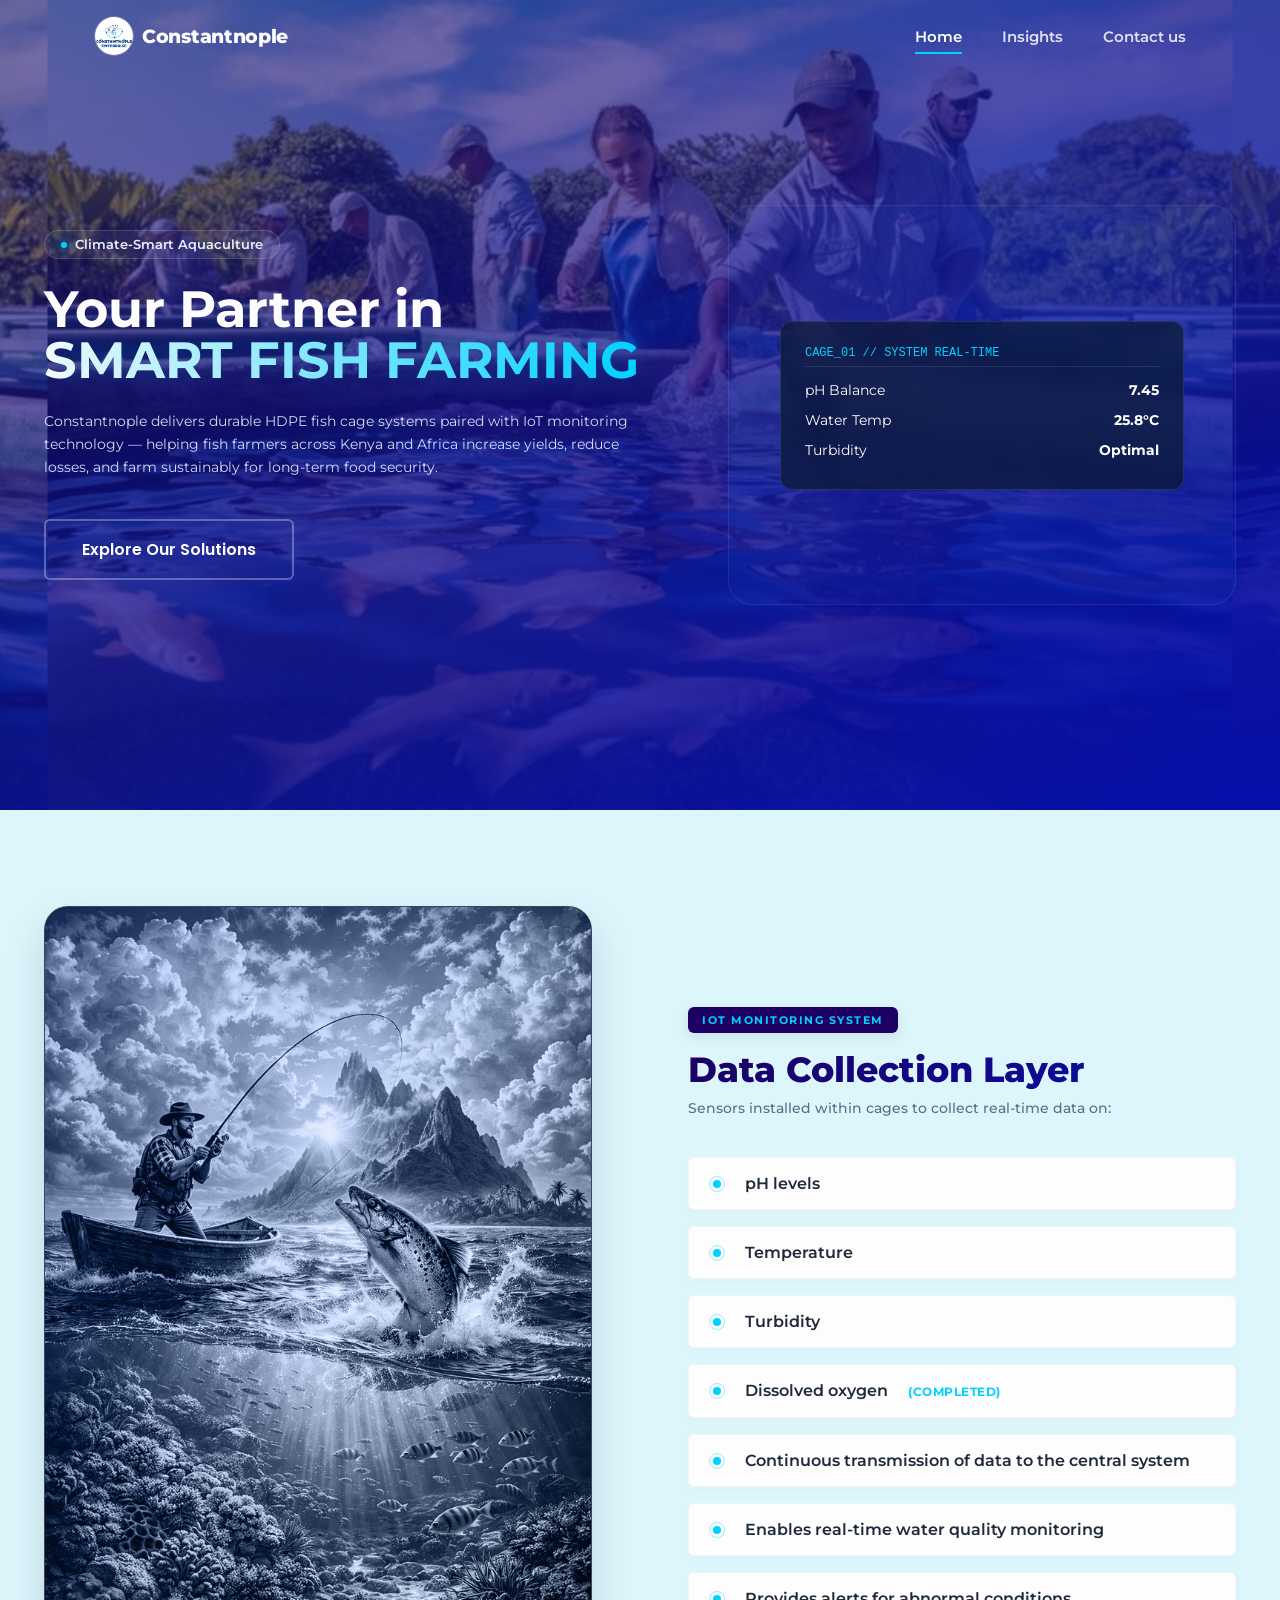
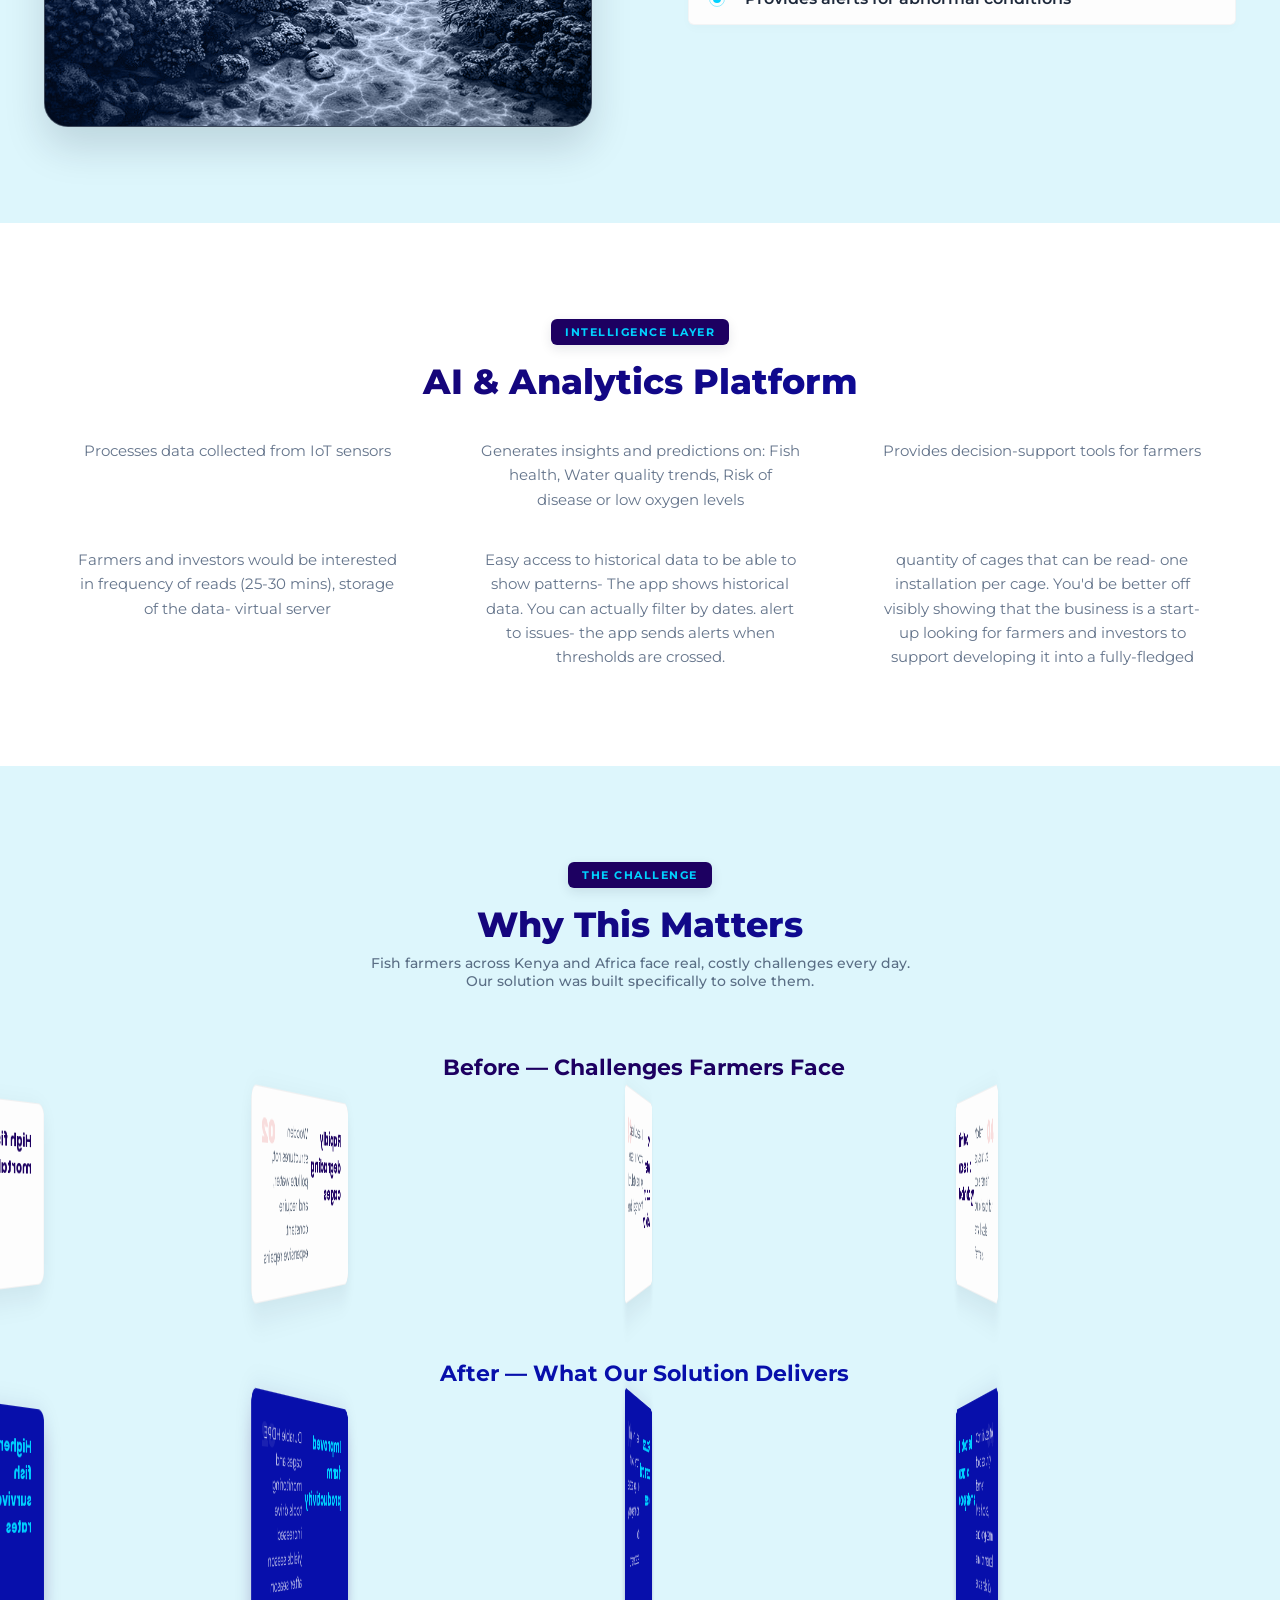
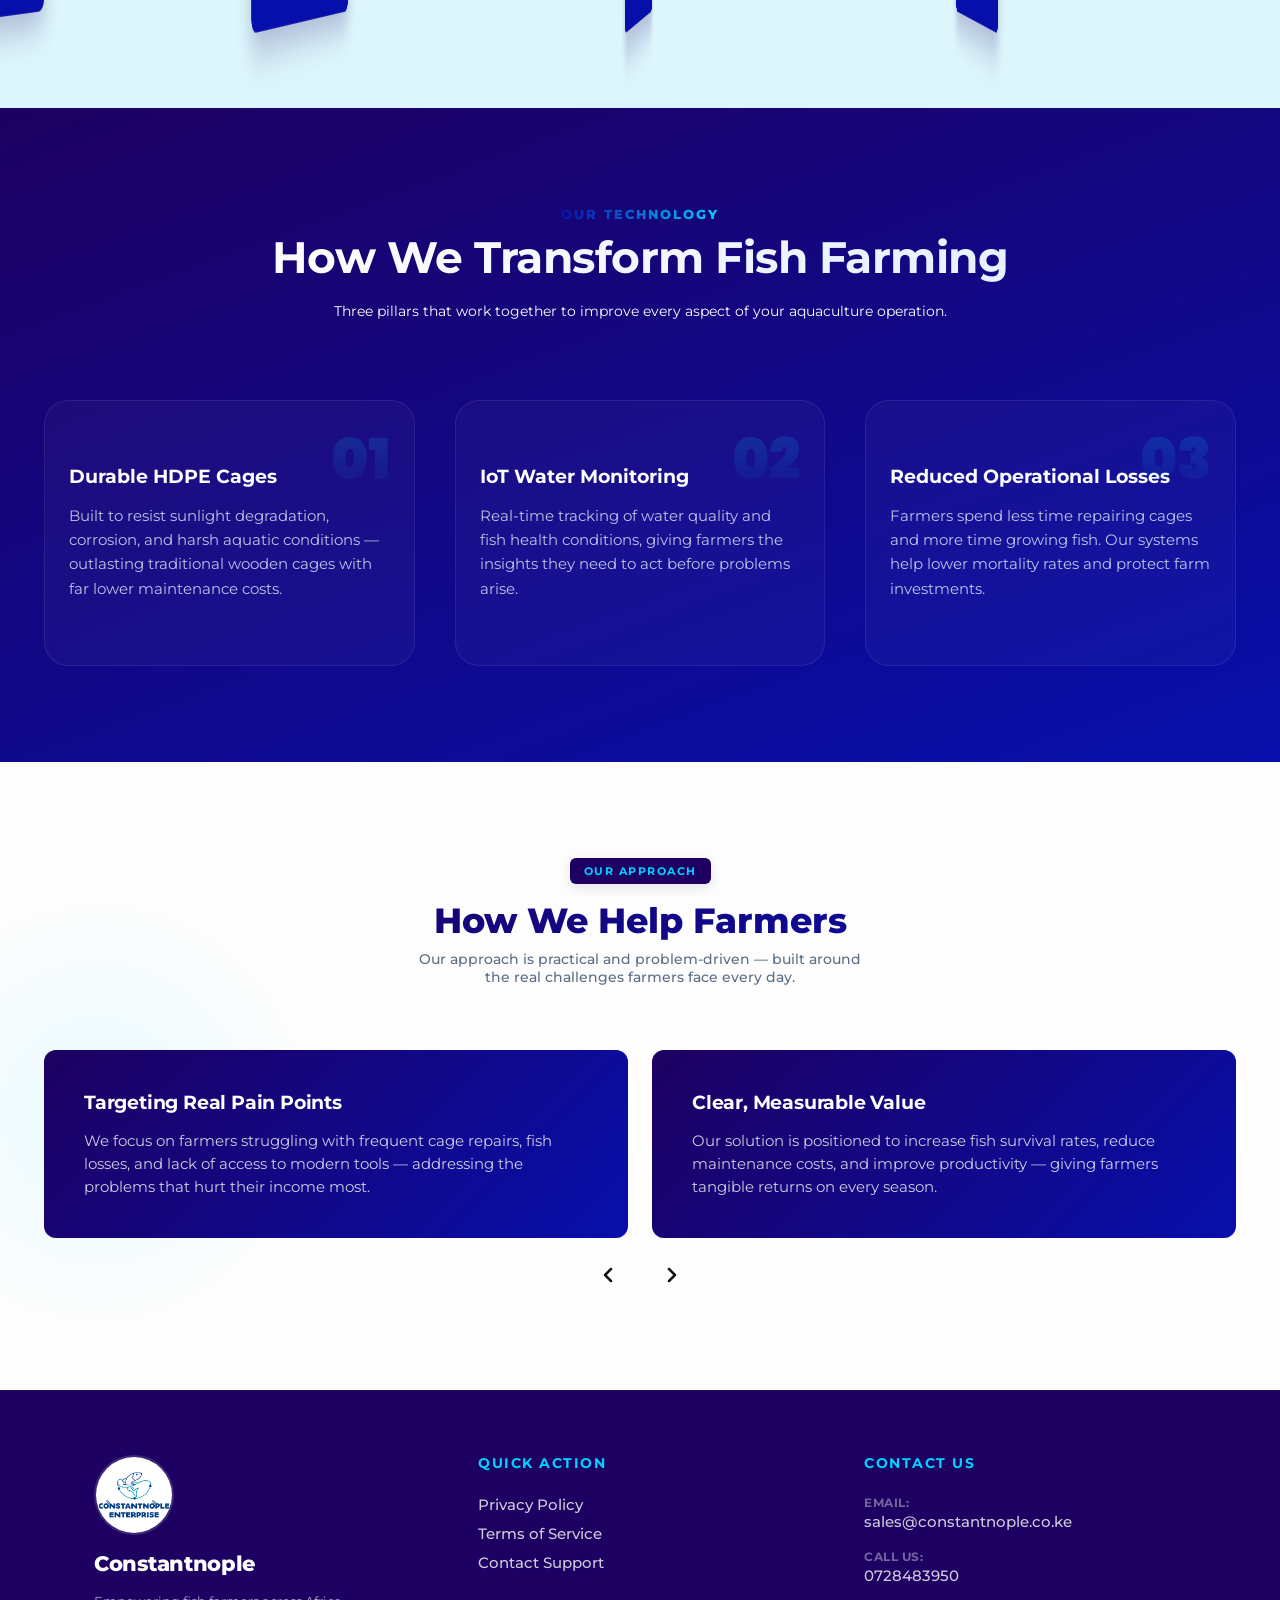
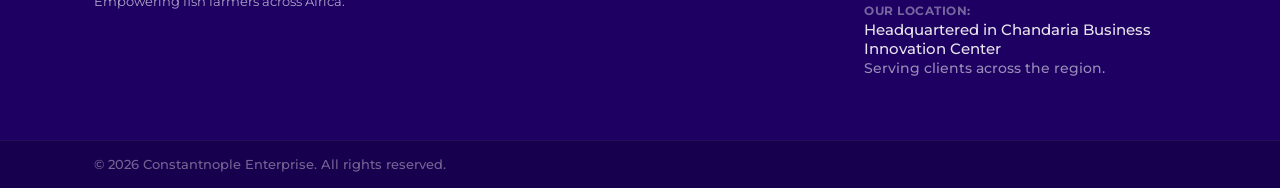
==== index.html @ 32e2006b "yes" ====
<!doctype html>
<html lang="en">
  <head>
    <meta charset="UTF-8" />
    <meta name="viewport" content="width=device-width, initial-scale=1.0" />
    <title>Constantnople | Climate-Smart Aquaculture</title>
    <link rel="stylesheet" href="assets/css/root.css" />
    <link rel="stylesheet" href="assets/css/index.css" />
    <link rel="stylesheet" href="assets/css/indexres.css" />
    <link rel="stylesheet" href="assets/css/menus.css" />
  </head>
  <body>
    <!--=============HEADER DESIGN SECTION ---=---------======================-->
    <header class="main-header">
      <div class="header-container">
        <a href="index.html" class="header-brand-block">
          <img
            src="assets/imgs/logo.jpg"
            alt="Constantnople Logo"
            class="header-logo"
          />
          <span class="header-brand-name">Constantnople</span>
        </a>

        <nav class="header-nav-container">
          <ul class="header-nav-list">
            <li>
              <a href="index.html" class="header-nav-link active">Home</a>
            </li>
            <li>
              <a href="insights.html" class="header-nav-link">Insights</a>
            </li>
            <li>
              <a href="contact.html" class="header-nav-link">Contact us</a>
            </li>
          </ul>
        </nav>

        <button class="mobile-nav-toggle" aria-label="Toggle Navigation Menu">
          <span class="hamburger-bar"></span>
          <span class="hamburger-bar"></span>
          <span class="hamburger-bar"></span>
        </button>
      </div>
    </header>

    <!--=============HEADER DESIGN SECTION ENDS---=---------======================-->

    <main class="premium-homepage">
      <!-- ================= HERO SECTION ================= -->
      <section class="hero-section scroll-reveal">
        <div class="hero-glow-sphere"></div>
        <div class="container hero-grid">
          <div class="hero-content">
            <div class="fancy-badge">
              <span class="pulse-dot"></span> Climate-Smart Aquaculture
            </div>
            <h1>
              Your Partner in<br /><span class="text-glow"
                >SMART FISH FARMING</span
              >
            </h1>
            <p class="hero-lead">
              Constantnople delivers durable HDPE fish cage systems paired with
              IoT monitoring technology — helping fish farmers across Kenya and
              Africa increase yields, reduce losses, and farm sustainably for
              long-term food security.
            </p>
            <div class="fancy-cta-group">
              <a href="#challenge" class="btn-outline">Explore Our Solutions</a>
            </div>
          </div>
          <div class="hero-visual-panel">
            <div class="floating-telemetry">
              <div class="telemetry-header">CAGE_01 // SYSTEM REAL-TIME</div>
              <div class="telemetry-row">
                <span>pH Balance</span> <strong>7.45</strong>
              </div>
              <div class="telemetry-row">
                <span>Water Temp</span> <strong>25.8°C</strong>
              </div>
              <div class="telemetry-row">
                <span>Turbidity</span> <strong>Optimal</strong>
              </div>
            </div>
          </div>
        </div>
      </section>

      <!-- ================= SECTION 2: DATA COLLECTION ================= -->
      <section class="iot-section scroll-reveal">
        <div class="container iot-flex-layout">
          <!-- Left Side: Interactive Graphic Panel (Slides from Left) -->
          <div class="iot-visual-side">
            <div class="image-premium-frame">
              <div class="glass-ambient-glow"></div>
              <img
                src="/assets/imgs/fishone.jpg"
                alt="Aquaculture Monitoring Telemetry"
                class="iot-display-img"
              />
            </div>
          </div>

          <!-- Right Side: Structured Details List (Slides from Right) -->
          <div class="iot-details-side">
            <div class="fancy-box-badge">IoT Monitoring System</div>
            <h2>Data Collection Layer</h2>
            <p class="iot-section-desc">
              Sensors installed within cages to collect real-time data on:
            </p>

            <ul class="iot-parameters-checklist">
              <li>
                <span class="pulse-indicator"></span>
                <strong>pH levels</strong>
              </li>
              <li>
                <span class="pulse-indicator"></span>
                <strong>Temperature</strong>
              </li>
              <li>
                <span class="pulse-indicator"></span>
                <strong>Turbidity</strong>
              </li>
              <li>
                <span class="pulse-indicator orange-alert"></span>
                <strong
                  >Dissolved oxygen
                  <span class="badge-in-progress">(Completed)</span></strong
                >
              </li>
              <li>
                <span class="pulse-indicator constant-stream"></span>
                <strong
                  >Continuous transmission of data to the central system</strong
                >
              </li>
              <li>
                <span class="pulse-indicator"></span>
                <strong>Enables real-time water quality monitoring</strong>
              </li>
              <li>
                <span class="pulse-indicator alert-bell"></span>
                <strong>Provides alerts for abnormal conditions</strong>
              </li>
            </ul>
          </div>
        </div>
      </section>

      <!-- ================= SECTION 3: INTELLIGENCE LAYER ================= -->
      <section class="analytics-section">
        <div class="container">
          <div class="analytics-clean-header scroll-reveal-up">
            <span class="fancy-box-badge">Intelligence Layer</span>
            <h2>AI & Analytics Platform</h2>
          </div>

          <div class="analytics-offer-grid">
            <div class="offer-feature-item reveal-from-left">
              <p>Processes data collected from IoT sensors</p>
            </div>

            <div class="offer-feature-item reveal-from-up">
              <p>
                Generates insights and predictions on: Fish health, Water
                quality trends, Risk of disease or low oxygen levels
              </p>
            </div>

            <div class="offer-feature-item reveal-from-right">
              <p>Provides decision-support tools for farmers</p>
            </div>

            <div class="offer-feature-item reveal-from-left">
              <p>
                Farmers and investors would be interested in frequency of reads
                (25-30 mins), storage of the data- virtual server
              </p>
            </div>

            <div class="offer-feature-item reveal-from-down">
              <p>
                Easy access to historical data to be able to show patterns- The
                app shows historical data. You can actually filter by dates.
                alert to issues- the app sends alerts when thresholds are
                crossed.
              </p>
            </div>

            <div class="offer-feature-item reveal-from-right">
              <p>
                quantity of cages that can be read- one installation per cage.
                You'd be better off visibly showing that the business is a
                start-up looking for farmers and investors to support developing
                it into a fully-fledged
              </p>
            </div>
          </div>
        </div>
      </section>

      <!-- ================= SECTION 4: THE CHALLENGE ================= -->
      <section class="challenge-section" id="challenge">
        <div class="container">
          <div class="challenge-clean-header">
            <div class="challenge-mini-badge">The Challenge</div>
            <h2>Why This Matters</h2>
            <p class="challenge-section-lead">
              Fish farmers across Kenya and Africa face real, costly challenges
              every day. <br />Our solution was built specifically to solve
              them.
            </p>
          </div>

          <div class="cards-timeline-heading heading-before">
            Before — Challenges Farmers Face
          </div>
          <div class="challenge-cards-row row-before">
            <div class="flip-perspective-card card-style-white flip-delay-1">
              <div class="card-num-indicator">01</div>
              <h3>High fish mortality</h3>
              <p>
                Poor cage conditions and unmanaged water quality lead to
                avoidable stock losses
              </p>
            </div>

            <div class="flip-perspective-card card-style-white flip-delay-2">
              <div class="card-num-indicator">02</div>
              <h3>Rapidly degrading cages</h3>
              <p>
                Wooden structures rot, pollute water, and require constant
                expensive repairs
              </p>
            </div>

            <div class="flip-perspective-card card-style-white flip-delay-3">
              <div class="card-num-indicator">03</div>
              <h3>No water quality visibility</h3>
              <p>
                Disease outbreaks and oxygen crashes go undetected until the
                damage is done
              </p>
            </div>

            <div class="flip-perspective-card card-style-white flip-delay-4">
              <div class="card-num-indicator">04</div>
              <h3>Limited access to technology</h3>
              <p>
                Modern aquaculture tools remain out of reach for small-scale
                farmers
              </p>
            </div>
          </div>

          <div class="cards-timeline-heading heading-after">
            After — What Our Solution Delivers
          </div>
          <div class="challenge-cards-row row-after">
            <div class="flip-perspective-card card-style-dark flip-delay-1">
              <div class="card-num-indicator">01</div>
              <h3>Higher fish survival rates</h3>
              <p>
                Better cage design and improved water circulation keep fish
                healthy throughout the season
              </p>
            </div>

            <div class="flip-perspective-card card-style-dark flip-delay-2">
              <div class="card-num-indicator">02</div>
              <h3>Improved farm productivity</h3>
              <p>
                Durable HDPE cages and monitoring tools drive increased yields
                season after season
              </p>
            </div>

            <div class="flip-perspective-card card-style-dark flip-delay-3">
              <div class="card-num-indicator">03</div>
              <h3>Reduced operational losses</h3>
              <p>
                Less time and money spent on cage repairs and emergency stock
                replacement
              </p>
            </div>

            <div class="flip-perspective-card card-style-dark flip-delay-4">
              <div class="card-num-indicator">04</div>
              <h3>Protected aquatic ecosystems</h3>
              <p>
                Contributes to food security, farmer livelihoods, and long-term
                environmental sustainability
              </p>
            </div>
          </div>
        </div>
      </section>

      <!-- ================= SECTION 5: OUR TECHNOLOGY ================= -->
      <section class="technology-pillars-section scroll-reveal">
        <div class="container">
          <div class="fancy-centered-header">
            <span class="gradient-label">Our Technology</span>
            <h2>How We Transform Fish Farming</h2>
            <p>
              Three pillars that work together to improve every aspect of your
              aquaculture operation.
            </p>
          </div>

          <div class="glowing-pillars-grid">
            <div class="fancy-pillar-card">
              <div class="card-overlay-gradient"></div>
              <div class="pillar-number-glow">01</div>
              <h3>Durable HDPE Cages</h3>
              <p>
                Built to resist sunlight degradation, corrosion, and harsh
                aquatic conditions — outlasting traditional wooden cages with
                far lower maintenance costs.
              </p>
            </div>
            <div class="fancy-pillar-card">
              <div class="card-overlay-gradient"></div>
              <div class="pillar-number-glow">02</div>
              <h3>IoT Water Monitoring</h3>
              <p>
                Real-time tracking of water quality and fish health conditions,
                giving farmers the insights they need to act before problems
                arise.
              </p>
            </div>
            <div class="fancy-pillar-card">
              <div class="card-overlay-gradient"></div>
              <div class="pillar-number-glow">03</div>
              <h3>Reduced Operational Losses</h3>
              <p>
                Farmers spend less time repairing cages and more time growing
                fish. Our systems help lower mortality rates and protect farm
                investments.
              </p>
            </div>
          </div>
        </div>
      </section>

      <!-- ================= SECTION 6: OUR APPROACH ================= -->
      <section class="approach-section scroll-reveal" id="approach">
        <div class="container">
          <div class="approach-glass-header">
            <span class="challenge-mini-badge">Our Approach</span>
            <h2>How We Help Farmers</h2>
            <p class="challenge-section-lead">
              Our approach is practical and problem-driven — built around <br />
              the real challenges farmers face every day.
            </p>
          </div>

          <div class="approach-slider-viewport">
            <div class="approach-slider-track">
              <div class="approach-glass-card">
                <h3>Targeting Real Pain Points</h3>
                <p>
                  We focus on farmers struggling with frequent cage repairs,
                  fish losses, and lack of access to modern tools — addressing
                  the problems that hurt their income most.
                </p>
              </div>

              <div class="approach-glass-card">
                <h3>Clear, Measurable Value</h3>
                <p>
                  Our solution is positioned to increase fish survival rates,
                  reduce maintenance costs, and improve productivity — giving
                  farmers tangible returns on every season.
                </p>
              </div>

              <div class="approach-glass-card">
                <h3>Tested with Early Adopters</h3>
                <p>
                  We tested our system with real farmers, gathered their
                  feedback to refine the product, and demonstrated real-world
                  results — better cage durability and higher fish survival
                  rates.
                </p>
              </div>

              <div class="approach-glass-card">
                <h3>Building Trust Through Results</h3>
                <p>
                  Rather than selling technology alone, we show practical
                  improvements, prioritize ease of use, and provide tools that
                  genuinely simplify day-to-day farm management.
                </p>
              </div>

              <div class="approach-glass-card">
                <h3>Long-Term Farmer Empowerment</h3>
                <p>
                  Our goal goes beyond selling cages. We support sustainable
                  livelihoods, strengthen food security, and enable farmers to
                  scale their operations over time.
                </p>
              </div>
            </div>
          </div>

          <div class="approach-slider-controls">
            <button class="slider-arrow arrow-prev" aria-label="Previous Slide">
              <svg
                viewBox="0 0 24 24"
                width="24"
                height="24"
                fill="none"
                stroke="currentColor"
                stroke-width="2.5"
                stroke-linecap="round"
                stroke-linejoin="round"
              >
                <polyline points="15 18 9 12 15 6"></polyline>
              </svg>
            </button>
            <button class="slider-arrow arrow-next" aria-label="Next Slide">
              <svg
                viewBox="0 0 24 24"
                width="24"
                height="24"
                fill="none"
                stroke="currentColor"
                stroke-width="2.5"
                stroke-linecap="round"
                stroke-linejoin="round"
              >
                <polyline points="9 18 15 12 9 6"></polyline>
              </svg>
            </button>
          </div>
        </div>
      </section>
    </main>

    <!--=============FOOTER DESIGN SECTION---=---------======================-->
    <footer class="main-footer scroll-reveal">
      <div class="footer-container">
        <div class="footer-area footer-brand-block">
          <div class="footer-logo-identity">
            <img
              src="assets/imgs/logo.jpg"
              alt="Constantnople Logo"
              class="footer-brand-logo"
            />
            <span class="footer-brand-name">Constantnople</span>
          </div>
          <p class="footer-brand-tagline">
            Empowering fish farmers across Africa.
          </p>
        </div>

        <div class="footer-area footer-links-block">
          <h3 class="footer-heading">Quick Action</h3>
          <ul class="footer-links-list">
            <li>
              <a href="#" class="footer-interactive-link">Privacy Policy</a>
            </li>
            <li>
              <a href="#" class="footer-interactive-link">Terms of Service</a>
            </li>
            <li>
              <a href="#" class="footer-interactive-link">Contact Support</a>
            </li>
          </ul>
        </div>

        <div class="footer-area footer-contact-block">
          <h3 class="footer-heading">Contact us</h3>
          <div class="footer-contact-matrix">
            <div class="footer-contact-item">
              <span class="contact-label">Email:</span>
              <a
                href="mailto:sales@constantnople.co.ke"
                class="footer-interactive-link"
                >sales@constantnople.co.ke</a
              >
            </div>

            <div class="footer-contact-item">
              <span class="contact-label">Call us:</span>
              <a href="tel:0728483950" class="footer-interactive-link"
                >0728483950</a
              >
            </div>

            <div class="footer-contact-item">
              <span class="contact-label">Our Location:</span>
              <p class="contact-plain-text">
                Headquartered in Chandaria Business Innovation Center
              </p>
              <p class="contact-sub-text">Serving clients across the region.</p>
            </div>
          </div>
        </div>
      </div>

      <div class="footer-bottom-bar">
        <div class="footer-bottom-container">
          <p>&copy; 2026 Constantnople Enterprise. All rights reserved.</p>
        </div>
      </div>
    </footer>

    <script src="assets/js/index.js"></script>
    <script src="assets/js/menu.js"></script>
  </body>
</html>
---- assets/css/root.css ----
@import url("https://fonts.googleapis.com/css2?family=Montserrat:ital,wght@0,100..900;1,100..900&family=Poppins:ital,wght@0,100..900;1,100..900&display=swap");

/* 2. DESIGN SYSTEM TOKENS */
:root {
  /* Color Palette */
  --clr-dark-blue: #1d0061;
  --clr-royal-blue: #070fab;
  --clr-light-blue: #e6f0ff;
  --clr-accent-blue: #00d2ff;
  --clr-accent-blueLIGHT: #ddf6fc;
  --clr-white: #fdfdfd;
  --clr-light-gray: #c5c6c7;
  --clr-black: #121214;

  --clr-dark-bluetrans: #1d006176;

  /* Semantic UI Colors */
  --bg-main: var(--clr-light-gray);
  --bg-surface: var(--clr-white);
  --bg-surface-dark: var(--clr-dark-blue);
  --text-primary: var(--clr-black);
  --text-secondary: #5a6e85;
  --text-light: var(--clr-white);
  --text-link: var(--clr-royal-blue);

  /* Typography */
  --ff-heading: "Poppins", sans-serif;
  --ff-body: "Montserrat", sans-serif;

  /* Spacing System */
  --space-xs: 0.5rem;
  --space-sm: 1rem;
  --space-md: 1.5rem;
  --space-lg: 2.5rem;
  --space-xl: 4rem;
  --space-xxl: 6rem;

  /* UI Elements */
  --radius-sm: 6px;
  --radius-md: 12px;
  --radius-lg: 24px;

  /* Premium Glassmorphism & Shadows */
  --shadow-sm: 0 2px 8px rgba(10, 25, 47, 0.04);
  --shadow-md: 0 10px 30px rgba(10, 25, 47, 0.08);
  --glass-bg: rgba(255, 255, 255, 0.75);
  --glass-border: rgba(255, 255, 255, 0.4);
  --glass-blur: blur(12px);

  /* Animation Easing & Timings */
  --transition-smooth: all 0.4s cubic-bezier(0.25, 1, 0.5, 1);
  --anim-curve: cubic-bezier(0.34, 1.56, 0.64, 1);
}

* {
  box-sizing: border-box;
  margin: 0;
  padding: 0;
}

body {
  font-family: var(--ff-body);
  overflow-x: hidden;
}

/* 4. ANIMATION KEYFRAMES */

@keyframes fadeInUp {
  from {
    opacity: 0;
    transform: translateY(30px);
  }
  to {
    opacity: 1;
    transform: translateY(0);
  }
}

/* Scale up with a premium easing curve for full page sections */
@keyframes sectionReveal {
  from {
    opacity: 0;
    transform: scale(0.97) translateY(20px);
  }
  to {
    opacity: 1;
    transform: scale(1) translateY(0);
  }
}

/* 5. APPLIED ANIMATION CLASSES */
.animated-container {
  animation: fadeInUp 0.8s var(--anim-curve) forwards;
}

.animated-section {
  animation: sectionReveal 1s cubic-bezier(0.25, 1, 0.5, 1) forwards;
}

.delay-1 {
  animation-delay: 0.1s;
}
.delay-2 {
  animation-delay: 0.2s;
}
.delay-3 {
  animation-delay: 0.3s;
}
---- assets/css/index.css ----
/* ==========================================================================
   MASTER LAYOUT & FOUNDATIONS
   ========================================================================== */

.container {
  width: 100%;
  max-width: 1240px;
  margin: 0 auto;
  padding: 0 var(--space-md);
}

.premium-homepage section {
  position: relative;
  padding: calc(var(--space-xl) * 1.5) 0;
  overflow: hidden;
}

/* --- DEEP MODERN BACKGROUND LAYERS --- */
.hero-section {
  min-height: 90vh;
  display: flex;
  align-items: center;
  background:
    linear-gradient(
      -200deg,
      var(--clr-dark-bluetrans) 0%,
      var(--clr-royal-blue) 100%
    ),
    url("../imgs/fishbackground.jpg") repeat center/contain;
  color: var(--clr-white);
}

/* --- PREMIUM HEADER CONFIGURATIONS --- */
.fancy-centered-header {
  text-align: center;
  max-width: 750px;
  margin: 0 auto calc(var(--space-xl) * 1.2) auto;
}

.fancy-centered-header h2 {
  font-size: clamp(2rem, 4vw, 2.75rem);
  letter-spacing: -0.5px;
  margin-bottom: var(--space-sm);
  background: linear-gradient(
    135deg,
    var(--clr-dark-blue) 0%,
    var(--clr-royal-blue) 100%
  );
  -webkit-background-clip: text;
  -webkit-text-fill-color: transparent;
}

.premium-homepage section:nth-child(odd) .fancy-centered-header h2 {
  background: linear-gradient(
    135deg,
    var(--clr-white) 0%,
    var(--clr-light-blue) 100%
  );
  -webkit-background-clip: text;
  -webkit-text-fill-color: transparent;
}

.fancy-centered-header p {
  color: var(--clr-white);
  font-size: 0.9rem;
  line-height: 1.6;
}

/* ==========================================================================
   TYPOGRAPHY GRADIENTS, BADGES & DECORATIONS
   ========================================================================== */

.gradient-label {
  display: inline-block;
  font-family: var(--ff-body);
  font-size: 0.8rem;
  font-weight: 800;
  text-transform: uppercase;
  letter-spacing: 2px;
  background: linear-gradient(
    90deg,
    var(--clr-royal-blue),
    var(--clr-accent-blue)
  );
  -webkit-background-clip: text;
  -webkit-text-fill-color: transparent;
  margin-bottom: var(--space-xs);
}

.fancy-badge {
  display: inline-flex;
  align-items: center;
  gap: var(--space-xs);
  background: rgba(255, 255, 255, 0.06);
  border: 1px solid rgba(255, 255, 255, 0.15);
  padding: 6px 16px;
  border-radius: 50px;
  font-size: 0.8rem;
  font-weight: 600;
  color: var(--clr-light-blue);
  margin-bottom: var(--space-md);
}

.pulse-dot {
  width: 6px;
  height: 6px;
  background-color: var(--clr-accent-blue);
  border-radius: 50%;
  box-shadow: 0 0 10px var(--clr-accent-blue);
  animation: pulseGlow 2s infinite;
}

@keyframes pulseGlow {
  0%,
  100% {
    transform: scale(0.9);
    opacity: 0.6;
  }
  50% {
    transform: scale(1.2);
    opacity: 1;
    box-shadow: 0 0 14px var(--clr-accent-blue);
  }
}

.tagline-gradient {
  display: block;
  font-family: var(--ff-body);
  font-size: 1.1rem;
  font-weight: 700;
  text-transform: uppercase;
  letter-spacing: 3px;
  color: var(--clr-accent-blue);
  margin-bottom: var(--space-sm);
}

.text-glow {
  background: linear-gradient(90deg, var(--clr-white), var(--clr-accent-blue));
  -webkit-background-clip: text;
  -webkit-text-fill-color: transparent;
  text-shadow: 0 0 30px rgba(0, 210, 255, 0.2);
}

/* --- INTERACTIVE ACTION BUTTONS --- */
.btn-gradient {
  display: inline-block;
  padding: 1rem 2.25rem;
  font-weight: 600;
  text-decoration: none;
  color: var(--clr-white);
  background: linear-gradient(
    90deg,
    var(--clr-royal-blue) 0%,
    var(--clr-accent-blue) 100%
  );
  border-radius: var(--radius-sm);
  transition: var(--transition-smooth);
  box-shadow: 0 4px 20px rgba(0, 210, 255, 0.25);
}

.btn-gradient:hover {
  transform: translateY(-3px);
  box-shadow: 0 6px 25px rgba(0, 210, 255, 0.45);
}

.btn-outline {
  display: inline-block;
  padding: 1rem 2.25rem;
  font-family: var(--ff-heading);
  font-weight: 600;
  text-decoration: none;
  color: var(--clr-white);
  background: transparent;
  border: 2px solid rgba(255, 255, 255, 0.3);
  border-radius: var(--radius-sm);
  transition: var(--transition-smooth);
}

.btn-outline:hover {
  border-color: var(--clr-accent-blue);
  background: rgba(0, 210, 255, 0.05);
}

/* ==========================================================================
   SECTION 1: HERO GRID VISUALS & TELEMETRY
   ========================================================================== */

.hero-glow-sphere {
  position: absolute;
  width: 600px;
  height: 600px;
  background: radial-gradient(
    circle,
    rgba(27, 73, 224, 0.2) 0%,
    transparent 70%
  );
  top: -10%;
  right: -5%;
  pointer-events: none;
}

.hero-grid {
  display: grid;
  grid-template-columns: 1.1fr 0.9fr;
  gap: var(--space-xl);
  align-items: center;
}

.hero-content h1 {
  color: var(--clr-white);
  font-size: clamp(2rem, 4vw, 4rem);
  line-height: 1;
  margin-bottom: var(--space-md);
}

.hero-lead {
  font-size: 0.9rem;
  line-height: 1.6;
  color: var(--clr-light-blue);
  opacity: 0.9;
  margin-bottom: var(--space-lg);
}

.fancy-cta-group {
  display: flex;
  gap: var(--space-md);
}

.hero-visual-panel {
  height: 400px;
  background: linear-gradient(
    135deg,
    rgba(27, 73, 224, 0.1) 0%,
    rgba(0, 212, 255, 0.03) 100%
  );
  border-radius: var(--radius-lg);
  border: 1px solid rgba(255, 255, 255, 0.08);
  position: relative;
  display: flex;
  align-items: center;
  justify-content: center;
}

.floating-telemetry {
  width: 80%;
  background: rgba(10, 25, 47, 0.7);
  backdrop-filter: var(--glass-blur);
  border: 1px solid rgba(255, 255, 255, 0.1);
  padding: var(--space-md);
  border-radius: var(--radius-md);
}

.telemetry-header {
  font-family: monospace;
  font-size: 0.75rem;
  color: var(--clr-accent-blue);
  border-bottom: 1px solid rgba(255, 255, 255, 0.1);
  padding-bottom: 6px;
  margin-bottom: var(--space-xs);
}

.telemetry-row {
  display: flex;
  justify-content: space-between;
  font-family: var(--ff-body);
  font-size: 0.9rem;
  padding: 6px 0;
}

/* ==========================================================================
   SECTION 2: IOT METRICS GRAPH LAYOUT
   ========================================================================== */

.iot-section {
  padding: calc(var(--space-xl) * 1.5) 0;
  background: var(--clr-accent-blueLIGHT);
  overflow: hidden;
}

.iot-flex-layout {
  display: flex;
  align-items: center;
  gap: calc(var(--space-xl) * 1.5);
}

.iot-visual-side {
  flex: 1;
  position: relative;
  opacity: 0;
  transform: translateX(-80px);
  will-change: transform, opacity;
}

.image-premium-frame {
  position: relative;
  border-radius: var(--radius-lg);
  overflow: hidden;
  box-shadow: 0 20px 40px rgba(10, 25, 47, 0.15);
  background: #0a192f;
  border: 1px solid rgba(255, 255, 255, 0.2);
  display: flex;
}

.iot-display-img {
  width: 100%;
  height: auto;
  object-fit: cover;
  display: block;
  mix-blend-mode: luminosity;
  transition: var(--transition-smooth);
}

.image-premium-frame:hover .iot-display-img {
  mix-blend-mode: normal;
  transform: scale(1.02);
}

.glass-ambient-glow {
  position: absolute;
  inset: 0;
  background: linear-gradient(
    135deg,
    rgba(27, 73, 224, 0.15) 0%,
    transparent 100%
  );
  z-index: 2;
  pointer-events: none;
}

/* --- RIGHT SIDE: CONTENT DETAILS --- */
.iot-details-side {
  flex: 1;
  opacity: 0;
  transform: translateX(80px);
  will-change: transform, opacity;
}

.fancy-box-badge {
  display: inline-block;
  background: var(--clr-dark-blue);
  color: var(--clr-accent-blue);
  font-size: 0.7rem;
  font-weight: 700;
  text-transform: uppercase;
  letter-spacing: 1.5px;
  padding: 6px 14px;
  border-radius: var(--radius-sm);
  margin-bottom: var(--space-sm);
  box-shadow: 0 4px 12px rgba(10, 25, 47, 0.1);
}

.iot-details-side h2 {
  font-size: clamp(2rem, 3.5vw, 2.2rem);
  font-weight: 800;
  line-height: 1.2;
  margin-bottom: var(--space-xs);
  background: linear-gradient(
    135deg,
    var(--clr-dark-blue) 0%,
    var(--clr-royal-blue) 100%
  );
  -webkit-background-clip: text;
  -webkit-text-fill-color: transparent;
}

.iot-section-desc {
  font-size: 0.9rem;
  color: var(--text-secondary);
  font-weight: 500;
  margin-bottom: var(--space-lg);
}

/* --- CHECKLIST MATRICES --- */
.iot-parameters-checklist {
  list-style: none;
  padding: 0;
  margin: 0;
  display: flex;
  flex-direction: column;
  gap: var(--space-sm);
}

.iot-parameters-checklist li {
  display: flex;
  align-items: center;
  gap: var(--space-md);
  background: var(--clr-white);
  padding: var(--space-sm) var(--space-md);
  border-radius: var(--radius-sm);
  box-shadow: 0 4px 10px rgba(0, 0, 0, 0.02);
  border: 1px solid rgba(10, 25, 47, 0.04);
  transition: var(--transition-smooth);
}

.iot-parameters-checklist li:hover {
  transform: translateX(4px);
  border-color: rgba(27, 73, 224, 0.15);
  box-shadow: 0 6px 15px rgba(27, 73, 224, 0.06);
}

.iot-parameters-checklist strong {
  font-size: 1rem;
  color: #1e293b;
  font-weight: 600;
}

.badge-in-progress {
  display: inline-block;
  font-size: 0.75rem;
  color: var(--clr-accent-blue);
  padding: 2px 8px;
  border-radius: 4px;
  margin-left: var(--space-xs);
  text-transform: uppercase;
  font-weight: 700;
  letter-spacing: 0.5px;
}

/* --- TELEMETRY BULLET INDICATORS --- */
.pulse-indicator {
  width: 8px;
  height: 8px;
  background-color: var(--clr-accent-blue);
  border-radius: 50%;
  flex-shrink: 0;
  position: relative;
}

.pulse-indicator::after {
  content: "";
  position: absolute;
  inset: -4px;
  border: 1px solid var(--clr-accent-blue);
  border-radius: 50%;
  opacity: 0.4;
}

/* ==========================================================================
   SECTION 3: ANALYTICS VISUAL DASHBOARD
   ========================================================================== */

.analytics-section {
  padding: calc(var(--space-xl) * 1.5) 0;
  background: #ffffff;
  color: #1a1a1a;
  overflow: hidden;
}

.analytics-clean-header {
  text-align: center;
  margin-bottom: calc(var(--space-md) * 1.5);
}

.analytics-clean-header h2 {
  font-size: clamp(2rem, 3.5vw, 2.2rem);
  font-weight: 800;
  line-height: 1.2;
  background: linear-gradient(
    135deg,
    var(--clr-dark-blue) 0%,
    var(--clr-royal-blue) 100%
  );
  -webkit-background-clip: text;
  -webkit-text-fill-color: transparent;
}

.analytics-offer-grid {
  display: grid;
  grid-template-columns: repeat(3, 1fr);
  gap: calc(var(--space-md) * 1.5) var(--space-sm);
}

.offer-feature-item {
  display: flex;
  flex-direction: column;
  align-items: center;
  text-align: center;
  will-change: transform, opacity;
}

.offer-feature-item p {
  font-size: 0.95rem;
  line-height: 1.6;
  color: #64748b;
  max-width: 320px;
}

/* ==========================================================================
   SECTION 4: 3D FLIP STACKED CARDS MATRIX
   ========================================================================== */

.challenge-section {
  padding: calc(var(--space-xl) * 1.5) 0;
  background-color: var(--clr-accent-blueLIGHT);
  color: var(--text-primary);
  overflow: hidden;
}

.challenge-clean-header {
  text-align: center;
  padding: 0 var(--space-md);
  margin-bottom: var(--space-xl);
}

.challenge-mini-badge {
  display: inline-block;
  background: var(--clr-dark-blue);
  color: var(--clr-accent-blue);
  font-size: 0.7rem;
  font-weight: 700;
  text-transform: uppercase;
  letter-spacing: 1.5px;
  padding: 6px 14px;
  border-radius: var(--radius-sm);
  margin-bottom: var(--space-sm);
  box-shadow: 0 4px 12px rgba(10, 25, 47, 0.1);
}

.challenge-clean-header h2 {
  font-size: clamp(2rem, 3.5vw, 2.2rem);
  font-weight: 800;
  line-height: 1.2;
  margin-bottom: var(--space-xs);
  background: linear-gradient(
    135deg,
    var(--clr-dark-blue) 0%,
    var(--clr-royal-blue) 100%
  );
  -webkit-background-clip: text;
  -webkit-text-fill-color: transparent;
}

.challenge-section-lead {
  font-size: 0.9rem;
  color: var(--text-secondary);
  font-weight: 500;
}

.cards-timeline-heading {
  font-size: 1.35rem;
  font-weight: 700;
  margin-bottom: var(--space-md);
  padding-left: var(--space-xs);
  position: relative;
}

.heading-before {
  color: var(--clr-dark-blue);
  margin-top: var(--space-sm);
  text-align: center;
}

.heading-after {
  color: var(--clr-royal-blue);
  margin-top: calc(var(--space-xl) * 1.2);
  text-align: center;
}

.challenge-cards-row {
  display: grid;
  grid-template-columns: repeat(4, 1fr);
  gap: var(--space-md);
  perspective: 1500px;
}

/* --- PERSPECTIVE FLIP CARD MECHANICS --- */
.flip-perspective-card {
  padding: var(--space-md);
  border-radius: var(--radius-md);
  position: relative;
  display: flex;
  gap: var(--space-xs);
  transform: rotateY(-95deg);
  transform-origin: left center;
  will-change: transform, opacity;
  transition:
    transform 0.4s cubic-bezier(0.25, 1, 0.5, 1),
    box-shadow 0.4s cubic-bezier(0.25, 1, 0.5, 1);
}

.flip-perspective-card:hover {
  transform: translateY(-5px) scale(1.02);
  box-shadow: 0 20px 40px rgba(10, 25, 47, 0.15);
}

/* --- THE BEFORE STYLE CHANNELS --- */
.card-style-white {
  background-color: var(--clr-white);
  border: 1px solid rgba(10, 25, 47, 0.05);
  box-shadow: var(--shadow-md);
}

.card-style-white h3 {
  font-family: var(--ff-heading);
  font-size: 1.1rem;
  font-weight: 700;
  color: var(--clr-dark-blue);
}

.card-style-white p {
  font-size: 0.9rem;
  line-height: 1.5;
  color: #475569;
}

.card-style-white .card-num-indicator {
  color: rgba(220, 38, 38, 0.15);
}

/* --- THE AFTER STYLE CHANNELS --- */
.card-style-dark {
  background-color: var(--clr-royal-blue);
  border: 1px solid rgba(255, 255, 255, 0.05);
  box-shadow: 0 15px 35px rgba(29, 0, 97, 0.25);
}

.card-style-dark h3 {
  font-family: var(--ff-heading);
  font-size: 1.1rem;
  font-weight: 700;
  color: var(--clr-accent-blue);
}

.card-style-dark p {
  font-size: 0.9rem;
  line-height: 1.5;
  color: rgba(253, 253, 253, 0.8);
}

.card-style-dark .card-num-indicator {
  color: rgba(255, 255, 255, 0.08);
}

.card-num-indicator {
  position: absolute;
  top: var(--space-sm);
  right: var(--space-md);
  font-family: var(--ff-heading);
  font-size: 1.75rem;
  font-weight: 900;
}

/* ==========================================================================
   SECTION 5: TECHNOLOGY PILLARS & APPROACH MESH
   ========================================================================== */

.technology-pillars-section {
  background: linear-gradient(
    -200deg,
    var(--clr-dark-blue) 0%,
    var(--clr-royal-blue) 100%
  );
}

.glowing-pillars-grid {
  display: grid;
  grid-template-columns: repeat(3, 1fr);
  gap: var(--space-lg);
}

.fancy-pillar-card {
  background: rgba(255, 255, 255, 0.03);
  border: 1px solid rgba(255, 255, 255, 0.08);
  border-radius: var(--radius-lg);
  padding: var(--space-xl) var(--space-md);
  position: relative;
}

.pillar-number-glow {
  font-family: var(--ff-heading);
  font-size: 3.5rem;
  font-weight: 900;
  background: linear-gradient(
    180deg,
    rgba(0, 210, 255, 0.2) 0%,
    transparent 100%
  );
  -webkit-background-clip: text;
  -webkit-text-fill-color: transparent;
  position: absolute;
  top: var(--space-sm);
  right: var(--space-md);
}

.fancy-pillar-card h3 {
  color: var(--clr-white);
  margin-bottom: var(--space-sm);
}

.fancy-pillar-card p {
  color: var(--clr-light-blue);
  opacity: 0.8;
  font-size: 0.95rem;
  line-height: 1.6;
}

/* --- ASYMMETRIC GRID MAPPING --- */
.fancy-approach-mesh {
  display: grid;
  grid-template-columns: repeat(2, 1fr);
  gap: var(--space-md);
}

.mesh-block {
  background: var(--clr-white);
  padding: var(--space-lg);
  border-radius: var(--radius-md);
  position: relative;
}

.text-spanning-block {
  grid-column: span 2;
}

.mesh-index {
  font-family: monospace;
  font-size: 0.8rem;
  background: var(--clr-light-blue);
  color: var(--clr-royal-blue);
  padding: 2px 8px;
  border-radius: 4px;
  width: fit-content;
  margin-bottom: var(--space-sm);
  font-weight: 700;
}

.mesh-block h4 {
  font-size: 1.2rem;
  margin-bottom: 6px;
}

.mesh-block p {
  font-size: 0.95rem;
  color: var(--text-secondary);
  line-height: 1.6;
}

/* --- LUXURY CALLOUT BANNER WRAPPERS --- */
.luxury-glowing-wrapper {
  background: linear-gradient(135deg, #1b49e0 0%, #0a192f 100%);
  border-radius: var(--radius-lg);
  padding: var(--space-xl);
  position: relative;
  overflow: hidden;
  box-shadow: 0 20px 50px rgba(27, 73, 224, 0.3);
}

.luxury-content-inner {
  max-width: 800px;
}

.glowing-tag {
  color: var(--clr-accent-blue);
  font-family: var(--ff-body);
  font-weight: 700;
  text-transform: uppercase;
  font-size: 0.8rem;
  letter-spacing: 2px;
}

.luxury-content-inner h2 {
  color: var(--clr-white);
  font-size: 2.25rem;
  margin-top: var(--space-xs);
}

.luxury-content-inner p {
  color: var(--clr-light-blue);
  opacity: 0.85;
  margin: var(--space-sm) 0 var(--space-lg) 0;
  line-height: 1.6;
}

/* ==========================================================================
   SECTION 6: CAROUSEL APPROACH ENGINE STYLES
   ========================================================================== */

.approach-section {
  padding: calc(var(--space-xl) * 1.5) 0;
  background: var(--bg-surface);
  overflow: hidden;
  position: relative;
}

.approach-section::before {
  content: "";
  position: absolute;
  width: 450px;
  height: 450px;
  background: radial-gradient(
    circle,
    rgba(0, 210, 255, 0.08) 0%,
    transparent 70%
  );
  top: 20%;
  left: -10%;
  pointer-events: none;
  z-index: 1;
}

.approach-section .container {
  position: relative;
  z-index: 2;
}

.approach-glass-header {
  text-align: center;
  margin-bottom: var(--space-xl);
}

.approach-glass-header h2 {
  font-size: clamp(2rem, 3.5vw, 2.2rem);
  font-weight: 800;
  line-height: 1.2;
  margin-bottom: var(--space-xs);
  background: linear-gradient(
    135deg,
    var(--clr-dark-blue) 0%,
    var(--clr-royal-blue) 100%
  );
  -webkit-background-clip: text;
  -webkit-text-fill-color: transparent;
}

.approach-slider-viewport {
  width: 100%;
  overflow: hidden;
  position: relative;
}

.approach-slider-track {
  display: flex;
  gap: var(--space-md);
  transition: transform 0.65s cubic-bezier(0.16, 1, 0.3, 1);
  will-change: transform;
}

.approach-glass-card {
  flex: 0 0 calc(50% - (var(--space-md) / 2));
  box-sizing: border-box;
  padding: var(--space-lg);
  border-radius: var(--radius-md);
  position: relative;
  background: linear-gradient(
    135deg,
    var(--clr-dark-blue) 0%,
    var(--clr-royal-blue) 100%
  );
  backdrop-filter: blur(16px) saturate(120%);
  -webkit-backdrop-filter: blur(16px) saturate(120%);
  transition:
    transform 0.4s cubic-bezier(0.16, 1, 0.3, 1),
    box-shadow 0.4s ease;
}

.approach-glass-card h3 {
  font-size: 1.2rem;
  font-weight: 700;
  color: var(--clr-white);
  margin-bottom: var(--space-sm);
  letter-spacing: -0.2px;
}

.approach-glass-card p {
  font-size: 0.95rem;
  line-height: 1.5;
  color: rgba(253, 253, 253, 0.8);
}

.approach-glass-card:hover {
  transform: translateY(-6px);
  box-shadow: 0 30px 60px -10px rgba(0, 210, 255, 0.15);
}

/* --- CAROUSEL SLIDER BUTTONS --- */
.approach-slider-controls {
  display: flex;
  justify-content: center;
  align-items: center;
  gap: var(--space-md);
  margin-top: var(--space-sm);
}

.slider-arrow {
  width: 40px;
  height: 40px;
  border-radius: 50%;
  background: rgba(255, 255, 255, 0.03);
  border: 1px solid rgba(255, 255, 255, 0.08);
  color: var(--clr-black);
  display: flex;
  align-items: center;
  justify-content: center;
  cursor: pointer;
  transition: var(--transition-smooth);
}

.slider-arrow svg {
  transition: transform 0.3s ease;
}

.slider-arrow:hover {
  background: var(--clr-royal-blue);
  color: var(--clr-white);
  border-color: var(--clr-royal-blue);
  box-shadow: 0 0 20px rgba(27, 73, 224, 0.4);
}

.arrow-prev:hover svg {
  transform: translateX(-2px);
}

.arrow-next:hover svg {
  transform: translateX(2px);
}

.slider-arrow:active {
  transform: scale(0.95);
}

/* ==========================================================================
   GLOBAL INTERSECTION OBSERVER ANIMATION INTERFACES
   ========================================================================== */

/* --- SYSTEM FRAME RESETS --- */
.scroll-reveal {
  opacity: 0;
  transform: translateY(45px);
  will-change: transform, opacity;
}

.scroll-reveal.in-view {
  opacity: 1;
  transform: translateY(0);
  transition:
    opacity 0.8s cubic-bezier(0.25, 1, 0.5, 1),
    transform 0.8s cubic-bezier(0.25, 1, 0.5, 1);
}

/* --- SECTION 2 SPECIAL ACTIVE HOOK --- */
.iot-section.scroll-reveal {
  opacity: 1;
  transform: none;
}

.iot-section.scroll-reveal.in-view .iot-visual-side,
.iot-section.scroll-reveal.in-view .iot-details-side {
  opacity: 1;
  transform: translateX(0);
  transition:
    opacity 0.9s cubic-bezier(0.25, 1, 0.5, 1),
    transform 0.9s cubic-bezier(0.25, 1, 0.5, 1);
}

.iot-section.scroll-reveal.in-view .iot-details-side {
  transition-delay: 0.1s;
}

/* --- CARD CAROUSEL (SECTION 6) ON-ENTRY ENGINES --- */
.approach-section.scroll-reveal .container {
  opacity: 0;
  transform: translateY(40px);
  transition:
    opacity 0.8s ease-out,
    transform 0.8s ease-out;
}

.approach-section.scroll-reveal.in-view .container {
  opacity: 1;
  transform: translateY(0);
  transition:
    opacity 1.4s cubic-bezier(0.16, 1, 0.3, 1),
    transform 1.4s cubic-bezier(0.16, 1, 0.3, 1);
}

/* --- SEQUENTIAL TRANSLATION DIRECTIVES --- */
.scroll-reveal-up,
.reveal-from-left,
.reveal-from-up,
.reveal-from-down,
.reveal-from-right {
  opacity: 0;
  transition:
    opacity 0.85s cubic-bezier(0.16, 1, 0.3, 1),
    transform 0.85s cubic-bezier(0.16, 1, 0.3, 1);
}

.scroll-reveal-up {
  transform: translateY(40px);
}
.reveal-from-left {
  transform: translateX(-70px);
}
.reveal-from-right {
  transform: translateX(70px);
}
.reveal-from-up {
  transform: translateY(-50px);
}
.reveal-from-down {
  transform: translateY(50px);
}

/* --- REVEAL ACTIVATION WRAPPERS --- */
.in-view .scroll-reveal-up,
.in-view .reveal-from-left,
.in-view .reveal-from-right,
.in-view .reveal-from-up,
.in-view .reveal-from-down {
  opacity: 1;
  transform: translate(0, 0);
}

.in-view .reveal-from-left {
  transition-delay: 0.1s;
}
.in-view .reveal-from-up,
.in-view .reveal-from-down {
  transition-delay: 0.2s;
}
.in-view .reveal-from-right {
  transition-delay: 0.3s;
}

/* --- 3D MATRIX TIMELINE ANIMATION BREAKS (SECTION 4) --- */
.challenge-section.in-view .flip-perspective-card {
  opacity: 1;
  transform: rotateY(0deg);
  transition:
    opacity 1.2s cubic-bezier(0.16, 1, 0.3, 1),
    transform 1.2s cubic-bezier(0.16, 1, 0.3, 1);
}

/* Sequential Staggering Delays */
.challenge-section.in-view .flip-delay-1 {
  transition-delay: 0.1s;
}
.challenge-section.in-view .flip-delay-2 {
  transition-delay: 0.25s;
}
.challenge-section.in-view .flip-delay-3 {
  transition-delay: 0.4s;
}
.challenge-section.in-view .flip-delay-4 {
  transition-delay: 0.55s;
}

.challenge-section.in-view .row-after .flip-delay-1 {
  transition-delay: 0.65s;
}
.challenge-section.in-view .row-after .flip-delay-2 {
  transition-delay: 0.75s;
}
.challenge-section.in-view .row-after .flip-delay-3 {
  transition-delay: 0.85s;
}
.challenge-section.in-view .row-after .flip-delay-4 {
  transition-delay: 0.95s;
}
---- assets/css/indexres.css ----
/* ==========================================================================
   PREMIUM SYSTEM RESPONSIVE RECONFIGURATIONS
   ========================================================================== */

/* --- TABLET COMPACT LAYOUT ENGINE (MAX-WIDTH: 1024px) --- */
@media (max-width: 997px) and (max-width: 768px) {
  .hero-grid,
  .analytics-grid,
  .fancy-comparison-layout {
    grid-template-columns: 1fr;
    gap: var(--space-xl);
  }

  .hero-visual-panel {
    display: none;
    height: 300px;
  }

  /* IoT Structural Stack Adjustments */
  .iot-flex-layout {
    flex-direction: column;
    gap: var(--space-xl);
  }

  .iot-visual-side,
  .iot-details-side {
    width: 100%;
    flex: none;
    transform: translateY(30px);
  }

  .iot-section.scroll-reveal.in-view .iot-visual-side,
  .iot-section.scroll-reveal.in-view .iot-details-side {
    transform: translateY(0);
  }

  /* Grid Framework Remapping */
  .analytics-offer-grid {
    grid-template-columns: repeat(2, 1fr);
    gap: var(--space-xl) var(--space-md);
  }

  .challenge-cards-row {
    grid-template-columns: repeat(1, 1fr);
  }

  .cards-timeline-heading {
    font-size: 1rem;
  }
  /* Asymmetric Challenge Row Refactoring */
  .challenge-flex-layout {
    flex-direction: column;
    gap: var(--space-xl);
  }

  .fancy-centered-header h2 {
    font-size: clamp(1.5rem, 4vw, 1.75rem);
  }

  .glowing-pillars-grid {
    grid-template-columns: repeat(1, 1fr);
    gap: var(--space-sm);
  }

  .challenge-content-side,
  .challenge-visual-side {
    width: 100%;
    flex: none;
    transform: translateY(30px);
  }

  .challenge-visual-side {
    position: relative;
    top: 0;
  }

  .challenge-section.scroll-reveal.in-view .challenge-content-side,
  .challenge-section.scroll-reveal.in-view .challenge-visual-side {
    transform: translateY(0);
  }
}
---- assets/css/menus.css ----
/* ==========================================================================
   1. GLOBAL HEADER BASE STYLES (DYNAMIC TRANSITION ENGINE)
   ========================================================================== */

.main-header {
  position: fixed;
  top: 0;
  left: 0;
  width: 100%;
  z-index: 1000;
  background-color: transparent;
  transition: var(--transition-smooth);
  padding: var(--space-sm) 0;
}

/* --- SCROLLED STATE (TRIGGERED VIA JAVASCRIPT) --- */
.main-header.scrolled {
  background-color: var(--clr-white);
  box-shadow: var(--shadow-sm);
  padding: var(--space-xs) 0;
}

.header-container {
  max-width: 1140px;
  margin: 0 auto;
  padding: 0 var(--space-md);
  display: flex;
  justify-content: space-between;
  align-items: center;
}

/* --- BRAND IDENTITY --- */
.header-brand-block {
  display: flex;
  align-items: center;
  gap: var(--space-xs);
  text-decoration: none;
  background: transparent;
}

.header-logo {
  width: 40px;
  height: 40px;
  border-radius: 50%;
  object-fit: cover;
  border: 1px solid rgba(255, 255, 255, 0.2);
  transition: var(--transition-smooth);
}

.main-header.scrolled .header-logo {
  border-color: rgba(27, 73, 224, 0.1);
}

.header-brand-name {
  font-size: 1.2rem;
  font-weight: 800;
  color: var(--clr-white);
  letter-spacing: -0.3px;
  transition: var(--transition-smooth);
}

.main-header.scrolled .header-brand-name {
  color: var(--clr-dark-blue);
}

/* --- NAVIGATION LINKS --- */
.header-nav-list {
  list-style: none;
  display: flex;
  align-items: center;
  gap: var(--space-lg);
}

.header-nav-link {
  font-size: 0.95rem;
  font-weight: 600;
  color: rgba(253, 253, 253, 0.85);
  text-decoration: none;
  position: relative;
  padding: var(--space-xs) 0;
  transition: var(--transition-smooth);
}

.header-nav-link::after {
  content: "";
  position: absolute;
  bottom: 0;
  left: 0;
  width: 0;
  height: 2px;
  background-color: var(--clr-accent-blue);
  transition: var(--transition-smooth);
}

.header-nav-link:hover,
.header-nav-link.active {
  color: var(--clr-white);
}

.header-nav-link:hover::after,
.header-nav-link.active::after {
  width: 100%;
}

/* Scrolled link overrides */
.main-header.scrolled .header-nav-link {
  color: var(--text-secondary);
}

.main-header.scrolled .header-nav-link::after {
  background-color: var(--clr-royal-blue);
}

.main-header.scrolled .header-nav-link:hover,
.main-header.scrolled .header-nav-link.active {
  color: var(--clr-royal-blue);
}

.mobile-nav-toggle {
  display: none;
}

/* ==========================================================================
   2. GLOBAL FOOTER BASE STYLES (CLEAN DESKTOP ARCHITECTURE)
   ========================================================================== */

.main-footer {
  background-color: var(--clr-dark-blue);
  padding: var(--space-xl) 0 0 0;
  position: relative;
  overflow: hidden;
  border-top: 1px solid rgba(255, 255, 255, 0.05);
  min-height: 300px;
  clear: both;
}

.footer-container {
  max-width: 1140px;
  margin: 0 auto;
  padding: 0 var(--space-md) var(--space-xl);
  position: relative;
  z-index: 2;
}

/* --- LEFT SIDE: IDENTITY --- */
.footer-brand-block {
  max-width: 320px;
}

.footer-logo-identity {
  display: flex;
  flex-direction: column;
  align-items: flex-start;
  gap: var(--space-sm);
  margin-bottom: var(--space-sm);
}

.footer-brand-logo {
  width: 80px;
  height: 80px;
  object-fit: cover;
  border: 2px solid rgba(255, 255, 255, 0.15);
  display: block;
  border-radius: 50%;
}

.footer-brand-name {
  font-size: 1.3rem;
  font-weight: 800;
  color: var(--clr-white);
  letter-spacing: -0.3px;
}

.footer-brand-tagline {
  font-size: 0.8rem;
  line-height: 1.6;
  color: rgba(253, 253, 253, 0.65);
  margin: 0;
}

/* --- MIDDLE SIDE: QUICK LINKS --- */
.footer-heading {
  font-size: 0.85rem;
  font-weight: 700;
  text-transform: uppercase;
  letter-spacing: 1.5px;
  color: var(--clr-accent-blue);
}

.footer-links-list {
  list-style: none;
  display: flex;
  flex-direction: column;
  gap: var(--space-xs);
}

/* --- INTERACTIVE ACTION UNDERLINES --- */
.footer-interactive-link {
  font-size: 0.95rem;
  font-weight: 500;
  color: rgba(253, 253, 253, 0.8);
  text-decoration: none;
  display: inline-block;
  position: relative;
  padding-bottom: 2px;
  background: transparent;
  transition: color 0.3s ease;
}

.footer-interactive-link::after {
  content: "";
  position: absolute;
  bottom: 0;
  left: 0;
  width: 0;
  height: 1.5px;
  background-color: var(--clr-accent-blue);
  transition: width 0.3s cubic-bezier(0.25, 1, 0.5, 1);
}

.footer-interactive-link:hover {
  color: var(--clr-white);
}

.footer-interactive-link:hover::after {
  width: 100%;
}

/* --- RIGHT SIDE: CONTACT INFO --- */
.footer-contact-matrix {
  display: flex;
  flex-direction: column;
  gap: var(--space-sm);
}

.footer-contact-item {
  display: flex;
  flex-direction: column;
  gap: 2px;
}

.contact-label {
  font-size: 0.75rem;
  font-weight: 700;
  color: rgba(253, 253, 253, 0.4);
  text-transform: uppercase;
  letter-spacing: 0.5px;
}

.contact-plain-text {
  font-size: 0.95rem;
  font-weight: 500;
  color: rgba(253, 253, 253, 0.9);
}

.contact-sub-text {
  font-size: 0.85rem;
  font-weight: 500;
  color: rgba(253, 253, 253, 0.55);
}

/* --- BASE UTILITY BAR --- */
.footer-bottom-bar {
  border-top: 1px solid rgba(255, 255, 255, 0.06);
  padding: var(--space-sm) 0;
  background-color: rgba(0, 0, 0, 0.2);
}

.footer-bottom-container {
  max-width: 1140px;
  margin: 0 auto;
  padding: 0 var(--space-md);
  display: flex;
}

.footer-bottom-bar p {
  font-size: 0.8rem;
  font-weight: 500;
  color: rgba(253, 253, 253, 0.4);
  margin: 0;
}

/* ==========================================================================
   3. DESKTOP ONLY MEDIA SCREEN QUERIES (MIN-WIDTH: 993px)
   ========================================================================== */

@media (min-width: 993px) {
  .footer-container {
    display: flex;
    justify-content: space-between;
    gap: var(--space-xl);
  }

  .footer-area {
    flex: 1;
  }

  .footer-heading {
    margin-bottom: var(--space-md);
  }

  .footer-bottom-container {
    justify-content: flex-start;
  }
}

/* ==========================================================================
   4. TABLET & MOBILE HEADER RESPONSIVE QUERIES (MAX-WIDTH: 768px)
   ========================================================================== */

@media (max-width: 768px) {
  .main-header {
    padding: var(--space-sm) 0;
  }

  .mobile-nav-toggle {
    display: flex;
    flex-direction: column;
    justify-content: space-between;
    width: 24px;
    height: 18px;
    background: transparent;
    border: none;
    cursor: pointer;
    z-index: 1100;
  }

  .hamburger-bar {
    width: 100%;
    height: 2px;
    background-color: var(--clr-white);
    transition: var(--transition-smooth);
  }

  .main-header.scrolled .hamburger-bar {
    background-color: var(--clr-dark-blue);
  }

  /* Hamburger Transformations */
  .mobile-nav-toggle.open .hamburger-bar:nth-child(1) {
    transform: translateY(8px) rotate(45deg);
    background-color: var(--clr-dark-blue);
  }

  .mobile-nav-toggle.open .hamburger-bar:nth-child(2) {
    opacity: 0;
  }

  .mobile-nav-toggle.open .hamburger-bar:nth-child(3) {
    transform: translateY(-8px) rotate(-45deg);
    background-color: var(--clr-dark-blue);
  }

  /* Offscreen Drawer Stack Layout */
  .header-nav-container {
    position: fixed;
    top: 0;
    right: -100%;
    width: 80%;
    max-width: 320px;
    height: 100vh;
    background-color: var(--clr-white);
    box-shadow: var(--shadow-md);
    padding: calc(var(--space-xl) * 1.5) var(--space-lg) var(--space-lg);
    transition: right 0.4s var(--anim-curve);
    z-index: 1050;
  }

  .header-nav-container.open {
    right: 0;
  }

  .header-nav-list {
    flex-direction: column;
    align-items: flex-start;
    gap: var(--space-md);
  }

  .header-nav-link {
    color: var(--clr-dark-blue);
    font-size: 1.1rem;
    width: 100%;
  }

  .header-nav-link::after {
    background-color: var(--clr-royal-blue);
  }

  .header-nav-link:hover,
  .header-nav-link.active {
    color: var(--clr-royal-blue);
  }
}

/* ==========================================================================
   5. TABLET & MOBILE FOOTER RESPONSIVE QUERIES (MAX-WIDTH: 992px)
   ========================================================================== */

@media (max-width: 992px) {
  .footer-container {
    display: flex;
    flex-direction: column;
  }

  .footer-area {
    flex: none;
    width: 100%;
    max-width: 100%;
    text-align: center;
  }

  .footer-logo-identity {
    display: flex;
    flex-direction: column;
    align-items: center;
    gap: var(--space-xs);
  }

  .footer-brand-tagline {
    text-align: center;
    max-width: 400px;
    margin: var(--space-xs) auto 0;
  }

  .footer-heading {
    font-size: 0.8rem;
    margin: var(--space-lg) 0 var(--space-xs);
  }

  .footer-links-list {
    display: flex;
    flex-direction: column;
    align-items: center;
    padding: 0;
  }

  .footer-contact-matrix {
    display: flex;
    flex-direction: column;
    align-items: center;
    gap: var(--space-sm);
  }

  .footer-contact-item {
    display: flex;
    flex-direction: column;
    align-items: center;
  }

  .contact-plain-text,
  .contact-sub-text {
    text-align: center;
  }

  .footer-bottom-container {
    justify-content: center;
    text-align: center;
  }
}
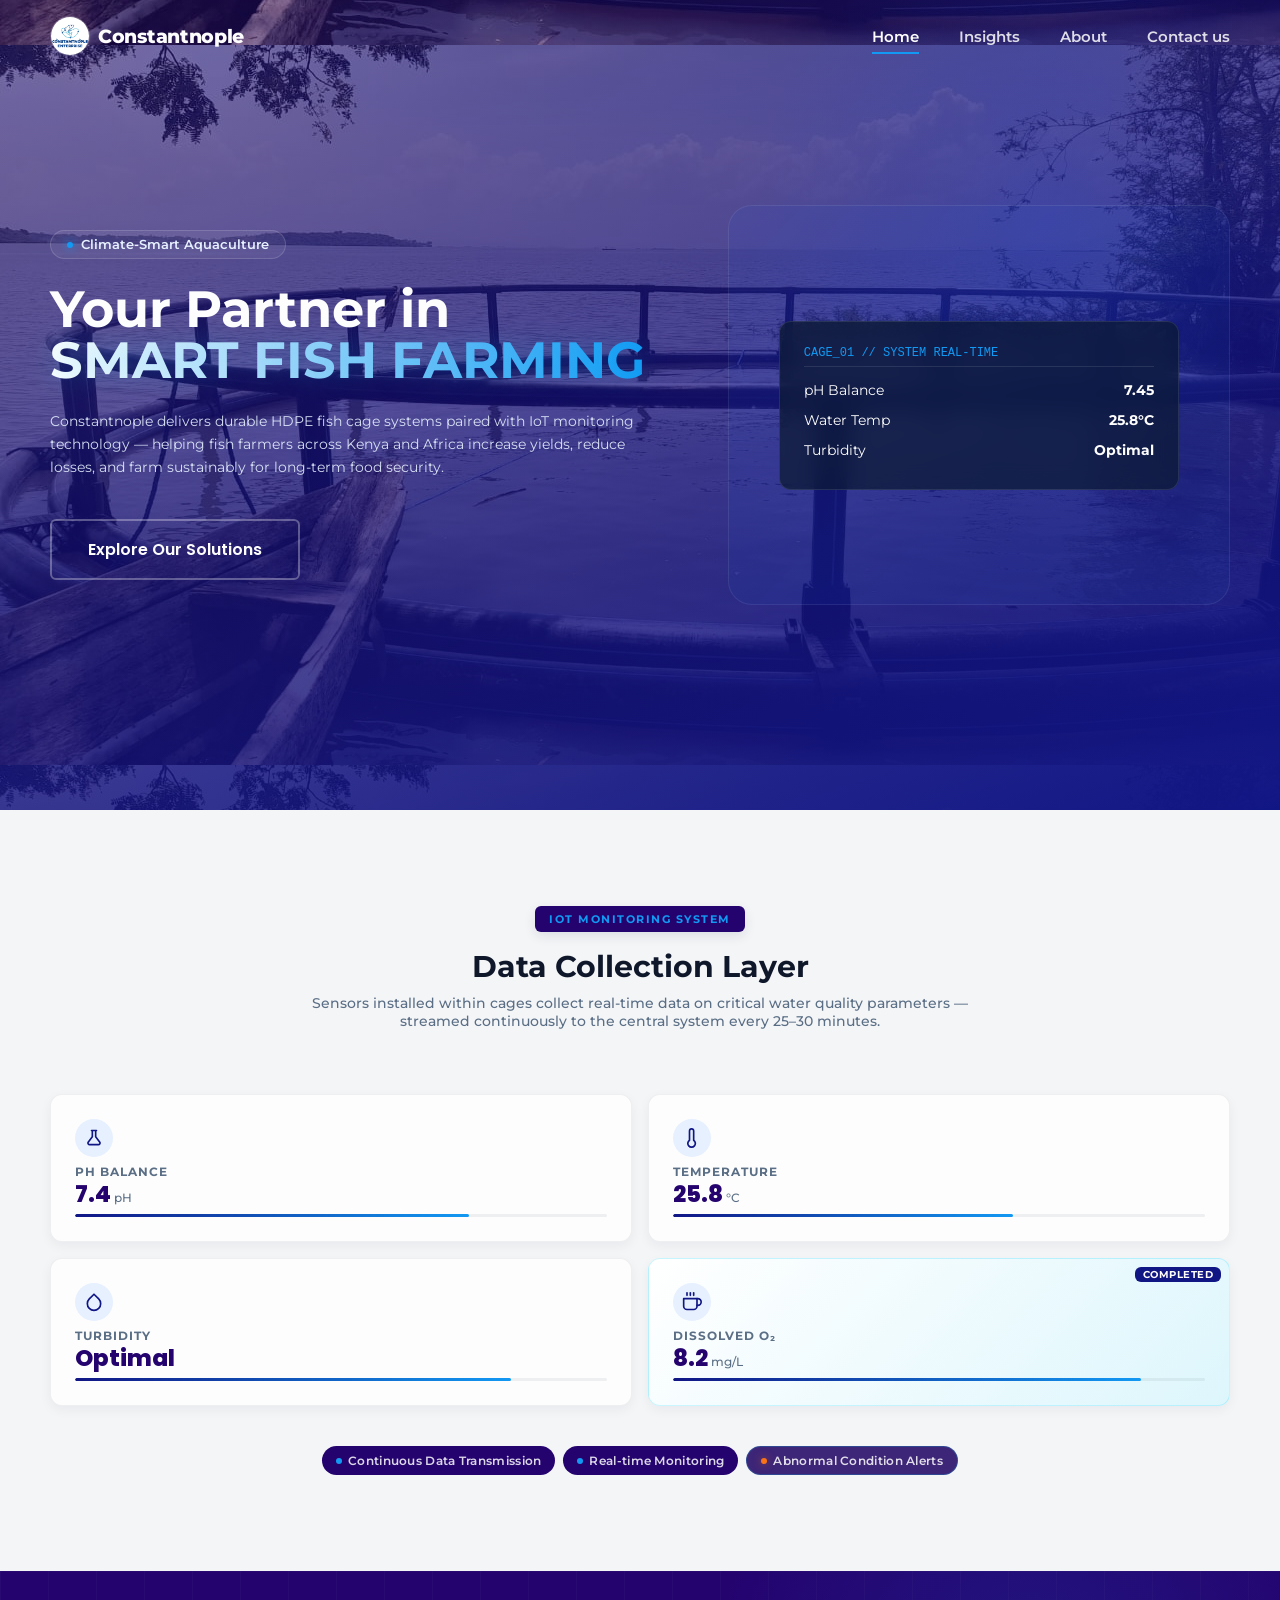
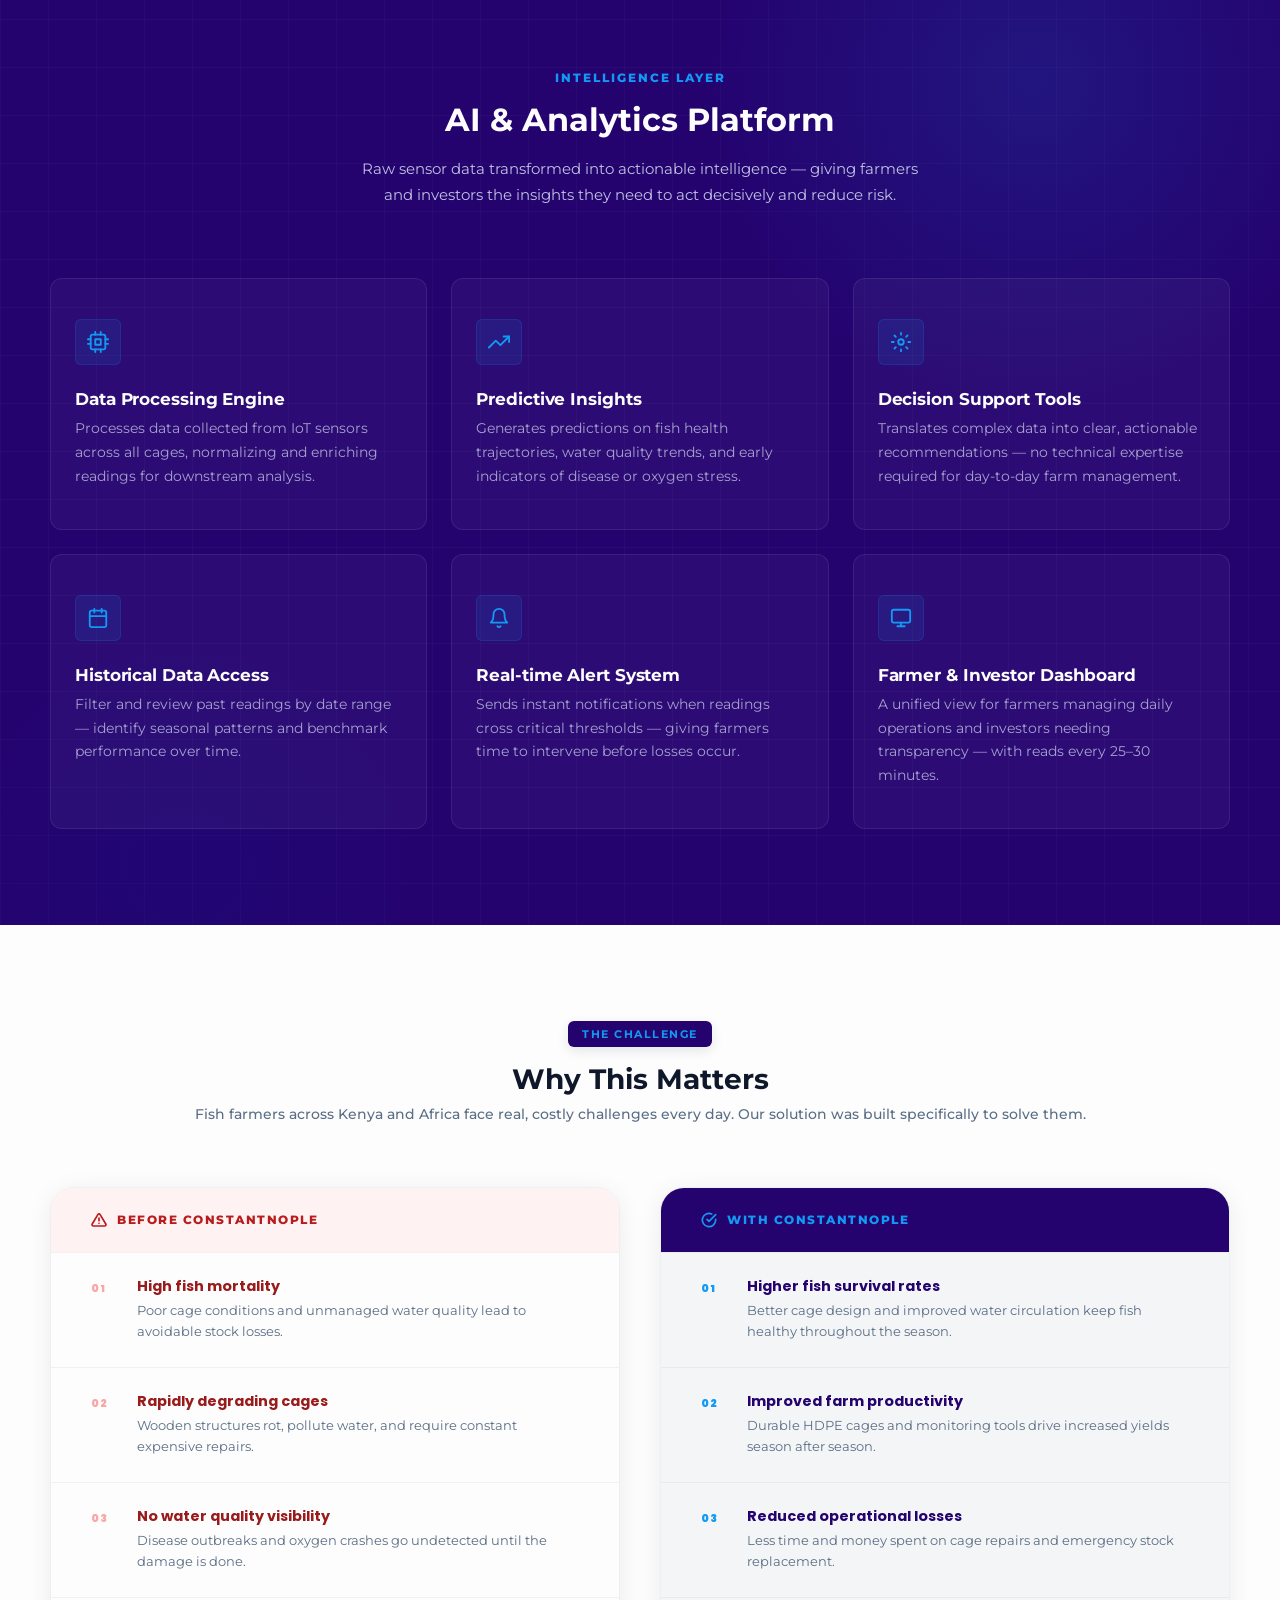
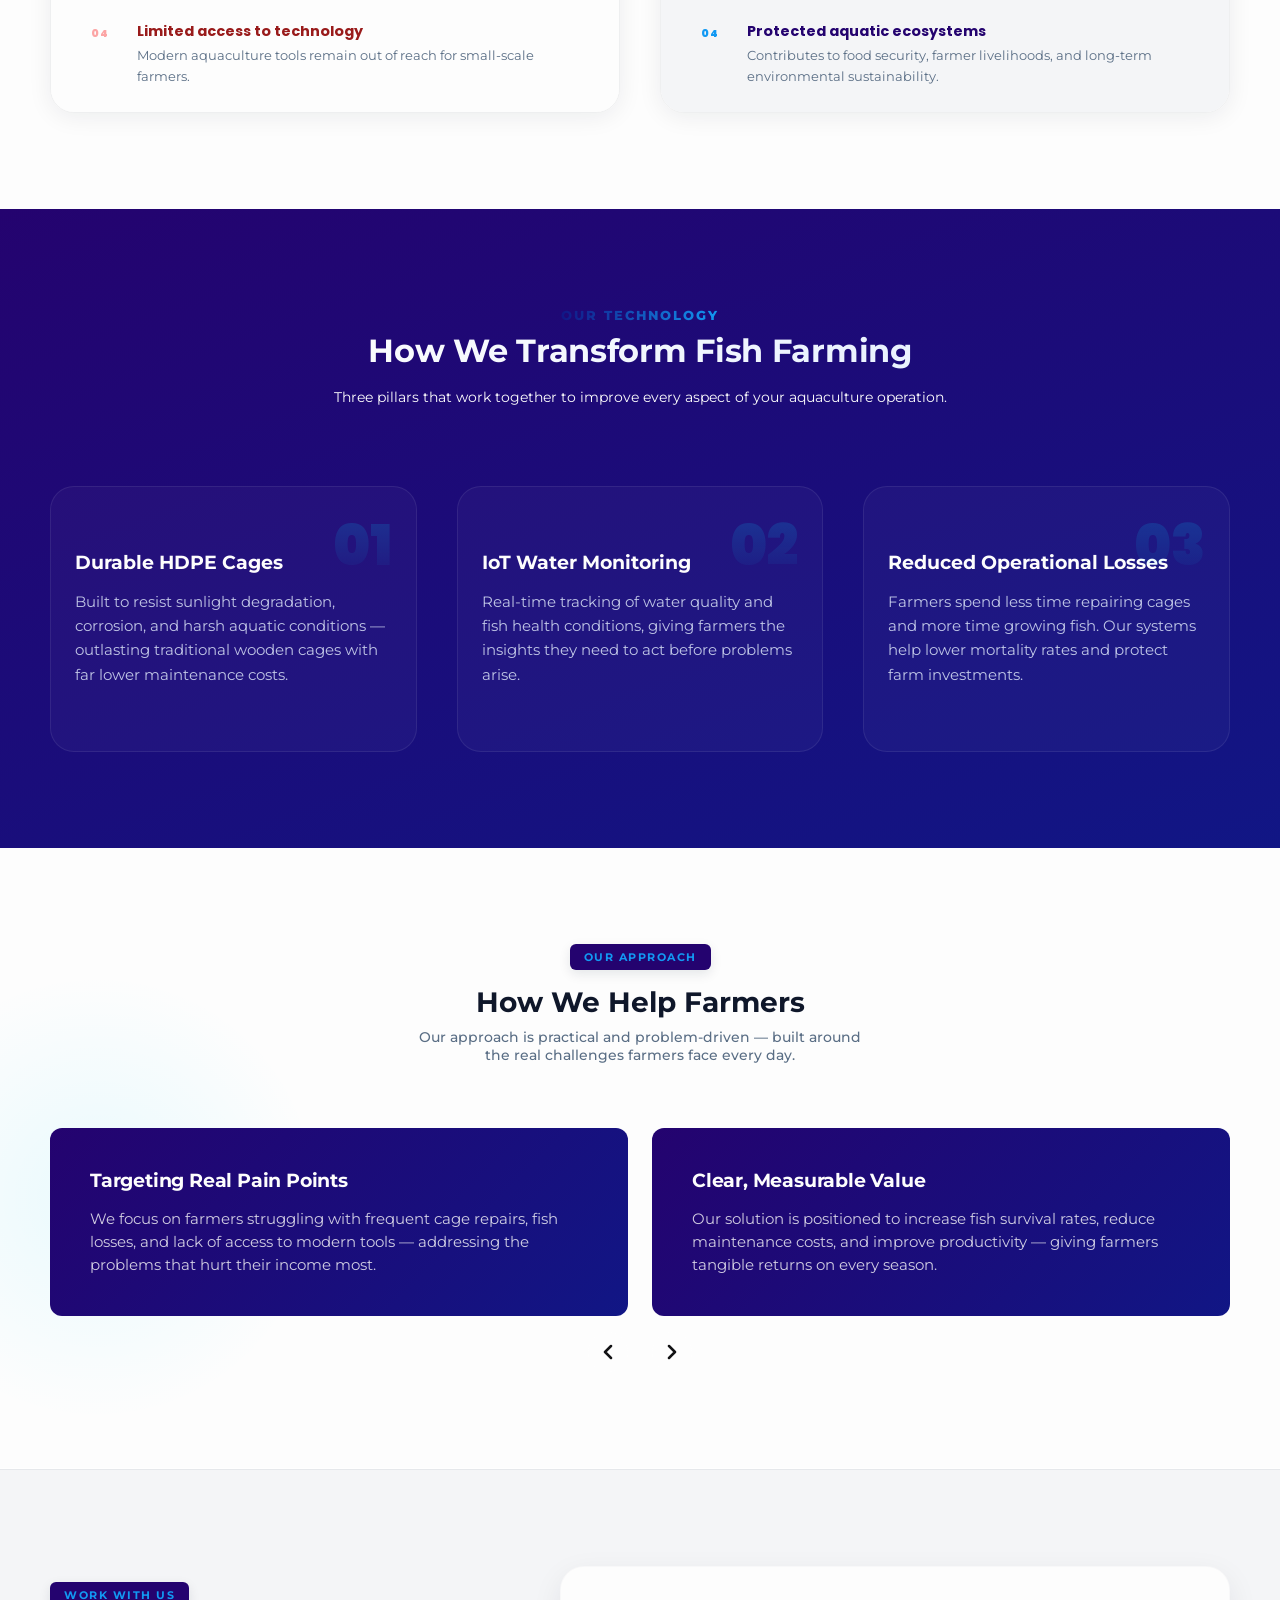
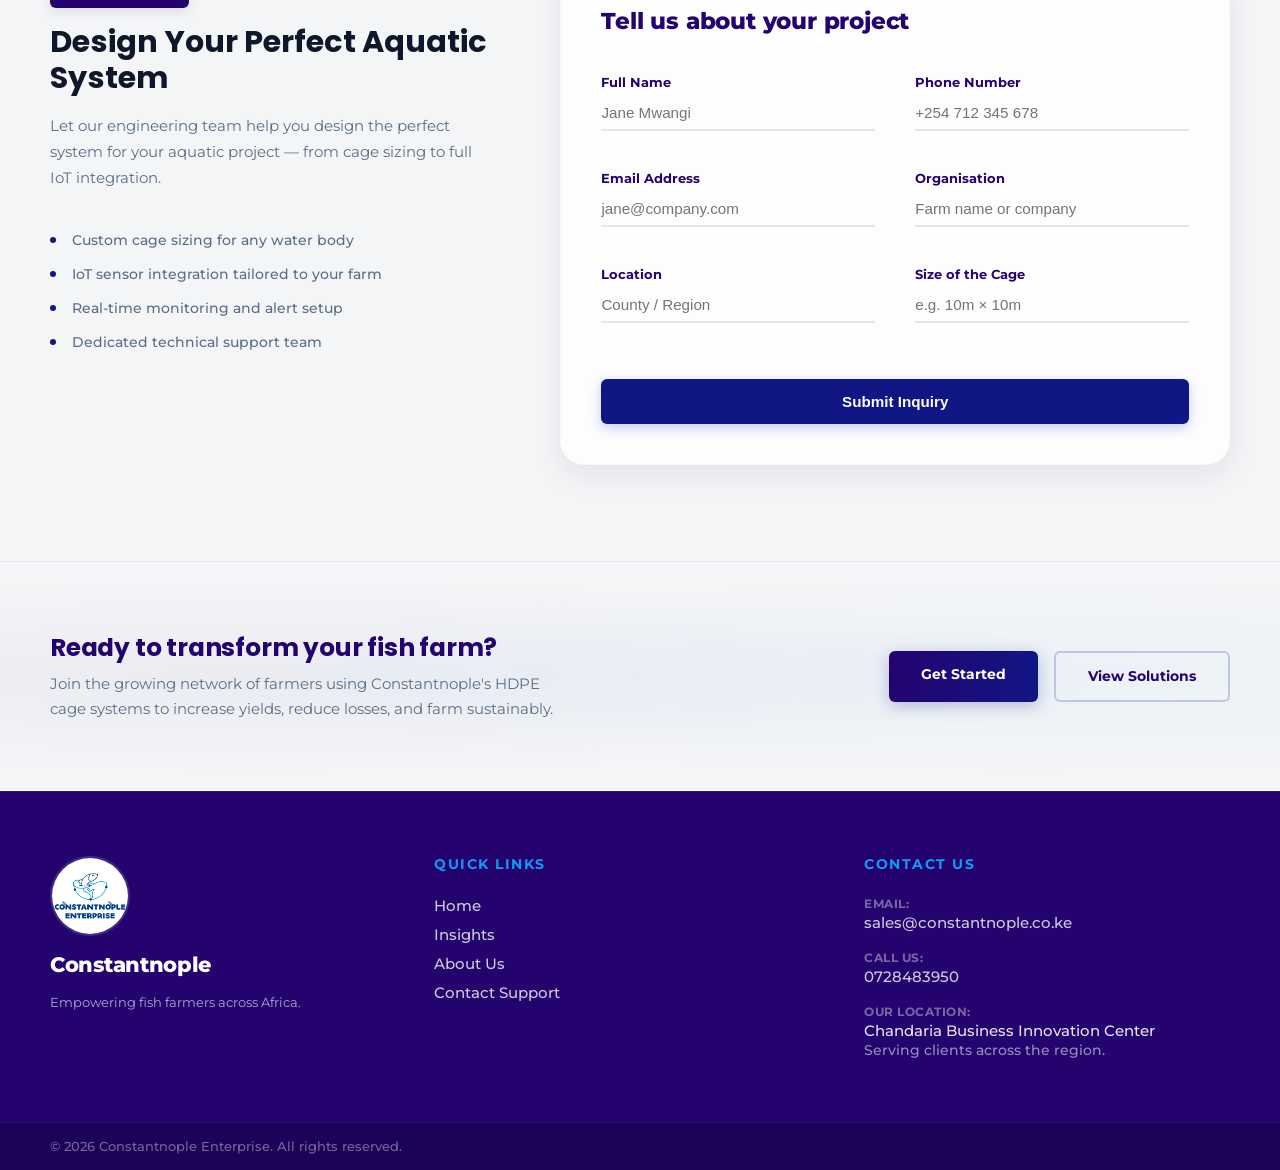
==== commit 2639eefe: "Commit new" ====
--- a/index.html
+++ b/index.html
@@ -1,516 +1,783 @@
-<!doctype html>
-<html lang="en">
-  <head>
-    <meta charset="UTF-8" />
-    <meta name="viewport" content="width=device-width, initial-scale=1.0" />
-    <title>Constantnople | Climate-Smart Aquaculture</title>
-    <link rel="stylesheet" href="assets/css/root.css" />
-    <link rel="stylesheet" href="assets/css/index.css" />
-    <link rel="stylesheet" href="assets/css/indexres.css" />
-    <link rel="stylesheet" href="assets/css/menus.css" />
-  </head>
-  <body>
-    <!--=============HEADER DESIGN SECTION ---=---------======================-->
-    <header class="main-header">
-      <div class="header-container">
-        <a href="index.html" class="header-brand-block">
-          <img
-            src="assets/imgs/logo.jpg"
-            alt="Constantnople Logo"
-            class="header-logo"
-          />
-          <span class="header-brand-name">Constantnople</span>
-        </a>
-
-        <nav class="header-nav-container">
-          <ul class="header-nav-list">
-            <li>
-              <a href="index.html" class="header-nav-link active">Home</a>
-            </li>
-            <li>
-              <a href="insights.html" class="header-nav-link">Insights</a>
-            </li>
-            <li>
-              <a href="contact.html" class="header-nav-link">Contact us</a>
-            </li>
-          </ul>
-        </nav>
-
-        <button class="mobile-nav-toggle" aria-label="Toggle Navigation Menu">
-          <span class="hamburger-bar"></span>
-          <span class="hamburger-bar"></span>
-          <span class="hamburger-bar"></span>
-        </button>
-      </div>
-    </header>
-
-    <!--=============HEADER DESIGN SECTION ENDS---=---------======================-->
-
-    <main class="premium-homepage">
-      <!-- ================= HERO SECTION ================= -->
-      <section class="hero-section scroll-reveal">
-        <div class="hero-glow-sphere"></div>
-        <div class="container hero-grid">
-          <div class="hero-content">
-            <div class="fancy-badge">
-              <span class="pulse-dot"></span> Climate-Smart Aquaculture
-            </div>
-            <h1>
-              Your Partner in<br /><span class="text-glow"
-                >SMART FISH FARMING</span
-              >
-            </h1>
-            <p class="hero-lead">
-              Constantnople delivers durable HDPE fish cage systems paired with
-              IoT monitoring technology — helping fish farmers across Kenya and
-              Africa increase yields, reduce losses, and farm sustainably for
-              long-term food security.
-            </p>
-            <div class="fancy-cta-group">
-              <a href="#challenge" class="btn-outline">Explore Our Solutions</a>
-            </div>
-          </div>
-          <div class="hero-visual-panel">
-            <div class="floating-telemetry">
-              <div class="telemetry-header">CAGE_01 // SYSTEM REAL-TIME</div>
-              <div class="telemetry-row">
-                <span>pH Balance</span> <strong>7.45</strong>
-              </div>
-              <div class="telemetry-row">
-                <span>Water Temp</span> <strong>25.8°C</strong>
-              </div>
-              <div class="telemetry-row">
-                <span>Turbidity</span> <strong>Optimal</strong>
-              </div>
-            </div>
-          </div>
-        </div>
-      </section>
-
-      <!-- ================= SECTION 2: DATA COLLECTION ================= -->
-      <section class="iot-section scroll-reveal">
-        <div class="container iot-flex-layout">
-          <!-- Left Side: Interactive Graphic Panel (Slides from Left) -->
-          <div class="iot-visual-side">
-            <div class="image-premium-frame">
-              <div class="glass-ambient-glow"></div>
-              <img
-                src="/assets/imgs/fishone.jpg"
-                alt="Aquaculture Monitoring Telemetry"
-                class="iot-display-img"
-              />
-            </div>
-          </div>
-
-          <!-- Right Side: Structured Details List (Slides from Right) -->
-          <div class="iot-details-side">
-            <div class="fancy-box-badge">IoT Monitoring System</div>
-            <h2>Data Collection Layer</h2>
-            <p class="iot-section-desc">
-              Sensors installed within cages to collect real-time data on:
-            </p>
-
-            <ul class="iot-parameters-checklist">
-              <li>
-                <span class="pulse-indicator"></span>
-                <strong>pH levels</strong>
-              </li>
-              <li>
-                <span class="pulse-indicator"></span>
-                <strong>Temperature</strong>
-              </li>
-              <li>
-                <span class="pulse-indicator"></span>
-                <strong>Turbidity</strong>
-              </li>
-              <li>
-                <span class="pulse-indicator orange-alert"></span>
-                <strong
-                  >Dissolved oxygen
-                  <span class="badge-in-progress">(Completed)</span></strong
-                >
-              </li>
-              <li>
-                <span class="pulse-indicator constant-stream"></span>
-                <strong
-                  >Continuous transmission of data to the central system</strong
-                >
-              </li>
-              <li>
-                <span class="pulse-indicator"></span>
-                <strong>Enables real-time water quality monitoring</strong>
-              </li>
-              <li>
-                <span class="pulse-indicator alert-bell"></span>
-                <strong>Provides alerts for abnormal conditions</strong>
-              </li>
-            </ul>
-          </div>
-        </div>
-      </section>
-
-      <!-- ================= SECTION 3: INTELLIGENCE LAYER ================= -->
-      <section class="analytics-section">
-        <div class="container">
-          <div class="analytics-clean-header scroll-reveal-up">
-            <span class="fancy-box-badge">Intelligence Layer</span>
-            <h2>AI & Analytics Platform</h2>
-          </div>
-
-          <div class="analytics-offer-grid">
-            <div class="offer-feature-item reveal-from-left">
-              <p>Processes data collected from IoT sensors</p>
-            </div>
-
-            <div class="offer-feature-item reveal-from-up">
-              <p>
-                Generates insights and predictions on: Fish health, Water
-                quality trends, Risk of disease or low oxygen levels
-              </p>
-            </div>
-
-            <div class="offer-feature-item reveal-from-right">
-              <p>Provides decision-support tools for farmers</p>
-            </div>
-
-            <div class="offer-feature-item reveal-from-left">
-              <p>
-                Farmers and investors would be interested in frequency of reads
-                (25-30 mins), storage of the data- virtual server
-              </p>
-            </div>
-
-            <div class="offer-feature-item reveal-from-down">
-              <p>
-                Easy access to historical data to be able to show patterns- The
-                app shows historical data. You can actually filter by dates.
-                alert to issues- the app sends alerts when thresholds are
-                crossed.
-              </p>
-            </div>
-
-            <div class="offer-feature-item reveal-from-right">
-              <p>
-                quantity of cages that can be read- one installation per cage.
-                You'd be better off visibly showing that the business is a
-                start-up looking for farmers and investors to support developing
-                it into a fully-fledged
-              </p>
-            </div>
-          </div>
-        </div>
-      </section>
-
-      <!-- ================= SECTION 4: THE CHALLENGE ================= -->
-      <section class="challenge-section" id="challenge">
-        <div class="container">
-          <div class="challenge-clean-header">
-            <div class="challenge-mini-badge">The Challenge</div>
-            <h2>Why This Matters</h2>
-            <p class="challenge-section-lead">
-              Fish farmers across Kenya and Africa face real, costly challenges
-              every day. <br />Our solution was built specifically to solve
-              them.
-            </p>
-          </div>
-
-          <div class="cards-timeline-heading heading-before">
-            Before — Challenges Farmers Face
-          </div>
-          <div class="challenge-cards-row row-before">
-            <div class="flip-perspective-card card-style-white flip-delay-1">
-              <div class="card-num-indicator">01</div>
-              <h3>High fish mortality</h3>
-              <p>
-                Poor cage conditions and unmanaged water quality lead to
-                avoidable stock losses
-              </p>
-            </div>
-
-            <div class="flip-perspective-card card-style-white flip-delay-2">
-              <div class="card-num-indicator">02</div>
-              <h3>Rapidly degrading cages</h3>
-              <p>
-                Wooden structures rot, pollute water, and require constant
-                expensive repairs
-              </p>
-            </div>
-
-            <div class="flip-perspective-card card-style-white flip-delay-3">
-              <div class="card-num-indicator">03</div>
-              <h3>No water quality visibility</h3>
-              <p>
-                Disease outbreaks and oxygen crashes go undetected until the
-                damage is done
-              </p>
-            </div>
-
-            <div class="flip-perspective-card card-style-white flip-delay-4">
-              <div class="card-num-indicator">04</div>
-              <h3>Limited access to technology</h3>
-              <p>
-                Modern aquaculture tools remain out of reach for small-scale
-                farmers
-              </p>
-            </div>
-          </div>
-
-          <div class="cards-timeline-heading heading-after">
-            After — What Our Solution Delivers
-          </div>
-          <div class="challenge-cards-row row-after">
-            <div class="flip-perspective-card card-style-dark flip-delay-1">
-              <div class="card-num-indicator">01</div>
-              <h3>Higher fish survival rates</h3>
-              <p>
-                Better cage design and improved water circulation keep fish
-                healthy throughout the season
-              </p>
-            </div>
-
-            <div class="flip-perspective-card card-style-dark flip-delay-2">
-              <div class="card-num-indicator">02</div>
-              <h3>Improved farm productivity</h3>
-              <p>
-                Durable HDPE cages and monitoring tools drive increased yields
-                season after season
-              </p>
-            </div>
-
-            <div class="flip-perspective-card card-style-dark flip-delay-3">
-              <div class="card-num-indicator">03</div>
-              <h3>Reduced operational losses</h3>
-              <p>
-                Less time and money spent on cage repairs and emergency stock
-                replacement
-              </p>
-            </div>
-
-            <div class="flip-perspective-card card-style-dark flip-delay-4">
-              <div class="card-num-indicator">04</div>
-              <h3>Protected aquatic ecosystems</h3>
-              <p>
-                Contributes to food security, farmer livelihoods, and long-term
-                environmental sustainability
-              </p>
-            </div>
-          </div>
-        </div>
-      </section>
-
-      <!-- ================= SECTION 5: OUR TECHNOLOGY ================= -->
-      <section class="technology-pillars-section scroll-reveal">
-        <div class="container">
-          <div class="fancy-centered-header">
-            <span class="gradient-label">Our Technology</span>
-            <h2>How We Transform Fish Farming</h2>
-            <p>
-              Three pillars that work together to improve every aspect of your
-              aquaculture operation.
-            </p>
-          </div>
-
-          <div class="glowing-pillars-grid">
-            <div class="fancy-pillar-card">
-              <div class="card-overlay-gradient"></div>
-              <div class="pillar-number-glow">01</div>
-              <h3>Durable HDPE Cages</h3>
-              <p>
-                Built to resist sunlight degradation, corrosion, and harsh
-                aquatic conditions — outlasting traditional wooden cages with
-                far lower maintenance costs.
-              </p>
-            </div>
-            <div class="fancy-pillar-card">
-              <div class="card-overlay-gradient"></div>
-              <div class="pillar-number-glow">02</div>
-              <h3>IoT Water Monitoring</h3>
-              <p>
-                Real-time tracking of water quality and fish health conditions,
-                giving farmers the insights they need to act before problems
-                arise.
-              </p>
-            </div>
-            <div class="fancy-pillar-card">
-              <div class="card-overlay-gradient"></div>
-              <div class="pillar-number-glow">03</div>
-              <h3>Reduced Operational Losses</h3>
-              <p>
-                Farmers spend less time repairing cages and more time growing
-                fish. Our systems help lower mortality rates and protect farm
-                investments.
-              </p>
-            </div>
-          </div>
-        </div>
-      </section>
-
-      <!-- ================= SECTION 6: OUR APPROACH ================= -->
-      <section class="approach-section scroll-reveal" id="approach">
-        <div class="container">
-          <div class="approach-glass-header">
-            <span class="challenge-mini-badge">Our Approach</span>
-            <h2>How We Help Farmers</h2>
-            <p class="challenge-section-lead">
-              Our approach is practical and problem-driven — built around <br />
-              the real challenges farmers face every day.
-            </p>
-          </div>
-
-          <div class="approach-slider-viewport">
-            <div class="approach-slider-track">
-              <div class="approach-glass-card">
-                <h3>Targeting Real Pain Points</h3>
-                <p>
-                  We focus on farmers struggling with frequent cage repairs,
-                  fish losses, and lack of access to modern tools — addressing
-                  the problems that hurt their income most.
-                </p>
-              </div>
-
-              <div class="approach-glass-card">
-                <h3>Clear, Measurable Value</h3>
-                <p>
-                  Our solution is positioned to increase fish survival rates,
-                  reduce maintenance costs, and improve productivity — giving
-                  farmers tangible returns on every season.
-                </p>
-              </div>
-
-              <div class="approach-glass-card">
-                <h3>Tested with Early Adopters</h3>
-                <p>
-                  We tested our system with real farmers, gathered their
-                  feedback to refine the product, and demonstrated real-world
-                  results — better cage durability and higher fish survival
-                  rates.
-                </p>
-              </div>
-
-              <div class="approach-glass-card">
-                <h3>Building Trust Through Results</h3>
-                <p>
-                  Rather than selling technology alone, we show practical
-                  improvements, prioritize ease of use, and provide tools that
-                  genuinely simplify day-to-day farm management.
-                </p>
-              </div>
-
-              <div class="approach-glass-card">
-                <h3>Long-Term Farmer Empowerment</h3>
-                <p>
-                  Our goal goes beyond selling cages. We support sustainable
-                  livelihoods, strengthen food security, and enable farmers to
-                  scale their operations over time.
-                </p>
-              </div>
-            </div>
-          </div>
-
-          <div class="approach-slider-controls">
-            <button class="slider-arrow arrow-prev" aria-label="Previous Slide">
-              <svg
-                viewBox="0 0 24 24"
-                width="24"
-                height="24"
-                fill="none"
-                stroke="currentColor"
-                stroke-width="2.5"
-                stroke-linecap="round"
-                stroke-linejoin="round"
-              >
-                <polyline points="15 18 9 12 15 6"></polyline>
-              </svg>
-            </button>
-            <button class="slider-arrow arrow-next" aria-label="Next Slide">
-              <svg
-                viewBox="0 0 24 24"
-                width="24"
-                height="24"
-                fill="none"
-                stroke="currentColor"
-                stroke-width="2.5"
-                stroke-linecap="round"
-                stroke-linejoin="round"
-              >
-                <polyline points="9 18 15 12 9 6"></polyline>
-              </svg>
-            </button>
-          </div>
-        </div>
-      </section>
-    </main>
-
-    <!--=============FOOTER DESIGN SECTION---=---------======================-->
-    <footer class="main-footer scroll-reveal">
-      <div class="footer-container">
-        <div class="footer-area footer-brand-block">
-          <div class="footer-logo-identity">
-            <img
-              src="assets/imgs/logo.jpg"
-              alt="Constantnople Logo"
-              class="footer-brand-logo"
-            />
-            <span class="footer-brand-name">Constantnople</span>
-          </div>
-          <p class="footer-brand-tagline">
-            Empowering fish farmers across Africa.
-          </p>
-        </div>
-
-        <div class="footer-area footer-links-block">
-          <h3 class="footer-heading">Quick Action</h3>
-          <ul class="footer-links-list">
-            <li>
-              <a href="#" class="footer-interactive-link">Privacy Policy</a>
-            </li>
-            <li>
-              <a href="#" class="footer-interactive-link">Terms of Service</a>
-            </li>
-            <li>
-              <a href="#" class="footer-interactive-link">Contact Support</a>
-            </li>
-          </ul>
-        </div>
-
-        <div class="footer-area footer-contact-block">
-          <h3 class="footer-heading">Contact us</h3>
-          <div class="footer-contact-matrix">
-            <div class="footer-contact-item">
-              <span class="contact-label">Email:</span>
-              <a
-                href="mailto:sales@constantnople.co.ke"
-                class="footer-interactive-link"
-                >sales@constantnople.co.ke</a
-              >
-            </div>
-
-            <div class="footer-contact-item">
-              <span class="contact-label">Call us:</span>
-              <a href="tel:0728483950" class="footer-interactive-link"
-                >0728483950</a
-              >
-            </div>
-
-            <div class="footer-contact-item">
-              <span class="contact-label">Our Location:</span>
-              <p class="contact-plain-text">
-                Headquartered in Chandaria Business Innovation Center
-              </p>
-              <p class="contact-sub-text">Serving clients across the region.</p>
-            </div>
-          </div>
-        </div>
-      </div>
-
-      <div class="footer-bottom-bar">
-        <div class="footer-bottom-container">
-          <p>&copy; 2026 Constantnople Enterprise. All rights reserved.</p>
-        </div>
-      </div>
-    </footer>
-
-    <script src="assets/js/index.js"></script>
-    <script src="assets/js/menu.js"></script>
-  </body>
-</html>
+<!doctype html>
+<html lang="en">
+  <head>
+    <meta charset="UTF-8" />
+    <meta name="viewport" content="width=device-width, initial-scale=1.0" />
+    <title>Constantnople | Climate-Smart Aquaculture</title>
+    <link rel="stylesheet" href="assets/css/root.css" />
+    <link rel="stylesheet" href="assets/css/index.css" />
+    <link rel="stylesheet" href="assets/css/indexres.css" />
+    <link rel="stylesheet" href="assets/css/contact.css" />
+    <link rel="stylesheet" href="assets/css/menus.css" />
+  </head>
+  <body data-page="home">
+    <header class="main-header" id="main-header"></header>
+
+    <main class="premium-homepage">
+      <!-- ================= HERO ================= -->
+      <section class="hero-section scroll-reveal">
+        <div class="hero-glow-sphere"></div>
+        <div class="container hero-grid">
+          <div class="hero-content">
+            <div class="fancy-badge">
+              <span class="pulse-dot"></span> Climate-Smart Aquaculture
+            </div>
+            <h1>
+              Your Partner in<br /><span class="text-glow"
+                >SMART FISH FARMING</span
+              >
+            </h1>
+            <p class="hero-lead">
+              Constantnople delivers durable HDPE fish cage systems paired with
+              IoT monitoring technology — helping fish farmers across Kenya and
+              Africa increase yields, reduce losses, and farm sustainably for
+              long-term food security.
+            </p>
+            <div class="fancy-cta-group">
+              <a href="#challenge" class="btn-outline">Explore Our Solutions</a>
+            </div>
+          </div>
+          <div class="hero-visual-panel">
+            <div class="floating-telemetry">
+              <div class="telemetry-header">CAGE_01 // SYSTEM REAL-TIME</div>
+              <div class="telemetry-row">
+                <span>pH Balance</span> <strong>7.45</strong>
+              </div>
+              <div class="telemetry-row">
+                <span>Water Temp</span> <strong>25.8°C</strong>
+              </div>
+              <div class="telemetry-row">
+                <span>Turbidity</span> <strong>Optimal</strong>
+              </div>
+            </div>
+          </div>
+        </div>
+      </section>
+
+      <!-- ================= SECTION 2: DATA COLLECTION (FULL-WIDTH) ================= -->
+      <section class="iot-section scroll-reveal">
+        <div class="container">
+          <div class="iot-section-header scroll-reveal-up">
+            <div class="fancy-box-badge">IoT Monitoring System</div>
+            <h2>Data Collection Layer</h2>
+            <p class="iot-section-desc">
+              Sensors installed within cages collect real-time data on critical
+              water quality parameters — streamed continuously to the central
+              system every 25–30 minutes.
+            </p>
+          </div>
+
+          <div class="sensor-metrics-grid sensor-metrics-grid--quad">
+            <!-- pH -->
+            <div class="sensor-metric-card">
+              <div class="sensor-icon-ring">
+                <svg
+                  viewBox="0 0 24 24"
+                  width="20"
+                  height="20"
+                  fill="none"
+                  stroke="currentColor"
+                  stroke-width="2"
+                  stroke-linecap="round"
+                  stroke-linejoin="round"
+                >
+                  <path
+                    d="M9 3h6m-5 0v7.5L5 17a2 2 0 0 0 1.8 3h10.4A2 2 0 0 0 19 17l-5-6.5V3"
+                  ></path>
+                </svg>
+              </div>
+              <div class="sensor-metric-label">pH Balance</div>
+              <div class="sensor-metric-reading">
+                <span class="sensor-metric-value">7.4</span>
+                <span class="sensor-metric-unit">pH</span>
+              </div>
+              <div class="sensor-status-bar">
+                <div class="sensor-status-fill" style="width: 74%"></div>
+              </div>
+            </div>
+
+            <!-- Temperature -->
+            <div class="sensor-metric-card">
+              <div class="sensor-icon-ring">
+                <svg
+                  viewBox="0 0 24 24"
+                  width="20"
+                  height="20"
+                  fill="none"
+                  stroke="currentColor"
+                  stroke-width="2"
+                  stroke-linecap="round"
+                  stroke-linejoin="round"
+                >
+                  <path
+                    d="M14 14.76V3.5a2.5 2.5 0 0 0-5 0v11.26a4.5 4.5 0 1 0 5 0z"
+                  ></path>
+                </svg>
+              </div>
+              <div class="sensor-metric-label">Temperature</div>
+              <div class="sensor-metric-reading">
+                <span class="sensor-metric-value">25.8</span>
+                <span class="sensor-metric-unit">°C</span>
+              </div>
+              <div class="sensor-status-bar">
+                <div class="sensor-status-fill" style="width: 64%"></div>
+              </div>
+            </div>
+
+            <!-- Turbidity -->
+            <div class="sensor-metric-card">
+              <div class="sensor-icon-ring">
+                <svg
+                  viewBox="0 0 24 24"
+                  width="20"
+                  height="20"
+                  fill="none"
+                  stroke="currentColor"
+                  stroke-width="2"
+                  stroke-linecap="round"
+                  stroke-linejoin="round"
+                >
+                  <path d="M12 2.69l5.66 5.66a8 8 0 1 1-11.31 0z"></path>
+                </svg>
+              </div>
+              <div class="sensor-metric-label">Turbidity</div>
+              <div class="sensor-metric-reading">
+                <span class="sensor-metric-value">Optimal</span>
+              </div>
+              <div class="sensor-status-bar">
+                <div class="sensor-status-fill" style="width: 82%"></div>
+              </div>
+            </div>
+
+            <!-- Dissolved O₂ -->
+            <div class="sensor-metric-card sensor-metric-completed">
+              <div class="sensor-completed-badge">Completed</div>
+              <div class="sensor-icon-ring">
+                <svg
+                  viewBox="0 0 24 24"
+                  width="20"
+                  height="20"
+                  fill="none"
+                  stroke="currentColor"
+                  stroke-width="2"
+                  stroke-linecap="round"
+                  stroke-linejoin="round"
+                >
+                  <path d="M18 8h1a4 4 0 0 1 0 8h-1"></path>
+                  <path d="M2 8h16v9a4 4 0 0 1-4 4H6a4 4 0 0 1-4-4V8z"></path>
+                  <line x1="6" y1="1" x2="6" y2="4"></line>
+                  <line x1="10" y1="1" x2="10" y2="4"></line>
+                  <line x1="14" y1="1" x2="14" y2="4"></line>
+                </svg>
+              </div>
+              <div class="sensor-metric-label">Dissolved O₂</div>
+              <div class="sensor-metric-reading">
+                <span class="sensor-metric-value">8.2</span>
+                <span class="sensor-metric-unit">mg/L</span>
+              </div>
+              <div class="sensor-status-bar">
+                <div class="sensor-status-fill" style="width: 88%"></div>
+              </div>
+            </div>
+          </div>
+
+          <div class="iot-capability-chips iot-chips-centered">
+            <div class="iot-chip">
+              <span class="chip-dot"></span>
+              Continuous Data Transmission
+            </div>
+            <div class="iot-chip">
+              <span class="chip-dot"></span>
+              Real-time Monitoring
+            </div>
+            <div class="iot-chip chip-alert">
+              <span class="chip-dot chip-alert-dot"></span>
+              Abnormal Condition Alerts
+            </div>
+          </div>
+        </div>
+      </section>
+
+      <!-- ================= SECTION 3: AI & ANALYTICS (REDESIGNED DARK) ================= -->
+      <section class="analytics-section">
+        <div class="container">
+          <div class="analytics-clean-header scroll-reveal-up">
+            <span class="analytics-label">Intelligence Layer</span>
+            <h2>AI &amp; Analytics Platform</h2>
+            <p class="analytics-section-lead">
+              Raw sensor data transformed into actionable intelligence — giving
+              farmers and investors the insights they need to act decisively and
+              reduce risk.
+            </p>
+          </div>
+
+          <div class="analytics-feature-grid">
+            <div class="analytics-feature-card reveal-from-left">
+              <div class="analytics-card-icon">
+                <svg
+                  viewBox="0 0 24 24"
+                  width="22"
+                  height="22"
+                  fill="none"
+                  stroke="currentColor"
+                  stroke-width="2"
+                  stroke-linecap="round"
+                  stroke-linejoin="round"
+                >
+                  <rect x="4" y="4" width="16" height="16" rx="2"></rect>
+                  <rect x="9" y="9" width="6" height="6"></rect>
+                  <line x1="9" y1="1" x2="9" y2="4"></line>
+                  <line x1="15" y1="1" x2="15" y2="4"></line>
+                  <line x1="9" y1="20" x2="9" y2="23"></line>
+                  <line x1="15" y1="20" x2="15" y2="23"></line>
+                  <line x1="20" y1="9" x2="23" y2="9"></line>
+                  <line x1="20" y1="14" x2="23" y2="14"></line>
+                  <line x1="1" y1="9" x2="4" y2="9"></line>
+                  <line x1="1" y1="14" x2="4" y2="14"></line>
+                </svg>
+              </div>
+              <h3>Data Processing Engine</h3>
+              <p>
+                Processes data collected from IoT sensors across all cages,
+                normalizing and enriching readings for downstream analysis.
+              </p>
+              <div class="analytics-card-accent"></div>
+            </div>
+
+            <div class="analytics-feature-card reveal-from-up">
+              <div class="analytics-card-icon">
+                <svg
+                  viewBox="0 0 24 24"
+                  width="22"
+                  height="22"
+                  fill="none"
+                  stroke="currentColor"
+                  stroke-width="2"
+                  stroke-linecap="round"
+                  stroke-linejoin="round"
+                >
+                  <polyline points="23 6 13.5 15.5 8.5 10.5 1 18"></polyline>
+                  <polyline points="17 6 23 6 23 12"></polyline>
+                </svg>
+              </div>
+              <h3>Predictive Insights</h3>
+              <p>
+                Generates predictions on fish health trajectories, water quality
+                trends, and early indicators of disease or oxygen stress.
+              </p>
+              <div class="analytics-card-accent"></div>
+            </div>
+
+            <div class="analytics-feature-card reveal-from-right">
+              <div class="analytics-card-icon">
+                <svg
+                  viewBox="0 0 24 24"
+                  width="22"
+                  height="22"
+                  fill="none"
+                  stroke="currentColor"
+                  stroke-width="2"
+                  stroke-linecap="round"
+                  stroke-linejoin="round"
+                >
+                  <circle cx="12" cy="12" r="3"></circle>
+                  <path
+                    d="M19.07 4.93l-1.41 1.41M17.66 17.66l1.41 1.41M4.93 4.93l1.41 1.41M6.34 17.66l-1.41 1.41M22 12h-2M4 12H2M12 22v-2M12 4V2"
+                  ></path>
+                </svg>
+              </div>
+              <h3>Decision Support Tools</h3>
+              <p>
+                Translates complex data into clear, actionable recommendations —
+                no technical expertise required for day-to-day farm management.
+              </p>
+              <div class="analytics-card-accent"></div>
+            </div>
+
+            <div class="analytics-feature-card reveal-from-left">
+              <div class="analytics-card-icon">
+                <svg
+                  viewBox="0 0 24 24"
+                  width="22"
+                  height="22"
+                  fill="none"
+                  stroke="currentColor"
+                  stroke-width="2"
+                  stroke-linecap="round"
+                  stroke-linejoin="round"
+                >
+                  <rect x="3" y="4" width="18" height="18" rx="2" ry="2"></rect>
+                  <line x1="16" y1="2" x2="16" y2="6"></line>
+                  <line x1="8" y1="2" x2="8" y2="6"></line>
+                  <line x1="3" y1="10" x2="21" y2="10"></line>
+                </svg>
+              </div>
+              <h3>Historical Data Access</h3>
+              <p>
+                Filter and review past readings by date range — identify
+                seasonal patterns and benchmark performance over time.
+              </p>
+              <div class="analytics-card-accent"></div>
+            </div>
+
+            <div class="analytics-feature-card reveal-from-down">
+              <div class="analytics-card-icon">
+                <svg
+                  viewBox="0 0 24 24"
+                  width="22"
+                  height="22"
+                  fill="none"
+                  stroke="currentColor"
+                  stroke-width="2"
+                  stroke-linecap="round"
+                  stroke-linejoin="round"
+                >
+                  <path d="M18 8A6 6 0 0 0 6 8c0 7-3 9-3 9h18s-3-2-3-9"></path>
+                  <path d="M13.73 21a2 2 0 0 1-3.46 0"></path>
+                </svg>
+              </div>
+              <h3>Real-time Alert System</h3>
+              <p>
+                Sends instant notifications when readings cross critical
+                thresholds — giving farmers time to intervene before losses
+                occur.
+              </p>
+              <div class="analytics-card-accent"></div>
+            </div>
+
+            <div class="analytics-feature-card reveal-from-right">
+              <div class="analytics-card-icon">
+                <svg
+                  viewBox="0 0 24 24"
+                  width="22"
+                  height="22"
+                  fill="none"
+                  stroke="currentColor"
+                  stroke-width="2"
+                  stroke-linecap="round"
+                  stroke-linejoin="round"
+                >
+                  <rect x="2" y="3" width="20" height="14" rx="2" ry="2"></rect>
+                  <line x1="8" y1="21" x2="16" y2="21"></line>
+                  <line x1="12" y1="17" x2="12" y2="21"></line>
+                </svg>
+              </div>
+              <h3>Farmer &amp; Investor Dashboard</h3>
+              <p>
+                A unified view for farmers managing daily operations and
+                investors needing transparency — with reads every 25–30 minutes.
+              </p>
+              <div class="analytics-card-accent"></div>
+            </div>
+          </div>
+        </div>
+      </section>
+
+      <!-- ================= SECTION 4: THE CHALLENGE ================= -->
+      <section class="challenge-section scroll-reveal" id="challenge">
+        <div class="container">
+          <div class="challenge-clean-header">
+            <div class="challenge-mini-badge">The Challenge</div>
+            <h2>Why This Matters</h2>
+            <p class="challenge-section-lead">
+              Fish farmers across Kenya and Africa face real, costly challenges
+              every day. Our solution was built specifically to solve them.
+            </p>
+          </div>
+
+          <div class="challenge-panels">
+            <!-- Before Panel -->
+            <div class="challenge-panel challenge-panel--before">
+              <div class="challenge-panel-header">
+                <svg
+                  viewBox="0 0 24 24"
+                  width="16"
+                  height="16"
+                  fill="none"
+                  stroke="currentColor"
+                  stroke-width="2.5"
+                  stroke-linecap="round"
+                  stroke-linejoin="round"
+                >
+                  <path
+                    d="M10.29 3.86L1.82 18a2 2 0 0 0 1.71 3h16.94a2 2 0 0 0 1.71-3L13.71 3.86a2 2 0 0 0-3.42 0z"
+                  ></path>
+                  <line x1="12" y1="9" x2="12" y2="13"></line>
+                  <line x1="12" y1="17" x2="12.01" y2="17"></line>
+                </svg>
+                <span>Before Constantnople</span>
+              </div>
+              <div class="challenge-panel-items">
+                <div class="challenge-panel-item">
+                  <span class="cpi-num">01</span>
+                  <div class="cpi-body">
+                    <h3>High fish mortality</h3>
+                    <p>
+                      Poor cage conditions and unmanaged water quality lead to
+                      avoidable stock losses.
+                    </p>
+                  </div>
+                </div>
+                <div class="challenge-panel-item">
+                  <span class="cpi-num">02</span>
+                  <div class="cpi-body">
+                    <h3>Rapidly degrading cages</h3>
+                    <p>
+                      Wooden structures rot, pollute water, and require constant
+                      expensive repairs.
+                    </p>
+                  </div>
+                </div>
+                <div class="challenge-panel-item">
+                  <span class="cpi-num">03</span>
+                  <div class="cpi-body">
+                    <h3>No water quality visibility</h3>
+                    <p>
+                      Disease outbreaks and oxygen crashes go undetected until
+                      the damage is done.
+                    </p>
+                  </div>
+                </div>
+                <div class="challenge-panel-item">
+                  <span class="cpi-num">04</span>
+                  <div class="cpi-body">
+                    <h3>Limited access to technology</h3>
+                    <p>
+                      Modern aquaculture tools remain out of reach for
+                      small-scale farmers.
+                    </p>
+                  </div>
+                </div>
+              </div>
+            </div>
+
+            <!-- After Panel -->
+            <div class="challenge-panel challenge-panel--after">
+              <div class="challenge-panel-header">
+                <svg
+                  viewBox="0 0 24 24"
+                  width="16"
+                  height="16"
+                  fill="none"
+                  stroke="currentColor"
+                  stroke-width="2.5"
+                  stroke-linecap="round"
+                  stroke-linejoin="round"
+                >
+                  <path d="M22 11.08V12a10 10 0 1 1-5.93-9.14"></path>
+                  <polyline points="22 4 12 14.01 9 11.01"></polyline>
+                </svg>
+                <span>With Constantnople</span>
+              </div>
+              <div class="challenge-panel-items">
+                <div class="challenge-panel-item">
+                  <span class="cpi-num">01</span>
+                  <div class="cpi-body">
+                    <h3>Higher fish survival rates</h3>
+                    <p>
+                      Better cage design and improved water circulation keep
+                      fish healthy throughout the season.
+                    </p>
+                  </div>
+                </div>
+                <div class="challenge-panel-item">
+                  <span class="cpi-num">02</span>
+                  <div class="cpi-body">
+                    <h3>Improved farm productivity</h3>
+                    <p>
+                      Durable HDPE cages and monitoring tools drive increased
+                      yields season after season.
+                    </p>
+                  </div>
+                </div>
+                <div class="challenge-panel-item">
+                  <span class="cpi-num">03</span>
+                  <div class="cpi-body">
+                    <h3>Reduced operational losses</h3>
+                    <p>
+                      Less time and money spent on cage repairs and emergency
+                      stock replacement.
+                    </p>
+                  </div>
+                </div>
+                <div class="challenge-panel-item">
+                  <span class="cpi-num">04</span>
+                  <div class="cpi-body">
+                    <h3>Protected aquatic ecosystems</h3>
+                    <p>
+                      Contributes to food security, farmer livelihoods, and
+                      long-term environmental sustainability.
+                    </p>
+                  </div>
+                </div>
+              </div>
+            </div>
+          </div>
+        </div>
+      </section>
+
+      <!-- ================= SECTION 5: OUR TECHNOLOGY ================= -->
+      <section class="technology-pillars-section scroll-reveal">
+        <div class="container">
+          <div class="fancy-centered-header">
+            <span class="gradient-label">Our Technology</span>
+            <h2>How We Transform Fish Farming</h2>
+            <p>
+              Three pillars that work together to improve every aspect of your
+              aquaculture operation.
+            </p>
+          </div>
+
+          <div class="glowing-pillars-grid">
+            <div class="fancy-pillar-card">
+              <div class="card-overlay-gradient"></div>
+              <div class="pillar-number-glow">01</div>
+              <h3>Durable HDPE Cages</h3>
+              <p>
+                Built to resist sunlight degradation, corrosion, and harsh
+                aquatic conditions — outlasting traditional wooden cages with
+                far lower maintenance costs.
+              </p>
+            </div>
+            <div class="fancy-pillar-card">
+              <div class="card-overlay-gradient"></div>
+              <div class="pillar-number-glow">02</div>
+              <h3>IoT Water Monitoring</h3>
+              <p>
+                Real-time tracking of water quality and fish health conditions,
+                giving farmers the insights they need to act before problems
+                arise.
+              </p>
+            </div>
+            <div class="fancy-pillar-card">
+              <div class="card-overlay-gradient"></div>
+              <div class="pillar-number-glow">03</div>
+              <h3>Reduced Operational Losses</h3>
+              <p>
+                Farmers spend less time repairing cages and more time growing
+                fish. Our systems help lower mortality rates and protect farm
+                investments.
+              </p>
+            </div>
+          </div>
+        </div>
+      </section>
+
+      <!-- ================= SECTION 6: OUR APPROACH ================= -->
+      <section class="approach-section scroll-reveal" id="approach">
+        <div class="container">
+          <div class="approach-glass-header">
+            <span class="challenge-mini-badge">Our Approach</span>
+            <h2>How We Help Farmers</h2>
+            <p class="challenge-section-lead">
+              Our approach is practical and problem-driven — built around
+              <br />the real challenges farmers face every day.
+            </p>
+          </div>
+
+          <div class="approach-slider-viewport">
+            <div class="approach-slider-track">
+              <div class="approach-glass-card">
+                <h3>Targeting Real Pain Points</h3>
+                <p>
+                  We focus on farmers struggling with frequent cage repairs,
+                  fish losses, and lack of access to modern tools — addressing
+                  the problems that hurt their income most.
+                </p>
+              </div>
+              <div class="approach-glass-card">
+                <h3>Clear, Measurable Value</h3>
+                <p>
+                  Our solution is positioned to increase fish survival rates,
+                  reduce maintenance costs, and improve productivity — giving
+                  farmers tangible returns on every season.
+                </p>
+              </div>
+              <div class="approach-glass-card">
+                <h3>Tested with Early Adopters</h3>
+                <p>
+                  We tested our system with real farmers, gathered their
+                  feedback to refine the product, and demonstrated real-world
+                  results — better cage durability and higher fish survival
+                  rates.
+                </p>
+              </div>
+              <div class="approach-glass-card">
+                <h3>Building Trust Through Results</h3>
+                <p>
+                  Rather than selling technology alone, we show practical
+                  improvements, prioritize ease of use, and provide tools that
+                  genuinely simplify day-to-day farm management.
+                </p>
+              </div>
+              <div class="approach-glass-card">
+                <h3>Long-Term Farmer Empowerment</h3>
+                <p>
+                  Our goal goes beyond selling cages. We support sustainable
+                  livelihoods, strengthen food security, and enable farmers to
+                  scale their operations over time.
+                </p>
+              </div>
+            </div>
+          </div>
+
+          <div class="approach-slider-controls">
+            <button class="slider-arrow arrow-prev" aria-label="Previous Slide">
+              <svg
+                viewBox="0 0 24 24"
+                width="24"
+                height="24"
+                fill="none"
+                stroke="currentColor"
+                stroke-width="2.5"
+                stroke-linecap="round"
+                stroke-linejoin="round"
+              >
+                <polyline points="15 18 9 12 15 6"></polyline>
+              </svg>
+            </button>
+            <button class="slider-arrow arrow-next" aria-label="Next Slide">
+              <svg
+                viewBox="0 0 24 24"
+                width="24"
+                height="24"
+                fill="none"
+                stroke="currentColor"
+                stroke-width="2.5"
+                stroke-linecap="round"
+                stroke-linejoin="round"
+              >
+                <polyline points="9 18 15 12 9 6"></polyline>
+              </svg>
+            </button>
+          </div>
+        </div>
+      </section>
+
+      <!-- ================= CONTACT FORM SECTION ================= -->
+      <section class="index-contact-section scroll-reveal" id="contact">
+        <div class="container">
+          <div class="index-contact-layout">
+            <div class="index-contact-info">
+              <div class="fancy-box-badge">Work With Us</div>
+              <h2>Design Your Perfect Aquatic System</h2>
+              <p class="index-contact-lead">
+                Let our engineering team help you design the perfect system for
+                your aquatic project — from cage sizing to full IoT integration.
+              </p>
+              <ul class="index-contact-benefits">
+                <li>
+                  <span class="benefit-dot"></span>
+                  Custom cage sizing for any water body
+                </li>
+                <li>
+                  <span class="benefit-dot"></span>
+                  IoT sensor integration tailored to your farm
+                </li>
+                <li>
+                  <span class="benefit-dot"></span>
+                  Real-time monitoring and alert setup
+                </li>
+                <li>
+                  <span class="benefit-dot"></span>
+                  Dedicated technical support team
+                </li>
+              </ul>
+            </div>
+
+            <div class="index-contact-form-wrap">
+              <div class="contact-form-card">
+                <h2>Tell us about your project</h2>
+                <form
+                  id="indexContactForm"
+                  class="interactive-form-element"
+                  novalidate
+                >
+                  <div class="form-input-row">
+                    <div class="form-input-group">
+                      <label for="cf-name">Full Name</label>
+                      <input
+                        type="text"
+                        id="cf-name"
+                        name="fullName"
+                        placeholder="Jane Mwangi"
+                        required
+                      />
+                    </div>
+                    <div class="form-input-group">
+                      <label for="cf-phone">Phone Number</label>
+                      <input
+                        type="tel"
+                        id="cf-phone"
+                        name="phone"
+                        placeholder="+254 712 345 678"
+                        required
+                      />
+                    </div>
+                  </div>
+                  <div class="form-input-row">
+                    <div class="form-input-group">
+                      <label for="cf-email">Email Address</label>
+                      <input
+                        type="email"
+                        id="cf-email"
+                        name="email"
+                        placeholder="jane@company.com"
+                        required
+                      />
+                    </div>
+                    <div class="form-input-group">
+                      <label for="cf-org">Organisation</label>
+                      <input
+                        type="text"
+                        id="cf-org"
+                        name="organisation"
+                        placeholder="Farm name or company"
+                      />
+                    </div>
+                  </div>
+                  <div class="form-input-row">
+                    <div class="form-input-group">
+                      <label for="cf-location">Location</label>
+                      <input
+                        type="text"
+                        id="cf-location"
+                        name="location"
+                        placeholder="County / Region"
+                        required
+                      />
+                    </div>
+                    <div class="form-input-group">
+                      <label for="cf-cage-size">Size of the Cage</label>
+                      <input
+                        type="text"
+                        id="cf-cage-size"
+                        name="cageSize"
+                        placeholder="e.g. 10m × 10m"
+                      />
+                    </div>
+                  </div>
+                  <button
+                    type="submit"
+                    class="form-submit-trigger"
+                    id="indexSubmitBtn"
+                  >
+                    <span class="btn-label-text">Submit Inquiry</span>
+                    <span class="btn-spinner-element"></span>
+                  </button>
+                </form>
+              </div>
+            </div>
+          </div>
+        </div>
+      </section>
+    </main>
+
+    <section class="pre-footer-cta-section" id="pre-footer-cta"></section>
+    <footer class="main-footer scroll-reveal" id="main-footer"></footer>
+
+    <script src="assets/js/components.js"></script>
+    <script src="assets/js/menu.js"></script>
+    <script src="assets/js/index.js"></script>
+  </body>
+</html>
--- a/assets/css/root.css
+++ b/assets/css/root.css
@@ -3,16 +3,17 @@
 /* 2. DESIGN SYSTEM TOKENS */
 :root {
   /* Color Palette */
-  --clr-dark-blue: #1d0061;
-  --clr-royal-blue: #070fab;
+  --clr-dark-blue: #24036f;
+  --clr-royal-blue: #111685;
   --clr-light-blue: #e6f0ff;
-  --clr-accent-blue: #00d2ff;
+  --clr-accent-blue: #1299f3;
   --clr-accent-blueLIGHT: #ddf6fc;
   --clr-white: #fdfdfd;
   --clr-light-gray: #c5c6c7;
   --clr-black: #121214;
+  --clr-off-white: #f4f5f7;
 
-  --clr-dark-bluetrans: #1d006176;
+  --clr-dark-bluetrans: #24036f76;
 
   /* Semantic UI Colors */
   --bg-main: var(--clr-light-gray);
--- a/assets/css/index.css
+++ b/assets/css/index.css
@@ -6,7 +6,7 @@
   width: 100%;
   max-width: 1240px;
   margin: 0 auto;
-  padding: 0 var(--space-md);
+  padding: 0 30px;
 }
 
 .premium-homepage section {
@@ -26,7 +26,7 @@
       var(--clr-dark-bluetrans) 0%,
       var(--clr-royal-blue) 100%
     ),
-    url("../imgs/fishbackground.jpg") repeat center/contain;
+    url("../imgs/fishnew2.jpg") repeat center/contain;
   color: var(--clr-white);
 }
 
@@ -38,16 +38,11 @@
 }
 
 .fancy-centered-header h2 {
-  font-size: clamp(2rem, 4vw, 2.75rem);
-  letter-spacing: -0.5px;
+  font-size: clamp(1.4rem, 2.5vw, 2rem);
+  font-weight: 700;
+  letter-spacing: -0.3px;
   margin-bottom: var(--space-sm);
-  background: linear-gradient(
-    135deg,
-    var(--clr-dark-blue) 0%,
-    var(--clr-royal-blue) 100%
-  );
-  -webkit-background-clip: text;
-  -webkit-text-fill-color: transparent;
+  color: var(--clr-white);
 }
 
 .premium-homepage section:nth-child(odd) .fancy-centered-header h2 {
@@ -273,8 +268,33 @@
 
 .iot-section {
   padding: calc(var(--space-xl) * 1.5) 0;
-  background: var(--clr-accent-blueLIGHT);
+  background: var(--clr-off-white);
   overflow: hidden;
+}
+
+/* Full-width centered header for the IoT section */
+.iot-section-header {
+  text-align: center;
+  max-width: 700px;
+  margin: 0 auto var(--space-xl);
+}
+
+.iot-section-header h2 {
+  font-size: clamp(1.4rem, 2.5vw, 1.9rem);
+  font-weight: 700;
+  line-height: 1.25;
+  margin-bottom: var(--space-xs);
+  color: #0f172a;
+}
+
+/* 4-column variant for full-width layout */
+.sensor-metrics-grid--quad {
+  grid-template-columns: repeat(4, 1fr);
+}
+
+.iot-chips-centered {
+  justify-content: center;
+  margin-top: var(--space-lg);
 }
 
 .iot-flex-layout {
@@ -441,48 +461,158 @@
 
 .analytics-section {
   padding: calc(var(--space-xl) * 1.5) 0;
-  background: #ffffff;
-  color: #1a1a1a;
+  background-color: var(--clr-dark-blue);
+  background-image:
+    linear-gradient(rgba(255, 255, 255, 0.025) 1px, transparent 1px),
+    linear-gradient(90deg, rgba(255, 255, 255, 0.025) 1px, transparent 1px);
+  background-size: 48px 48px;
   overflow: hidden;
-}
-
+  position: relative;
+}
+
+.analytics-section::before {
+  content: "";
+  position: absolute;
+  width: 700px;
+  height: 700px;
+  background: radial-gradient(
+    circle,
+    rgba(18, 153, 243, 0.12) 0%,
+    transparent 65%
+  );
+  top: -25%;
+  right: -8%;
+  pointer-events: none;
+}
+
+.analytics-section::after {
+  content: "";
+  position: absolute;
+  width: 500px;
+  height: 500px;
+  background: radial-gradient(
+    circle,
+    rgba(17, 22, 133, 0.18) 0%,
+    transparent 65%
+  );
+  bottom: -20%;
+  left: -5%;
+  pointer-events: none;
+}
+
+/* --- Header --- */
 .analytics-clean-header {
   text-align: center;
-  margin-bottom: calc(var(--space-md) * 1.5);
+  margin-bottom: calc(var(--space-xl) * 1.1);
+  position: relative;
+  z-index: 2;
+}
+
+.analytics-label {
+  display: inline-block;
+  font-family: var(--ff-body);
+  font-size: 0.78rem;
+  font-weight: 800;
+  text-transform: uppercase;
+  letter-spacing: 2px;
+  color: var(--clr-accent-blue);
+  margin-bottom: var(--space-xs);
 }
 
 .analytics-clean-header h2 {
-  font-size: clamp(2rem, 3.5vw, 2.2rem);
-  font-weight: 800;
+  font-size: clamp(1.4rem, 2.5vw, 2.1rem);
+  font-weight: 700;
   line-height: 1.2;
-  background: linear-gradient(
-    135deg,
-    var(--clr-dark-blue) 0%,
-    var(--clr-royal-blue) 100%
-  );
-  -webkit-background-clip: text;
-  -webkit-text-fill-color: transparent;
-}
-
-.analytics-offer-grid {
+  color: var(--clr-white);
+  margin-top: var(--space-xs);
+}
+
+.analytics-section-lead {
+  font-size: 0.95rem;
+  line-height: 1.7;
+  color: var(--clr-light-blue);
+  opacity: 0.8;
+  max-width: 580px;
+  margin: var(--space-sm) auto 0;
+}
+
+/* --- Feature Cards Grid --- */
+.analytics-feature-grid {
   display: grid;
   grid-template-columns: repeat(3, 1fr);
-  gap: calc(var(--space-md) * 1.5) var(--space-sm);
-}
-
+  gap: var(--space-md);
+  position: relative;
+  z-index: 2;
+}
+
+.analytics-feature-card {
+  background: rgba(255, 255, 255, 0.04);
+  border: 1px solid rgba(255, 255, 255, 0.08);
+  border-radius: var(--radius-md);
+  padding: var(--space-lg) var(--space-md);
+  position: relative;
+  overflow: hidden;
+  transition: var(--transition-smooth);
+}
+
+.analytics-feature-card:hover {
+  background: rgba(255, 255, 255, 0.07);
+  border-color: rgba(18, 153, 243, 0.3);
+  transform: translateY(-5px);
+  box-shadow: 0 20px 40px rgba(0, 0, 0, 0.25);
+}
+
+.analytics-card-icon {
+  width: 46px;
+  height: 46px;
+  background: rgba(18, 153, 243, 0.1);
+  border-radius: var(--radius-sm);
+  display: flex;
+  align-items: center;
+  justify-content: center;
+  color: var(--clr-accent-blue);
+  margin-bottom: var(--space-md);
+  border: 1px solid rgba(18, 153, 243, 0.15);
+}
+
+.analytics-feature-card h3 {
+  font-size: 1.05rem;
+  font-weight: 700;
+  color: var(--clr-white);
+  margin-bottom: var(--space-xs);
+  letter-spacing: -0.1px;
+}
+
+.analytics-feature-card p {
+  font-size: 0.88rem;
+  line-height: 1.7;
+  color: rgba(230, 240, 255, 0.65);
+}
+
+.analytics-card-accent {
+  position: absolute;
+  bottom: 0;
+  left: 0;
+  right: 0;
+  height: 2px;
+  background: linear-gradient(
+    90deg,
+    transparent 0%,
+    var(--clr-accent-blue) 50%,
+    transparent 100%
+  );
+  opacity: 0;
+  transition: opacity 0.35s ease;
+}
+
+.analytics-feature-card:hover .analytics-card-accent {
+  opacity: 1;
+}
+
+/* Keep old classes as no-ops to avoid breaking reveal animations */
+.analytics-offer-grid,
 .offer-feature-item {
-  display: flex;
-  flex-direction: column;
-  align-items: center;
-  text-align: center;
-  will-change: transform, opacity;
-}
-
-.offer-feature-item p {
-  font-size: 0.95rem;
-  line-height: 1.6;
-  color: #64748b;
-  max-width: 320px;
+  display: none;
 }
 
 /* ==========================================================================
@@ -491,7 +621,7 @@
 
 .challenge-section {
   padding: calc(var(--space-xl) * 1.5) 0;
-  background-color: var(--clr-accent-blueLIGHT);
+  background-color: var(--clr-white);
   color: var(--text-primary);
   overflow: hidden;
 }
@@ -517,17 +647,11 @@
 }
 
 .challenge-clean-header h2 {
-  font-size: clamp(2rem, 3.5vw, 2.2rem);
-  font-weight: 800;
+  font-size: clamp(1.4rem, 2.2vw, 1.85rem);
+  font-weight: 700;
   line-height: 1.2;
   margin-bottom: var(--space-xs);
-  background: linear-gradient(
-    135deg,
-    var(--clr-dark-blue) 0%,
-    var(--clr-royal-blue) 100%
-  );
-  -webkit-background-clip: text;
-  -webkit-text-fill-color: transparent;
+  color: #0f172a;
 }
 
 .challenge-section-lead {
@@ -536,108 +660,113 @@
   font-weight: 500;
 }
 
-.cards-timeline-heading {
-  font-size: 1.35rem;
-  font-weight: 700;
-  margin-bottom: var(--space-md);
-  padding-left: var(--space-xs);
-  position: relative;
-}
-
-.heading-before {
+/* ==========================================================================
+   SECTION 4: CHALLENGE — COMPARISON PANELS (REDESIGN)
+   ========================================================================== */
+
+.challenge-panels {
+  display: grid;
+  grid-template-columns: 1fr 1fr;
+  gap: var(--space-lg);
+}
+
+.challenge-panel {
+  border-radius: var(--radius-lg);
+  overflow: hidden;
+  box-shadow: 0 4px 24px rgba(10, 25, 47, 0.07);
+  border: 1px solid rgba(10, 25, 47, 0.06);
+}
+
+.challenge-panel-header {
+  display: flex;
+  align-items: center;
+  gap: 10px;
+  padding: var(--space-md) var(--space-lg);
+  font-family: var(--ff-body);
+  font-weight: 800;
+  font-size: 0.78rem;
+  text-transform: uppercase;
+  letter-spacing: 1.5px;
+}
+
+.challenge-panel--before .challenge-panel-header {
+  background: #fef2f2;
+  color: #b91c1c;
+}
+
+.challenge-panel--after .challenge-panel-header {
+  background: var(--clr-dark-blue);
+  color: var(--clr-accent-blue);
+}
+
+.challenge-panel-items {
+  display: flex;
+  flex-direction: column;
+}
+
+.challenge-panel-item {
+  display: flex;
+  gap: var(--space-md);
+  padding: var(--space-md) var(--space-lg);
+  border-top: 1px solid rgba(10, 25, 47, 0.05);
+  align-items: flex-start;
+  transition: background 0.25s ease;
+}
+
+.challenge-panel--before .challenge-panel-item {
+  background: var(--clr-white);
+}
+
+.challenge-panel--before .challenge-panel-item:hover {
+  background: #fef9f9;
+}
+
+.challenge-panel--after .challenge-panel-item {
+  background: var(--clr-off-white);
+}
+
+.challenge-panel--after .challenge-panel-item:hover {
+  background: rgba(18, 153, 243, 0.04);
+}
+
+.cpi-num {
+  font-family: var(--ff-heading);
+  font-size: 0.65rem;
+  font-weight: 900;
+  letter-spacing: 1px;
+  flex-shrink: 0;
+  padding-top: 4px;
+  min-width: 22px;
+}
+
+.challenge-panel--before .cpi-num {
+  color: #fca5a5;
+}
+
+.challenge-panel--after .cpi-num {
+  color: var(--clr-accent-blue);
+}
+
+.cpi-body h3 {
+  font-family: var(--ff-heading);
+  font-size: 0.9rem;
+  font-weight: 700;
+  margin-bottom: 4px;
+  line-height: 1.3;
+}
+
+.challenge-panel--before .cpi-body h3 {
+  color: #991b1b;
+}
+
+.challenge-panel--after .cpi-body h3 {
   color: var(--clr-dark-blue);
-  margin-top: var(--space-sm);
-  text-align: center;
-}
-
-.heading-after {
-  color: var(--clr-royal-blue);
-  margin-top: calc(var(--space-xl) * 1.2);
-  text-align: center;
-}
-
-.challenge-cards-row {
-  display: grid;
-  grid-template-columns: repeat(4, 1fr);
-  gap: var(--space-md);
-  perspective: 1500px;
-}
-
-/* --- PERSPECTIVE FLIP CARD MECHANICS --- */
-.flip-perspective-card {
-  padding: var(--space-md);
-  border-radius: var(--radius-md);
-  position: relative;
-  display: flex;
-  gap: var(--space-xs);
-  transform: rotateY(-95deg);
-  transform-origin: left center;
-  will-change: transform, opacity;
-  transition:
-    transform 0.4s cubic-bezier(0.25, 1, 0.5, 1),
-    box-shadow 0.4s cubic-bezier(0.25, 1, 0.5, 1);
-}
-
-.flip-perspective-card:hover {
-  transform: translateY(-5px) scale(1.02);
-  box-shadow: 0 20px 40px rgba(10, 25, 47, 0.15);
-}
-
-/* --- THE BEFORE STYLE CHANNELS --- */
-.card-style-white {
-  background-color: var(--clr-white);
-  border: 1px solid rgba(10, 25, 47, 0.05);
-  box-shadow: var(--shadow-md);
-}
-
-.card-style-white h3 {
-  font-family: var(--ff-heading);
-  font-size: 1.1rem;
-  font-weight: 700;
-  color: var(--clr-dark-blue);
-}
-
-.card-style-white p {
-  font-size: 0.9rem;
-  line-height: 1.5;
-  color: #475569;
-}
-
-.card-style-white .card-num-indicator {
-  color: rgba(220, 38, 38, 0.15);
-}
-
-/* --- THE AFTER STYLE CHANNELS --- */
-.card-style-dark {
-  background-color: var(--clr-royal-blue);
-  border: 1px solid rgba(255, 255, 255, 0.05);
-  box-shadow: 0 15px 35px rgba(29, 0, 97, 0.25);
-}
-
-.card-style-dark h3 {
-  font-family: var(--ff-heading);
-  font-size: 1.1rem;
-  font-weight: 700;
-  color: var(--clr-accent-blue);
-}
-
-.card-style-dark p {
-  font-size: 0.9rem;
-  line-height: 1.5;
-  color: rgba(253, 253, 253, 0.8);
-}
-
-.card-style-dark .card-num-indicator {
-  color: rgba(255, 255, 255, 0.08);
-}
-
-.card-num-indicator {
-  position: absolute;
-  top: var(--space-sm);
-  right: var(--space-md);
-  font-family: var(--ff-heading);
-  font-size: 1.75rem;
-  font-weight: 900;
+}
+
+.cpi-body p {
+  font-size: 0.82rem;
+  line-height: 1.65;
+  color: var(--text-secondary);
 }
 
 /* ==========================================================================
@@ -809,17 +938,11 @@
 }
 
 .approach-glass-header h2 {
-  font-size: clamp(2rem, 3.5vw, 2.2rem);
-  font-weight: 800;
+  font-size: clamp(1.4rem, 2.2vw, 1.85rem);
+  font-weight: 700;
   line-height: 1.2;
   margin-bottom: var(--space-xs);
-  background: linear-gradient(
-    135deg,
-    var(--clr-dark-blue) 0%,
-    var(--clr-royal-blue) 100%
-  );
-  -webkit-background-clip: text;
-  -webkit-text-fill-color: transparent;
+  color: #0f172a;
 }
 
 .approach-slider-viewport {
@@ -1057,3 +1180,231 @@
 .challenge-section.in-view .row-after .flip-delay-4 {
   transition-delay: 0.95s;
 }
+
+/* ==========================================================================
+   SECTION 2: SENSOR METRICS DASHBOARD (REDESIGN)
+   ========================================================================== */
+
+.sensor-metrics-grid {
+  display: grid;
+  grid-template-columns: 1fr 1fr;
+  gap: var(--space-sm);
+  margin-bottom: var(--space-md);
+}
+
+.sensor-metric-card {
+  background: var(--clr-white);
+  border-radius: var(--radius-md);
+  padding: var(--space-md);
+  border: 1px solid rgba(10, 25, 47, 0.06);
+  box-shadow: 0 4px 12px rgba(10, 25, 47, 0.05);
+  transition: var(--transition-smooth);
+  position: relative;
+  overflow: hidden;
+}
+
+.sensor-metric-card:hover {
+  transform: translateY(-3px);
+  box-shadow: 0 12px 30px rgba(27, 73, 224, 0.1);
+  border-color: rgba(27, 73, 224, 0.2);
+}
+
+.sensor-metric-card::before {
+  content: "";
+  position: absolute;
+  top: 0;
+  left: 0;
+  right: 0;
+  height: 2px;
+  background: linear-gradient(90deg, var(--clr-royal-blue), var(--clr-accent-blue));
+  opacity: 0;
+  transition: opacity 0.3s ease;
+}
+
+.sensor-metric-card:hover::before {
+  opacity: 1;
+}
+
+.sensor-metric-completed {
+  border-color: rgba(0, 210, 255, 0.2);
+  background: linear-gradient(135deg, #fff 0%, var(--clr-accent-blueLIGHT) 100%);
+}
+
+.sensor-completed-badge {
+  position: absolute;
+  top: var(--space-xs);
+  right: var(--space-xs);
+  background: var(--clr-royal-blue);
+  color: var(--clr-white);
+  font-size: 0.6rem;
+  font-weight: 700;
+  text-transform: uppercase;
+  letter-spacing: 0.5px;
+  padding: 2px 8px;
+  border-radius: var(--radius-sm);
+}
+
+.sensor-icon-ring {
+  width: 38px;
+  height: 38px;
+  background: var(--clr-light-blue);
+  border-radius: 50%;
+  display: flex;
+  align-items: center;
+  justify-content: center;
+  margin-bottom: var(--space-xs);
+  color: var(--clr-royal-blue);
+}
+
+.sensor-metric-label {
+  font-size: 0.72rem;
+  font-weight: 700;
+  text-transform: uppercase;
+  letter-spacing: 1px;
+  color: var(--text-secondary);
+  margin-bottom: 4px;
+}
+
+.sensor-metric-reading {
+  display: flex;
+  align-items: baseline;
+  gap: 3px;
+  margin-bottom: var(--space-xs);
+}
+
+.sensor-metric-value {
+  font-size: 1.45rem;
+  font-weight: 800;
+  color: var(--clr-dark-blue);
+  font-family: var(--ff-heading);
+  line-height: 1;
+}
+
+.sensor-metric-unit {
+  font-size: 0.78rem;
+  color: var(--text-secondary);
+  font-weight: 500;
+}
+
+.sensor-status-bar {
+  height: 3px;
+  background: rgba(10, 25, 47, 0.06);
+  border-radius: 2px;
+  overflow: hidden;
+}
+
+.sensor-status-fill {
+  height: 100%;
+  background: linear-gradient(90deg, var(--clr-royal-blue), var(--clr-accent-blue));
+  border-radius: 2px;
+}
+
+.iot-capability-chips {
+  display: flex;
+  flex-wrap: wrap;
+  gap: var(--space-xs);
+}
+
+.iot-chip {
+  display: inline-flex;
+  align-items: center;
+  gap: 6px;
+  background: var(--clr-dark-blue);
+  color: rgba(253, 253, 253, 0.85);
+  padding: 6px 14px;
+  border-radius: 50px;
+  font-size: 0.75rem;
+  font-weight: 600;
+  letter-spacing: 0.3px;
+}
+
+.chip-dot {
+  width: 6px;
+  height: 6px;
+  background: var(--clr-accent-blue);
+  border-radius: 50%;
+  flex-shrink: 0;
+  animation: pulseGlow 2s infinite;
+}
+
+.chip-alert {
+  background: rgba(29, 0, 97, 0.85);
+  border: 1px solid rgba(0, 210, 255, 0.2);
+}
+
+.chip-alert-dot {
+  background: #f97316;
+  box-shadow: 0 0 8px rgba(249, 115, 22, 0.5);
+  animation: none;
+}
+
+/* ==========================================================================
+   INLINE CONTACT FORM SECTION (INDEX PAGE)
+   ========================================================================== */
+
+.index-contact-section {
+  padding: calc(var(--space-xl) * 1.5) 0;
+  background: var(--clr-off-white);
+  border-top: 1px solid rgba(10, 25, 47, 0.06);
+  position: relative;
+  overflow: hidden;
+}
+
+.index-contact-layout {
+  display: grid;
+  grid-template-columns: 1fr 1.5fr;
+  gap: var(--space-xl);
+  align-items: start;
+  position: relative;
+  z-index: 2;
+}
+
+.index-contact-info {
+  padding-top: var(--space-sm);
+}
+
+.index-contact-info .fancy-box-badge {
+  background: var(--clr-dark-blue);
+  color: var(--clr-accent-blue);
+  border: none;
+}
+
+.index-contact-info h2 {
+  font-family: var(--ff-heading);
+  font-size: clamp(1.4rem, 2.5vw, 1.9rem);
+  font-weight: 700;
+  color: #0f172a;
+  line-height: 1.2;
+  margin-bottom: var(--space-sm);
+}
+
+.index-contact-lead {
+  font-size: 0.95rem;
+  line-height: 1.7;
+  color: var(--text-secondary);
+  margin-bottom: var(--space-lg);
+}
+
+.index-contact-benefits {
+  list-style: none;
+  display: flex;
+  flex-direction: column;
+  gap: var(--space-sm);
+}
+
+.index-contact-benefits li {
+  display: flex;
+  align-items: center;
+  gap: var(--space-sm);
+  color: var(--text-secondary);
+  font-size: 0.9rem;
+  font-weight: 500;
+}
+
+.benefit-dot {
+  width: 6px;
+  height: 6px;
+  background: var(--clr-royal-blue);
+  border-radius: 50%;
+  flex-shrink: 0;
+}
--- a/assets/css/indexres.css
+++ b/assets/css/indexres.css
@@ -3,6 +3,59 @@
    ========================================================================== */
 
 /* --- TABLET COMPACT LAYOUT ENGINE (MAX-WIDTH: 1024px) --- */
+@media (max-width: 768px) {
+  .sensor-metrics-grid,
+  .sensor-metrics-grid--quad {
+    grid-template-columns: 1fr 1fr;
+    gap: 10px;
+  }
+
+  .sensor-metric-value {
+    font-size: 1.15rem;
+  }
+
+  .iot-capability-chips {
+    flex-direction: column;
+    align-items: flex-start;
+  }
+
+  .index-contact-layout {
+    grid-template-columns: 1fr;
+  }
+
+  .index-contact-info {
+    padding-top: 0;
+  }
+
+  .form-input-row {
+    grid-template-columns: 1fr;
+  }
+
+  /* Challenge comparison panels — stack on mobile */
+  .challenge-panels {
+    grid-template-columns: 1fr;
+    gap: var(--space-md);
+  }
+
+  .challenge-panel-header {
+    padding: var(--space-sm) var(--space-md);
+  }
+
+  .challenge-panel-item {
+    padding: var(--space-sm) var(--space-md);
+  }
+
+  /* Analytics cards — single column */
+  .analytics-feature-grid {
+    grid-template-columns: 1fr;
+  }
+
+  /* Container padding reduced on mobile */
+  .container {
+    padding: 0 20px;
+  }
+}
+
 @media (max-width: 997px) and (max-width: 768px) {
   .hero-grid,
   .analytics-grid,
--- a/assets/css/contact.css
+++ b/assets/css/contact.css
@@ -0,0 +1,340 @@
+/* ==========================================================================
+   CONTACT US 
+   ========================================================================== */
+
+.contact-hero-section {
+  padding: calc(var(--space-xl) * 1.2) 0 var(--space-xxl);
+  background:
+    linear-gradient(
+      -200deg,
+      var(--clr-dark-bluetrans) 0%,
+      var(--clr-royal-blue) 100%
+    ),
+    url("../imgs/constnew.jpg") no-repeat center top/cover;
+  position: relative;
+  overflow: hidden;
+  text-align: center;
+}
+
+.contact-hero-container {
+  max-width: 800px;
+  margin: 0 auto;
+  padding: 0 var(--space-md);
+  position: relative;
+  z-index: 2;
+}
+
+.contact-mini-badge {
+  display: inline-block;
+  background: rgba(255, 255, 255, 0.05);
+  color: var(--clr-accent-blue);
+  font-size: 0.8rem;
+  font-weight: 700;
+  text-transform: uppercase;
+  letter-spacing: 2px;
+  padding: 6px 14px;
+  margin-bottom: var(--space-sm);
+}
+
+.contact-hero-container h1 {
+  font-size: clamp(2rem, 4vw, 2rem);
+  font-weight: 800;
+  color: var(--clr-white);
+  letter-spacing: -0.5px;
+  line-height: 1;
+  margin-bottom: var(--space-xs);
+}
+
+.contact-hero-container p {
+  font-size: 1rem;
+  line-height: 1.3;
+  color: var(--clr-white);
+  max-width: 600px;
+  margin: 0 auto;
+}
+
+/* --- Split Interface Main Panel --- */
+.contact-interface-section {
+  background-color: var(--text-light);
+  padding: calc(var(--space-xl) * 1) 0;
+  position: relative;
+}
+
+/* Pull the split matrix up over the hero edge line cleanly */
+.contact-interface-container {
+  max-width: 1140px;
+  margin: -80px auto 0;
+  padding: 0 var(--space-md);
+  display: grid;
+  grid-template-columns: 5fr 7fr;
+  gap: var(--space-lg);
+  position: relative;
+  z-index: 10;
+}
+
+/* --- Left Column: Informational Details Matrix --- */
+.contact-info-column {
+  display: flex;
+  flex-direction: column;
+  gap: var(--space-md);
+  justify-content: center;
+}
+
+.info-details-card {
+  background: var(--clr-white) !important;
+  border-radius: var(--radius-md);
+  padding: var(--space-md) var(--space-md);
+  box-shadow: var(--shadow-sm);
+  display: flex;
+  align-items: flex-start;
+  gap: var(--space-md);
+  border: 1px solid rgba(10, 25, 47, 0.02);
+  transition: var(--transition-smooth);
+}
+
+.info-details-card:hover {
+  transform: translateX(4px);
+  box-shadow: var(--shadow-md);
+}
+
+.info-card-icon-wrapper {
+  width: 44px;
+  height: 44px;
+  border-radius: var(--radius-sm);
+  background: var(--clr-light-blue);
+  color: var(--clr-royal-blue);
+  display: flex;
+  align-items: center;
+  justify-content: center;
+  flex-shrink: 0;
+}
+
+.info-card-text h2 {
+  font-size: 0.8rem;
+  font-weight: 700;
+  text-transform: uppercase;
+  letter-spacing: 1px;
+  color: var(--text-secondary);
+  margin-bottom: 2px;
+}
+
+.info-interactive-link {
+  font-size: 1rem;
+  font-weight: 600;
+  color: var(--clr-dark-blue);
+  text-decoration: none;
+  transition: color 0.3s ease;
+}
+
+.info-interactive-link:hover {
+  color: var(--clr-royal-blue);
+}
+
+.info-card-text p {
+  font-size: 1rem;
+  font-weight: 600;
+  color: var(--clr-dark-blue);
+  line-height: 1.4;
+}
+
+.info-card-text .sub-detail-text {
+  font-size: 0.9rem;
+  font-weight: 500;
+  color: var(--text-secondary);
+  margin-top: 1px;
+}
+
+/* --- Right Column: Premium Form Architecture --- */
+.contact-form-card {
+  background: var(--clr-white) !important;
+  border-radius: var(--radius-lg);
+  padding: var(--space-lg);
+  box-shadow: var(--shadow-md);
+  border: 1px solid rgba(10, 25, 47, 0.02);
+}
+
+.contact-form-card h2 {
+  font-size: 1.45rem; /* Clean, modern header scaling */
+  font-weight: 800;
+  color: var(--clr-dark-blue);
+  letter-spacing: -0.2px;
+  margin-bottom: var(--space-lg);
+}
+
+.interactive-form-element {
+  display: flex;
+  flex-direction: column;
+  gap: var(
+    --space-lg
+  ); /* Expanded spacing slightly to give line animation breathing room */
+}
+
+.form-input-row {
+  display: grid;
+  grid-template-columns: 1fr 1fr;
+  gap: var(--space-lg);
+}
+
+.form-input-group {
+  display: flex;
+  flex-direction: column;
+  gap: 4px;
+  position: relative; /* Imperative context anchor point for absolute underline positioning matrix */
+}
+
+.form-input-group label {
+  font-size: 0.8rem;
+  font-weight: 700;
+  color: var(--clr-dark-blue);
+  transition: color 0.3s ease;
+}
+
+/* --- Transparent Bottom Line Field Architecture --- */
+.form-input-group input,
+.form-input-group textarea,
+.custom-select-wrapper select {
+  width: 100%;
+  padding: 10px 0 var(--space-xs) 0; /* Fully flushed inputs with padding zeroed out on sides */
+  background: transparent !important; /* Forces structural transparency */
+  border: none;
+  border-bottom: 2px solid rgba(29, 0, 97, 0.1); /* Base structural resting bottom line setup */
+  border-radius: 0; /* Clear global radius overrides to maintain straight underlining profiles */
+  color: var(--clr-black);
+  font-size: 0.95rem;
+  font-weight: 500;
+  outline: none;
+  transition: border-color 0.4s ease;
+}
+
+/* Textarea internal custom field properties */
+.form-input-group textarea {
+  resize: vertical;
+  min-height: 90px;
+}
+
+/* --- Smooth Line Expansion Component Engine --- */
+.form-input-group::after {
+  content: "";
+  position: absolute;
+  bottom: 0;
+  left: 50%;
+  width: 0;
+  height: 2px;
+  background-color: var(--clr-royal-blue);
+  transition:
+    width 0.4s cubic-bezier(0.25, 1, 0.5, 1),
+    left 0.4s cubic-bezier(0.25, 1, 0.5, 1);
+  z-index: 5;
+}
+
+/* Hover Accent Line Soften States */
+.form-input-group:hover input,
+.form-input-group:hover textarea,
+.custom-select-wrapper:hover select {
+  border-color: rgba(27, 73, 224, 0.3);
+}
+
+/* Focus Action Triggers: Expands underline cleanly from the center outwards */
+.form-input-group:focus-within label {
+  color: var(--clr-royal-blue);
+}
+
+.form-input-group:focus-within::after {
+  width: 100%;
+  left: 0;
+}
+
+/* --- Custom Dropdown Component Setup --- */
+.custom-select-wrapper {
+  position: relative;
+  width: 100%;
+}
+
+.custom-select-wrapper select {
+  appearance: none;
+  -webkit-appearance: none;
+  padding-right: 30px;
+  cursor: pointer;
+}
+
+.select-arrow-indicator {
+  position: absolute;
+  top: 50%;
+  right: 4px;
+  transform: translateY(-75%);
+  color: var(--text-secondary);
+  pointer-events: none;
+  display: flex;
+  align-items: center;
+  transition:
+    transform 0.3s ease,
+    color 0.3s ease;
+}
+
+.form-input-group:focus-within .select-arrow-indicator {
+  color: var(--clr-royal-blue);
+  transform: translateY(-75%) rotate(180deg);
+}
+
+/* --- Action Trigger Button Elements --- */
+.form-submit-trigger {
+  width: 100%;
+  background: var(--clr-royal-blue);
+  color: var(--clr-white);
+  border: none;
+  padding: 14px var(--space-md);
+  border-radius: var(--radius-sm);
+  font-size: 0.95rem;
+  font-weight: 700;
+  cursor: pointer;
+  display: flex;
+  align-items: center;
+  justify-content: center;
+  gap: var(--space-sm);
+  box-shadow: 0 4px 12px rgba(27, 73, 224, 0.25);
+  position: relative;
+  overflow: hidden;
+  transition: var(--transition-smooth);
+  margin-top: var(--space-sm);
+}
+
+.form-submit-trigger:hover {
+  background: var(--clr-dark-blue);
+  box-shadow: 0 6px 16px rgba(29, 0, 97, 0.35);
+  transform: translateY(-2px);
+}
+
+.form-submit-trigger:active {
+  transform: translateY(0);
+}
+
+/* Button Processing Element Rules */
+.btn-spinner-element {
+  display: none;
+  width: 18px;
+  height: 18px;
+  border: 2.5px solid rgba(255, 255, 255, 0.3);
+  border-radius: 50%;
+  border-top-color: var(--clr-white);
+  animation: buttonSpinTransform 0.8s linear infinite;
+}
+
+@keyframes buttonSpinTransform {
+  to {
+    transform: rotate(360deg);
+  }
+}
+
+/* --- SCROLL REVEAL VIEWPORT HANDLERS --- */
+.contact-interface-section.scroll-reveal .contact-interface-container {
+  opacity: 0;
+  transform: translateY(30px);
+  transition:
+    opacity 1.2s cubic-bezier(0.16, 1, 0.3, 1),
+    transform 1.2s cubic-bezier(0.16, 1, 0.3, 1);
+}
+
+.contact-interface-section.scroll-reveal.in-view .contact-interface-container {
+  opacity: 1;
+  transform: translateY(0);
+}
--- a/assets/css/menus.css
+++ b/assets/css/menus.css
@@ -21,9 +21,9 @@
 }
 
 .header-container {
-  max-width: 1140px;
+  max-width: 1240px;
   margin: 0 auto;
-  padding: 0 var(--space-md);
+  padding: 0 30px;
   display: flex;
   justify-content: space-between;
   align-items: center;
@@ -121,6 +121,132 @@
 }
 
 /* ==========================================================================
+   1b. PRE-FOOTER CALL-TO-ACTION BAND (SHARED ACROSS ALL PAGES)
+   ========================================================================== */
+
+.pre-footer-cta-section {
+  background: var(--clr-off-white);
+  padding: calc(var(--space-xl) * 1.1) 0;
+  border-top: 1px solid rgba(10, 25, 47, 0.06);
+  position: relative;
+  overflow: hidden;
+}
+
+.pre-footer-cta-section::before {
+  content: "";
+  position: absolute;
+  inset: 0;
+  background:
+    radial-gradient(ellipse at 20% 50%, rgba(17, 22, 133, 0.04) 0%, transparent 60%),
+    radial-gradient(ellipse at 80% 50%, rgba(18, 153, 243, 0.04) 0%, transparent 60%);
+  pointer-events: none;
+}
+
+.pre-footer-cta-inner {
+  display: flex;
+  align-items: center;
+  justify-content: space-between;
+  gap: var(--space-xl);
+  position: relative;
+  z-index: 2;
+}
+
+.pre-footer-cta-content h2 {
+  font-family: var(--ff-heading);
+  font-size: clamp(1.1rem, 2vw, 1.55rem);
+  font-weight: 700;
+  color: var(--clr-dark-blue);
+  margin-bottom: var(--space-xs);
+  line-height: 1.25;
+  letter-spacing: -0.2px;
+}
+
+.pre-footer-cta-content p {
+  font-size: 0.95rem;
+  line-height: 1.65;
+  color: var(--text-secondary);
+  max-width: 520px;
+}
+
+.pre-footer-cta-actions {
+  display: flex;
+  gap: var(--space-sm);
+  flex-shrink: 0;
+}
+
+.btn-cta-primary {
+  display: inline-block;
+  padding: 0.9rem 2rem;
+  font-family: var(--ff-body);
+  font-weight: 700;
+  font-size: 0.9rem;
+  text-decoration: none;
+  color: var(--clr-white);
+  background: linear-gradient(90deg, var(--clr-dark-blue), var(--clr-royal-blue));
+  border-radius: var(--radius-sm);
+  transition: var(--transition-smooth);
+  box-shadow: 0 4px 16px rgba(17, 22, 133, 0.25);
+  white-space: nowrap;
+}
+
+.btn-cta-primary:hover {
+  transform: translateY(-2px);
+  box-shadow: 0 8px 24px rgba(17, 22, 133, 0.38);
+}
+
+.btn-cta-secondary {
+  display: inline-block;
+  padding: 0.9rem 2rem;
+  font-family: var(--ff-body);
+  font-weight: 700;
+  font-size: 0.9rem;
+  text-decoration: none;
+  color: var(--clr-dark-blue);
+  background: transparent;
+  border: 2px solid rgba(17, 22, 133, 0.2);
+  border-radius: var(--radius-sm);
+  transition: var(--transition-smooth);
+  white-space: nowrap;
+}
+
+.btn-cta-secondary:hover {
+  border-color: var(--clr-royal-blue);
+  background: rgba(17, 22, 133, 0.04);
+  color: var(--clr-royal-blue);
+}
+
+@media (max-width: 768px) {
+  .header-container,
+  .footer-container,
+  .footer-bottom-container {
+    padding-left: 20px;
+    padding-right: 20px;
+  }
+
+  .pre-footer-cta-inner {
+    flex-direction: column;
+    text-align: center;
+    gap: var(--space-lg);
+  }
+
+  .pre-footer-cta-content p {
+    margin: 0 auto;
+  }
+
+  .pre-footer-cta-actions {
+    flex-direction: column;
+    width: 100%;
+    max-width: 300px;
+  }
+
+  .btn-cta-primary,
+  .btn-cta-secondary {
+    text-align: center;
+    width: 100%;
+  }
+}
+
+/* ==========================================================================
    2. GLOBAL FOOTER BASE STYLES (CLEAN DESKTOP ARCHITECTURE)
    ========================================================================== */
 
@@ -135,9 +261,9 @@
 }
 
 .footer-container {
-  max-width: 1140px;
+  max-width: 1240px;
   margin: 0 auto;
-  padding: 0 var(--space-md) var(--space-xl);
+  padding: 0 30px var(--space-xl);
   position: relative;
   z-index: 2;
 }
@@ -267,9 +393,9 @@
 }
 
 .footer-bottom-container {
-  max-width: 1140px;
+  max-width: 1240px;
   margin: 0 auto;
-  padding: 0 var(--space-md);
+  padding: 0 30px;
   display: flex;
 }
 
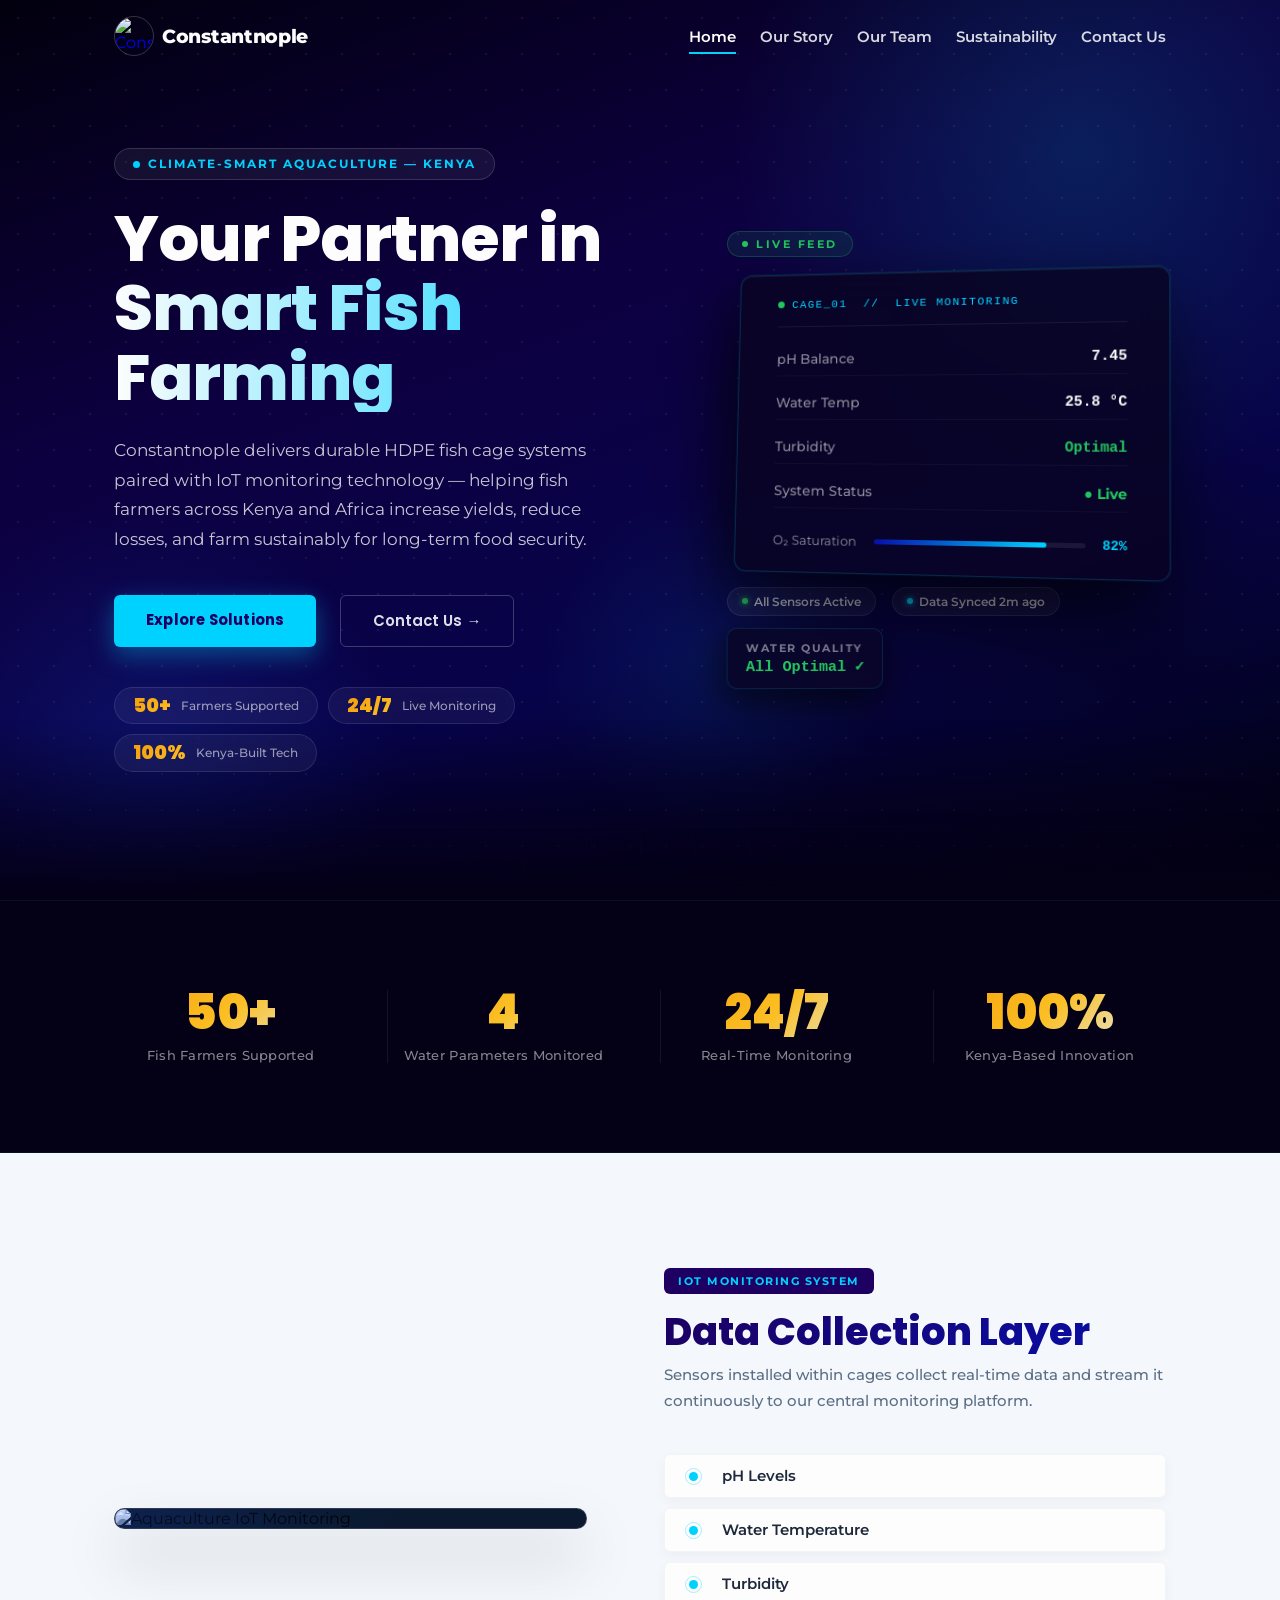
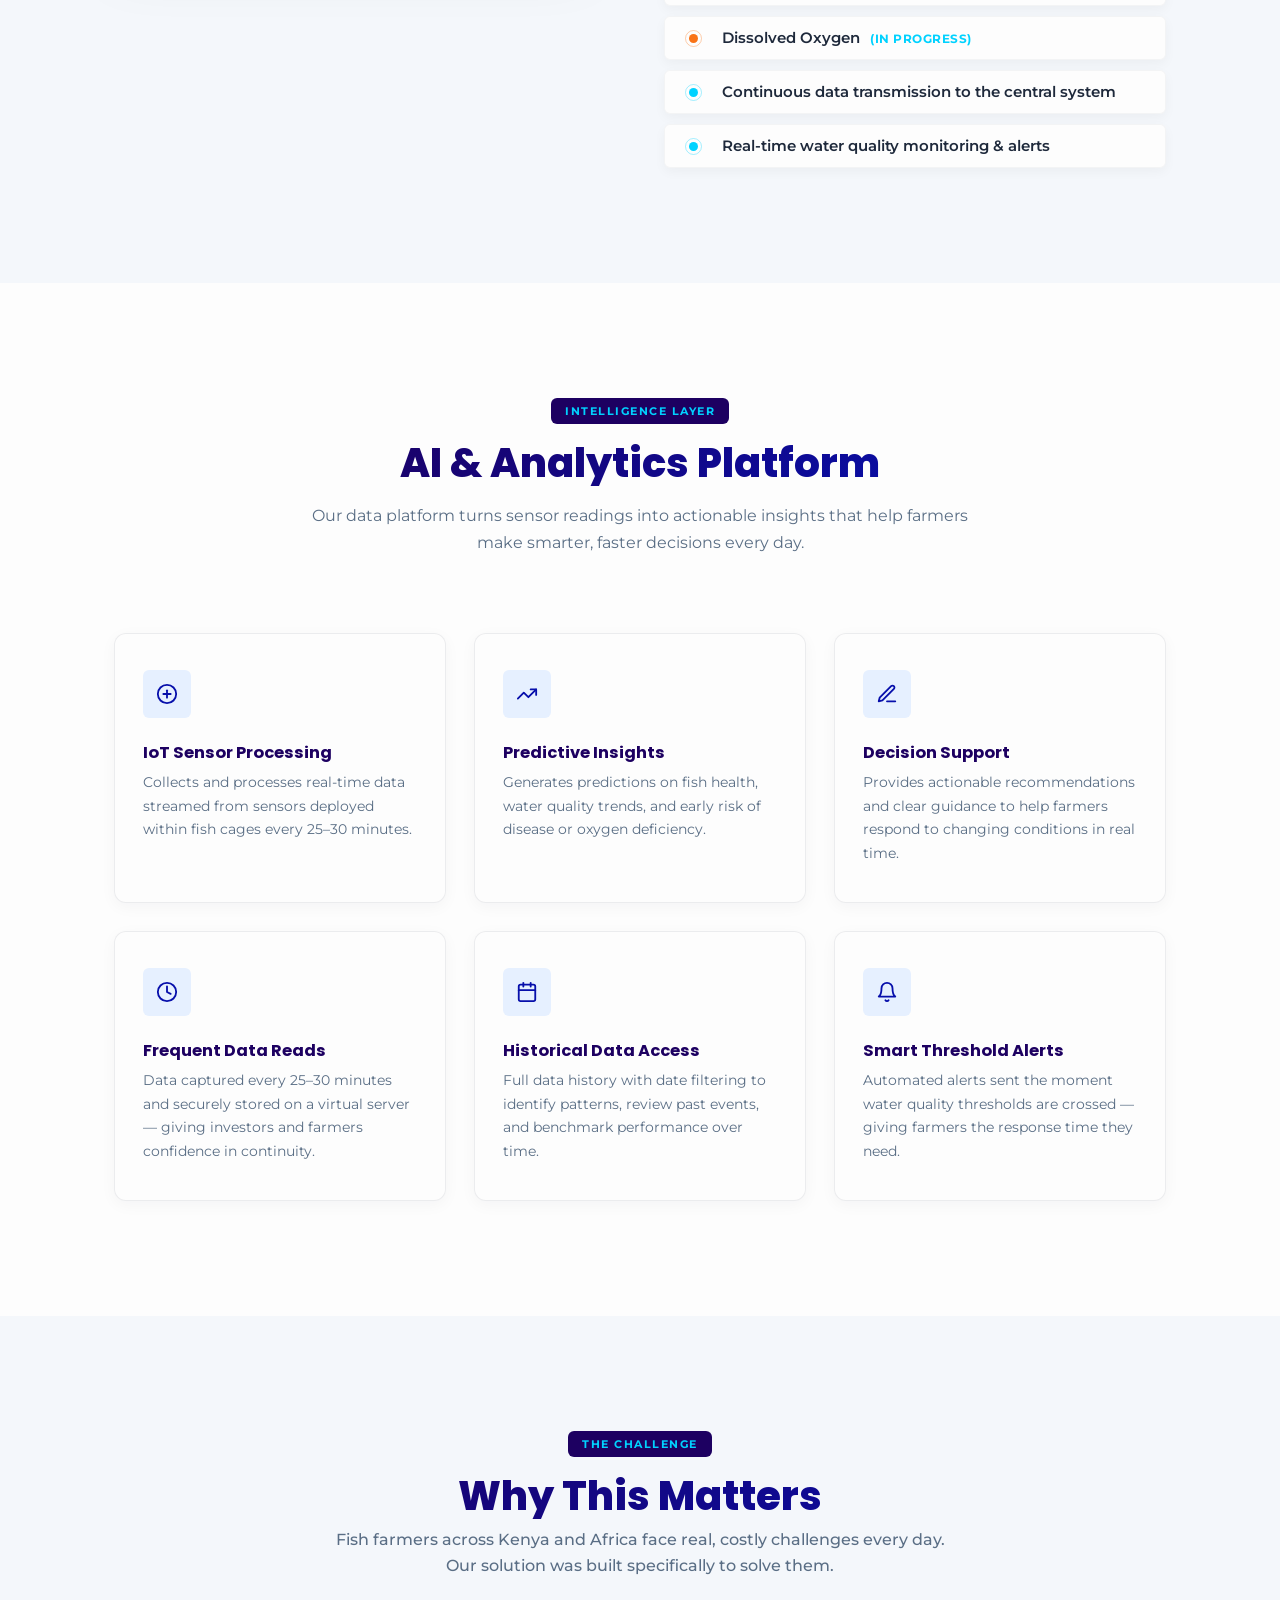
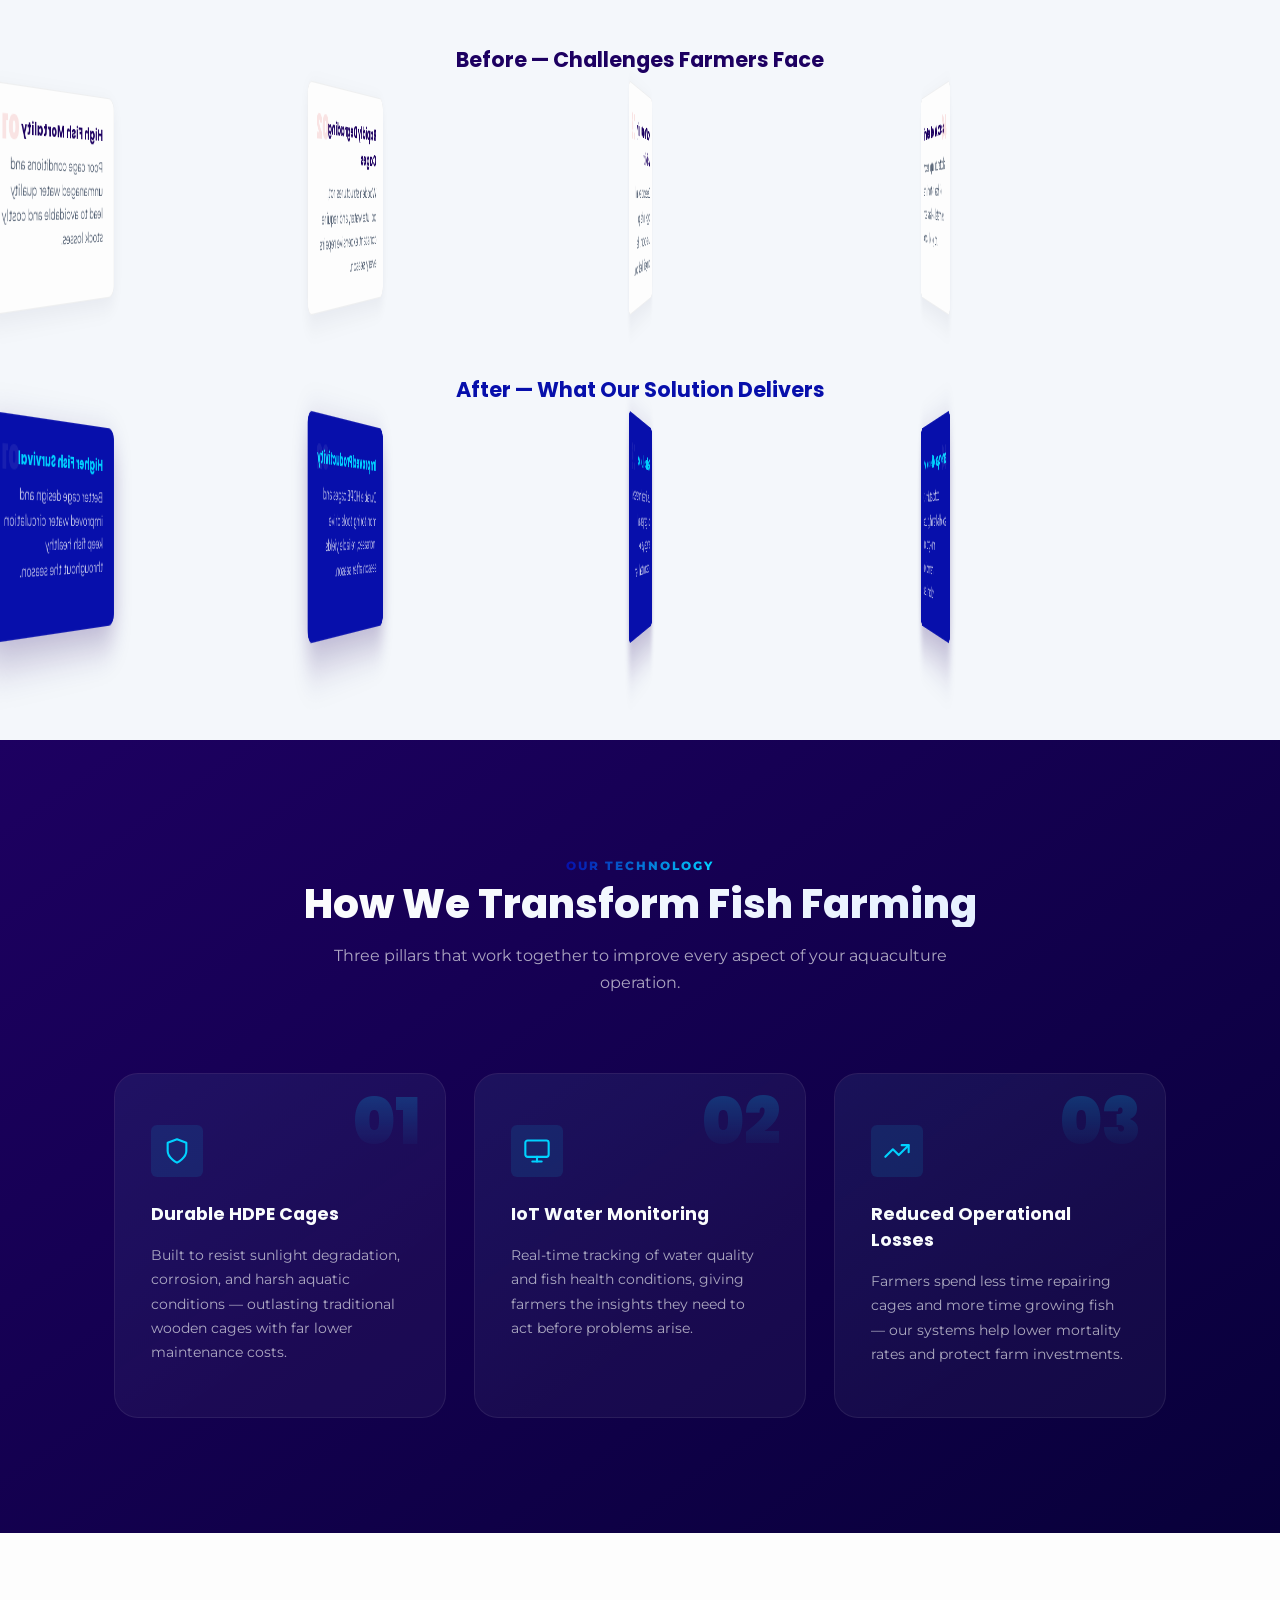
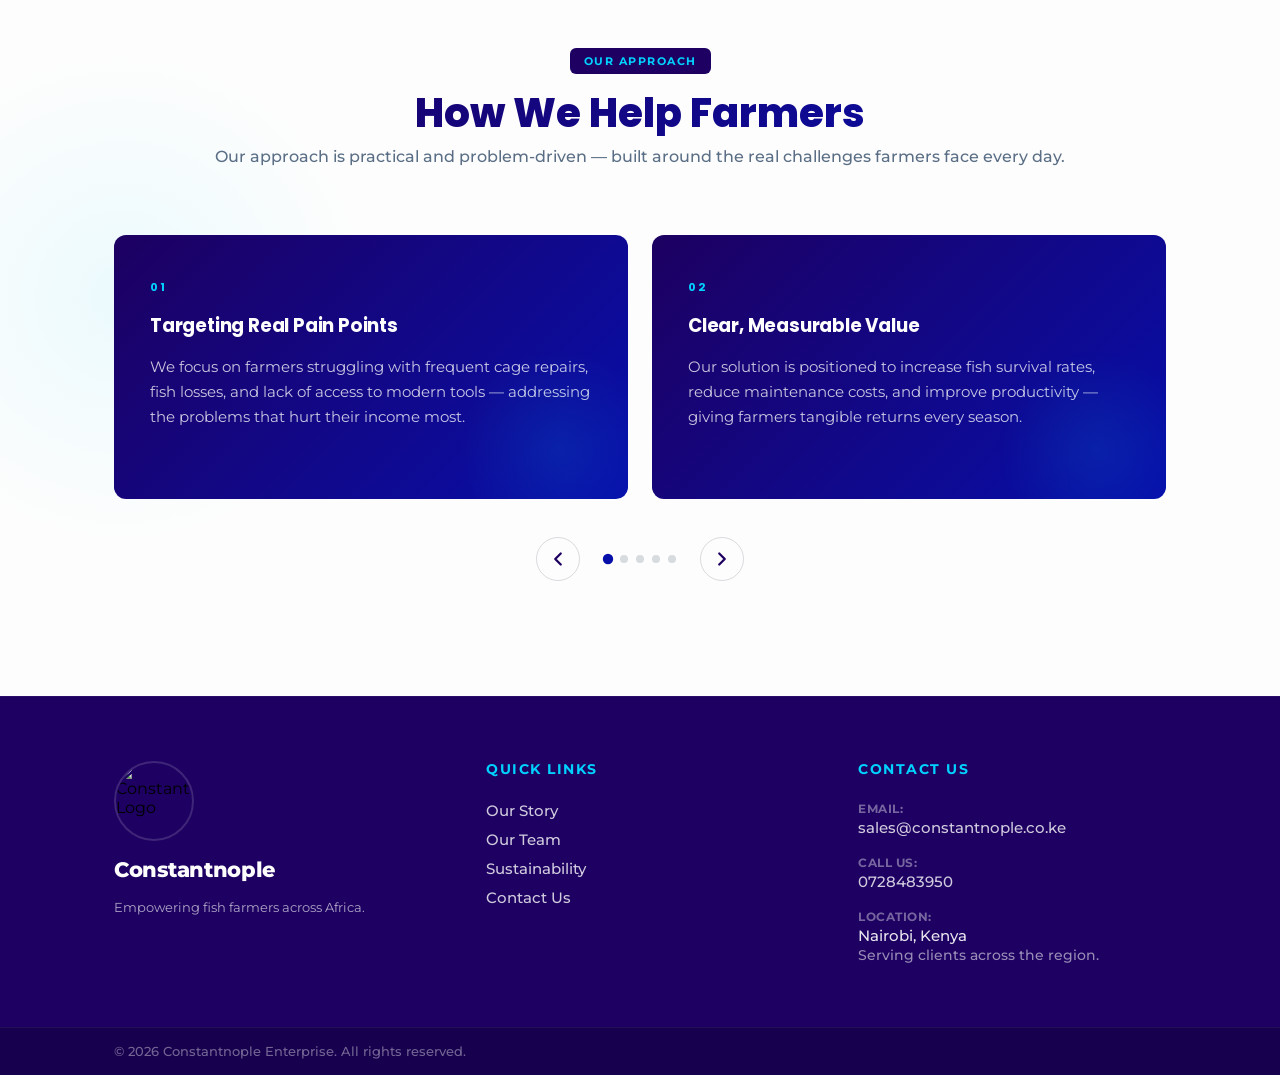
==== commit 4c24d816: "new commit send to github" ====
--- a/index.html
+++ b/index.html
@@ -7,777 +7,467 @@
     <link rel="stylesheet" href="assets/css/root.css" />
     <link rel="stylesheet" href="assets/css/index.css" />
     <link rel="stylesheet" href="assets/css/indexres.css" />
-    <link rel="stylesheet" href="assets/css/contact.css" />
     <link rel="stylesheet" href="assets/css/menus.css" />
   </head>
-  <body data-page="home">
-    <header class="main-header" id="main-header"></header>
-
-    <main class="premium-homepage">
-      <!-- ================= HERO ================= -->
-      <section class="hero-section scroll-reveal">
-        <div class="hero-glow-sphere"></div>
-        <div class="container hero-grid">
-          <div class="hero-content">
-            <div class="fancy-badge">
-              <span class="pulse-dot"></span> Climate-Smart Aquaculture
-            </div>
-            <h1>
-              Your Partner in<br /><span class="text-glow"
-                >SMART FISH FARMING</span
-              >
-            </h1>
-            <p class="hero-lead">
-              Constantnople delivers durable HDPE fish cage systems paired with
-              IoT monitoring technology — helping fish farmers across Kenya and
-              Africa increase yields, reduce losses, and farm sustainably for
-              long-term food security.
+  <body>
+
+    <!-- ============================================================ HEADER -->
+    <header class="main-header">
+      <div class="header-container">
+        <a href="index.html" class="header-brand-block">
+          <img src="assets/imgs/logo.jpg" alt="Constantnople Logo" class="header-logo" />
+          <span class="header-brand-name">Constantnople</span>
+        </a>
+        <nav class="header-nav-container">
+          <ul class="header-nav-list">
+            <li><a href="index.html"       class="header-nav-link active">Home</a></li>
+            <li><a href="our-history.html" class="header-nav-link">Our Story</a></li>
+            <li><a href="our-team.html"    class="header-nav-link">Our Team</a></li>
+            <li><a href="sustainability.html" class="header-nav-link">Sustainability</a></li>
+            <li><a href="contact.html"     class="header-nav-link">Contact Us</a></li>
+          </ul>
+        </nav>
+        <button class="mobile-nav-toggle" aria-label="Toggle Navigation Menu">
+          <span class="hamburger-bar"></span>
+          <span class="hamburger-bar"></span>
+          <span class="hamburger-bar"></span>
+        </button>
+      </div>
+    </header>
+
+    <main>
+
+      <!-- ============================================================ HERO -->
+      <section class="hero-section">
+        <!-- Depth layers (back to front) -->
+        <div class="hero-bg-image"></div>
+        <div class="hero-dot-grid"></div>
+        <div class="hero-glow-a"></div>
+        <div class="hero-glow-b"></div>
+        <div class="hero-glow-c"></div>
+        <div class="hero-3d-floor"></div>
+
+        <div class="container" style="position:relative;z-index:2;">
+          <div class="hero-layout">
+
+            <!-- Left: copy -->
+            <div class="hero-copy">
+              <div class="hero-badge">
+                <span class="pulse-dot"></span>
+                Climate-Smart Aquaculture &mdash; Kenya
+              </div>
+              <h1 class="hero-headline">
+                Your Partner in<br />
+                <span class="hero-headline-accent">Smart Fish Farming</span>
+              </h1>
+              <p class="hero-lead">
+                Constantnople delivers durable HDPE fish cage systems paired with IoT monitoring
+                technology — helping fish farmers across Kenya and Africa increase yields, reduce
+                losses, and farm sustainably for long-term food security.
+              </p>
+              <div class="hero-ctas">
+                <a href="#solutions" class="btn-primary-hero">Explore Solutions</a>
+                <a href="contact.html" class="btn-ghost-hero">Contact Us &rarr;</a>
+              </div>
+              <!-- Floating metric pills -->
+              <div class="hero-stats-row">
+                <div class="hero-stat-pill">
+                  <span class="hero-stat-figure">50+</span>
+                  <span class="hero-stat-label">Farmers Supported</span>
+                </div>
+                <div class="hero-stat-pill">
+                  <span class="hero-stat-figure">24/7</span>
+                  <span class="hero-stat-label">Live Monitoring</span>
+                </div>
+                <div class="hero-stat-pill">
+                  <span class="hero-stat-figure">100%</span>
+                  <span class="hero-stat-label">Kenya-Built Tech</span>
+                </div>
+              </div>
+            </div>
+
+            <!-- Right: 3D telemetry panel -->
+            <div class="hero-panel-side">
+              <div class="panel-depth-tag">
+                <span class="panel-depth-dot"></span>LIVE FEED
+              </div>
+              <div class="telemetry-panel hero-panel-3d">
+                <div class="telemetry-panel-header">
+                  <span class="telem-live-dot"></span>
+                  CAGE_01 &nbsp;//&nbsp; LIVE MONITORING
+                </div>
+                <div class="telemetry-rows">
+                  <div class="telem-row">
+                    <span class="telem-label">pH Balance</span>
+                    <span class="telem-value">7.45</span>
+                  </div>
+                  <div class="telem-row">
+                    <span class="telem-label">Water Temp</span>
+                    <span class="telem-value">25.8 °C</span>
+                  </div>
+                  <div class="telem-row">
+                    <span class="telem-label">Turbidity</span>
+                    <span class="telem-value telem-ok">Optimal</span>
+                  </div>
+                  <div class="telem-row">
+                    <span class="telem-label">System Status</span>
+                    <span class="telem-value telem-live">● Live</span>
+                  </div>
+                </div>
+                <div class="telem-bar-row">
+                  <span class="telem-bar-label">O₂ Saturation</span>
+                  <div class="telem-progress-track">
+                    <div class="telem-progress-fill" style="width:82%"></div>
+                  </div>
+                  <span class="telem-bar-pct">82%</span>
+                </div>
+              </div>
+
+              <div class="hero-mini-chips">
+                <div class="mini-chip"><span class="chip-dot chip-green"></span> All Sensors Active</div>
+                <div class="mini-chip"><span class="chip-dot chip-blue"></span> Data Synced 2m ago</div>
+              </div>
+
+              <!-- Floating depth card -->
+              <div class="hero-depth-card">
+                <span class="depth-card-label">Water Quality</span>
+                <span class="depth-card-val">All Optimal ✓</span>
+              </div>
+            </div>
+
+          </div>
+        </div>
+      </section>
+
+      <!-- ============================================================ STATS STRIP -->
+      <section class="stats-strip">
+        <div class="container">
+          <div class="stats-strip-grid">
+            <div class="stats-strip-item" data-animate="fade-up" data-delay="0">
+              <span class="strip-figure">50+</span>
+              <span class="strip-label">Fish Farmers Supported</span>
+            </div>
+            <div class="stats-strip-item" data-animate="fade-up" data-delay="100">
+              <span class="strip-figure">4</span>
+              <span class="strip-label">Water Parameters Monitored</span>
+            </div>
+            <div class="stats-strip-item" data-animate="fade-up" data-delay="200">
+              <span class="strip-figure">24/7</span>
+              <span class="strip-label">Real-Time Monitoring</span>
+            </div>
+            <div class="stats-strip-item" data-animate="fade-up" data-delay="300">
+              <span class="strip-figure">100%</span>
+              <span class="strip-label">Kenya-Based Innovation</span>
+            </div>
+          </div>
+        </div>
+      </section>
+
+      <!-- ============================================================ IOT MONITORING -->
+      <section class="iot-section scroll-reveal">
+        <div class="container iot-flex-layout">
+
+          <!-- Left: image -->
+          <div class="iot-visual-side">
+            <div class="image-premium-frame">
+              <div class="glass-ambient-glow"></div>
+              <img src="assets/imgs/fishone.jpg" alt="Aquaculture IoT Monitoring" class="iot-display-img" />
+            </div>
+          </div>
+
+          <!-- Right: content -->
+          <div class="iot-details-side">
+            <div class="fancy-box-badge">IoT Monitoring System</div>
+            <h2 data-animate="fade-up">Data Collection Layer</h2>
+            <p class="iot-section-desc" data-animate="fade-up" data-delay="100">
+              Sensors installed within cages collect real-time data and stream it continuously
+              to our central monitoring platform.
             </p>
-            <div class="fancy-cta-group">
-              <a href="#challenge" class="btn-outline">Explore Our Solutions</a>
-            </div>
-          </div>
-          <div class="hero-visual-panel">
-            <div class="floating-telemetry">
-              <div class="telemetry-header">CAGE_01 // SYSTEM REAL-TIME</div>
-              <div class="telemetry-row">
-                <span>pH Balance</span> <strong>7.45</strong>
-              </div>
-              <div class="telemetry-row">
-                <span>Water Temp</span> <strong>25.8°C</strong>
-              </div>
-              <div class="telemetry-row">
-                <span>Turbidity</span> <strong>Optimal</strong>
-              </div>
-            </div>
-          </div>
-        </div>
-      </section>
-
-      <!-- ================= SECTION 2: DATA COLLECTION (FULL-WIDTH) ================= -->
-      <section class="iot-section scroll-reveal">
+            <ul class="iot-parameters-checklist">
+              <li data-animate="fade-up" data-delay="150"><span class="pulse-indicator"></span><strong>pH Levels</strong></li>
+              <li data-animate="fade-up" data-delay="200"><span class="pulse-indicator"></span><strong>Water Temperature</strong></li>
+              <li data-animate="fade-up" data-delay="250"><span class="pulse-indicator"></span><strong>Turbidity</strong></li>
+              <li data-animate="fade-up" data-delay="300"><span class="pulse-indicator orange-alert"></span><strong>Dissolved Oxygen <span class="badge-in-progress">(in progress)</span></strong></li>
+              <li data-animate="fade-up" data-delay="350"><span class="pulse-indicator constant-stream"></span><strong>Continuous data transmission to the central system</strong></li>
+              <li data-animate="fade-up" data-delay="400"><span class="pulse-indicator"></span><strong>Real-time water quality monitoring &amp; alerts</strong></li>
+            </ul>
+          </div>
+
+        </div>
+      </section>
+
+      <!-- ============================================================ INTELLIGENCE PLATFORM -->
+      <section class="analytics-section" id="solutions">
         <div class="container">
-          <div class="iot-section-header scroll-reveal-up">
-            <div class="fancy-box-badge">IoT Monitoring System</div>
-            <h2>Data Collection Layer</h2>
-            <p class="iot-section-desc">
-              Sensors installed within cages collect real-time data on critical
-              water quality parameters — streamed continuously to the central
-              system every 25–30 minutes.
-            </p>
-          </div>
-
-          <div class="sensor-metrics-grid sensor-metrics-grid--quad">
-            <!-- pH -->
-            <div class="sensor-metric-card">
-              <div class="sensor-icon-ring">
-                <svg
-                  viewBox="0 0 24 24"
-                  width="20"
-                  height="20"
-                  fill="none"
-                  stroke="currentColor"
-                  stroke-width="2"
-                  stroke-linecap="round"
-                  stroke-linejoin="round"
-                >
-                  <path
-                    d="M9 3h6m-5 0v7.5L5 17a2 2 0 0 0 1.8 3h10.4A2 2 0 0 0 19 17l-5-6.5V3"
-                  ></path>
-                </svg>
-              </div>
-              <div class="sensor-metric-label">pH Balance</div>
-              <div class="sensor-metric-reading">
-                <span class="sensor-metric-value">7.4</span>
-                <span class="sensor-metric-unit">pH</span>
-              </div>
-              <div class="sensor-status-bar">
-                <div class="sensor-status-fill" style="width: 74%"></div>
-              </div>
-            </div>
-
-            <!-- Temperature -->
-            <div class="sensor-metric-card">
-              <div class="sensor-icon-ring">
-                <svg
-                  viewBox="0 0 24 24"
-                  width="20"
-                  height="20"
-                  fill="none"
-                  stroke="currentColor"
-                  stroke-width="2"
-                  stroke-linecap="round"
-                  stroke-linejoin="round"
-                >
-                  <path
-                    d="M14 14.76V3.5a2.5 2.5 0 0 0-5 0v11.26a4.5 4.5 0 1 0 5 0z"
-                  ></path>
-                </svg>
-              </div>
-              <div class="sensor-metric-label">Temperature</div>
-              <div class="sensor-metric-reading">
-                <span class="sensor-metric-value">25.8</span>
-                <span class="sensor-metric-unit">°C</span>
-              </div>
-              <div class="sensor-status-bar">
-                <div class="sensor-status-fill" style="width: 64%"></div>
-              </div>
-            </div>
-
-            <!-- Turbidity -->
-            <div class="sensor-metric-card">
-              <div class="sensor-icon-ring">
-                <svg
-                  viewBox="0 0 24 24"
-                  width="20"
-                  height="20"
-                  fill="none"
-                  stroke="currentColor"
-                  stroke-width="2"
-                  stroke-linecap="round"
-                  stroke-linejoin="round"
-                >
-                  <path d="M12 2.69l5.66 5.66a8 8 0 1 1-11.31 0z"></path>
-                </svg>
-              </div>
-              <div class="sensor-metric-label">Turbidity</div>
-              <div class="sensor-metric-reading">
-                <span class="sensor-metric-value">Optimal</span>
-              </div>
-              <div class="sensor-status-bar">
-                <div class="sensor-status-fill" style="width: 82%"></div>
-              </div>
-            </div>
-
-            <!-- Dissolved O₂ -->
-            <div class="sensor-metric-card sensor-metric-completed">
-              <div class="sensor-completed-badge">Completed</div>
-              <div class="sensor-icon-ring">
-                <svg
-                  viewBox="0 0 24 24"
-                  width="20"
-                  height="20"
-                  fill="none"
-                  stroke="currentColor"
-                  stroke-width="2"
-                  stroke-linecap="round"
-                  stroke-linejoin="round"
-                >
-                  <path d="M18 8h1a4 4 0 0 1 0 8h-1"></path>
-                  <path d="M2 8h16v9a4 4 0 0 1-4 4H6a4 4 0 0 1-4-4V8z"></path>
-                  <line x1="6" y1="1" x2="6" y2="4"></line>
-                  <line x1="10" y1="1" x2="10" y2="4"></line>
-                  <line x1="14" y1="1" x2="14" y2="4"></line>
-                </svg>
-              </div>
-              <div class="sensor-metric-label">Dissolved O₂</div>
-              <div class="sensor-metric-reading">
-                <span class="sensor-metric-value">8.2</span>
-                <span class="sensor-metric-unit">mg/L</span>
-              </div>
-              <div class="sensor-status-bar">
-                <div class="sensor-status-fill" style="width: 88%"></div>
-              </div>
-            </div>
-          </div>
-
-          <div class="iot-capability-chips iot-chips-centered">
-            <div class="iot-chip">
-              <span class="chip-dot"></span>
-              Continuous Data Transmission
-            </div>
-            <div class="iot-chip">
-              <span class="chip-dot"></span>
-              Real-time Monitoring
-            </div>
-            <div class="iot-chip chip-alert">
-              <span class="chip-dot chip-alert-dot"></span>
-              Abnormal Condition Alerts
-            </div>
-          </div>
-        </div>
-      </section>
-
-      <!-- ================= SECTION 3: AI & ANALYTICS (REDESIGNED DARK) ================= -->
-      <section class="analytics-section">
+
+          <div class="analytics-clean-header scroll-reveal-up" data-animate="fade-up">
+            <span class="fancy-box-badge">Intelligence Layer</span>
+            <h2>AI &amp; Analytics Platform</h2>
+            <p class="analytics-lead">Our data platform turns sensor readings into actionable insights that help farmers make smarter, faster decisions every day.</p>
+          </div>
+
+          <div class="analytics-offer-grid">
+
+            <div class="offer-card" data-animate="fade-up" data-delay="0">
+              <div class="offer-card-icon">
+                <svg width="22" height="22" viewBox="0 0 24 24" fill="none" stroke="currentColor" stroke-width="2" stroke-linecap="round" stroke-linejoin="round"><circle cx="12" cy="12" r="10"/><line x1="12" y1="8" x2="12" y2="16"/><line x1="8" y1="12" x2="16" y2="12"/></svg>
+              </div>
+              <h3>IoT Sensor Processing</h3>
+              <p>Collects and processes real-time data streamed from sensors deployed within fish cages every 25–30 minutes.</p>
+            </div>
+
+            <div class="offer-card" data-animate="fade-up" data-delay="100">
+              <div class="offer-card-icon">
+                <svg width="22" height="22" viewBox="0 0 24 24" fill="none" stroke="currentColor" stroke-width="2" stroke-linecap="round" stroke-linejoin="round"><polyline points="22 7 13.5 15.5 8.5 10.5 2 17"/><polyline points="16 7 22 7 22 13"/></svg>
+              </div>
+              <h3>Predictive Insights</h3>
+              <p>Generates predictions on fish health, water quality trends, and early risk of disease or oxygen deficiency.</p>
+            </div>
+
+            <div class="offer-card" data-animate="fade-up" data-delay="200">
+              <div class="offer-card-icon">
+                <svg width="22" height="22" viewBox="0 0 24 24" fill="none" stroke="currentColor" stroke-width="2" stroke-linecap="round" stroke-linejoin="round"><path d="M12 20h9"/><path d="M16.5 3.5a2.121 2.121 0 0 1 3 3L7 19l-4 1 1-4L16.5 3.5z"/></svg>
+              </div>
+              <h3>Decision Support</h3>
+              <p>Provides actionable recommendations and clear guidance to help farmers respond to changing conditions in real time.</p>
+            </div>
+
+            <div class="offer-card" data-animate="fade-up" data-delay="100">
+              <div class="offer-card-icon">
+                <svg width="22" height="22" viewBox="0 0 24 24" fill="none" stroke="currentColor" stroke-width="2" stroke-linecap="round" stroke-linejoin="round"><circle cx="12" cy="12" r="10"/><polyline points="12 6 12 12 16 14"/></svg>
+              </div>
+              <h3>Frequent Data Reads</h3>
+              <p>Data captured every 25–30 minutes and securely stored on a virtual server — giving investors and farmers confidence in continuity.</p>
+            </div>
+
+            <div class="offer-card" data-animate="fade-up" data-delay="200">
+              <div class="offer-card-icon">
+                <svg width="22" height="22" viewBox="0 0 24 24" fill="none" stroke="currentColor" stroke-width="2" stroke-linecap="round" stroke-linejoin="round"><rect x="3" y="4" width="18" height="18" rx="2" ry="2"/><line x1="16" y1="2" x2="16" y2="6"/><line x1="8" y1="2" x2="8" y2="6"/><line x1="3" y1="10" x2="21" y2="10"/></svg>
+              </div>
+              <h3>Historical Data Access</h3>
+              <p>Full data history with date filtering to identify patterns, review past events, and benchmark performance over time.</p>
+            </div>
+
+            <div class="offer-card" data-animate="fade-up" data-delay="300">
+              <div class="offer-card-icon">
+                <svg width="22" height="22" viewBox="0 0 24 24" fill="none" stroke="currentColor" stroke-width="2" stroke-linecap="round" stroke-linejoin="round"><path d="M18 8A6 6 0 0 0 6 8c0 7-3 9-3 9h18s-3-2-3-9"/><path d="M13.73 21a2 2 0 0 1-3.46 0"/></svg>
+              </div>
+              <h3>Smart Threshold Alerts</h3>
+              <p>Automated alerts sent the moment water quality thresholds are crossed — giving farmers the response time they need.</p>
+            </div>
+
+          </div>
+        </div>
+      </section>
+
+      <!-- ============================================================ THE CHALLENGE -->
+      <section class="challenge-section" id="challenge">
         <div class="container">
-          <div class="analytics-clean-header scroll-reveal-up">
-            <span class="analytics-label">Intelligence Layer</span>
-            <h2>AI &amp; Analytics Platform</h2>
-            <p class="analytics-section-lead">
-              Raw sensor data transformed into actionable intelligence — giving
-              farmers and investors the insights they need to act decisively and
-              reduce risk.
-            </p>
-          </div>
-
-          <div class="analytics-feature-grid">
-            <div class="analytics-feature-card reveal-from-left">
-              <div class="analytics-card-icon">
-                <svg
-                  viewBox="0 0 24 24"
-                  width="22"
-                  height="22"
-                  fill="none"
-                  stroke="currentColor"
-                  stroke-width="2"
-                  stroke-linecap="round"
-                  stroke-linejoin="round"
-                >
-                  <rect x="4" y="4" width="16" height="16" rx="2"></rect>
-                  <rect x="9" y="9" width="6" height="6"></rect>
-                  <line x1="9" y1="1" x2="9" y2="4"></line>
-                  <line x1="15" y1="1" x2="15" y2="4"></line>
-                  <line x1="9" y1="20" x2="9" y2="23"></line>
-                  <line x1="15" y1="20" x2="15" y2="23"></line>
-                  <line x1="20" y1="9" x2="23" y2="9"></line>
-                  <line x1="20" y1="14" x2="23" y2="14"></line>
-                  <line x1="1" y1="9" x2="4" y2="9"></line>
-                  <line x1="1" y1="14" x2="4" y2="14"></line>
-                </svg>
-              </div>
-              <h3>Data Processing Engine</h3>
-              <p>
-                Processes data collected from IoT sensors across all cages,
-                normalizing and enriching readings for downstream analysis.
-              </p>
-              <div class="analytics-card-accent"></div>
-            </div>
-
-            <div class="analytics-feature-card reveal-from-up">
-              <div class="analytics-card-icon">
-                <svg
-                  viewBox="0 0 24 24"
-                  width="22"
-                  height="22"
-                  fill="none"
-                  stroke="currentColor"
-                  stroke-width="2"
-                  stroke-linecap="round"
-                  stroke-linejoin="round"
-                >
-                  <polyline points="23 6 13.5 15.5 8.5 10.5 1 18"></polyline>
-                  <polyline points="17 6 23 6 23 12"></polyline>
-                </svg>
-              </div>
-              <h3>Predictive Insights</h3>
-              <p>
-                Generates predictions on fish health trajectories, water quality
-                trends, and early indicators of disease or oxygen stress.
-              </p>
-              <div class="analytics-card-accent"></div>
-            </div>
-
-            <div class="analytics-feature-card reveal-from-right">
-              <div class="analytics-card-icon">
-                <svg
-                  viewBox="0 0 24 24"
-                  width="22"
-                  height="22"
-                  fill="none"
-                  stroke="currentColor"
-                  stroke-width="2"
-                  stroke-linecap="round"
-                  stroke-linejoin="round"
-                >
-                  <circle cx="12" cy="12" r="3"></circle>
-                  <path
-                    d="M19.07 4.93l-1.41 1.41M17.66 17.66l1.41 1.41M4.93 4.93l1.41 1.41M6.34 17.66l-1.41 1.41M22 12h-2M4 12H2M12 22v-2M12 4V2"
-                  ></path>
-                </svg>
-              </div>
-              <h3>Decision Support Tools</h3>
-              <p>
-                Translates complex data into clear, actionable recommendations —
-                no technical expertise required for day-to-day farm management.
-              </p>
-              <div class="analytics-card-accent"></div>
-            </div>
-
-            <div class="analytics-feature-card reveal-from-left">
-              <div class="analytics-card-icon">
-                <svg
-                  viewBox="0 0 24 24"
-                  width="22"
-                  height="22"
-                  fill="none"
-                  stroke="currentColor"
-                  stroke-width="2"
-                  stroke-linecap="round"
-                  stroke-linejoin="round"
-                >
-                  <rect x="3" y="4" width="18" height="18" rx="2" ry="2"></rect>
-                  <line x1="16" y1="2" x2="16" y2="6"></line>
-                  <line x1="8" y1="2" x2="8" y2="6"></line>
-                  <line x1="3" y1="10" x2="21" y2="10"></line>
-                </svg>
-              </div>
-              <h3>Historical Data Access</h3>
-              <p>
-                Filter and review past readings by date range — identify
-                seasonal patterns and benchmark performance over time.
-              </p>
-              <div class="analytics-card-accent"></div>
-            </div>
-
-            <div class="analytics-feature-card reveal-from-down">
-              <div class="analytics-card-icon">
-                <svg
-                  viewBox="0 0 24 24"
-                  width="22"
-                  height="22"
-                  fill="none"
-                  stroke="currentColor"
-                  stroke-width="2"
-                  stroke-linecap="round"
-                  stroke-linejoin="round"
-                >
-                  <path d="M18 8A6 6 0 0 0 6 8c0 7-3 9-3 9h18s-3-2-3-9"></path>
-                  <path d="M13.73 21a2 2 0 0 1-3.46 0"></path>
-                </svg>
-              </div>
-              <h3>Real-time Alert System</h3>
-              <p>
-                Sends instant notifications when readings cross critical
-                thresholds — giving farmers time to intervene before losses
-                occur.
-              </p>
-              <div class="analytics-card-accent"></div>
-            </div>
-
-            <div class="analytics-feature-card reveal-from-right">
-              <div class="analytics-card-icon">
-                <svg
-                  viewBox="0 0 24 24"
-                  width="22"
-                  height="22"
-                  fill="none"
-                  stroke="currentColor"
-                  stroke-width="2"
-                  stroke-linecap="round"
-                  stroke-linejoin="round"
-                >
-                  <rect x="2" y="3" width="20" height="14" rx="2" ry="2"></rect>
-                  <line x1="8" y1="21" x2="16" y2="21"></line>
-                  <line x1="12" y1="17" x2="12" y2="21"></line>
-                </svg>
-              </div>
-              <h3>Farmer &amp; Investor Dashboard</h3>
-              <p>
-                A unified view for farmers managing daily operations and
-                investors needing transparency — with reads every 25–30 minutes.
-              </p>
-              <div class="analytics-card-accent"></div>
-            </div>
-          </div>
-        </div>
-      </section>
-
-      <!-- ================= SECTION 4: THE CHALLENGE ================= -->
-      <section class="challenge-section scroll-reveal" id="challenge">
-        <div class="container">
-          <div class="challenge-clean-header">
+
+          <div class="challenge-clean-header" data-animate="fade-up">
             <div class="challenge-mini-badge">The Challenge</div>
             <h2>Why This Matters</h2>
             <p class="challenge-section-lead">
-              Fish farmers across Kenya and Africa face real, costly challenges
-              every day. Our solution was built specifically to solve them.
+              Fish farmers across Kenya and Africa face real, costly challenges every day.<br />
+              Our solution was built specifically to solve them.
             </p>
           </div>
 
-          <div class="challenge-panels">
-            <!-- Before Panel -->
-            <div class="challenge-panel challenge-panel--before">
-              <div class="challenge-panel-header">
-                <svg
-                  viewBox="0 0 24 24"
-                  width="16"
-                  height="16"
-                  fill="none"
-                  stroke="currentColor"
-                  stroke-width="2.5"
-                  stroke-linecap="round"
-                  stroke-linejoin="round"
-                >
-                  <path
-                    d="M10.29 3.86L1.82 18a2 2 0 0 0 1.71 3h16.94a2 2 0 0 0 1.71-3L13.71 3.86a2 2 0 0 0-3.42 0z"
-                  ></path>
-                  <line x1="12" y1="9" x2="12" y2="13"></line>
-                  <line x1="12" y1="17" x2="12.01" y2="17"></line>
-                </svg>
-                <span>Before Constantnople</span>
-              </div>
-              <div class="challenge-panel-items">
-                <div class="challenge-panel-item">
-                  <span class="cpi-num">01</span>
-                  <div class="cpi-body">
-                    <h3>High fish mortality</h3>
-                    <p>
-                      Poor cage conditions and unmanaged water quality lead to
-                      avoidable stock losses.
-                    </p>
-                  </div>
-                </div>
-                <div class="challenge-panel-item">
-                  <span class="cpi-num">02</span>
-                  <div class="cpi-body">
-                    <h3>Rapidly degrading cages</h3>
-                    <p>
-                      Wooden structures rot, pollute water, and require constant
-                      expensive repairs.
-                    </p>
-                  </div>
-                </div>
-                <div class="challenge-panel-item">
-                  <span class="cpi-num">03</span>
-                  <div class="cpi-body">
-                    <h3>No water quality visibility</h3>
-                    <p>
-                      Disease outbreaks and oxygen crashes go undetected until
-                      the damage is done.
-                    </p>
-                  </div>
-                </div>
-                <div class="challenge-panel-item">
-                  <span class="cpi-num">04</span>
-                  <div class="cpi-body">
-                    <h3>Limited access to technology</h3>
-                    <p>
-                      Modern aquaculture tools remain out of reach for
-                      small-scale farmers.
-                    </p>
-                  </div>
-                </div>
-              </div>
-            </div>
-
-            <!-- After Panel -->
-            <div class="challenge-panel challenge-panel--after">
-              <div class="challenge-panel-header">
-                <svg
-                  viewBox="0 0 24 24"
-                  width="16"
-                  height="16"
-                  fill="none"
-                  stroke="currentColor"
-                  stroke-width="2.5"
-                  stroke-linecap="round"
-                  stroke-linejoin="round"
-                >
-                  <path d="M22 11.08V12a10 10 0 1 1-5.93-9.14"></path>
-                  <polyline points="22 4 12 14.01 9 11.01"></polyline>
-                </svg>
-                <span>With Constantnople</span>
-              </div>
-              <div class="challenge-panel-items">
-                <div class="challenge-panel-item">
-                  <span class="cpi-num">01</span>
-                  <div class="cpi-body">
-                    <h3>Higher fish survival rates</h3>
-                    <p>
-                      Better cage design and improved water circulation keep
-                      fish healthy throughout the season.
-                    </p>
-                  </div>
-                </div>
-                <div class="challenge-panel-item">
-                  <span class="cpi-num">02</span>
-                  <div class="cpi-body">
-                    <h3>Improved farm productivity</h3>
-                    <p>
-                      Durable HDPE cages and monitoring tools drive increased
-                      yields season after season.
-                    </p>
-                  </div>
-                </div>
-                <div class="challenge-panel-item">
-                  <span class="cpi-num">03</span>
-                  <div class="cpi-body">
-                    <h3>Reduced operational losses</h3>
-                    <p>
-                      Less time and money spent on cage repairs and emergency
-                      stock replacement.
-                    </p>
-                  </div>
-                </div>
-                <div class="challenge-panel-item">
-                  <span class="cpi-num">04</span>
-                  <div class="cpi-body">
-                    <h3>Protected aquatic ecosystems</h3>
-                    <p>
-                      Contributes to food security, farmer livelihoods, and
-                      long-term environmental sustainability.
-                    </p>
-                  </div>
-                </div>
-              </div>
-            </div>
-          </div>
-        </div>
-      </section>
-
-      <!-- ================= SECTION 5: OUR TECHNOLOGY ================= -->
+          <div class="cards-timeline-heading heading-before" data-animate="fade-up">Before — Challenges Farmers Face</div>
+          <div class="challenge-cards-row row-before">
+            <div class="flip-perspective-card card-style-white flip-delay-1">
+              <div class="card-num-indicator">01</div>
+              <h3>High Fish Mortality</h3>
+              <p>Poor cage conditions and unmanaged water quality lead to avoidable and costly stock losses.</p>
+            </div>
+            <div class="flip-perspective-card card-style-white flip-delay-2">
+              <div class="card-num-indicator">02</div>
+              <h3>Rapidly Degrading Cages</h3>
+              <p>Wooden structures rot, pollute water, and require constant expensive repairs every season.</p>
+            </div>
+            <div class="flip-perspective-card card-style-white flip-delay-3">
+              <div class="card-num-indicator">03</div>
+              <h3>No Water Quality Visibility</h3>
+              <p>Disease outbreaks and oxygen crashes go undetected until the damage is already done.</p>
+            </div>
+            <div class="flip-perspective-card card-style-white flip-delay-4">
+              <div class="card-num-indicator">04</div>
+              <h3>Limited Tech Access</h3>
+              <p>Modern aquaculture tools remain out of reach for most small-scale farmers across the region.</p>
+            </div>
+          </div>
+
+          <div class="cards-timeline-heading heading-after" data-animate="fade-up">After — What Our Solution Delivers</div>
+          <div class="challenge-cards-row row-after">
+            <div class="flip-perspective-card card-style-dark flip-delay-1">
+              <div class="card-num-indicator">01</div>
+              <h3>Higher Fish Survival</h3>
+              <p>Better cage design and improved water circulation keep fish healthy throughout the season.</p>
+            </div>
+            <div class="flip-perspective-card card-style-dark flip-delay-2">
+              <div class="card-num-indicator">02</div>
+              <h3>Improved Productivity</h3>
+              <p>Durable HDPE cages and monitoring tools drive increased, reliable yields season after season.</p>
+            </div>
+            <div class="flip-perspective-card card-style-dark flip-delay-3">
+              <div class="card-num-indicator">03</div>
+              <h3>Reduced Losses</h3>
+              <p>Less time and money spent on cage repairs and emergency stock replacement each year.</p>
+            </div>
+            <div class="flip-perspective-card card-style-dark flip-delay-4">
+              <div class="card-num-indicator">04</div>
+              <h3>Protected Ecosystems</h3>
+              <p>Contributes to food security, farmer livelihoods, and long-term environmental sustainability.</p>
+            </div>
+          </div>
+
+        </div>
+      </section>
+
+      <!-- ============================================================ TECHNOLOGY PILLARS -->
       <section class="technology-pillars-section scroll-reveal">
         <div class="container">
-          <div class="fancy-centered-header">
+          <div class="fancy-centered-header" data-animate="fade-up">
             <span class="gradient-label">Our Technology</span>
             <h2>How We Transform Fish Farming</h2>
-            <p>
-              Three pillars that work together to improve every aspect of your
-              aquaculture operation.
-            </p>
+            <p>Three pillars that work together to improve every aspect of your aquaculture operation.</p>
           </div>
 
           <div class="glowing-pillars-grid">
-            <div class="fancy-pillar-card">
+            <div class="fancy-pillar-card" data-animate="fade-up" data-delay="0">
               <div class="card-overlay-gradient"></div>
               <div class="pillar-number-glow">01</div>
+              <div class="pillar-icon-wrap">
+                <svg width="28" height="28" viewBox="0 0 24 24" fill="none" stroke="currentColor" stroke-width="1.8" stroke-linecap="round" stroke-linejoin="round"><path d="M12 22s8-4 8-10V5l-8-3-8 3v7c0 6 8 10 8 10z"/></svg>
+              </div>
               <h3>Durable HDPE Cages</h3>
-              <p>
-                Built to resist sunlight degradation, corrosion, and harsh
-                aquatic conditions — outlasting traditional wooden cages with
-                far lower maintenance costs.
-              </p>
-            </div>
-            <div class="fancy-pillar-card">
+              <p>Built to resist sunlight degradation, corrosion, and harsh aquatic conditions — outlasting traditional wooden cages with far lower maintenance costs.</p>
+            </div>
+            <div class="fancy-pillar-card" data-animate="fade-up" data-delay="150">
               <div class="card-overlay-gradient"></div>
               <div class="pillar-number-glow">02</div>
+              <div class="pillar-icon-wrap">
+                <svg width="28" height="28" viewBox="0 0 24 24" fill="none" stroke="currentColor" stroke-width="1.8" stroke-linecap="round" stroke-linejoin="round"><rect x="2" y="3" width="20" height="14" rx="2"/><line x1="8" y1="21" x2="16" y2="21"/><line x1="12" y1="17" x2="12" y2="21"/></svg>
+              </div>
               <h3>IoT Water Monitoring</h3>
-              <p>
-                Real-time tracking of water quality and fish health conditions,
-                giving farmers the insights they need to act before problems
-                arise.
-              </p>
-            </div>
-            <div class="fancy-pillar-card">
+              <p>Real-time tracking of water quality and fish health conditions, giving farmers the insights they need to act before problems arise.</p>
+            </div>
+            <div class="fancy-pillar-card" data-animate="fade-up" data-delay="300">
               <div class="card-overlay-gradient"></div>
               <div class="pillar-number-glow">03</div>
+              <div class="pillar-icon-wrap">
+                <svg width="28" height="28" viewBox="0 0 24 24" fill="none" stroke="currentColor" stroke-width="1.8" stroke-linecap="round" stroke-linejoin="round"><polyline points="22 7 13.5 15.5 8.5 10.5 2 17"/><polyline points="16 7 22 7 22 13"/></svg>
+              </div>
               <h3>Reduced Operational Losses</h3>
-              <p>
-                Farmers spend less time repairing cages and more time growing
-                fish. Our systems help lower mortality rates and protect farm
-                investments.
-              </p>
-            </div>
-          </div>
-        </div>
-      </section>
-
-      <!-- ================= SECTION 6: OUR APPROACH ================= -->
+              <p>Farmers spend less time repairing cages and more time growing fish — our systems help lower mortality rates and protect farm investments.</p>
+            </div>
+          </div>
+        </div>
+      </section>
+
+      <!-- ============================================================ OUR APPROACH -->
       <section class="approach-section scroll-reveal" id="approach">
         <div class="container">
-          <div class="approach-glass-header">
+
+          <div class="approach-glass-header" data-animate="fade-up">
             <span class="challenge-mini-badge">Our Approach</span>
             <h2>How We Help Farmers</h2>
             <p class="challenge-section-lead">
-              Our approach is practical and problem-driven — built around
-              <br />the real challenges farmers face every day.
+              Our approach is practical and problem-driven — built around the real challenges farmers face every day.
             </p>
           </div>
 
           <div class="approach-slider-viewport">
             <div class="approach-slider-track">
               <div class="approach-glass-card">
+                <div class="approach-card-num">01</div>
                 <h3>Targeting Real Pain Points</h3>
-                <p>
-                  We focus on farmers struggling with frequent cage repairs,
-                  fish losses, and lack of access to modern tools — addressing
-                  the problems that hurt their income most.
-                </p>
+                <p>We focus on farmers struggling with frequent cage repairs, fish losses, and lack of access to modern tools — addressing the problems that hurt their income most.</p>
               </div>
               <div class="approach-glass-card">
+                <div class="approach-card-num">02</div>
                 <h3>Clear, Measurable Value</h3>
-                <p>
-                  Our solution is positioned to increase fish survival rates,
-                  reduce maintenance costs, and improve productivity — giving
-                  farmers tangible returns on every season.
-                </p>
+                <p>Our solution is positioned to increase fish survival rates, reduce maintenance costs, and improve productivity — giving farmers tangible returns every season.</p>
               </div>
               <div class="approach-glass-card">
+                <div class="approach-card-num">03</div>
                 <h3>Tested with Early Adopters</h3>
-                <p>
-                  We tested our system with real farmers, gathered their
-                  feedback to refine the product, and demonstrated real-world
-                  results — better cage durability and higher fish survival
-                  rates.
-                </p>
+                <p>We tested our system with real farmers, gathered their feedback to refine the product, and demonstrated real-world results — better cage durability and higher survival rates.</p>
               </div>
               <div class="approach-glass-card">
+                <div class="approach-card-num">04</div>
                 <h3>Building Trust Through Results</h3>
-                <p>
-                  Rather than selling technology alone, we show practical
-                  improvements, prioritize ease of use, and provide tools that
-                  genuinely simplify day-to-day farm management.
-                </p>
+                <p>Rather than selling technology alone, we show practical improvements, prioritise ease of use, and provide tools that genuinely simplify day-to-day farm management.</p>
               </div>
               <div class="approach-glass-card">
+                <div class="approach-card-num">05</div>
                 <h3>Long-Term Farmer Empowerment</h3>
-                <p>
-                  Our goal goes beyond selling cages. We support sustainable
-                  livelihoods, strengthen food security, and enable farmers to
-                  scale their operations over time.
-                </p>
+                <p>Our goal goes beyond selling cages. We support sustainable livelihoods, strengthen food security, and enable farmers to scale their operations over time.</p>
               </div>
             </div>
           </div>
 
           <div class="approach-slider-controls">
-            <button class="slider-arrow arrow-prev" aria-label="Previous Slide">
-              <svg
-                viewBox="0 0 24 24"
-                width="24"
-                height="24"
-                fill="none"
-                stroke="currentColor"
-                stroke-width="2.5"
-                stroke-linecap="round"
-                stroke-linejoin="round"
-              >
-                <polyline points="15 18 9 12 15 6"></polyline>
-              </svg>
+            <button class="slider-arrow arrow-prev" aria-label="Previous">
+              <svg viewBox="0 0 24 24" width="22" height="22" fill="none" stroke="currentColor" stroke-width="2.5" stroke-linecap="round" stroke-linejoin="round"><polyline points="15 18 9 12 15 6"/></svg>
             </button>
-            <button class="slider-arrow arrow-next" aria-label="Next Slide">
-              <svg
-                viewBox="0 0 24 24"
-                width="24"
-                height="24"
-                fill="none"
-                stroke="currentColor"
-                stroke-width="2.5"
-                stroke-linecap="round"
-                stroke-linejoin="round"
-              >
-                <polyline points="9 18 15 12 9 6"></polyline>
-              </svg>
+            <div class="slider-dots" id="sliderDots"></div>
+            <button class="slider-arrow arrow-next" aria-label="Next">
+              <svg viewBox="0 0 24 24" width="22" height="22" fill="none" stroke="currentColor" stroke-width="2.5" stroke-linecap="round" stroke-linejoin="round"><polyline points="9 18 15 12 9 6"/></svg>
             </button>
           </div>
-        </div>
-      </section>
-
-      <!-- ================= CONTACT FORM SECTION ================= -->
-      <section class="index-contact-section scroll-reveal" id="contact">
-        <div class="container">
-          <div class="index-contact-layout">
-            <div class="index-contact-info">
-              <div class="fancy-box-badge">Work With Us</div>
-              <h2>Design Your Perfect Aquatic System</h2>
-              <p class="index-contact-lead">
-                Let our engineering team help you design the perfect system for
-                your aquatic project — from cage sizing to full IoT integration.
-              </p>
-              <ul class="index-contact-benefits">
-                <li>
-                  <span class="benefit-dot"></span>
-                  Custom cage sizing for any water body
-                </li>
-                <li>
-                  <span class="benefit-dot"></span>
-                  IoT sensor integration tailored to your farm
-                </li>
-                <li>
-                  <span class="benefit-dot"></span>
-                  Real-time monitoring and alert setup
-                </li>
-                <li>
-                  <span class="benefit-dot"></span>
-                  Dedicated technical support team
-                </li>
-              </ul>
-            </div>
-
-            <div class="index-contact-form-wrap">
-              <div class="contact-form-card">
-                <h2>Tell us about your project</h2>
-                <form
-                  id="indexContactForm"
-                  class="interactive-form-element"
-                  novalidate
-                >
-                  <div class="form-input-row">
-                    <div class="form-input-group">
-                      <label for="cf-name">Full Name</label>
-                      <input
-                        type="text"
-                        id="cf-name"
-                        name="fullName"
-                        placeholder="Jane Mwangi"
-                        required
-                      />
-                    </div>
-                    <div class="form-input-group">
-                      <label for="cf-phone">Phone Number</label>
-                      <input
-                        type="tel"
-                        id="cf-phone"
-                        name="phone"
-                        placeholder="+254 712 345 678"
-                        required
-                      />
-                    </div>
-                  </div>
-                  <div class="form-input-row">
-                    <div class="form-input-group">
-                      <label for="cf-email">Email Address</label>
-                      <input
-                        type="email"
-                        id="cf-email"
-                        name="email"
-                        placeholder="jane@company.com"
-                        required
-                      />
-                    </div>
-                    <div class="form-input-group">
-                      <label for="cf-org">Organisation</label>
-                      <input
-                        type="text"
-                        id="cf-org"
-                        name="organisation"
-                        placeholder="Farm name or company"
-                      />
-                    </div>
-                  </div>
-                  <div class="form-input-row">
-                    <div class="form-input-group">
-                      <label for="cf-location">Location</label>
-                      <input
-                        type="text"
-                        id="cf-location"
-                        name="location"
-                        placeholder="County / Region"
-                        required
-                      />
-                    </div>
-                    <div class="form-input-group">
-                      <label for="cf-cage-size">Size of the Cage</label>
-                      <input
-                        type="text"
-                        id="cf-cage-size"
-                        name="cageSize"
-                        placeholder="e.g. 10m × 10m"
-                      />
-                    </div>
-                  </div>
-                  <button
-                    type="submit"
-                    class="form-submit-trigger"
-                    id="indexSubmitBtn"
-                  >
-                    <span class="btn-label-text">Submit Inquiry</span>
-                    <span class="btn-spinner-element"></span>
-                  </button>
-                </form>
-              </div>
-            </div>
-          </div>
-        </div>
-      </section>
+
+        </div>
+      </section>
+
     </main>
 
-    <section class="pre-footer-cta-section" id="pre-footer-cta"></section>
-    <footer class="main-footer scroll-reveal" id="main-footer"></footer>
-
-    <script src="assets/js/components.js"></script>
+    <!-- ============================================================ FOOTER -->
+    <footer class="main-footer scroll-reveal">
+      <div class="footer-container">
+        <div class="footer-area footer-brand-block">
+          <div class="footer-logo-identity">
+            <img src="assets/imgs/logo.jpg" alt="Constantnople Logo" class="footer-brand-logo" />
+            <span class="footer-brand-name">Constantnople</span>
+          </div>
+          <p class="footer-brand-tagline">Empowering fish farmers across Africa.</p>
+        </div>
+        <div class="footer-area footer-links-block">
+          <h3 class="footer-heading">Quick Links</h3>
+          <ul class="footer-links-list">
+            <li><a href="our-history.html"    class="footer-interactive-link">Our Story</a></li>
+            <li><a href="our-team.html"       class="footer-interactive-link">Our Team</a></li>
+            <li><a href="sustainability.html" class="footer-interactive-link">Sustainability</a></li>
+            <li><a href="contact.html"        class="footer-interactive-link">Contact Us</a></li>
+          </ul>
+        </div>
+        <div class="footer-area footer-contact-block">
+          <h3 class="footer-heading">Contact Us</h3>
+          <div class="footer-contact-matrix">
+            <div class="footer-contact-item">
+              <span class="contact-label">Email:</span>
+              <a href="mailto:sales@constantnople.co.ke" class="footer-interactive-link">sales@constantnople.co.ke</a>
+            </div>
+            <div class="footer-contact-item">
+              <span class="contact-label">Call us:</span>
+              <a href="tel:0728483950" class="footer-interactive-link">0728483950</a>
+            </div>
+            <div class="footer-contact-item">
+              <span class="contact-label">Location:</span>
+              <p class="contact-plain-text">Nairobi, Kenya</p>
+              <p class="contact-sub-text">Serving clients across the region.</p>
+            </div>
+          </div>
+        </div>
+      </div>
+      <div class="footer-bottom-bar">
+        <div class="footer-bottom-container">
+          <p>&copy; 2026 Constantnople Enterprise. All rights reserved.</p>
+        </div>
+      </div>
+    </footer>
+
+    <script src="assets/js/index.js"></script>
     <script src="assets/js/menu.js"></script>
-    <script src="assets/js/index.js"></script>
   </body>
 </html>
--- a/assets/css/root.css
+++ b/assets/css/root.css
@@ -1,109 +1,108 @@
-@import url("https://fonts.googleapis.com/css2?family=Montserrat:ital,wght@0,100..900;1,100..900&family=Poppins:ital,wght@0,100..900;1,100..900&display=swap");
-
-/* 2. DESIGN SYSTEM TOKENS */
-:root {
-  /* Color Palette */
-  --clr-dark-blue: #24036f;
-  --clr-royal-blue: #111685;
-  --clr-light-blue: #e6f0ff;
-  --clr-accent-blue: #1299f3;
-  --clr-accent-blueLIGHT: #ddf6fc;
-  --clr-white: #fdfdfd;
-  --clr-light-gray: #c5c6c7;
-  --clr-black: #121214;
-  --clr-off-white: #f4f5f7;
-
-  --clr-dark-bluetrans: #24036f76;
-
-  /* Semantic UI Colors */
-  --bg-main: var(--clr-light-gray);
-  --bg-surface: var(--clr-white);
-  --bg-surface-dark: var(--clr-dark-blue);
-  --text-primary: var(--clr-black);
-  --text-secondary: #5a6e85;
-  --text-light: var(--clr-white);
-  --text-link: var(--clr-royal-blue);
-
-  /* Typography */
-  --ff-heading: "Poppins", sans-serif;
-  --ff-body: "Montserrat", sans-serif;
-
-  /* Spacing System */
-  --space-xs: 0.5rem;
-  --space-sm: 1rem;
-  --space-md: 1.5rem;
-  --space-lg: 2.5rem;
-  --space-xl: 4rem;
-  --space-xxl: 6rem;
-
-  /* UI Elements */
-  --radius-sm: 6px;
-  --radius-md: 12px;
-  --radius-lg: 24px;
-
-  /* Premium Glassmorphism & Shadows */
-  --shadow-sm: 0 2px 8px rgba(10, 25, 47, 0.04);
-  --shadow-md: 0 10px 30px rgba(10, 25, 47, 0.08);
-  --glass-bg: rgba(255, 255, 255, 0.75);
-  --glass-border: rgba(255, 255, 255, 0.4);
-  --glass-blur: blur(12px);
-
-  /* Animation Easing & Timings */
-  --transition-smooth: all 0.4s cubic-bezier(0.25, 1, 0.5, 1);
-  --anim-curve: cubic-bezier(0.34, 1.56, 0.64, 1);
-}
-
-* {
-  box-sizing: border-box;
-  margin: 0;
-  padding: 0;
-}
-
-body {
-  font-family: var(--ff-body);
-  overflow-x: hidden;
-}
-
-/* 4. ANIMATION KEYFRAMES */
-
-@keyframes fadeInUp {
-  from {
-    opacity: 0;
-    transform: translateY(30px);
-  }
-  to {
-    opacity: 1;
-    transform: translateY(0);
-  }
-}
-
-/* Scale up with a premium easing curve for full page sections */
-@keyframes sectionReveal {
-  from {
-    opacity: 0;
-    transform: scale(0.97) translateY(20px);
-  }
-  to {
-    opacity: 1;
-    transform: scale(1) translateY(0);
-  }
-}
-
-/* 5. APPLIED ANIMATION CLASSES */
-.animated-container {
-  animation: fadeInUp 0.8s var(--anim-curve) forwards;
-}
-
-.animated-section {
-  animation: sectionReveal 1s cubic-bezier(0.25, 1, 0.5, 1) forwards;
-}
-
-.delay-1 {
-  animation-delay: 0.1s;
-}
-.delay-2 {
-  animation-delay: 0.2s;
-}
-.delay-3 {
-  animation-delay: 0.3s;
-}
+@import url("https://fonts.googleapis.com/css2?family=Montserrat:ital,wght@0,100..900;1,100..900&family=Poppins:ital,wght@0,100..900;1,100..900&display=swap");
+
+/* 2. DESIGN SYSTEM TOKENS */
+:root {
+  /* Color Palette */
+  --clr-dark-blue: #1d0061;
+  --clr-royal-blue: #070fab;
+  --clr-light-blue: #e6f0ff;
+  --clr-accent-blue: #00d2ff;
+  --clr-accent-blueLIGHT: #ddf6fc;
+  --clr-white: #fdfdfd;
+  --clr-light-gray: #c5c6c7;
+  --clr-black: #121214;
+
+  --clr-dark-bluetrans: #1d006176;
+
+  /* Semantic UI Colors */
+  --bg-main: var(--clr-light-gray);
+  --bg-surface: var(--clr-white);
+  --bg-surface-dark: var(--clr-dark-blue);
+  --text-primary: var(--clr-black);
+  --text-secondary: #5a6e85;
+  --text-light: var(--clr-white);
+  --text-link: var(--clr-royal-blue);
+
+  /* Typography */
+  --ff-heading: "Poppins", sans-serif;
+  --ff-body: "Montserrat", sans-serif;
+
+  /* Spacing System */
+  --space-xs: 0.5rem;
+  --space-sm: 1rem;
+  --space-md: 1.5rem;
+  --space-lg: 2.5rem;
+  --space-xl: 4rem;
+  --space-xxl: 6rem;
+
+  /* UI Elements */
+  --radius-sm: 6px;
+  --radius-md: 12px;
+  --radius-lg: 24px;
+
+  /* Premium Glassmorphism & Shadows */
+  --shadow-sm: 0 2px 8px rgba(10, 25, 47, 0.04);
+  --shadow-md: 0 10px 30px rgba(10, 25, 47, 0.08);
+  --glass-bg: rgba(255, 255, 255, 0.75);
+  --glass-border: rgba(255, 255, 255, 0.4);
+  --glass-blur: blur(12px);
+
+  /* Animation Easing & Timings */
+  --transition-smooth: all 0.4s cubic-bezier(0.25, 1, 0.5, 1);
+  --anim-curve: cubic-bezier(0.34, 1.56, 0.64, 1);
+}
+
+* {
+  box-sizing: border-box;
+  margin: 0;
+  padding: 0;
+}
+
+body {
+  font-family: var(--ff-body);
+  overflow-x: hidden;
+}
+
+/* 4. ANIMATION KEYFRAMES */
+
+@keyframes fadeInUp {
+  from {
+    opacity: 0;
+    transform: translateY(30px);
+  }
+  to {
+    opacity: 1;
+    transform: translateY(0);
+  }
+}
+
+/* Scale up with a premium easing curve for full page sections */
+@keyframes sectionReveal {
+  from {
+    opacity: 0;
+    transform: scale(0.97) translateY(20px);
+  }
+  to {
+    opacity: 1;
+    transform: scale(1) translateY(0);
+  }
+}
+
+/* 5. APPLIED ANIMATION CLASSES */
+.animated-container {
+  animation: fadeInUp 0.8s var(--anim-curve) forwards;
+}
+
+.animated-section {
+  animation: sectionReveal 1s cubic-bezier(0.25, 1, 0.5, 1) forwards;
+}
+
+.delay-1 {
+  animation-delay: 0.1s;
+}
+.delay-2 {
+  animation-delay: 0.2s;
+}
+.delay-3 {
+  animation-delay: 0.3s;
+}
--- a/assets/css/index.css
+++ b/assets/css/index.css
@@ -1,1410 +1,1323 @@
-/* ==========================================================================
-   MASTER LAYOUT & FOUNDATIONS
-   ========================================================================== */
-
-.container {
-  width: 100%;
-  max-width: 1240px;
-  margin: 0 auto;
-  padding: 0 30px;
-}
-
-.premium-homepage section {
-  position: relative;
-  padding: calc(var(--space-xl) * 1.5) 0;
-  overflow: hidden;
-}
-
-/* --- DEEP MODERN BACKGROUND LAYERS --- */
-.hero-section {
-  min-height: 90vh;
-  display: flex;
-  align-items: center;
-  background:
-    linear-gradient(
-      -200deg,
-      var(--clr-dark-bluetrans) 0%,
-      var(--clr-royal-blue) 100%
-    ),
-    url("../imgs/fishnew2.jpg") repeat center/contain;
-  color: var(--clr-white);
-}
-
-/* --- PREMIUM HEADER CONFIGURATIONS --- */
-.fancy-centered-header {
-  text-align: center;
-  max-width: 750px;
-  margin: 0 auto calc(var(--space-xl) * 1.2) auto;
-}
-
-.fancy-centered-header h2 {
-  font-size: clamp(1.4rem, 2.5vw, 2rem);
-  font-weight: 700;
-  letter-spacing: -0.3px;
-  margin-bottom: var(--space-sm);
-  color: var(--clr-white);
-}
-
-.premium-homepage section:nth-child(odd) .fancy-centered-header h2 {
-  background: linear-gradient(
-    135deg,
-    var(--clr-white) 0%,
-    var(--clr-light-blue) 100%
-  );
-  -webkit-background-clip: text;
-  -webkit-text-fill-color: transparent;
-}
-
-.fancy-centered-header p {
-  color: var(--clr-white);
-  font-size: 0.9rem;
-  line-height: 1.6;
-}
-
-/* ==========================================================================
-   TYPOGRAPHY GRADIENTS, BADGES & DECORATIONS
-   ========================================================================== */
-
-.gradient-label {
-  display: inline-block;
-  font-family: var(--ff-body);
-  font-size: 0.8rem;
-  font-weight: 800;
-  text-transform: uppercase;
-  letter-spacing: 2px;
-  background: linear-gradient(
-    90deg,
-    var(--clr-royal-blue),
-    var(--clr-accent-blue)
-  );
-  -webkit-background-clip: text;
-  -webkit-text-fill-color: transparent;
-  margin-bottom: var(--space-xs);
-}
-
-.fancy-badge {
-  display: inline-flex;
-  align-items: center;
-  gap: var(--space-xs);
-  background: rgba(255, 255, 255, 0.06);
-  border: 1px solid rgba(255, 255, 255, 0.15);
-  padding: 6px 16px;
-  border-radius: 50px;
-  font-size: 0.8rem;
-  font-weight: 600;
-  color: var(--clr-light-blue);
-  margin-bottom: var(--space-md);
-}
-
-.pulse-dot {
-  width: 6px;
-  height: 6px;
-  background-color: var(--clr-accent-blue);
-  border-radius: 50%;
-  box-shadow: 0 0 10px var(--clr-accent-blue);
-  animation: pulseGlow 2s infinite;
-}
-
-@keyframes pulseGlow {
-  0%,
-  100% {
-    transform: scale(0.9);
-    opacity: 0.6;
-  }
-  50% {
-    transform: scale(1.2);
-    opacity: 1;
-    box-shadow: 0 0 14px var(--clr-accent-blue);
-  }
-}
-
-.tagline-gradient {
-  display: block;
-  font-family: var(--ff-body);
-  font-size: 1.1rem;
-  font-weight: 700;
-  text-transform: uppercase;
-  letter-spacing: 3px;
-  color: var(--clr-accent-blue);
-  margin-bottom: var(--space-sm);
-}
-
-.text-glow {
-  background: linear-gradient(90deg, var(--clr-white), var(--clr-accent-blue));
-  -webkit-background-clip: text;
-  -webkit-text-fill-color: transparent;
-  text-shadow: 0 0 30px rgba(0, 210, 255, 0.2);
-}
-
-/* --- INTERACTIVE ACTION BUTTONS --- */
-.btn-gradient {
-  display: inline-block;
-  padding: 1rem 2.25rem;
-  font-weight: 600;
-  text-decoration: none;
-  color: var(--clr-white);
-  background: linear-gradient(
-    90deg,
-    var(--clr-royal-blue) 0%,
-    var(--clr-accent-blue) 100%
-  );
-  border-radius: var(--radius-sm);
-  transition: var(--transition-smooth);
-  box-shadow: 0 4px 20px rgba(0, 210, 255, 0.25);
-}
-
-.btn-gradient:hover {
-  transform: translateY(-3px);
-  box-shadow: 0 6px 25px rgba(0, 210, 255, 0.45);
-}
-
-.btn-outline {
-  display: inline-block;
-  padding: 1rem 2.25rem;
-  font-family: var(--ff-heading);
-  font-weight: 600;
-  text-decoration: none;
-  color: var(--clr-white);
-  background: transparent;
-  border: 2px solid rgba(255, 255, 255, 0.3);
-  border-radius: var(--radius-sm);
-  transition: var(--transition-smooth);
-}
-
-.btn-outline:hover {
-  border-color: var(--clr-accent-blue);
-  background: rgba(0, 210, 255, 0.05);
-}
-
-/* ==========================================================================
-   SECTION 1: HERO GRID VISUALS & TELEMETRY
-   ========================================================================== */
-
-.hero-glow-sphere {
-  position: absolute;
-  width: 600px;
-  height: 600px;
-  background: radial-gradient(
-    circle,
-    rgba(27, 73, 224, 0.2) 0%,
-    transparent 70%
-  );
-  top: -10%;
-  right: -5%;
-  pointer-events: none;
-}
-
-.hero-grid {
-  display: grid;
-  grid-template-columns: 1.1fr 0.9fr;
-  gap: var(--space-xl);
-  align-items: center;
-}
-
-.hero-content h1 {
-  color: var(--clr-white);
-  font-size: clamp(2rem, 4vw, 4rem);
-  line-height: 1;
-  margin-bottom: var(--space-md);
-}
-
-.hero-lead {
-  font-size: 0.9rem;
-  line-height: 1.6;
-  color: var(--clr-light-blue);
-  opacity: 0.9;
-  margin-bottom: var(--space-lg);
-}
-
-.fancy-cta-group {
-  display: flex;
-  gap: var(--space-md);
-}
-
-.hero-visual-panel {
-  height: 400px;
-  background: linear-gradient(
-    135deg,
-    rgba(27, 73, 224, 0.1) 0%,
-    rgba(0, 212, 255, 0.03) 100%
-  );
-  border-radius: var(--radius-lg);
-  border: 1px solid rgba(255, 255, 255, 0.08);
-  position: relative;
-  display: flex;
-  align-items: center;
-  justify-content: center;
-}
-
-.floating-telemetry {
-  width: 80%;
-  background: rgba(10, 25, 47, 0.7);
-  backdrop-filter: var(--glass-blur);
-  border: 1px solid rgba(255, 255, 255, 0.1);
-  padding: var(--space-md);
-  border-radius: var(--radius-md);
-}
-
-.telemetry-header {
-  font-family: monospace;
-  font-size: 0.75rem;
-  color: var(--clr-accent-blue);
-  border-bottom: 1px solid rgba(255, 255, 255, 0.1);
-  padding-bottom: 6px;
-  margin-bottom: var(--space-xs);
-}
-
-.telemetry-row {
-  display: flex;
-  justify-content: space-between;
-  font-family: var(--ff-body);
-  font-size: 0.9rem;
-  padding: 6px 0;
-}
-
-/* ==========================================================================
-   SECTION 2: IOT METRICS GRAPH LAYOUT
-   ========================================================================== */
-
-.iot-section {
-  padding: calc(var(--space-xl) * 1.5) 0;
-  background: var(--clr-off-white);
-  overflow: hidden;
-}
-
-/* Full-width centered header for the IoT section */
-.iot-section-header {
-  text-align: center;
-  max-width: 700px;
-  margin: 0 auto var(--space-xl);
-}
-
-.iot-section-header h2 {
-  font-size: clamp(1.4rem, 2.5vw, 1.9rem);
-  font-weight: 700;
-  line-height: 1.25;
-  margin-bottom: var(--space-xs);
-  color: #0f172a;
-}
-
-/* 4-column variant for full-width layout */
-.sensor-metrics-grid--quad {
-  grid-template-columns: repeat(4, 1fr);
-}
-
-.iot-chips-centered {
-  justify-content: center;
-  margin-top: var(--space-lg);
-}
-
-.iot-flex-layout {
-  display: flex;
-  align-items: center;
-  gap: calc(var(--space-xl) * 1.5);
-}
-
-.iot-visual-side {
-  flex: 1;
-  position: relative;
-  opacity: 0;
-  transform: translateX(-80px);
-  will-change: transform, opacity;
-}
-
-.image-premium-frame {
-  position: relative;
-  border-radius: var(--radius-lg);
-  overflow: hidden;
-  box-shadow: 0 20px 40px rgba(10, 25, 47, 0.15);
-  background: #0a192f;
-  border: 1px solid rgba(255, 255, 255, 0.2);
-  display: flex;
-}
-
-.iot-display-img {
-  width: 100%;
-  height: auto;
-  object-fit: cover;
-  display: block;
-  mix-blend-mode: luminosity;
-  transition: var(--transition-smooth);
-}
-
-.image-premium-frame:hover .iot-display-img {
-  mix-blend-mode: normal;
-  transform: scale(1.02);
-}
-
-.glass-ambient-glow {
-  position: absolute;
-  inset: 0;
-  background: linear-gradient(
-    135deg,
-    rgba(27, 73, 224, 0.15) 0%,
-    transparent 100%
-  );
-  z-index: 2;
-  pointer-events: none;
-}
-
-/* --- RIGHT SIDE: CONTENT DETAILS --- */
-.iot-details-side {
-  flex: 1;
-  opacity: 0;
-  transform: translateX(80px);
-  will-change: transform, opacity;
-}
-
-.fancy-box-badge {
-  display: inline-block;
-  background: var(--clr-dark-blue);
-  color: var(--clr-accent-blue);
-  font-size: 0.7rem;
-  font-weight: 700;
-  text-transform: uppercase;
-  letter-spacing: 1.5px;
-  padding: 6px 14px;
-  border-radius: var(--radius-sm);
-  margin-bottom: var(--space-sm);
-  box-shadow: 0 4px 12px rgba(10, 25, 47, 0.1);
-}
-
-.iot-details-side h2 {
-  font-size: clamp(2rem, 3.5vw, 2.2rem);
-  font-weight: 800;
-  line-height: 1.2;
-  margin-bottom: var(--space-xs);
-  background: linear-gradient(
-    135deg,
-    var(--clr-dark-blue) 0%,
-    var(--clr-royal-blue) 100%
-  );
-  -webkit-background-clip: text;
-  -webkit-text-fill-color: transparent;
-}
-
-.iot-section-desc {
-  font-size: 0.9rem;
-  color: var(--text-secondary);
-  font-weight: 500;
-  margin-bottom: var(--space-lg);
-}
-
-/* --- CHECKLIST MATRICES --- */
-.iot-parameters-checklist {
-  list-style: none;
-  padding: 0;
-  margin: 0;
-  display: flex;
-  flex-direction: column;
-  gap: var(--space-sm);
-}
-
-.iot-parameters-checklist li {
-  display: flex;
-  align-items: center;
-  gap: var(--space-md);
-  background: var(--clr-white);
-  padding: var(--space-sm) var(--space-md);
-  border-radius: var(--radius-sm);
-  box-shadow: 0 4px 10px rgba(0, 0, 0, 0.02);
-  border: 1px solid rgba(10, 25, 47, 0.04);
-  transition: var(--transition-smooth);
-}
-
-.iot-parameters-checklist li:hover {
-  transform: translateX(4px);
-  border-color: rgba(27, 73, 224, 0.15);
-  box-shadow: 0 6px 15px rgba(27, 73, 224, 0.06);
-}
-
-.iot-parameters-checklist strong {
-  font-size: 1rem;
-  color: #1e293b;
-  font-weight: 600;
-}
-
-.badge-in-progress {
-  display: inline-block;
-  font-size: 0.75rem;
-  color: var(--clr-accent-blue);
-  padding: 2px 8px;
-  border-radius: 4px;
-  margin-left: var(--space-xs);
-  text-transform: uppercase;
-  font-weight: 700;
-  letter-spacing: 0.5px;
-}
-
-/* --- TELEMETRY BULLET INDICATORS --- */
-.pulse-indicator {
-  width: 8px;
-  height: 8px;
-  background-color: var(--clr-accent-blue);
-  border-radius: 50%;
-  flex-shrink: 0;
-  position: relative;
-}
-
-.pulse-indicator::after {
-  content: "";
-  position: absolute;
-  inset: -4px;
-  border: 1px solid var(--clr-accent-blue);
-  border-radius: 50%;
-  opacity: 0.4;
-}
-
-/* ==========================================================================
-   SECTION 3: ANALYTICS VISUAL DASHBOARD
-   ========================================================================== */
-
-.analytics-section {
-  padding: calc(var(--space-xl) * 1.5) 0;
-  background-color: var(--clr-dark-blue);
-  background-image:
-    linear-gradient(rgba(255, 255, 255, 0.025) 1px, transparent 1px),
-    linear-gradient(90deg, rgba(255, 255, 255, 0.025) 1px, transparent 1px);
-  background-size: 48px 48px;
-  overflow: hidden;
-  position: relative;
-}
-
-.analytics-section::before {
-  content: "";
-  position: absolute;
-  width: 700px;
-  height: 700px;
-  background: radial-gradient(
-    circle,
-    rgba(18, 153, 243, 0.12) 0%,
-    transparent 65%
-  );
-  top: -25%;
-  right: -8%;
-  pointer-events: none;
-}
-
-.analytics-section::after {
-  content: "";
-  position: absolute;
-  width: 500px;
-  height: 500px;
-  background: radial-gradient(
-    circle,
-    rgba(17, 22, 133, 0.18) 0%,
-    transparent 65%
-  );
-  bottom: -20%;
-  left: -5%;
-  pointer-events: none;
-}
-
-/* --- Header --- */
-.analytics-clean-header {
-  text-align: center;
-  margin-bottom: calc(var(--space-xl) * 1.1);
-  position: relative;
-  z-index: 2;
-}
-
-.analytics-label {
-  display: inline-block;
-  font-family: var(--ff-body);
-  font-size: 0.78rem;
-  font-weight: 800;
-  text-transform: uppercase;
-  letter-spacing: 2px;
-  color: var(--clr-accent-blue);
-  margin-bottom: var(--space-xs);
-}
-
-.analytics-clean-header h2 {
-  font-size: clamp(1.4rem, 2.5vw, 2.1rem);
-  font-weight: 700;
-  line-height: 1.2;
-  color: var(--clr-white);
-  margin-top: var(--space-xs);
-}
-
-.analytics-section-lead {
-  font-size: 0.95rem;
-  line-height: 1.7;
-  color: var(--clr-light-blue);
-  opacity: 0.8;
-  max-width: 580px;
-  margin: var(--space-sm) auto 0;
-}
-
-/* --- Feature Cards Grid --- */
-.analytics-feature-grid {
-  display: grid;
-  grid-template-columns: repeat(3, 1fr);
-  gap: var(--space-md);
-  position: relative;
-  z-index: 2;
-}
-
-.analytics-feature-card {
-  background: rgba(255, 255, 255, 0.04);
-  border: 1px solid rgba(255, 255, 255, 0.08);
-  border-radius: var(--radius-md);
-  padding: var(--space-lg) var(--space-md);
-  position: relative;
-  overflow: hidden;
-  transition: var(--transition-smooth);
-}
-
-.analytics-feature-card:hover {
-  background: rgba(255, 255, 255, 0.07);
-  border-color: rgba(18, 153, 243, 0.3);
-  transform: translateY(-5px);
-  box-shadow: 0 20px 40px rgba(0, 0, 0, 0.25);
-}
-
-.analytics-card-icon {
-  width: 46px;
-  height: 46px;
-  background: rgba(18, 153, 243, 0.1);
-  border-radius: var(--radius-sm);
-  display: flex;
-  align-items: center;
-  justify-content: center;
-  color: var(--clr-accent-blue);
-  margin-bottom: var(--space-md);
-  border: 1px solid rgba(18, 153, 243, 0.15);
-}
-
-.analytics-feature-card h3 {
-  font-size: 1.05rem;
-  font-weight: 700;
-  color: var(--clr-white);
-  margin-bottom: var(--space-xs);
-  letter-spacing: -0.1px;
-}
-
-.analytics-feature-card p {
-  font-size: 0.88rem;
-  line-height: 1.7;
-  color: rgba(230, 240, 255, 0.65);
-}
-
-.analytics-card-accent {
-  position: absolute;
-  bottom: 0;
-  left: 0;
-  right: 0;
-  height: 2px;
-  background: linear-gradient(
-    90deg,
-    transparent 0%,
-    var(--clr-accent-blue) 50%,
-    transparent 100%
-  );
-  opacity: 0;
-  transition: opacity 0.35s ease;
-}
-
-.analytics-feature-card:hover .analytics-card-accent {
-  opacity: 1;
-}
-
-/* Keep old classes as no-ops to avoid breaking reveal animations */
-.analytics-offer-grid,
-.offer-feature-item {
-  display: none;
-}
-
-/* ==========================================================================
-   SECTION 4: 3D FLIP STACKED CARDS MATRIX
-   ========================================================================== */
-
-.challenge-section {
-  padding: calc(var(--space-xl) * 1.5) 0;
-  background-color: var(--clr-white);
-  color: var(--text-primary);
-  overflow: hidden;
-}
-
-.challenge-clean-header {
-  text-align: center;
-  padding: 0 var(--space-md);
-  margin-bottom: var(--space-xl);
-}
-
-.challenge-mini-badge {
-  display: inline-block;
-  background: var(--clr-dark-blue);
-  color: var(--clr-accent-blue);
-  font-size: 0.7rem;
-  font-weight: 700;
-  text-transform: uppercase;
-  letter-spacing: 1.5px;
-  padding: 6px 14px;
-  border-radius: var(--radius-sm);
-  margin-bottom: var(--space-sm);
-  box-shadow: 0 4px 12px rgba(10, 25, 47, 0.1);
-}
-
-.challenge-clean-header h2 {
-  font-size: clamp(1.4rem, 2.2vw, 1.85rem);
-  font-weight: 700;
-  line-height: 1.2;
-  margin-bottom: var(--space-xs);
-  color: #0f172a;
-}
-
-.challenge-section-lead {
-  font-size: 0.9rem;
-  color: var(--text-secondary);
-  font-weight: 500;
-}
-
-/* ==========================================================================
-   SECTION 4: CHALLENGE — COMPARISON PANELS (REDESIGN)
-   ========================================================================== */
-
-.challenge-panels {
-  display: grid;
-  grid-template-columns: 1fr 1fr;
-  gap: var(--space-lg);
-}
-
-.challenge-panel {
-  border-radius: var(--radius-lg);
-  overflow: hidden;
-  box-shadow: 0 4px 24px rgba(10, 25, 47, 0.07);
-  border: 1px solid rgba(10, 25, 47, 0.06);
-}
-
-.challenge-panel-header {
-  display: flex;
-  align-items: center;
-  gap: 10px;
-  padding: var(--space-md) var(--space-lg);
-  font-family: var(--ff-body);
-  font-weight: 800;
-  font-size: 0.78rem;
-  text-transform: uppercase;
-  letter-spacing: 1.5px;
-}
-
-.challenge-panel--before .challenge-panel-header {
-  background: #fef2f2;
-  color: #b91c1c;
-}
-
-.challenge-panel--after .challenge-panel-header {
-  background: var(--clr-dark-blue);
-  color: var(--clr-accent-blue);
-}
-
-.challenge-panel-items {
-  display: flex;
-  flex-direction: column;
-}
-
-.challenge-panel-item {
-  display: flex;
-  gap: var(--space-md);
-  padding: var(--space-md) var(--space-lg);
-  border-top: 1px solid rgba(10, 25, 47, 0.05);
-  align-items: flex-start;
-  transition: background 0.25s ease;
-}
-
-.challenge-panel--before .challenge-panel-item {
-  background: var(--clr-white);
-}
-
-.challenge-panel--before .challenge-panel-item:hover {
-  background: #fef9f9;
-}
-
-.challenge-panel--after .challenge-panel-item {
-  background: var(--clr-off-white);
-}
-
-.challenge-panel--after .challenge-panel-item:hover {
-  background: rgba(18, 153, 243, 0.04);
-}
-
-.cpi-num {
-  font-family: var(--ff-heading);
-  font-size: 0.65rem;
-  font-weight: 900;
-  letter-spacing: 1px;
-  flex-shrink: 0;
-  padding-top: 4px;
-  min-width: 22px;
-}
-
-.challenge-panel--before .cpi-num {
-  color: #fca5a5;
-}
-
-.challenge-panel--after .cpi-num {
-  color: var(--clr-accent-blue);
-}
-
-.cpi-body h3 {
-  font-family: var(--ff-heading);
-  font-size: 0.9rem;
-  font-weight: 700;
-  margin-bottom: 4px;
-  line-height: 1.3;
-}
-
-.challenge-panel--before .cpi-body h3 {
-  color: #991b1b;
-}
-
-.challenge-panel--after .cpi-body h3 {
-  color: var(--clr-dark-blue);
-}
-
-.cpi-body p {
-  font-size: 0.82rem;
-  line-height: 1.65;
-  color: var(--text-secondary);
-}
-
-/* ==========================================================================
-   SECTION 5: TECHNOLOGY PILLARS & APPROACH MESH
-   ========================================================================== */
-
-.technology-pillars-section {
-  background: linear-gradient(
-    -200deg,
-    var(--clr-dark-blue) 0%,
-    var(--clr-royal-blue) 100%
-  );
-}
-
-.glowing-pillars-grid {
-  display: grid;
-  grid-template-columns: repeat(3, 1fr);
-  gap: var(--space-lg);
-}
-
-.fancy-pillar-card {
-  background: rgba(255, 255, 255, 0.03);
-  border: 1px solid rgba(255, 255, 255, 0.08);
-  border-radius: var(--radius-lg);
-  padding: var(--space-xl) var(--space-md);
-  position: relative;
-}
-
-.pillar-number-glow {
-  font-family: var(--ff-heading);
-  font-size: 3.5rem;
-  font-weight: 900;
-  background: linear-gradient(
-    180deg,
-    rgba(0, 210, 255, 0.2) 0%,
-    transparent 100%
-  );
-  -webkit-background-clip: text;
-  -webkit-text-fill-color: transparent;
-  position: absolute;
-  top: var(--space-sm);
-  right: var(--space-md);
-}
-
-.fancy-pillar-card h3 {
-  color: var(--clr-white);
-  margin-bottom: var(--space-sm);
-}
-
-.fancy-pillar-card p {
-  color: var(--clr-light-blue);
-  opacity: 0.8;
-  font-size: 0.95rem;
-  line-height: 1.6;
-}
-
-/* --- ASYMMETRIC GRID MAPPING --- */
-.fancy-approach-mesh {
-  display: grid;
-  grid-template-columns: repeat(2, 1fr);
-  gap: var(--space-md);
-}
-
-.mesh-block {
-  background: var(--clr-white);
-  padding: var(--space-lg);
-  border-radius: var(--radius-md);
-  position: relative;
-}
-
-.text-spanning-block {
-  grid-column: span 2;
-}
-
-.mesh-index {
-  font-family: monospace;
-  font-size: 0.8rem;
-  background: var(--clr-light-blue);
-  color: var(--clr-royal-blue);
-  padding: 2px 8px;
-  border-radius: 4px;
-  width: fit-content;
-  margin-bottom: var(--space-sm);
-  font-weight: 700;
-}
-
-.mesh-block h4 {
-  font-size: 1.2rem;
-  margin-bottom: 6px;
-}
-
-.mesh-block p {
-  font-size: 0.95rem;
-  color: var(--text-secondary);
-  line-height: 1.6;
-}
-
-/* --- LUXURY CALLOUT BANNER WRAPPERS --- */
-.luxury-glowing-wrapper {
-  background: linear-gradient(135deg, #1b49e0 0%, #0a192f 100%);
-  border-radius: var(--radius-lg);
-  padding: var(--space-xl);
-  position: relative;
-  overflow: hidden;
-  box-shadow: 0 20px 50px rgba(27, 73, 224, 0.3);
-}
-
-.luxury-content-inner {
-  max-width: 800px;
-}
-
-.glowing-tag {
-  color: var(--clr-accent-blue);
-  font-family: var(--ff-body);
-  font-weight: 700;
-  text-transform: uppercase;
-  font-size: 0.8rem;
-  letter-spacing: 2px;
-}
-
-.luxury-content-inner h2 {
-  color: var(--clr-white);
-  font-size: 2.25rem;
-  margin-top: var(--space-xs);
-}
-
-.luxury-content-inner p {
-  color: var(--clr-light-blue);
-  opacity: 0.85;
-  margin: var(--space-sm) 0 var(--space-lg) 0;
-  line-height: 1.6;
-}
-
-/* ==========================================================================
-   SECTION 6: CAROUSEL APPROACH ENGINE STYLES
-   ========================================================================== */
-
-.approach-section {
-  padding: calc(var(--space-xl) * 1.5) 0;
-  background: var(--bg-surface);
-  overflow: hidden;
-  position: relative;
-}
-
-.approach-section::before {
-  content: "";
-  position: absolute;
-  width: 450px;
-  height: 450px;
-  background: radial-gradient(
-    circle,
-    rgba(0, 210, 255, 0.08) 0%,
-    transparent 70%
-  );
-  top: 20%;
-  left: -10%;
-  pointer-events: none;
-  z-index: 1;
-}
-
-.approach-section .container {
-  position: relative;
-  z-index: 2;
-}
-
-.approach-glass-header {
-  text-align: center;
-  margin-bottom: var(--space-xl);
-}
-
-.approach-glass-header h2 {
-  font-size: clamp(1.4rem, 2.2vw, 1.85rem);
-  font-weight: 700;
-  line-height: 1.2;
-  margin-bottom: var(--space-xs);
-  color: #0f172a;
-}
-
-.approach-slider-viewport {
-  width: 100%;
-  overflow: hidden;
-  position: relative;
-}
-
-.approach-slider-track {
-  display: flex;
-  gap: var(--space-md);
-  transition: transform 0.65s cubic-bezier(0.16, 1, 0.3, 1);
-  will-change: transform;
-}
-
-.approach-glass-card {
-  flex: 0 0 calc(50% - (var(--space-md) / 2));
-  box-sizing: border-box;
-  padding: var(--space-lg);
-  border-radius: var(--radius-md);
-  position: relative;
-  background: linear-gradient(
-    135deg,
-    var(--clr-dark-blue) 0%,
-    var(--clr-royal-blue) 100%
-  );
-  backdrop-filter: blur(16px) saturate(120%);
-  -webkit-backdrop-filter: blur(16px) saturate(120%);
-  transition:
-    transform 0.4s cubic-bezier(0.16, 1, 0.3, 1),
-    box-shadow 0.4s ease;
-}
-
-.approach-glass-card h3 {
-  font-size: 1.2rem;
-  font-weight: 700;
-  color: var(--clr-white);
-  margin-bottom: var(--space-sm);
-  letter-spacing: -0.2px;
-}
-
-.approach-glass-card p {
-  font-size: 0.95rem;
-  line-height: 1.5;
-  color: rgba(253, 253, 253, 0.8);
-}
-
-.approach-glass-card:hover {
-  transform: translateY(-6px);
-  box-shadow: 0 30px 60px -10px rgba(0, 210, 255, 0.15);
-}
-
-/* --- CAROUSEL SLIDER BUTTONS --- */
-.approach-slider-controls {
-  display: flex;
-  justify-content: center;
-  align-items: center;
-  gap: var(--space-md);
-  margin-top: var(--space-sm);
-}
-
-.slider-arrow {
-  width: 40px;
-  height: 40px;
-  border-radius: 50%;
-  background: rgba(255, 255, 255, 0.03);
-  border: 1px solid rgba(255, 255, 255, 0.08);
-  color: var(--clr-black);
-  display: flex;
-  align-items: center;
-  justify-content: center;
-  cursor: pointer;
-  transition: var(--transition-smooth);
-}
-
-.slider-arrow svg {
-  transition: transform 0.3s ease;
-}
-
-.slider-arrow:hover {
-  background: var(--clr-royal-blue);
-  color: var(--clr-white);
-  border-color: var(--clr-royal-blue);
-  box-shadow: 0 0 20px rgba(27, 73, 224, 0.4);
-}
-
-.arrow-prev:hover svg {
-  transform: translateX(-2px);
-}
-
-.arrow-next:hover svg {
-  transform: translateX(2px);
-}
-
-.slider-arrow:active {
-  transform: scale(0.95);
-}
-
-/* ==========================================================================
-   GLOBAL INTERSECTION OBSERVER ANIMATION INTERFACES
-   ========================================================================== */
-
-/* --- SYSTEM FRAME RESETS --- */
-.scroll-reveal {
-  opacity: 0;
-  transform: translateY(45px);
-  will-change: transform, opacity;
-}
-
-.scroll-reveal.in-view {
-  opacity: 1;
-  transform: translateY(0);
-  transition:
-    opacity 0.8s cubic-bezier(0.25, 1, 0.5, 1),
-    transform 0.8s cubic-bezier(0.25, 1, 0.5, 1);
-}
-
-/* --- SECTION 2 SPECIAL ACTIVE HOOK --- */
-.iot-section.scroll-reveal {
-  opacity: 1;
-  transform: none;
-}
-
-.iot-section.scroll-reveal.in-view .iot-visual-side,
-.iot-section.scroll-reveal.in-view .iot-details-side {
-  opacity: 1;
-  transform: translateX(0);
-  transition:
-    opacity 0.9s cubic-bezier(0.25, 1, 0.5, 1),
-    transform 0.9s cubic-bezier(0.25, 1, 0.5, 1);
-}
-
-.iot-section.scroll-reveal.in-view .iot-details-side {
-  transition-delay: 0.1s;
-}
-
-/* --- CARD CAROUSEL (SECTION 6) ON-ENTRY ENGINES --- */
-.approach-section.scroll-reveal .container {
-  opacity: 0;
-  transform: translateY(40px);
-  transition:
-    opacity 0.8s ease-out,
-    transform 0.8s ease-out;
-}
-
-.approach-section.scroll-reveal.in-view .container {
-  opacity: 1;
-  transform: translateY(0);
-  transition:
-    opacity 1.4s cubic-bezier(0.16, 1, 0.3, 1),
-    transform 1.4s cubic-bezier(0.16, 1, 0.3, 1);
-}
-
-/* --- SEQUENTIAL TRANSLATION DIRECTIVES --- */
-.scroll-reveal-up,
-.reveal-from-left,
-.reveal-from-up,
-.reveal-from-down,
-.reveal-from-right {
-  opacity: 0;
-  transition:
-    opacity 0.85s cubic-bezier(0.16, 1, 0.3, 1),
-    transform 0.85s cubic-bezier(0.16, 1, 0.3, 1);
-}
-
-.scroll-reveal-up {
-  transform: translateY(40px);
-}
-.reveal-from-left {
-  transform: translateX(-70px);
-}
-.reveal-from-right {
-  transform: translateX(70px);
-}
-.reveal-from-up {
-  transform: translateY(-50px);
-}
-.reveal-from-down {
-  transform: translateY(50px);
-}
-
-/* --- REVEAL ACTIVATION WRAPPERS --- */
-.in-view .scroll-reveal-up,
-.in-view .reveal-from-left,
-.in-view .reveal-from-right,
-.in-view .reveal-from-up,
-.in-view .reveal-from-down {
-  opacity: 1;
-  transform: translate(0, 0);
-}
-
-.in-view .reveal-from-left {
-  transition-delay: 0.1s;
-}
-.in-view .reveal-from-up,
-.in-view .reveal-from-down {
-  transition-delay: 0.2s;
-}
-.in-view .reveal-from-right {
-  transition-delay: 0.3s;
-}
-
-/* --- 3D MATRIX TIMELINE ANIMATION BREAKS (SECTION 4) --- */
-.challenge-section.in-view .flip-perspective-card {
-  opacity: 1;
-  transform: rotateY(0deg);
-  transition:
-    opacity 1.2s cubic-bezier(0.16, 1, 0.3, 1),
-    transform 1.2s cubic-bezier(0.16, 1, 0.3, 1);
-}
-
-/* Sequential Staggering Delays */
-.challenge-section.in-view .flip-delay-1 {
-  transition-delay: 0.1s;
-}
-.challenge-section.in-view .flip-delay-2 {
-  transition-delay: 0.25s;
-}
-.challenge-section.in-view .flip-delay-3 {
-  transition-delay: 0.4s;
-}
-.challenge-section.in-view .flip-delay-4 {
-  transition-delay: 0.55s;
-}
-
-.challenge-section.in-view .row-after .flip-delay-1 {
-  transition-delay: 0.65s;
-}
-.challenge-section.in-view .row-after .flip-delay-2 {
-  transition-delay: 0.75s;
-}
-.challenge-section.in-view .row-after .flip-delay-3 {
-  transition-delay: 0.85s;
-}
-.challenge-section.in-view .row-after .flip-delay-4 {
-  transition-delay: 0.95s;
-}
-
-/* ==========================================================================
-   SECTION 2: SENSOR METRICS DASHBOARD (REDESIGN)
-   ========================================================================== */
-
-.sensor-metrics-grid {
-  display: grid;
-  grid-template-columns: 1fr 1fr;
-  gap: var(--space-sm);
-  margin-bottom: var(--space-md);
-}
-
-.sensor-metric-card {
-  background: var(--clr-white);
-  border-radius: var(--radius-md);
-  padding: var(--space-md);
-  border: 1px solid rgba(10, 25, 47, 0.06);
-  box-shadow: 0 4px 12px rgba(10, 25, 47, 0.05);
-  transition: var(--transition-smooth);
-  position: relative;
-  overflow: hidden;
-}
-
-.sensor-metric-card:hover {
-  transform: translateY(-3px);
-  box-shadow: 0 12px 30px rgba(27, 73, 224, 0.1);
-  border-color: rgba(27, 73, 224, 0.2);
-}
-
-.sensor-metric-card::before {
-  content: "";
-  position: absolute;
-  top: 0;
-  left: 0;
-  right: 0;
-  height: 2px;
-  background: linear-gradient(90deg, var(--clr-royal-blue), var(--clr-accent-blue));
-  opacity: 0;
-  transition: opacity 0.3s ease;
-}
-
-.sensor-metric-card:hover::before {
-  opacity: 1;
-}
-
-.sensor-metric-completed {
-  border-color: rgba(0, 210, 255, 0.2);
-  background: linear-gradient(135deg, #fff 0%, var(--clr-accent-blueLIGHT) 100%);
-}
-
-.sensor-completed-badge {
-  position: absolute;
-  top: var(--space-xs);
-  right: var(--space-xs);
-  background: var(--clr-royal-blue);
-  color: var(--clr-white);
-  font-size: 0.6rem;
-  font-weight: 700;
-  text-transform: uppercase;
-  letter-spacing: 0.5px;
-  padding: 2px 8px;
-  border-radius: var(--radius-sm);
-}
-
-.sensor-icon-ring {
-  width: 38px;
-  height: 38px;
-  background: var(--clr-light-blue);
-  border-radius: 50%;
-  display: flex;
-  align-items: center;
-  justify-content: center;
-  margin-bottom: var(--space-xs);
-  color: var(--clr-royal-blue);
-}
-
-.sensor-metric-label {
-  font-size: 0.72rem;
-  font-weight: 700;
-  text-transform: uppercase;
-  letter-spacing: 1px;
-  color: var(--text-secondary);
-  margin-bottom: 4px;
-}
-
-.sensor-metric-reading {
-  display: flex;
-  align-items: baseline;
-  gap: 3px;
-  margin-bottom: var(--space-xs);
-}
-
-.sensor-metric-value {
-  font-size: 1.45rem;
-  font-weight: 800;
-  color: var(--clr-dark-blue);
-  font-family: var(--ff-heading);
-  line-height: 1;
-}
-
-.sensor-metric-unit {
-  font-size: 0.78rem;
-  color: var(--text-secondary);
-  font-weight: 500;
-}
-
-.sensor-status-bar {
-  height: 3px;
-  background: rgba(10, 25, 47, 0.06);
-  border-radius: 2px;
-  overflow: hidden;
-}
-
-.sensor-status-fill {
-  height: 100%;
-  background: linear-gradient(90deg, var(--clr-royal-blue), var(--clr-accent-blue));
-  border-radius: 2px;
-}
-
-.iot-capability-chips {
-  display: flex;
-  flex-wrap: wrap;
-  gap: var(--space-xs);
-}
-
-.iot-chip {
-  display: inline-flex;
-  align-items: center;
-  gap: 6px;
-  background: var(--clr-dark-blue);
-  color: rgba(253, 253, 253, 0.85);
-  padding: 6px 14px;
-  border-radius: 50px;
-  font-size: 0.75rem;
-  font-weight: 600;
-  letter-spacing: 0.3px;
-}
-
-.chip-dot {
-  width: 6px;
-  height: 6px;
-  background: var(--clr-accent-blue);
-  border-radius: 50%;
-  flex-shrink: 0;
-  animation: pulseGlow 2s infinite;
-}
-
-.chip-alert {
-  background: rgba(29, 0, 97, 0.85);
-  border: 1px solid rgba(0, 210, 255, 0.2);
-}
-
-.chip-alert-dot {
-  background: #f97316;
-  box-shadow: 0 0 8px rgba(249, 115, 22, 0.5);
-  animation: none;
-}
-
-/* ==========================================================================
-   INLINE CONTACT FORM SECTION (INDEX PAGE)
-   ========================================================================== */
-
-.index-contact-section {
-  padding: calc(var(--space-xl) * 1.5) 0;
-  background: var(--clr-off-white);
-  border-top: 1px solid rgba(10, 25, 47, 0.06);
-  position: relative;
-  overflow: hidden;
-}
-
-.index-contact-layout {
-  display: grid;
-  grid-template-columns: 1fr 1.5fr;
-  gap: var(--space-xl);
-  align-items: start;
-  position: relative;
-  z-index: 2;
-}
-
-.index-contact-info {
-  padding-top: var(--space-sm);
-}
-
-.index-contact-info .fancy-box-badge {
-  background: var(--clr-dark-blue);
-  color: var(--clr-accent-blue);
-  border: none;
-}
-
-.index-contact-info h2 {
-  font-family: var(--ff-heading);
-  font-size: clamp(1.4rem, 2.5vw, 1.9rem);
-  font-weight: 700;
-  color: #0f172a;
-  line-height: 1.2;
-  margin-bottom: var(--space-sm);
-}
-
-.index-contact-lead {
-  font-size: 0.95rem;
-  line-height: 1.7;
-  color: var(--text-secondary);
-  margin-bottom: var(--space-lg);
-}
-
-.index-contact-benefits {
-  list-style: none;
-  display: flex;
-  flex-direction: column;
-  gap: var(--space-sm);
-}
-
-.index-contact-benefits li {
-  display: flex;
-  align-items: center;
-  gap: var(--space-sm);
-  color: var(--text-secondary);
-  font-size: 0.9rem;
-  font-weight: 500;
-}
-
-.benefit-dot {
-  width: 6px;
-  height: 6px;
-  background: var(--clr-royal-blue);
-  border-radius: 50%;
-  flex-shrink: 0;
-}
+/* ==========================================================================
+   CONSTANTNOPLE — HOME PAGE STYLES
+   ========================================================================== */
+
+/* GLOBAL CONTAINER (used on all pages via index.css import chain)
+   ========================================================================== */
+
+.container {
+  width: 100%;
+  max-width: 1180px;
+  margin: 0 auto;
+  padding: 0 clamp(24px, 5vw, 72px);
+}
+
+/* DATA-ANIMATE SYSTEM (shared across all pages that load index.css)
+   ========================================================================== */
+
+[data-animate] {
+  opacity: 0;
+  filter: blur(5px);
+  will-change: transform, opacity, filter;
+}
+
+[data-animate="fade-up"]    { transform: translateY(50px); }
+[data-animate="fade-left"]  { transform: translateX(-60px); }
+[data-animate="fade-right"] { transform: translateX(60px); }
+[data-animate="fade-in"]    { transform: none; }
+[data-animate="scale-up"]   { transform: scale(0.9); }
+
+[data-animate].anim-done {
+  opacity: 1;
+  transform: none !important;
+  filter: blur(0) !important;
+  transition:
+    opacity  0.9s cubic-bezier(0.16, 1, 0.3, 1),
+    transform 0.9s cubic-bezier(0.16, 1, 0.3, 1),
+    filter   0.7s ease-out;
+}
+
+[data-delay="0"].anim-done   { transition-delay: 0s;    }
+[data-delay="100"].anim-done { transition-delay: 0.1s;  }
+[data-delay="150"].anim-done { transition-delay: 0.15s; }
+[data-delay="200"].anim-done { transition-delay: 0.2s;  }
+[data-delay="250"].anim-done { transition-delay: 0.25s; }
+[data-delay="300"].anim-done { transition-delay: 0.3s;  }
+[data-delay="350"].anim-done { transition-delay: 0.35s; }
+[data-delay="400"].anim-done { transition-delay: 0.4s;  }
+[data-delay="500"].anim-done { transition-delay: 0.5s;  }
+
+/* ═══════════════════════════════════════════════════════════════════════════
+   HERO SECTION
+   ═══════════════════════════════════════════════════════════════════════════ */
+
+.hero-section {
+  min-height: 100vh;
+  display: flex;
+  align-items: center;
+  padding: 120px 0 100px;
+  background: linear-gradient(160deg, #02000e 0%, #0d0040 35%, #07034a 65%, #010210 100%);
+  position: relative;
+  overflow: hidden;
+}
+
+/* Bottom fade into next section */
+.hero-section::after {
+  content: "";
+  position: absolute;
+  bottom: 0; left: 0; right: 0;
+  height: 180px;
+  background: linear-gradient(to bottom, transparent 0%, #040015 100%);
+  z-index: 1;
+  pointer-events: none;
+}
+
+/* Background image — fish scene visible at bottom ~35% */
+.hero-bg-image {
+  position: absolute;
+  inset: 0;
+  background: url('../imgs/fishbackground.jpg') center 72% / cover no-repeat;
+  mask-image: linear-gradient(to top, rgba(0,0,0,0.45) 0%, rgba(0,0,0,0.12) 38%, transparent 60%);
+  -webkit-mask-image: linear-gradient(to top, rgba(0,0,0,0.45) 0%, rgba(0,0,0,0.12) 38%, transparent 60%);
+  z-index: 0;
+  pointer-events: none;
+}
+
+/* 3D perspective floor grid */
+.hero-3d-floor {
+  position: absolute;
+  bottom: 0; left: 0; right: 0;
+  height: 260px;
+  background:
+    repeating-linear-gradient(
+      90deg,
+      rgba(0,210,255,0.07) 0px,
+      rgba(0,210,255,0.07) 1px,
+      transparent 1px,
+      transparent 64px
+    ),
+    repeating-linear-gradient(
+      0deg,
+      rgba(0,210,255,0.07) 0px,
+      rgba(0,210,255,0.07) 1px,
+      transparent 1px,
+      transparent 44px
+    );
+  transform: perspective(550px) rotateX(58deg);
+  transform-origin: center bottom;
+  pointer-events: none;
+  z-index: 1;
+  mask-image: linear-gradient(to top, black 0%, transparent 100%);
+  -webkit-mask-image: linear-gradient(to top, black 0%, transparent 100%);
+}
+
+/* Dot-grid texture overlay */
+.hero-dot-grid {
+  position: absolute;
+  inset: 0;
+  background-image:
+    radial-gradient(circle, rgba(255,255,255,0.07) 1px, transparent 1px);
+  background-size: 36px 36px;
+  pointer-events: none;
+  z-index: 0;
+}
+
+/* Ambient glow spheres */
+.hero-glow-a {
+  position: absolute;
+  width: 700px; height: 700px;
+  background: radial-gradient(circle, rgba(0,210,255,0.14) 0%, transparent 70%);
+  top: -200px; right: -150px;
+  pointer-events: none; z-index: 0;
+}
+
+.hero-glow-b {
+  position: absolute;
+  width: 500px; height: 500px;
+  background: radial-gradient(circle, rgba(27,73,224,0.2) 0%, transparent 70%);
+  bottom: -100px; left: -100px;
+  pointer-events: none; z-index: 0;
+}
+
+.hero-glow-c {
+  position: absolute;
+  width: 350px; height: 350px;
+  background: radial-gradient(circle, rgba(0,210,255,0.07) 0%, transparent 70%);
+  bottom: 60px; left: 42%;
+  pointer-events: none; z-index: 0;
+}
+
+/* Hero grid layout */
+.hero-layout {
+  display: grid;
+  grid-template-columns: 1.1fr 0.9fr;
+  gap: clamp(40px, 6vw, 80px);
+  align-items: center;
+  position: relative;
+  z-index: 1;
+}
+
+/* --- Hero copy --- */
+.hero-copy {
+  animation: heroSlideIn 0.9s cubic-bezier(0.16, 1, 0.3, 1) forwards;
+}
+
+@keyframes heroSlideIn {
+  from { opacity: 0; transform: translateY(40px); }
+  to   { opacity: 1; transform: translateY(0); }
+}
+
+.hero-badge {
+  display: inline-flex;
+  align-items: center;
+  gap: 8px;
+  background: rgba(255,255,255,0.06);
+  border: 1px solid rgba(255,255,255,0.14);
+  color: var(--clr-accent-blue);
+  font-size: 0.73rem;
+  font-weight: 700;
+  text-transform: uppercase;
+  letter-spacing: 2px;
+  padding: 8px 18px;
+  border-radius: 50px;
+  margin-bottom: var(--space-md);
+}
+
+.pulse-dot {
+  width: 7px; height: 7px;
+  background: var(--clr-accent-blue);
+  border-radius: 50%;
+  flex-shrink: 0;
+  animation: pulse 2s infinite;
+}
+
+@keyframes pulse {
+  0%,100% { transform: scale(0.9); opacity: 0.6; box-shadow: 0 0 8px var(--clr-accent-blue); }
+  50%      { transform: scale(1.3); opacity: 1;   box-shadow: 0 0 16px var(--clr-accent-blue); }
+}
+
+.hero-headline {
+  font-family: var(--ff-heading);
+  font-size: clamp(2.4rem, 5vw, 4.2rem);
+  font-weight: 800;
+  color: var(--clr-white);
+  line-height: 1.08;
+  letter-spacing: -1px;
+  margin-bottom: var(--space-md);
+}
+
+.hero-headline-accent {
+  display: block;
+  background: linear-gradient(90deg, var(--clr-white) 0%, var(--clr-accent-blue) 100%);
+  -webkit-background-clip: text;
+  -webkit-text-fill-color: transparent;
+  background-clip: text;
+}
+
+.hero-lead {
+  font-size: clamp(0.9rem, 1.5vw, 1.05rem);
+  line-height: 1.78;
+  color: rgba(253,253,253,0.78);
+  margin-bottom: var(--space-lg);
+  max-width: 520px;
+}
+
+.hero-ctas {
+  display: flex;
+  gap: var(--space-md);
+  flex-wrap: wrap;
+}
+
+.btn-primary-hero {
+  display: inline-block;
+  padding: 14px 32px;
+  background: var(--clr-accent-blue);
+  color: var(--clr-dark-blue);
+  font-family: var(--ff-heading);
+  font-weight: 700;
+  font-size: 0.93rem;
+  text-decoration: none;
+  border-radius: var(--radius-sm);
+  transition: var(--transition-smooth);
+  letter-spacing: 0.2px;
+  box-shadow: 0 8px 24px rgba(0,210,255,0.35);
+}
+
+.btn-primary-hero:hover {
+  background: var(--clr-white);
+  transform: translateY(-3px);
+  box-shadow: 0 12px 32px rgba(0,210,255,0.5);
+}
+
+.btn-ghost-hero {
+  display: inline-block;
+  padding: 14px 32px;
+  background: transparent;
+  color: rgba(253,253,253,0.88);
+  font-family: var(--ff-heading);
+  font-weight: 600;
+  font-size: 0.93rem;
+  text-decoration: none;
+  border: 1.5px solid rgba(255,255,255,0.22);
+  border-radius: var(--radius-sm);
+  transition: var(--transition-smooth);
+}
+
+.btn-ghost-hero:hover {
+  border-color: var(--clr-accent-blue);
+  color: var(--clr-accent-blue);
+  background: rgba(0,210,255,0.05);
+}
+
+/* Hero metric stat pills */
+.hero-stats-row {
+  display: flex;
+  gap: 10px;
+  margin-top: var(--space-lg);
+  flex-wrap: wrap;
+}
+
+.hero-stat-pill {
+  display: flex;
+  align-items: center;
+  gap: 10px;
+  background: rgba(255,255,255,0.05);
+  border: 1px solid rgba(255,255,255,0.1);
+  border-radius: 50px;
+  padding: 8px 18px;
+  backdrop-filter: blur(12px);
+  -webkit-backdrop-filter: blur(12px);
+  transition: var(--transition-smooth);
+}
+
+.hero-stat-pill:hover {
+  background: rgba(255,255,255,0.09);
+  border-color: rgba(0,210,255,0.25);
+}
+
+.hero-stat-figure {
+  font-family: var(--ff-heading);
+  font-weight: 900;
+  font-size: 1.2rem;
+  background: linear-gradient(135deg, #f59e0b, #fbbf24);
+  -webkit-background-clip: text;
+  -webkit-text-fill-color: transparent;
+  background-clip: text;
+  line-height: 1;
+}
+
+.hero-stat-label {
+  font-size: 0.75rem;
+  font-weight: 500;
+  color: rgba(253,253,253,0.58);
+  line-height: 1.3;
+}
+
+/* --- Hero right panel --- */
+.hero-panel-side {
+  display: flex;
+  flex-direction: column;
+  gap: 12px;
+  animation: heroSlideIn 0.9s 0.15s cubic-bezier(0.16, 1, 0.3, 1) both;
+  position: relative;
+}
+
+/* Live feed tag above the panel */
+.panel-depth-tag {
+  display: inline-flex;
+  align-items: center;
+  gap: 8px;
+  background: rgba(34,197,94,0.1);
+  border: 1px solid rgba(34,197,94,0.25);
+  color: #22c55e;
+  font-size: 0.68rem;
+  font-weight: 700;
+  letter-spacing: 2.5px;
+  text-transform: uppercase;
+  padding: 5px 14px;
+  border-radius: 50px;
+  width: fit-content;
+}
+
+.panel-depth-dot {
+  width: 6px; height: 6px;
+  background: #22c55e;
+  border-radius: 50%;
+  animation: pulse 2s infinite;
+  flex-shrink: 0;
+}
+
+/* Floating depth card — hovers at bottom-left of panel area */
+.hero-depth-card {
+  display: flex;
+  flex-direction: column;
+  gap: 2px;
+  background: rgba(10,5,40,0.88);
+  backdrop-filter: blur(18px);
+  -webkit-backdrop-filter: blur(18px);
+  border: 1px solid rgba(0,210,255,0.14);
+  border-radius: 10px;
+  padding: 12px 18px;
+  width: fit-content;
+  transform: perspective(800px) rotateY(5deg);
+  box-shadow: 0 16px 40px rgba(0,0,0,0.5), -8px 8px 30px rgba(0,0,0,0.25);
+  animation: float3d 5s ease-in-out infinite;
+}
+
+.depth-card-label {
+  font-size: 0.68rem;
+  font-weight: 700;
+  text-transform: uppercase;
+  letter-spacing: 1.5px;
+  color: rgba(253,253,253,0.45);
+}
+
+.depth-card-val {
+  font-size: 0.95rem;
+  font-weight: 700;
+  color: #22c55e;
+  font-family: monospace;
+}
+
+@keyframes float3d {
+  0%,100% { transform: perspective(800px) rotateY(5deg) translateY(0px); }
+  50%      { transform: perspective(800px) rotateY(5deg) translateY(-8px); }
+}
+
+/* 3D Telemetry Panel */
+.telemetry-panel {
+  background: rgba(8, 3, 32, 0.82);
+  backdrop-filter: blur(24px);
+  -webkit-backdrop-filter: blur(24px);
+  border: 1px solid rgba(0,210,255,0.18);
+  border-radius: var(--radius-md);
+  padding: var(--space-md) var(--space-lg);
+  box-shadow:
+    0 50px 100px rgba(0,0,0,0.6),
+    0 0 0 1px rgba(0,210,255,0.07),
+    -16px 16px 50px rgba(0,0,0,0.35),
+    inset 0 1px 0 rgba(255,255,255,0.05);
+}
+
+.hero-panel-3d {
+  transform: perspective(1100px) rotateY(-10deg) rotateX(4deg);
+  transform-style: preserve-3d;
+  transition: transform 0.7s cubic-bezier(0.16,1,0.3,1);
+}
+
+.hero-panel-3d:hover {
+  transform: perspective(1100px) rotateY(-5deg) rotateX(2deg);
+}
+
+.telemetry-panel-header {
+  font-family: monospace;
+  font-size: 0.72rem;
+  color: var(--clr-accent-blue);
+  letter-spacing: 1.5px;
+  padding-bottom: var(--space-sm);
+  margin-bottom: var(--space-sm);
+  border-bottom: 1px solid rgba(255,255,255,0.07);
+  display: flex;
+  align-items: center;
+  gap: 8px;
+}
+
+.telem-live-dot {
+  width: 7px; height: 7px;
+  background: #22c55e;
+  border-radius: 50%;
+  animation: pulse 2s infinite;
+}
+
+.telemetry-rows {
+  display: flex;
+  flex-direction: column;
+  gap: 10px;
+  margin-bottom: var(--space-md);
+}
+
+.telem-row {
+  display: flex;
+  justify-content: space-between;
+  align-items: center;
+  font-size: 0.9rem;
+  padding: 8px 0;
+  border-bottom: 1px solid rgba(255,255,255,0.04);
+}
+
+.telem-label { color: rgba(253,253,253,0.55); font-weight: 500; }
+.telem-value { color: var(--clr-white); font-weight: 700; font-family: monospace; }
+.telem-ok    { color: #22c55e; }
+.telem-live  { color: #22c55e; font-family: inherit; }
+
+.telem-bar-row {
+  display: flex;
+  align-items: center;
+  gap: var(--space-sm);
+  font-size: 0.82rem;
+}
+
+.telem-bar-label { color: rgba(253,253,253,0.55); white-space: nowrap; min-width: 90px; }
+
+.telem-progress-track {
+  flex: 1;
+  height: 5px;
+  background: rgba(255,255,255,0.08);
+  border-radius: 3px;
+  overflow: hidden;
+}
+
+.telem-progress-fill {
+  height: 100%;
+  background: linear-gradient(90deg, var(--clr-royal-blue), var(--clr-accent-blue));
+  border-radius: 3px;
+}
+
+.telem-bar-pct { color: var(--clr-accent-blue); font-weight: 700; font-family: monospace; }
+
+/* Mini chips below panel */
+.hero-mini-chips {
+  display: flex;
+  gap: var(--space-sm);
+  flex-wrap: wrap;
+}
+
+.mini-chip {
+  display: inline-flex;
+  align-items: center;
+  gap: 6px;
+  background: rgba(255,255,255,0.06);
+  border: 1px solid rgba(255,255,255,0.1);
+  color: rgba(253,253,253,0.75);
+  font-size: 0.77rem;
+  font-weight: 600;
+  padding: 6px 14px;
+  border-radius: 50px;
+}
+
+.chip-dot {
+  width: 6px; height: 6px;
+  border-radius: 50%;
+  flex-shrink: 0;
+}
+
+.chip-green { background: #22c55e; box-shadow: 0 0 6px #22c55e; }
+.chip-blue  { background: var(--clr-accent-blue); box-shadow: 0 0 6px var(--clr-accent-blue); }
+
+/* ═══════════════════════════════════════════════════════════════════════════
+   STATS STRIP
+   ═══════════════════════════════════════════════════════════════════════════ */
+
+.stats-strip {
+  background: #040015;
+  padding: clamp(40px, 5vw, 64px) 0;
+  border-top: 1px solid rgba(0,210,255,0.08);
+  border-bottom: 1px solid rgba(0,210,255,0.08);
+}
+
+.stats-strip-grid {
+  display: grid;
+  grid-template-columns: repeat(4, 1fr);
+  gap: var(--space-lg);
+}
+
+.stats-strip-item {
+  text-align: center;
+  padding: var(--space-md) 0;
+  position: relative;
+}
+
+.stats-strip-item + .stats-strip-item::before {
+  content: "";
+  position: absolute;
+  left: 0; top: 20%; height: 60%;
+  width: 1px;
+  background: rgba(255,255,255,0.07);
+}
+
+.strip-figure {
+  display: block;
+  font-family: var(--ff-heading);
+  font-size: clamp(2rem, 4vw, 3rem);
+  font-weight: 900;
+  background: linear-gradient(135deg, #f59e0b, #fbbf24, #e0f2fe);
+  -webkit-background-clip: text;
+  -webkit-text-fill-color: transparent;
+  background-clip: text;
+  line-height: 1;
+  margin-bottom: 8px;
+}
+
+.strip-label {
+  font-size: 0.82rem;
+  color: rgba(253,253,253,0.52);
+  font-weight: 500;
+  letter-spacing: 0.3px;
+}
+
+/* ═══════════════════════════════════════════════════════════════════════════
+   IOT MONITORING SECTION
+   ═══════════════════════════════════════════════════════════════════════════ */
+
+.iot-section {
+  padding: clamp(72px, 9vw, 120px) 0;
+  background: #f4f7fb;
+  overflow: hidden;
+}
+
+.iot-flex-layout {
+  display: flex;
+  align-items: center;
+  gap: clamp(40px, 6vw, 96px);
+}
+
+.iot-visual-side {
+  flex: 0 0 45%;
+  opacity: 0;
+  transform: translateX(-70px);
+  will-change: transform, opacity;
+}
+
+.image-premium-frame {
+  position: relative;
+  border-radius: var(--radius-lg);
+  overflow: hidden;
+  box-shadow: 0 30px 60px rgba(10,25,47,0.18);
+  background: #0a192f;
+  border: 1px solid rgba(255,255,255,0.15);
+}
+
+.iot-display-img {
+  width: 100%;
+  height: auto;
+  object-fit: cover;
+  display: block;
+  mix-blend-mode: luminosity;
+  transition: var(--transition-smooth);
+}
+
+.image-premium-frame:hover .iot-display-img {
+  mix-blend-mode: normal;
+  transform: scale(1.03);
+}
+
+.glass-ambient-glow {
+  position: absolute;
+  inset: 0;
+  background: linear-gradient(135deg, rgba(27,73,224,0.18) 0%, transparent 60%);
+  z-index: 2;
+  pointer-events: none;
+}
+
+.iot-details-side {
+  flex: 1;
+  opacity: 0;
+  transform: translateX(70px);
+  will-change: transform, opacity;
+}
+
+.fancy-box-badge {
+  display: inline-block;
+  background: var(--clr-dark-blue);
+  color: var(--clr-accent-blue);
+  font-size: 0.7rem;
+  font-weight: 700;
+  text-transform: uppercase;
+  letter-spacing: 1.5px;
+  padding: 6px 14px;
+  border-radius: var(--radius-sm);
+  margin-bottom: var(--space-sm);
+}
+
+.iot-details-side h2 {
+  font-family: var(--ff-heading);
+  font-size: clamp(1.8rem, 3vw, 2.4rem);
+  font-weight: 800;
+  line-height: 1.15;
+  margin-bottom: var(--space-xs);
+  background: linear-gradient(135deg, var(--clr-dark-blue) 0%, var(--clr-royal-blue) 100%);
+  -webkit-background-clip: text;
+  -webkit-text-fill-color: transparent;
+  background-clip: text;
+}
+
+.iot-section-desc {
+  font-size: 0.95rem;
+  color: var(--text-secondary);
+  font-weight: 500;
+  margin-bottom: var(--space-lg);
+  line-height: 1.7;
+}
+
+.iot-parameters-checklist {
+  list-style: none;
+  padding: 0;
+  margin: 0;
+  display: flex;
+  flex-direction: column;
+  gap: 10px;
+}
+
+.iot-parameters-checklist li {
+  display: flex;
+  align-items: center;
+  gap: var(--space-md);
+  background: var(--clr-white);
+  padding: 12px var(--space-md);
+  border-radius: var(--radius-sm);
+  box-shadow: 0 4px 12px rgba(0,0,0,0.04);
+  border: 1px solid rgba(10,25,47,0.04);
+  transition: var(--transition-smooth);
+  font-size: 0.93rem;
+}
+
+.iot-parameters-checklist li:hover {
+  transform: translateX(5px);
+  border-color: rgba(27,73,224,0.15);
+  box-shadow: 0 8px 20px rgba(27,73,224,0.08);
+}
+
+.iot-parameters-checklist strong {
+  font-size: 0.93rem;
+  color: #1e293b;
+  font-weight: 600;
+}
+
+.pulse-indicator {
+  width: 9px; height: 9px;
+  background: var(--clr-accent-blue);
+  border-radius: 50%;
+  flex-shrink: 0;
+  position: relative;
+}
+
+.pulse-indicator::after {
+  content: "";
+  position: absolute;
+  inset: -4px;
+  border: 1px solid var(--clr-accent-blue);
+  border-radius: 50%;
+  opacity: 0.35;
+}
+
+.orange-alert { background: #f97316; }
+.orange-alert::after { border-color: #f97316; }
+
+.badge-in-progress {
+  font-size: 0.72rem;
+  color: var(--clr-accent-blue);
+  font-weight: 700;
+  text-transform: uppercase;
+  letter-spacing: 0.5px;
+  margin-left: 6px;
+}
+
+/* IoT scroll reveal activation */
+.iot-section.scroll-reveal { opacity: 1; transform: none; }
+
+.iot-section.scroll-reveal.in-view .iot-visual-side,
+.iot-section.scroll-reveal.in-view .iot-details-side {
+  opacity: 1;
+  transform: translateX(0);
+  transition:
+    opacity  0.95s cubic-bezier(0.16,1,0.3,1),
+    transform 0.95s cubic-bezier(0.16,1,0.3,1);
+}
+
+.iot-section.scroll-reveal.in-view .iot-details-side { transition-delay: 0.12s; }
+
+/* ═══════════════════════════════════════════════════════════════════════════
+   ANALYTICS / INTELLIGENCE SECTION
+   ═══════════════════════════════════════════════════════════════════════════ */
+
+.analytics-section {
+  padding: clamp(72px, 9vw, 120px) 0;
+  background: var(--clr-white);
+}
+
+.analytics-clean-header {
+  text-align: center;
+  max-width: 680px;
+  margin: 0 auto clamp(48px, 6vw, 80px);
+}
+
+.analytics-clean-header h2 {
+  font-family: var(--ff-heading);
+  font-size: clamp(1.8rem, 3.5vw, 2.5rem);
+  font-weight: 800;
+  line-height: 1.15;
+  margin-bottom: var(--space-sm);
+  background: linear-gradient(135deg, var(--clr-dark-blue), var(--clr-royal-blue));
+  -webkit-background-clip: text;
+  -webkit-text-fill-color: transparent;
+  background-clip: text;
+}
+
+.analytics-lead {
+  font-size: 0.97rem;
+  line-height: 1.75;
+  color: var(--text-secondary);
+}
+
+.analytics-offer-grid {
+  display: grid;
+  grid-template-columns: repeat(3, 1fr);
+  gap: clamp(16px, 2.5vw, 28px);
+}
+
+.offer-card {
+  background: var(--clr-white);
+  border: 1px solid rgba(10,25,47,0.07);
+  border-radius: var(--radius-md);
+  padding: clamp(24px, 3vw, 36px) clamp(20px, 2.5vw, 28px);
+  box-shadow: 0 4px 16px rgba(10,25,47,0.04);
+  transition: var(--transition-smooth);
+  position: relative;
+  overflow: hidden;
+}
+
+.offer-card::before {
+  content: "";
+  position: absolute;
+  top: 0; left: 0; right: 0;
+  height: 3px;
+  background: linear-gradient(90deg, var(--clr-royal-blue), var(--clr-accent-blue));
+  opacity: 0;
+  transition: opacity 0.35s ease;
+}
+
+.offer-card:hover {
+  transform: translateY(-8px);
+  box-shadow: 0 20px 40px rgba(27,73,224,0.1);
+  border-color: rgba(27,73,224,0.12);
+}
+
+.offer-card:hover::before { opacity: 1; }
+
+.offer-card-icon {
+  width: 48px; height: 48px;
+  background: var(--clr-light-blue);
+  border-radius: var(--radius-sm);
+  display: flex;
+  align-items: center;
+  justify-content: center;
+  color: var(--clr-royal-blue);
+  margin-bottom: var(--space-md);
+}
+
+.offer-card h3 {
+  font-family: var(--ff-heading);
+  font-size: 1.02rem;
+  font-weight: 700;
+  color: var(--clr-dark-blue);
+  margin-bottom: var(--space-xs);
+  line-height: 1.3;
+}
+
+.offer-card p {
+  font-size: 0.88rem;
+  line-height: 1.68;
+  color: var(--text-secondary);
+  margin: 0;
+}
+
+/* ═══════════════════════════════════════════════════════════════════════════
+   CHALLENGE SECTION
+   ═══════════════════════════════════════════════════════════════════════════ */
+
+.challenge-section {
+  padding: clamp(72px, 9vw, 120px) 0;
+  background: #f4f7fb;
+  overflow: hidden;
+}
+
+.challenge-clean-header {
+  text-align: center;
+  padding: 0 var(--space-md);
+  margin-bottom: clamp(40px, 5vw, 64px);
+}
+
+.challenge-mini-badge {
+  display: inline-block;
+  background: var(--clr-dark-blue);
+  color: var(--clr-accent-blue);
+  font-size: 0.7rem;
+  font-weight: 700;
+  text-transform: uppercase;
+  letter-spacing: 1.5px;
+  padding: 6px 14px;
+  border-radius: var(--radius-sm);
+  margin-bottom: var(--space-sm);
+}
+
+.challenge-clean-header h2 {
+  font-family: var(--ff-heading);
+  font-size: clamp(1.9rem, 3.5vw, 2.5rem);
+  font-weight: 800;
+  line-height: 1.15;
+  margin-bottom: var(--space-xs);
+  background: linear-gradient(135deg, var(--clr-dark-blue), var(--clr-royal-blue));
+  -webkit-background-clip: text;
+  -webkit-text-fill-color: transparent;
+  background-clip: text;
+}
+
+.challenge-section-lead {
+  font-size: 0.97rem;
+  color: var(--text-secondary);
+  font-weight: 500;
+  line-height: 1.7;
+}
+
+.cards-timeline-heading {
+  font-family: var(--ff-heading);
+  font-size: clamp(1rem, 2vw, 1.3rem);
+  font-weight: 700;
+  margin-bottom: var(--space-md);
+  text-align: center;
+}
+
+.heading-before { color: var(--clr-dark-blue); }
+.heading-after  { color: var(--clr-royal-blue); margin-top: clamp(48px, 6vw, 80px); }
+
+.challenge-cards-row {
+  display: grid;
+  grid-template-columns: repeat(4, 1fr);
+  gap: clamp(12px, 2vw, 24px);
+  perspective: 1500px;
+}
+
+.flip-perspective-card {
+  padding: var(--space-md);
+  border-radius: var(--radius-md);
+  position: relative;
+  display: flex;
+  flex-direction: column;
+  gap: var(--space-xs);
+  transform: rotateY(-95deg);
+  transform-origin: left center;
+  will-change: transform, opacity;
+  transition:
+    transform 0.5s cubic-bezier(0.25,1,0.5,1),
+    box-shadow 0.4s ease;
+}
+
+.flip-perspective-card:hover {
+  transform: translateY(-6px) scale(1.02);
+  box-shadow: 0 24px 48px rgba(10,25,47,0.15);
+}
+
+.card-style-white {
+  background: var(--clr-white);
+  border: 1px solid rgba(10,25,47,0.06);
+  box-shadow: 0 8px 24px rgba(10,25,47,0.06);
+}
+
+.card-style-white h3 {
+  font-family: var(--ff-heading);
+  font-size: 1rem;
+  font-weight: 700;
+  color: var(--clr-dark-blue);
+}
+
+.card-style-white p {
+  font-size: 0.88rem;
+  line-height: 1.6;
+  color: #475569;
+}
+
+.card-style-white .card-num-indicator { color: rgba(220,38,38,0.12); }
+
+.card-style-dark {
+  background: var(--clr-royal-blue);
+  border: 1px solid rgba(255,255,255,0.06);
+  box-shadow: 0 16px 40px rgba(29,0,97,0.28);
+}
+
+.card-style-dark h3 {
+  font-family: var(--ff-heading);
+  font-size: 1rem;
+  font-weight: 700;
+  color: var(--clr-accent-blue);
+}
+
+.card-style-dark p {
+  font-size: 0.88rem;
+  line-height: 1.6;
+  color: rgba(253,253,253,0.8);
+}
+
+.card-style-dark .card-num-indicator { color: rgba(255,255,255,0.07); }
+
+.card-num-indicator {
+  position: absolute;
+  top: var(--space-sm);
+  right: var(--space-md);
+  font-family: var(--ff-heading);
+  font-size: 1.8rem;
+  font-weight: 900;
+}
+
+/* Flip animation triggers */
+.challenge-section.in-view .flip-perspective-card {
+  opacity: 1;
+  transform: rotateY(0deg);
+  transition:
+    opacity  1.2s cubic-bezier(0.16,1,0.3,1),
+    transform 1.2s cubic-bezier(0.16,1,0.3,1);
+}
+
+.challenge-section.in-view .flip-delay-1 { transition-delay: 0.1s; }
+.challenge-section.in-view .flip-delay-2 { transition-delay: 0.25s; }
+.challenge-section.in-view .flip-delay-3 { transition-delay: 0.4s; }
+.challenge-section.in-view .flip-delay-4 { transition-delay: 0.55s; }
+
+.challenge-section.in-view .row-after .flip-delay-1 { transition-delay: 0.65s; }
+.challenge-section.in-view .row-after .flip-delay-2 { transition-delay: 0.78s; }
+.challenge-section.in-view .row-after .flip-delay-3 { transition-delay: 0.9s; }
+.challenge-section.in-view .row-after .flip-delay-4 { transition-delay: 1.02s; }
+
+/* ═══════════════════════════════════════════════════════════════════════════
+   TECHNOLOGY PILLARS
+   ═══════════════════════════════════════════════════════════════════════════ */
+
+.technology-pillars-section {
+  padding: clamp(72px, 9vw, 120px) 0;
+  background: linear-gradient(145deg, var(--clr-dark-blue) 0%, #08003a 100%);
+}
+
+.fancy-centered-header {
+  text-align: center;
+  max-width: 680px;
+  margin: 0 auto clamp(48px, 6vw, 80px);
+}
+
+.gradient-label {
+  display: inline-block;
+  font-size: 0.72rem;
+  font-weight: 800;
+  text-transform: uppercase;
+  letter-spacing: 2px;
+  background: linear-gradient(90deg, var(--clr-royal-blue), var(--clr-accent-blue));
+  -webkit-background-clip: text;
+  -webkit-text-fill-color: transparent;
+  background-clip: text;
+  margin-bottom: var(--space-xs);
+}
+
+.fancy-centered-header h2 {
+  font-family: var(--ff-heading);
+  font-size: clamp(1.8rem, 3.5vw, 2.5rem);
+  font-weight: 800;
+  line-height: 1.15;
+  margin-bottom: var(--space-sm);
+  background: linear-gradient(135deg, var(--clr-white), var(--clr-light-blue));
+  -webkit-background-clip: text;
+  -webkit-text-fill-color: transparent;
+  background-clip: text;
+}
+
+.fancy-centered-header p {
+  color: rgba(253,253,253,0.65);
+  font-size: 0.97rem;
+  line-height: 1.72;
+}
+
+.glowing-pillars-grid {
+  display: grid;
+  grid-template-columns: repeat(3, 1fr);
+  gap: clamp(16px, 2.5vw, 28px);
+}
+
+.fancy-pillar-card {
+  background: rgba(255,255,255,0.04);
+  border: 1px solid rgba(255,255,255,0.08);
+  border-radius: var(--radius-lg);
+  padding: clamp(32px, 4vw, 52px) clamp(24px, 3vw, 36px);
+  position: relative;
+  overflow: hidden;
+  transition: var(--transition-smooth);
+}
+
+.fancy-pillar-card:hover {
+  background: rgba(255,255,255,0.07);
+  border-color: rgba(0,210,255,0.2);
+  box-shadow: 0 0 40px rgba(0,210,255,0.06);
+  transform: translateY(-6px);
+}
+
+.card-overlay-gradient {
+  position: absolute;
+  inset: 0;
+  background: linear-gradient(145deg, rgba(0,210,255,0.04) 0%, transparent 70%);
+  pointer-events: none;
+}
+
+.pillar-number-glow {
+  font-family: var(--ff-heading);
+  font-size: 4rem;
+  font-weight: 900;
+  background: linear-gradient(180deg, rgba(0,210,255,0.22) 0%, transparent 100%);
+  -webkit-background-clip: text;
+  -webkit-text-fill-color: transparent;
+  background-clip: text;
+  position: absolute;
+  top: var(--space-sm);
+  right: var(--space-md);
+  line-height: 1;
+}
+
+.pillar-icon-wrap {
+  width: 52px; height: 52px;
+  background: rgba(0,210,255,0.1);
+  border-radius: var(--radius-sm);
+  display: flex;
+  align-items: center;
+  justify-content: center;
+  color: var(--clr-accent-blue);
+  margin-bottom: var(--space-md);
+}
+
+.fancy-pillar-card h3 {
+  font-family: var(--ff-heading);
+  color: var(--clr-white);
+  font-size: 1.1rem;
+  font-weight: 700;
+  margin-bottom: var(--space-sm);
+}
+
+.fancy-pillar-card p {
+  color: rgba(253,253,253,0.65);
+  font-size: 0.9rem;
+  line-height: 1.68;
+}
+
+/* Pillar section reveal */
+.technology-pillars-section.scroll-reveal {
+  opacity: 0;
+  transform: translateY(45px);
+  will-change: transform, opacity;
+}
+
+.technology-pillars-section.scroll-reveal.in-view {
+  opacity: 1;
+  transform: translateY(0);
+  transition:
+    opacity  0.9s cubic-bezier(0.16,1,0.3,1),
+    transform 0.9s cubic-bezier(0.16,1,0.3,1);
+}
+
+/* ═══════════════════════════════════════════════════════════════════════════
+   OUR APPROACH SECTION
+   ═══════════════════════════════════════════════════════════════════════════ */
+
+.approach-section {
+  padding: clamp(72px, 9vw, 120px) 0;
+  background: var(--clr-white);
+  position: relative;
+  overflow: hidden;
+}
+
+.approach-section::before {
+  content: "";
+  position: absolute;
+  width: 500px; height: 500px;
+  background: radial-gradient(circle, rgba(0,210,255,0.07) 0%, transparent 70%);
+  top: 15%; left: -10%;
+  pointer-events: none;
+}
+
+.approach-glass-header {
+  text-align: center;
+  margin-bottom: clamp(40px, 5vw, 64px);
+}
+
+.approach-glass-header h2 {
+  font-family: var(--ff-heading);
+  font-size: clamp(1.8rem, 3.5vw, 2.5rem);
+  font-weight: 800;
+  line-height: 1.15;
+  margin-bottom: var(--space-xs);
+  background: linear-gradient(135deg, var(--clr-dark-blue), var(--clr-royal-blue));
+  -webkit-background-clip: text;
+  -webkit-text-fill-color: transparent;
+  background-clip: text;
+}
+
+.approach-slider-viewport {
+  width: 100%;
+  overflow: hidden;
+  position: relative;
+}
+
+.approach-slider-track {
+  display: flex;
+  gap: clamp(16px, 2vw, 24px);
+  transition: transform 0.65s cubic-bezier(0.16,1,0.3,1);
+  will-change: transform;
+}
+
+.approach-glass-card {
+  flex: 0 0 calc(50% - 12px);
+  padding: clamp(28px, 3.5vw, 44px) clamp(24px, 3vw, 36px);
+  border-radius: var(--radius-md);
+  background: linear-gradient(135deg, var(--clr-dark-blue) 0%, var(--clr-royal-blue) 100%);
+  position: relative;
+  overflow: hidden;
+  transition: transform 0.4s ease, box-shadow 0.4s ease;
+}
+
+.approach-glass-card::before {
+  content: "";
+  position: absolute;
+  width: 200px; height: 200px;
+  background: radial-gradient(circle, rgba(0,210,255,0.1) 0%, transparent 70%);
+  bottom: -50px; right: -30px;
+  pointer-events: none;
+}
+
+.approach-glass-card:hover {
+  transform: translateY(-5px);
+  box-shadow: 0 30px 60px rgba(0,210,255,0.12);
+}
+
+.approach-card-num {
+  font-family: var(--ff-heading);
+  font-size: 0.7rem;
+  font-weight: 700;
+  color: var(--clr-accent-blue);
+  text-transform: uppercase;
+  letter-spacing: 2px;
+  margin-bottom: var(--space-sm);
+}
+
+.approach-glass-card h3 {
+  font-family: var(--ff-heading);
+  font-size: 1.15rem;
+  font-weight: 700;
+  color: var(--clr-white);
+  margin-bottom: var(--space-sm);
+  letter-spacing: -0.2px;
+}
+
+.approach-glass-card p {
+  font-size: 0.93rem;
+  line-height: 1.68;
+  color: rgba(253,253,253,0.78);
+}
+
+/* Slider controls */
+.approach-slider-controls {
+  display: flex;
+  justify-content: center;
+  align-items: center;
+  gap: var(--space-md);
+  margin-top: clamp(28px, 3vw, 40px);
+}
+
+.slider-arrow {
+  width: 44px; height: 44px;
+  border-radius: 50%;
+  background: transparent;
+  border: 1.5px solid rgba(10,25,47,0.15);
+  color: var(--clr-dark-blue);
+  display: flex;
+  align-items: center;
+  justify-content: center;
+  cursor: pointer;
+  transition: var(--transition-smooth);
+}
+
+.slider-arrow:hover {
+  background: var(--clr-royal-blue);
+  color: var(--clr-white);
+  border-color: var(--clr-royal-blue);
+  box-shadow: 0 0 20px rgba(27,73,224,0.3);
+}
+
+.slider-dots {
+  display: flex;
+  gap: 8px;
+  align-items: center;
+}
+
+.slider-dot {
+  width: 8px; height: 8px;
+  border-radius: 50%;
+  background: rgba(10,25,47,0.15);
+  border: none;
+  cursor: pointer;
+  transition: var(--transition-smooth);
+  padding: 0;
+}
+
+.slider-dot.active {
+  background: var(--clr-royal-blue);
+  transform: scale(1.3);
+}
+
+/* Approach section reveal */
+.approach-section.scroll-reveal .container {
+  opacity: 0;
+  transform: translateY(40px);
+}
+
+.approach-section.scroll-reveal.in-view .container {
+  opacity: 1;
+  transform: translateY(0);
+  transition:
+    opacity  1.2s cubic-bezier(0.16,1,0.3,1),
+    transform 1.2s cubic-bezier(0.16,1,0.3,1);
+}
+
+/* ═══════════════════════════════════════════════════════════════════════════
+   LEGACY SCROLL-REVEAL (global, used across pages)
+   ═══════════════════════════════════════════════════════════════════════════ */
+
+.scroll-reveal {
+  opacity: 0;
+  transform: translateY(45px);
+  will-change: transform, opacity;
+}
+
+.scroll-reveal.in-view {
+  opacity: 1;
+  transform: translateY(0);
+  transition:
+    opacity  0.9s cubic-bezier(0.25,1,0.5,1),
+    transform 0.9s cubic-bezier(0.25,1,0.5,1);
+}
+
+/* IoT is special — overrides the base scroll-reveal to only animate children */
+.iot-section.scroll-reveal { opacity: 1; transform: none; }
+
+.scroll-reveal-up,
+.reveal-from-left,
+.reveal-from-right,
+.reveal-from-up,
+.reveal-from-down {
+  opacity: 0;
+  filter: blur(4px);
+  will-change: transform, opacity, filter;
+  transition:
+    opacity  0.85s cubic-bezier(0.16,1,0.3,1),
+    transform 0.85s cubic-bezier(0.16,1,0.3,1),
+    filter   0.65s ease-out;
+}
+
+.scroll-reveal-up  { transform: translateY(40px); }
+.reveal-from-left  { transform: translateX(-70px); }
+.reveal-from-right { transform: translateX(70px); }
+.reveal-from-up    { transform: translateY(-50px); }
+.reveal-from-down  { transform: translateY(50px); }
+
+.in-view .scroll-reveal-up,
+.in-view .reveal-from-left,
+.in-view .reveal-from-right,
+.in-view .reveal-from-up,
+.in-view .reveal-from-down { opacity: 1; transform: translate(0,0); filter: blur(0); }
+
+.in-view .reveal-from-left  { transition-delay: 0.1s; }
+.in-view .reveal-from-up,
+.in-view .reveal-from-down  { transition-delay: 0.2s; }
+.in-view .reveal-from-right { transition-delay: 0.3s; }
--- a/assets/css/indexres.css
+++ b/assets/css/indexres.css
@@ -1,134 +1,260 @@
-/* ==========================================================================
-   PREMIUM SYSTEM RESPONSIVE RECONFIGURATIONS
-   ========================================================================== */
-
-/* --- TABLET COMPACT LAYOUT ENGINE (MAX-WIDTH: 1024px) --- */
-@media (max-width: 768px) {
-  .sensor-metrics-grid,
-  .sensor-metrics-grid--quad {
-    grid-template-columns: 1fr 1fr;
-    gap: 10px;
-  }
-
-  .sensor-metric-value {
-    font-size: 1.15rem;
-  }
-
-  .iot-capability-chips {
-    flex-direction: column;
-    align-items: flex-start;
-  }
-
-  .index-contact-layout {
-    grid-template-columns: 1fr;
-  }
-
-  .index-contact-info {
-    padding-top: 0;
-  }
-
-  .form-input-row {
-    grid-template-columns: 1fr;
-  }
-
-  /* Challenge comparison panels — stack on mobile */
-  .challenge-panels {
-    grid-template-columns: 1fr;
-    gap: var(--space-md);
-  }
-
-  .challenge-panel-header {
-    padding: var(--space-sm) var(--space-md);
-  }
-
-  .challenge-panel-item {
-    padding: var(--space-sm) var(--space-md);
-  }
-
-  /* Analytics cards — single column */
-  .analytics-feature-grid {
-    grid-template-columns: 1fr;
-  }
-
-  /* Container padding reduced on mobile */
-  .container {
-    padding: 0 20px;
-  }
-}
-
-@media (max-width: 997px) and (max-width: 768px) {
-  .hero-grid,
-  .analytics-grid,
-  .fancy-comparison-layout {
-    grid-template-columns: 1fr;
-    gap: var(--space-xl);
-  }
-
-  .hero-visual-panel {
-    display: none;
-    height: 300px;
-  }
-
-  /* IoT Structural Stack Adjustments */
-  .iot-flex-layout {
-    flex-direction: column;
-    gap: var(--space-xl);
-  }
-
-  .iot-visual-side,
-  .iot-details-side {
-    width: 100%;
-    flex: none;
-    transform: translateY(30px);
-  }
-
-  .iot-section.scroll-reveal.in-view .iot-visual-side,
-  .iot-section.scroll-reveal.in-view .iot-details-side {
-    transform: translateY(0);
-  }
-
-  /* Grid Framework Remapping */
-  .analytics-offer-grid {
-    grid-template-columns: repeat(2, 1fr);
-    gap: var(--space-xl) var(--space-md);
-  }
-
-  .challenge-cards-row {
-    grid-template-columns: repeat(1, 1fr);
-  }
-
-  .cards-timeline-heading {
-    font-size: 1rem;
-  }
-  /* Asymmetric Challenge Row Refactoring */
-  .challenge-flex-layout {
-    flex-direction: column;
-    gap: var(--space-xl);
-  }
-
-  .fancy-centered-header h2 {
-    font-size: clamp(1.5rem, 4vw, 1.75rem);
-  }
-
-  .glowing-pillars-grid {
-    grid-template-columns: repeat(1, 1fr);
-    gap: var(--space-sm);
-  }
-
-  .challenge-content-side,
-  .challenge-visual-side {
-    width: 100%;
-    flex: none;
-    transform: translateY(30px);
-  }
-
-  .challenge-visual-side {
-    position: relative;
-    top: 0;
-  }
-
-  .challenge-section.scroll-reveal.in-view .challenge-content-side,
-  .challenge-section.scroll-reveal.in-view .challenge-visual-side {
-    transform: translateY(0);
-  }
-}
+/* ==========================================================================
+   CONSTANTNOPLE — HOME PAGE RESPONSIVE
+   ========================================================================== */
+
+/* ─── LARGE TABLET (≤ 1100px) ─────────────────────────────────────────── */
+@media (max-width: 1100px) {
+  .hero-layout {
+    grid-template-columns: 1fr 1fr;
+    gap: clamp(32px, 5vw, 60px);
+  }
+
+  .analytics-offer-grid {
+    grid-template-columns: repeat(2, 1fr);
+  }
+
+  .glowing-pillars-grid {
+    grid-template-columns: repeat(2, 1fr);
+  }
+
+  .approach-glass-card {
+    flex: 0 0 calc(55% - 12px);
+  }
+}
+
+/* ─── TABLET (≤ 900px) ─────────────────────────────────────────────────── */
+@media (max-width: 900px) {
+
+  /* Hero */
+  .hero-section {
+    padding: 100px 0 70px;
+    min-height: auto;
+  }
+
+  .hero-layout {
+    grid-template-columns: 1fr;
+    gap: clamp(32px, 5vw, 48px);
+  }
+
+  .hero-headline {
+    font-size: clamp(2rem, 6vw, 3rem);
+  }
+
+  .hero-lead {
+    font-size: 0.95rem;
+  }
+
+  .hero-ctas {
+    flex-wrap: wrap;
+    gap: var(--space-sm);
+  }
+
+  /* 3D panel — remove tilt on tablet */
+  .hero-panel-3d {
+    transform: none !important;
+  }
+
+  /* Depth card repositioned */
+  .hero-depth-card {
+    transform: none;
+    animation: none;
+    position: static;
+    width: fit-content;
+  }
+
+  /* Stats */
+  .stats-strip-grid {
+    grid-template-columns: repeat(2, 1fr);
+    gap: var(--space-md);
+  }
+
+  .stats-strip-item + .stats-strip-item::before {
+    display: none;
+  }
+
+  /* IoT */
+  .iot-flex-layout {
+    flex-direction: column;
+  }
+
+  .iot-visual-side {
+    flex: none;
+    width: 100%;
+  }
+
+  /* Analytics */
+  .analytics-offer-grid {
+    grid-template-columns: repeat(2, 1fr);
+    gap: var(--space-md);
+  }
+
+  /* Challenge */
+  .challenge-cards-row {
+    grid-template-columns: repeat(2, 1fr);
+    gap: var(--space-md);
+  }
+
+  /* Pillars */
+  .glowing-pillars-grid {
+    grid-template-columns: repeat(2, 1fr);
+    gap: var(--space-md);
+  }
+
+  /* Approach slider */
+  .approach-glass-card {
+    flex: 0 0 calc(80% - 12px);
+  }
+}
+
+/* ─── MOBILE (≤ 600px) ─────────────────────────────────────────────────── */
+@media (max-width: 600px) {
+
+  /* Hero */
+  .hero-section {
+    padding: 90px 0 60px;
+  }
+
+  .hero-headline {
+    font-size: clamp(1.85rem, 8vw, 2.6rem);
+    letter-spacing: -0.5px;
+  }
+
+  .hero-lead {
+    font-size: 0.9rem;
+    max-width: 100%;
+  }
+
+  .btn-primary-hero,
+  .btn-ghost-hero {
+    padding: 12px 24px;
+    font-size: 0.88rem;
+    width: 100%;
+    text-align: center;
+  }
+
+  .hero-ctas {
+    flex-direction: column;
+    gap: var(--space-sm);
+  }
+
+  .hero-stats-row {
+    gap: 8px;
+    margin-top: 1.25rem;
+  }
+
+  .hero-stat-pill {
+    padding: 7px 14px;
+    gap: 8px;
+  }
+
+  .hero-stat-figure {
+    font-size: 1rem;
+  }
+
+  .hero-stat-label {
+    font-size: 0.7rem;
+  }
+
+  .hero-3d-floor {
+    display: none;
+  }
+
+  /* Telemetry panel */
+  .telemetry-panel {
+    padding: var(--space-sm) var(--space-md);
+  }
+
+  .telem-row {
+    font-size: 0.85rem;
+  }
+
+  .hero-mini-chips {
+    gap: 8px;
+  }
+
+  .mini-chip {
+    font-size: 0.72rem;
+    padding: 5px 12px;
+  }
+
+  /* Stats strip */
+  .stats-strip-grid {
+    grid-template-columns: repeat(2, 1fr);
+    gap: var(--space-sm);
+  }
+
+  .strip-figure {
+    font-size: clamp(1.6rem, 7vw, 2.4rem);
+  }
+
+  .strip-label {
+    font-size: 0.75rem;
+  }
+
+  /* Analytics */
+  .analytics-offer-grid {
+    grid-template-columns: 1fr;
+  }
+
+  /* Challenge */
+  .challenge-cards-row {
+    grid-template-columns: 1fr;
+    gap: var(--space-sm);
+  }
+
+  /* Pillars */
+  .glowing-pillars-grid {
+    grid-template-columns: 1fr;
+  }
+
+  .pillar-number-glow {
+    font-size: 3rem;
+  }
+
+  /* Approach slider */
+  .approach-glass-card {
+    flex: 0 0 calc(92% - 12px);
+  }
+
+  .approach-glass-card h3 {
+    font-size: 1rem;
+  }
+
+  /* IoT checklist */
+  .iot-parameters-checklist li {
+    padding: 10px var(--space-sm);
+    font-size: 0.88rem;
+    gap: var(--space-sm);
+  }
+
+  .cards-timeline-heading {
+    font-size: 1rem;
+  }
+
+  .flip-perspective-card {
+    padding: var(--space-sm) var(--space-md);
+  }
+
+  .fancy-pillar-card {
+    padding: clamp(24px, 5vw, 40px) clamp(20px, 5vw, 28px);
+  }
+}
+
+/* ─── SMALL MOBILE (≤ 380px) ───────────────────────────────────────────── */
+@media (max-width: 380px) {
+  .stats-strip-grid {
+    grid-template-columns: 1fr;
+  }
+
+  .stats-strip-item + .stats-strip-item::before {
+    display: none;
+  }
+
+  .hero-headline {
+    font-size: 1.75rem;
+  }
+
+  .strip-figure {
+    font-size: 1.8rem;
+  }
+}
--- a/assets/css/menus.css
+++ b/assets/css/menus.css
@@ -1,585 +1,465 @@
-/* ==========================================================================
-   1. GLOBAL HEADER BASE STYLES (DYNAMIC TRANSITION ENGINE)
-   ========================================================================== */
-
-.main-header {
-  position: fixed;
-  top: 0;
-  left: 0;
-  width: 100%;
-  z-index: 1000;
-  background-color: transparent;
-  transition: var(--transition-smooth);
-  padding: var(--space-sm) 0;
-}
-
-/* --- SCROLLED STATE (TRIGGERED VIA JAVASCRIPT) --- */
-.main-header.scrolled {
-  background-color: var(--clr-white);
-  box-shadow: var(--shadow-sm);
-  padding: var(--space-xs) 0;
-}
-
-.header-container {
-  max-width: 1240px;
-  margin: 0 auto;
-  padding: 0 30px;
-  display: flex;
-  justify-content: space-between;
-  align-items: center;
-}
-
-/* --- BRAND IDENTITY --- */
-.header-brand-block {
-  display: flex;
-  align-items: center;
-  gap: var(--space-xs);
-  text-decoration: none;
-  background: transparent;
-}
-
-.header-logo {
-  width: 40px;
-  height: 40px;
-  border-radius: 50%;
-  object-fit: cover;
-  border: 1px solid rgba(255, 255, 255, 0.2);
-  transition: var(--transition-smooth);
-}
-
-.main-header.scrolled .header-logo {
-  border-color: rgba(27, 73, 224, 0.1);
-}
-
-.header-brand-name {
-  font-size: 1.2rem;
-  font-weight: 800;
-  color: var(--clr-white);
-  letter-spacing: -0.3px;
-  transition: var(--transition-smooth);
-}
-
-.main-header.scrolled .header-brand-name {
-  color: var(--clr-dark-blue);
-}
-
-/* --- NAVIGATION LINKS --- */
-.header-nav-list {
-  list-style: none;
-  display: flex;
-  align-items: center;
-  gap: var(--space-lg);
-}
-
-.header-nav-link {
-  font-size: 0.95rem;
-  font-weight: 600;
-  color: rgba(253, 253, 253, 0.85);
-  text-decoration: none;
-  position: relative;
-  padding: var(--space-xs) 0;
-  transition: var(--transition-smooth);
-}
-
-.header-nav-link::after {
-  content: "";
-  position: absolute;
-  bottom: 0;
-  left: 0;
-  width: 0;
-  height: 2px;
-  background-color: var(--clr-accent-blue);
-  transition: var(--transition-smooth);
-}
-
-.header-nav-link:hover,
-.header-nav-link.active {
-  color: var(--clr-white);
-}
-
-.header-nav-link:hover::after,
-.header-nav-link.active::after {
-  width: 100%;
-}
-
-/* Scrolled link overrides */
-.main-header.scrolled .header-nav-link {
-  color: var(--text-secondary);
-}
-
-.main-header.scrolled .header-nav-link::after {
-  background-color: var(--clr-royal-blue);
-}
-
-.main-header.scrolled .header-nav-link:hover,
-.main-header.scrolled .header-nav-link.active {
-  color: var(--clr-royal-blue);
-}
-
-.mobile-nav-toggle {
-  display: none;
-}
-
-/* ==========================================================================
-   1b. PRE-FOOTER CALL-TO-ACTION BAND (SHARED ACROSS ALL PAGES)
-   ========================================================================== */
-
-.pre-footer-cta-section {
-  background: var(--clr-off-white);
-  padding: calc(var(--space-xl) * 1.1) 0;
-  border-top: 1px solid rgba(10, 25, 47, 0.06);
-  position: relative;
-  overflow: hidden;
-}
-
-.pre-footer-cta-section::before {
-  content: "";
-  position: absolute;
-  inset: 0;
-  background:
-    radial-gradient(ellipse at 20% 50%, rgba(17, 22, 133, 0.04) 0%, transparent 60%),
-    radial-gradient(ellipse at 80% 50%, rgba(18, 153, 243, 0.04) 0%, transparent 60%);
-  pointer-events: none;
-}
-
-.pre-footer-cta-inner {
-  display: flex;
-  align-items: center;
-  justify-content: space-between;
-  gap: var(--space-xl);
-  position: relative;
-  z-index: 2;
-}
-
-.pre-footer-cta-content h2 {
-  font-family: var(--ff-heading);
-  font-size: clamp(1.1rem, 2vw, 1.55rem);
-  font-weight: 700;
-  color: var(--clr-dark-blue);
-  margin-bottom: var(--space-xs);
-  line-height: 1.25;
-  letter-spacing: -0.2px;
-}
-
-.pre-footer-cta-content p {
-  font-size: 0.95rem;
-  line-height: 1.65;
-  color: var(--text-secondary);
-  max-width: 520px;
-}
-
-.pre-footer-cta-actions {
-  display: flex;
-  gap: var(--space-sm);
-  flex-shrink: 0;
-}
-
-.btn-cta-primary {
-  display: inline-block;
-  padding: 0.9rem 2rem;
-  font-family: var(--ff-body);
-  font-weight: 700;
-  font-size: 0.9rem;
-  text-decoration: none;
-  color: var(--clr-white);
-  background: linear-gradient(90deg, var(--clr-dark-blue), var(--clr-royal-blue));
-  border-radius: var(--radius-sm);
-  transition: var(--transition-smooth);
-  box-shadow: 0 4px 16px rgba(17, 22, 133, 0.25);
-  white-space: nowrap;
-}
-
-.btn-cta-primary:hover {
-  transform: translateY(-2px);
-  box-shadow: 0 8px 24px rgba(17, 22, 133, 0.38);
-}
-
-.btn-cta-secondary {
-  display: inline-block;
-  padding: 0.9rem 2rem;
-  font-family: var(--ff-body);
-  font-weight: 700;
-  font-size: 0.9rem;
-  text-decoration: none;
-  color: var(--clr-dark-blue);
-  background: transparent;
-  border: 2px solid rgba(17, 22, 133, 0.2);
-  border-radius: var(--radius-sm);
-  transition: var(--transition-smooth);
-  white-space: nowrap;
-}
-
-.btn-cta-secondary:hover {
-  border-color: var(--clr-royal-blue);
-  background: rgba(17, 22, 133, 0.04);
-  color: var(--clr-royal-blue);
-}
-
-@media (max-width: 768px) {
-  .header-container,
-  .footer-container,
-  .footer-bottom-container {
-    padding-left: 20px;
-    padding-right: 20px;
-  }
-
-  .pre-footer-cta-inner {
-    flex-direction: column;
-    text-align: center;
-    gap: var(--space-lg);
-  }
-
-  .pre-footer-cta-content p {
-    margin: 0 auto;
-  }
-
-  .pre-footer-cta-actions {
-    flex-direction: column;
-    width: 100%;
-    max-width: 300px;
-  }
-
-  .btn-cta-primary,
-  .btn-cta-secondary {
-    text-align: center;
-    width: 100%;
-  }
-}
-
-/* ==========================================================================
-   2. GLOBAL FOOTER BASE STYLES (CLEAN DESKTOP ARCHITECTURE)
-   ========================================================================== */
-
-.main-footer {
-  background-color: var(--clr-dark-blue);
-  padding: var(--space-xl) 0 0 0;
-  position: relative;
-  overflow: hidden;
-  border-top: 1px solid rgba(255, 255, 255, 0.05);
-  min-height: 300px;
-  clear: both;
-}
-
-.footer-container {
-  max-width: 1240px;
-  margin: 0 auto;
-  padding: 0 30px var(--space-xl);
-  position: relative;
-  z-index: 2;
-}
-
-/* --- LEFT SIDE: IDENTITY --- */
-.footer-brand-block {
-  max-width: 320px;
-}
-
-.footer-logo-identity {
-  display: flex;
-  flex-direction: column;
-  align-items: flex-start;
-  gap: var(--space-sm);
-  margin-bottom: var(--space-sm);
-}
-
-.footer-brand-logo {
-  width: 80px;
-  height: 80px;
-  object-fit: cover;
-  border: 2px solid rgba(255, 255, 255, 0.15);
-  display: block;
-  border-radius: 50%;
-}
-
-.footer-brand-name {
-  font-size: 1.3rem;
-  font-weight: 800;
-  color: var(--clr-white);
-  letter-spacing: -0.3px;
-}
-
-.footer-brand-tagline {
-  font-size: 0.8rem;
-  line-height: 1.6;
-  color: rgba(253, 253, 253, 0.65);
-  margin: 0;
-}
-
-/* --- MIDDLE SIDE: QUICK LINKS --- */
-.footer-heading {
-  font-size: 0.85rem;
-  font-weight: 700;
-  text-transform: uppercase;
-  letter-spacing: 1.5px;
-  color: var(--clr-accent-blue);
-}
-
-.footer-links-list {
-  list-style: none;
-  display: flex;
-  flex-direction: column;
-  gap: var(--space-xs);
-}
-
-/* --- INTERACTIVE ACTION UNDERLINES --- */
-.footer-interactive-link {
-  font-size: 0.95rem;
-  font-weight: 500;
-  color: rgba(253, 253, 253, 0.8);
-  text-decoration: none;
-  display: inline-block;
-  position: relative;
-  padding-bottom: 2px;
-  background: transparent;
-  transition: color 0.3s ease;
-}
-
-.footer-interactive-link::after {
-  content: "";
-  position: absolute;
-  bottom: 0;
-  left: 0;
-  width: 0;
-  height: 1.5px;
-  background-color: var(--clr-accent-blue);
-  transition: width 0.3s cubic-bezier(0.25, 1, 0.5, 1);
-}
-
-.footer-interactive-link:hover {
-  color: var(--clr-white);
-}
-
-.footer-interactive-link:hover::after {
-  width: 100%;
-}
-
-/* --- RIGHT SIDE: CONTACT INFO --- */
-.footer-contact-matrix {
-  display: flex;
-  flex-direction: column;
-  gap: var(--space-sm);
-}
-
-.footer-contact-item {
-  display: flex;
-  flex-direction: column;
-  gap: 2px;
-}
-
-.contact-label {
-  font-size: 0.75rem;
-  font-weight: 700;
-  color: rgba(253, 253, 253, 0.4);
-  text-transform: uppercase;
-  letter-spacing: 0.5px;
-}
-
-.contact-plain-text {
-  font-size: 0.95rem;
-  font-weight: 500;
-  color: rgba(253, 253, 253, 0.9);
-}
-
-.contact-sub-text {
-  font-size: 0.85rem;
-  font-weight: 500;
-  color: rgba(253, 253, 253, 0.55);
-}
-
-/* --- BASE UTILITY BAR --- */
-.footer-bottom-bar {
-  border-top: 1px solid rgba(255, 255, 255, 0.06);
-  padding: var(--space-sm) 0;
-  background-color: rgba(0, 0, 0, 0.2);
-}
-
-.footer-bottom-container {
-  max-width: 1240px;
-  margin: 0 auto;
-  padding: 0 30px;
-  display: flex;
-}
-
-.footer-bottom-bar p {
-  font-size: 0.8rem;
-  font-weight: 500;
-  color: rgba(253, 253, 253, 0.4);
-  margin: 0;
-}
-
-/* ==========================================================================
-   3. DESKTOP ONLY MEDIA SCREEN QUERIES (MIN-WIDTH: 993px)
-   ========================================================================== */
-
-@media (min-width: 993px) {
-  .footer-container {
-    display: flex;
-    justify-content: space-between;
-    gap: var(--space-xl);
-  }
-
-  .footer-area {
-    flex: 1;
-  }
-
-  .footer-heading {
-    margin-bottom: var(--space-md);
-  }
-
-  .footer-bottom-container {
-    justify-content: flex-start;
-  }
-}
-
-/* ==========================================================================
-   4. TABLET & MOBILE HEADER RESPONSIVE QUERIES (MAX-WIDTH: 768px)
-   ========================================================================== */
-
-@media (max-width: 768px) {
-  .main-header {
-    padding: var(--space-sm) 0;
-  }
-
-  .mobile-nav-toggle {
-    display: flex;
-    flex-direction: column;
-    justify-content: space-between;
-    width: 24px;
-    height: 18px;
-    background: transparent;
-    border: none;
-    cursor: pointer;
-    z-index: 1100;
-  }
-
-  .hamburger-bar {
-    width: 100%;
-    height: 2px;
-    background-color: var(--clr-white);
-    transition: var(--transition-smooth);
-  }
-
-  .main-header.scrolled .hamburger-bar {
-    background-color: var(--clr-dark-blue);
-  }
-
-  /* Hamburger Transformations */
-  .mobile-nav-toggle.open .hamburger-bar:nth-child(1) {
-    transform: translateY(8px) rotate(45deg);
-    background-color: var(--clr-dark-blue);
-  }
-
-  .mobile-nav-toggle.open .hamburger-bar:nth-child(2) {
-    opacity: 0;
-  }
-
-  .mobile-nav-toggle.open .hamburger-bar:nth-child(3) {
-    transform: translateY(-8px) rotate(-45deg);
-    background-color: var(--clr-dark-blue);
-  }
-
-  /* Offscreen Drawer Stack Layout */
-  .header-nav-container {
-    position: fixed;
-    top: 0;
-    right: -100%;
-    width: 80%;
-    max-width: 320px;
-    height: 100vh;
-    background-color: var(--clr-white);
-    box-shadow: var(--shadow-md);
-    padding: calc(var(--space-xl) * 1.5) var(--space-lg) var(--space-lg);
-    transition: right 0.4s var(--anim-curve);
-    z-index: 1050;
-  }
-
-  .header-nav-container.open {
-    right: 0;
-  }
-
-  .header-nav-list {
-    flex-direction: column;
-    align-items: flex-start;
-    gap: var(--space-md);
-  }
-
-  .header-nav-link {
-    color: var(--clr-dark-blue);
-    font-size: 1.1rem;
-    width: 100%;
-  }
-
-  .header-nav-link::after {
-    background-color: var(--clr-royal-blue);
-  }
-
-  .header-nav-link:hover,
-  .header-nav-link.active {
-    color: var(--clr-royal-blue);
-  }
-}
-
-/* ==========================================================================
-   5. TABLET & MOBILE FOOTER RESPONSIVE QUERIES (MAX-WIDTH: 992px)
-   ========================================================================== */
-
-@media (max-width: 992px) {
-  .footer-container {
-    display: flex;
-    flex-direction: column;
-  }
-
-  .footer-area {
-    flex: none;
-    width: 100%;
-    max-width: 100%;
-    text-align: center;
-  }
-
-  .footer-logo-identity {
-    display: flex;
-    flex-direction: column;
-    align-items: center;
-    gap: var(--space-xs);
-  }
-
-  .footer-brand-tagline {
-    text-align: center;
-    max-width: 400px;
-    margin: var(--space-xs) auto 0;
-  }
-
-  .footer-heading {
-    font-size: 0.8rem;
-    margin: var(--space-lg) 0 var(--space-xs);
-  }
-
-  .footer-links-list {
-    display: flex;
-    flex-direction: column;
-    align-items: center;
-    padding: 0;
-  }
-
-  .footer-contact-matrix {
-    display: flex;
-    flex-direction: column;
-    align-items: center;
-    gap: var(--space-sm);
-  }
-
-  .footer-contact-item {
-    display: flex;
-    flex-direction: column;
-    align-items: center;
-  }
-
-  .contact-plain-text,
-  .contact-sub-text {
-    text-align: center;
-  }
-
-  .footer-bottom-container {
-    justify-content: center;
-    text-align: center;
-  }
-}
+/* ==========================================================================
+   1. GLOBAL HEADER BASE STYLES (DYNAMIC TRANSITION ENGINE)
+   ========================================================================== */
+
+.main-header {
+  position: fixed;
+  top: 0;
+  left: 0;
+  width: 100%;
+  z-index: 1000;
+  background-color: transparent;
+  transition: var(--transition-smooth);
+  padding: var(--space-sm) 0;
+}
+
+/* --- SCROLLED STATE (TRIGGERED VIA JAVASCRIPT) --- */
+.main-header.scrolled {
+  background-color: var(--clr-white);
+  box-shadow: var(--shadow-sm);
+  padding: var(--space-xs) 0;
+}
+
+.header-container {
+  max-width: 1180px;
+  margin: 0 auto;
+  padding: 0 clamp(24px, 5vw, 72px);
+  display: flex;
+  justify-content: space-between;
+  align-items: center;
+}
+
+/* --- BRAND IDENTITY --- */
+.header-brand-block {
+  display: flex;
+  align-items: center;
+  gap: var(--space-xs);
+  text-decoration: none;
+  background: transparent;
+}
+
+.header-logo {
+  width: 40px;
+  height: 40px;
+  border-radius: 50%;
+  object-fit: cover;
+  border: 1px solid rgba(255, 255, 255, 0.2);
+  transition: var(--transition-smooth);
+}
+
+.main-header.scrolled .header-logo {
+  border-color: rgba(27, 73, 224, 0.1);
+}
+
+.header-brand-name {
+  font-size: 1.2rem;
+  font-weight: 800;
+  color: var(--clr-white);
+  letter-spacing: -0.3px;
+  transition: var(--transition-smooth);
+}
+
+.main-header.scrolled .header-brand-name {
+  color: var(--clr-dark-blue);
+}
+
+/* --- NAVIGATION LINKS --- */
+.header-nav-list {
+  list-style: none;
+  display: flex;
+  align-items: center;
+  gap: var(--space-md);
+}
+
+.header-nav-link {
+  font-size: 0.95rem;
+  font-weight: 600;
+  color: rgba(253, 253, 253, 0.85);
+  text-decoration: none;
+  position: relative;
+  padding: var(--space-xs) 0;
+  transition: var(--transition-smooth);
+}
+
+.header-nav-link::after {
+  content: "";
+  position: absolute;
+  bottom: 0;
+  left: 0;
+  width: 0;
+  height: 2px;
+  background-color: var(--clr-accent-blue);
+  transition: var(--transition-smooth);
+}
+
+.header-nav-link:hover,
+.header-nav-link.active {
+  color: var(--clr-white);
+}
+
+.header-nav-link:hover::after,
+.header-nav-link.active::after {
+  width: 100%;
+}
+
+/* Scrolled link overrides */
+.main-header.scrolled .header-nav-link {
+  color: var(--text-secondary);
+}
+
+.main-header.scrolled .header-nav-link::after {
+  background-color: var(--clr-royal-blue);
+}
+
+.main-header.scrolled .header-nav-link:hover,
+.main-header.scrolled .header-nav-link.active {
+  color: var(--clr-royal-blue);
+}
+
+.mobile-nav-toggle {
+  display: none;
+}
+
+/* ==========================================================================
+   2. GLOBAL FOOTER BASE STYLES (CLEAN DESKTOP ARCHITECTURE)
+   ========================================================================== */
+
+.main-footer {
+  background-color: var(--clr-dark-blue);
+  padding: var(--space-xl) 0 0 0;
+  position: relative;
+  overflow: hidden;
+  border-top: 1px solid rgba(255, 255, 255, 0.05);
+  min-height: 300px;
+  clear: both;
+}
+
+.footer-container {
+  max-width: 1180px;
+  margin: 0 auto;
+  padding: 0 clamp(24px, 5vw, 72px) var(--space-xl);
+  position: relative;
+  z-index: 2;
+}
+
+/* --- LEFT SIDE: IDENTITY --- */
+.footer-brand-block {
+  max-width: 320px;
+}
+
+.footer-logo-identity {
+  display: flex;
+  flex-direction: column;
+  align-items: flex-start;
+  gap: var(--space-sm);
+  margin-bottom: var(--space-sm);
+}
+
+.footer-brand-logo {
+  width: 80px;
+  height: 80px;
+  object-fit: cover;
+  border: 2px solid rgba(255, 255, 255, 0.15);
+  display: block;
+  border-radius: 50%;
+}
+
+.footer-brand-name {
+  font-size: 1.3rem;
+  font-weight: 800;
+  color: var(--clr-white);
+  letter-spacing: -0.3px;
+}
+
+.footer-brand-tagline {
+  font-size: 0.8rem;
+  line-height: 1.6;
+  color: rgba(253, 253, 253, 0.65);
+  margin: 0;
+}
+
+/* --- MIDDLE SIDE: QUICK LINKS --- */
+.footer-heading {
+  font-size: 0.85rem;
+  font-weight: 700;
+  text-transform: uppercase;
+  letter-spacing: 1.5px;
+  color: var(--clr-accent-blue);
+}
+
+.footer-links-list {
+  list-style: none;
+  display: flex;
+  flex-direction: column;
+  gap: var(--space-xs);
+}
+
+/* --- INTERACTIVE ACTION UNDERLINES --- */
+.footer-interactive-link {
+  font-size: 0.95rem;
+  font-weight: 500;
+  color: rgba(253, 253, 253, 0.8);
+  text-decoration: none;
+  display: inline-block;
+  position: relative;
+  padding-bottom: 2px;
+  background: transparent;
+  transition: color 0.3s ease;
+}
+
+.footer-interactive-link::after {
+  content: "";
+  position: absolute;
+  bottom: 0;
+  left: 0;
+  width: 0;
+  height: 1.5px;
+  background-color: var(--clr-accent-blue);
+  transition: width 0.3s cubic-bezier(0.25, 1, 0.5, 1);
+}
+
+.footer-interactive-link:hover {
+  color: var(--clr-white);
+}
+
+.footer-interactive-link:hover::after {
+  width: 100%;
+}
+
+/* --- RIGHT SIDE: CONTACT INFO --- */
+.footer-contact-matrix {
+  display: flex;
+  flex-direction: column;
+  gap: var(--space-sm);
+}
+
+.footer-contact-item {
+  display: flex;
+  flex-direction: column;
+  gap: 2px;
+}
+
+.contact-label {
+  font-size: 0.75rem;
+  font-weight: 700;
+  color: rgba(253, 253, 253, 0.4);
+  text-transform: uppercase;
+  letter-spacing: 0.5px;
+}
+
+.contact-plain-text {
+  font-size: 0.95rem;
+  font-weight: 500;
+  color: rgba(253, 253, 253, 0.9);
+}
+
+.contact-sub-text {
+  font-size: 0.85rem;
+  font-weight: 500;
+  color: rgba(253, 253, 253, 0.55);
+}
+
+/* --- BASE UTILITY BAR --- */
+.footer-bottom-bar {
+  border-top: 1px solid rgba(255, 255, 255, 0.06);
+  padding: var(--space-sm) 0;
+  background-color: rgba(0, 0, 0, 0.2);
+}
+
+.footer-bottom-container {
+  max-width: 1180px;
+  margin: 0 auto;
+  padding: 0 clamp(24px, 5vw, 72px);
+  display: flex;
+}
+
+.footer-bottom-bar p {
+  font-size: 0.8rem;
+  font-weight: 500;
+  color: rgba(253, 253, 253, 0.4);
+  margin: 0;
+}
+
+/* ==========================================================================
+   3. DESKTOP ONLY MEDIA SCREEN QUERIES (MIN-WIDTH: 993px)
+   ========================================================================== */
+
+@media (min-width: 993px) {
+  .footer-container {
+    display: flex;
+    justify-content: space-between;
+    gap: var(--space-xl);
+  }
+
+  .footer-area {
+    flex: 1;
+  }
+
+  .footer-heading {
+    margin-bottom: var(--space-md);
+  }
+
+  .footer-bottom-container {
+    justify-content: flex-start;
+  }
+}
+
+/* ==========================================================================
+   4. TABLET & MOBILE HEADER RESPONSIVE QUERIES (MAX-WIDTH: 768px)
+   ========================================================================== */
+
+/* Collapse nav to hamburger earlier to handle 5 items */
+@media (max-width: 900px) {
+  .header-nav-container {
+    position: fixed;
+    top: 0;
+    right: -100%;
+    width: 80%;
+    max-width: 320px;
+    height: 100vh;
+    background-color: var(--clr-white);
+    box-shadow: var(--shadow-md);
+    padding: calc(var(--space-xl) * 1.5) var(--space-lg) var(--space-lg);
+    transition: right 0.4s var(--anim-curve);
+    z-index: 1050;
+  }
+
+  .header-nav-container.open {
+    right: 0;
+  }
+
+  .header-nav-list {
+    flex-direction: column;
+    align-items: flex-start;
+    gap: var(--space-md);
+  }
+
+  .header-nav-link {
+    color: var(--clr-dark-blue);
+    font-size: 1.1rem;
+    width: 100%;
+  }
+
+  .header-nav-link::after {
+    background-color: var(--clr-royal-blue);
+  }
+
+  .header-nav-link:hover,
+  .header-nav-link.active {
+    color: var(--clr-royal-blue);
+  }
+
+  .mobile-nav-toggle {
+    display: flex;
+    flex-direction: column;
+    justify-content: space-between;
+    width: 24px;
+    height: 18px;
+    background: transparent;
+    border: none;
+    cursor: pointer;
+    z-index: 1100;
+  }
+
+  .hamburger-bar {
+    width: 100%;
+    height: 2px;
+    background-color: var(--clr-white);
+    transition: var(--transition-smooth);
+  }
+
+  .main-header.scrolled .hamburger-bar {
+    background-color: var(--clr-dark-blue);
+  }
+
+  .mobile-nav-toggle.open .hamburger-bar:nth-child(1) {
+    transform: translateY(8px) rotate(45deg);
+    background-color: var(--clr-dark-blue);
+  }
+
+  .mobile-nav-toggle.open .hamburger-bar:nth-child(2) {
+    opacity: 0;
+  }
+
+  .mobile-nav-toggle.open .hamburger-bar:nth-child(3) {
+    transform: translateY(-8px) rotate(-45deg);
+    background-color: var(--clr-dark-blue);
+  }
+}
+
+@media (max-width: 768px) {
+  .main-header {
+    padding: var(--space-sm) 0;
+  }
+
+  .header-nav-link:hover,
+  .header-nav-link.active {
+    color: var(--clr-royal-blue);
+  }
+}
+
+/* ==========================================================================
+   5. TABLET & MOBILE FOOTER RESPONSIVE QUERIES (MAX-WIDTH: 992px)
+   ========================================================================== */
+
+@media (max-width: 992px) {
+  .footer-container {
+    display: flex;
+    flex-direction: column;
+  }
+
+  .footer-area {
+    flex: none;
+    width: 100%;
+    max-width: 100%;
+    text-align: center;
+  }
+
+  .footer-logo-identity {
+    display: flex;
+    flex-direction: column;
+    align-items: center;
+    gap: var(--space-xs);
+  }
+
+  .footer-brand-tagline {
+    text-align: center;
+    max-width: 400px;
+    margin: var(--space-xs) auto 0;
+  }
+
+  .footer-heading {
+    font-size: 0.8rem;
+    margin: var(--space-lg) 0 var(--space-xs);
+  }
+
+  .footer-links-list {
+    display: flex;
+    flex-direction: column;
+    align-items: center;
+    padding: 0;
+  }
+
+  .footer-contact-matrix {
+    display: flex;
+    flex-direction: column;
+    align-items: center;
+    gap: var(--space-sm);
+  }
+
+  .footer-contact-item {
+    display: flex;
+    flex-direction: column;
+    align-items: center;
+  }
+
+  .contact-plain-text,
+  .contact-sub-text {
+    text-align: center;
+  }
+
+  .footer-bottom-container {
+    justify-content: center;
+    text-align: center;
+  }
+}
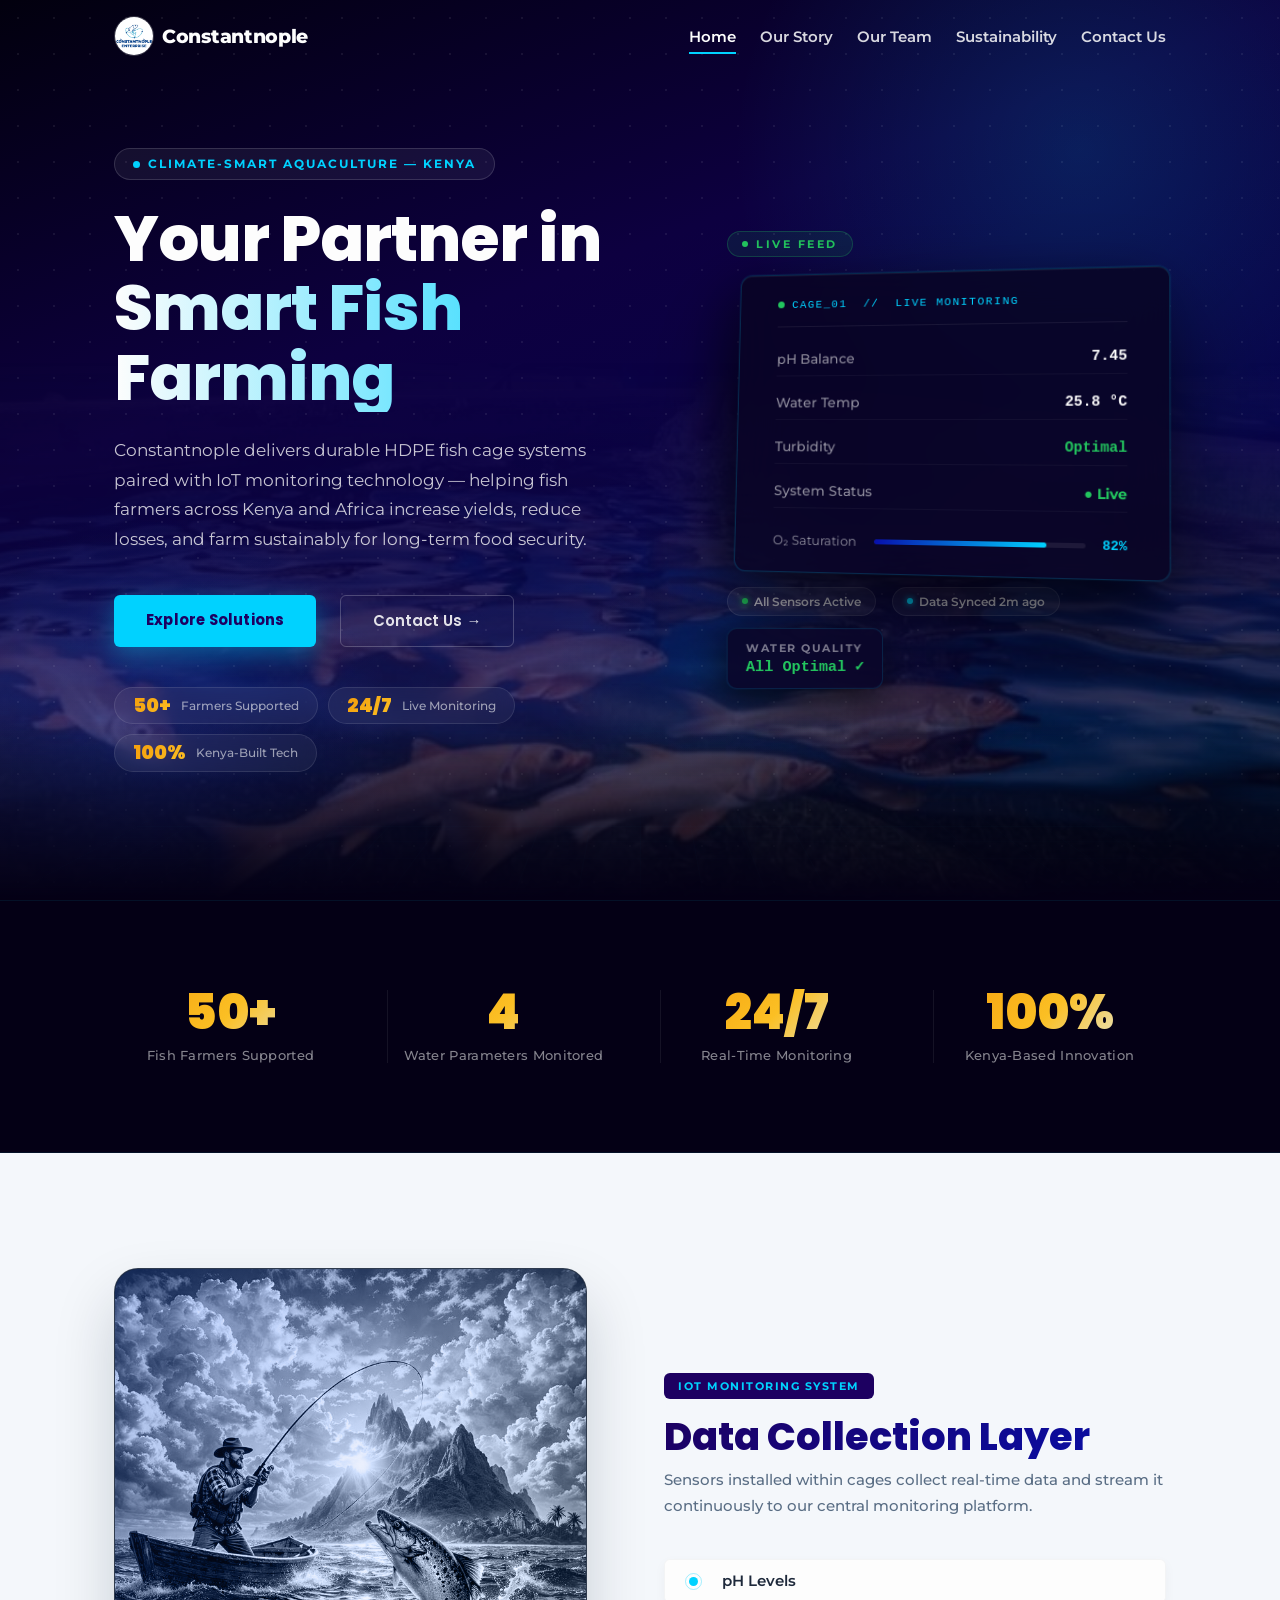
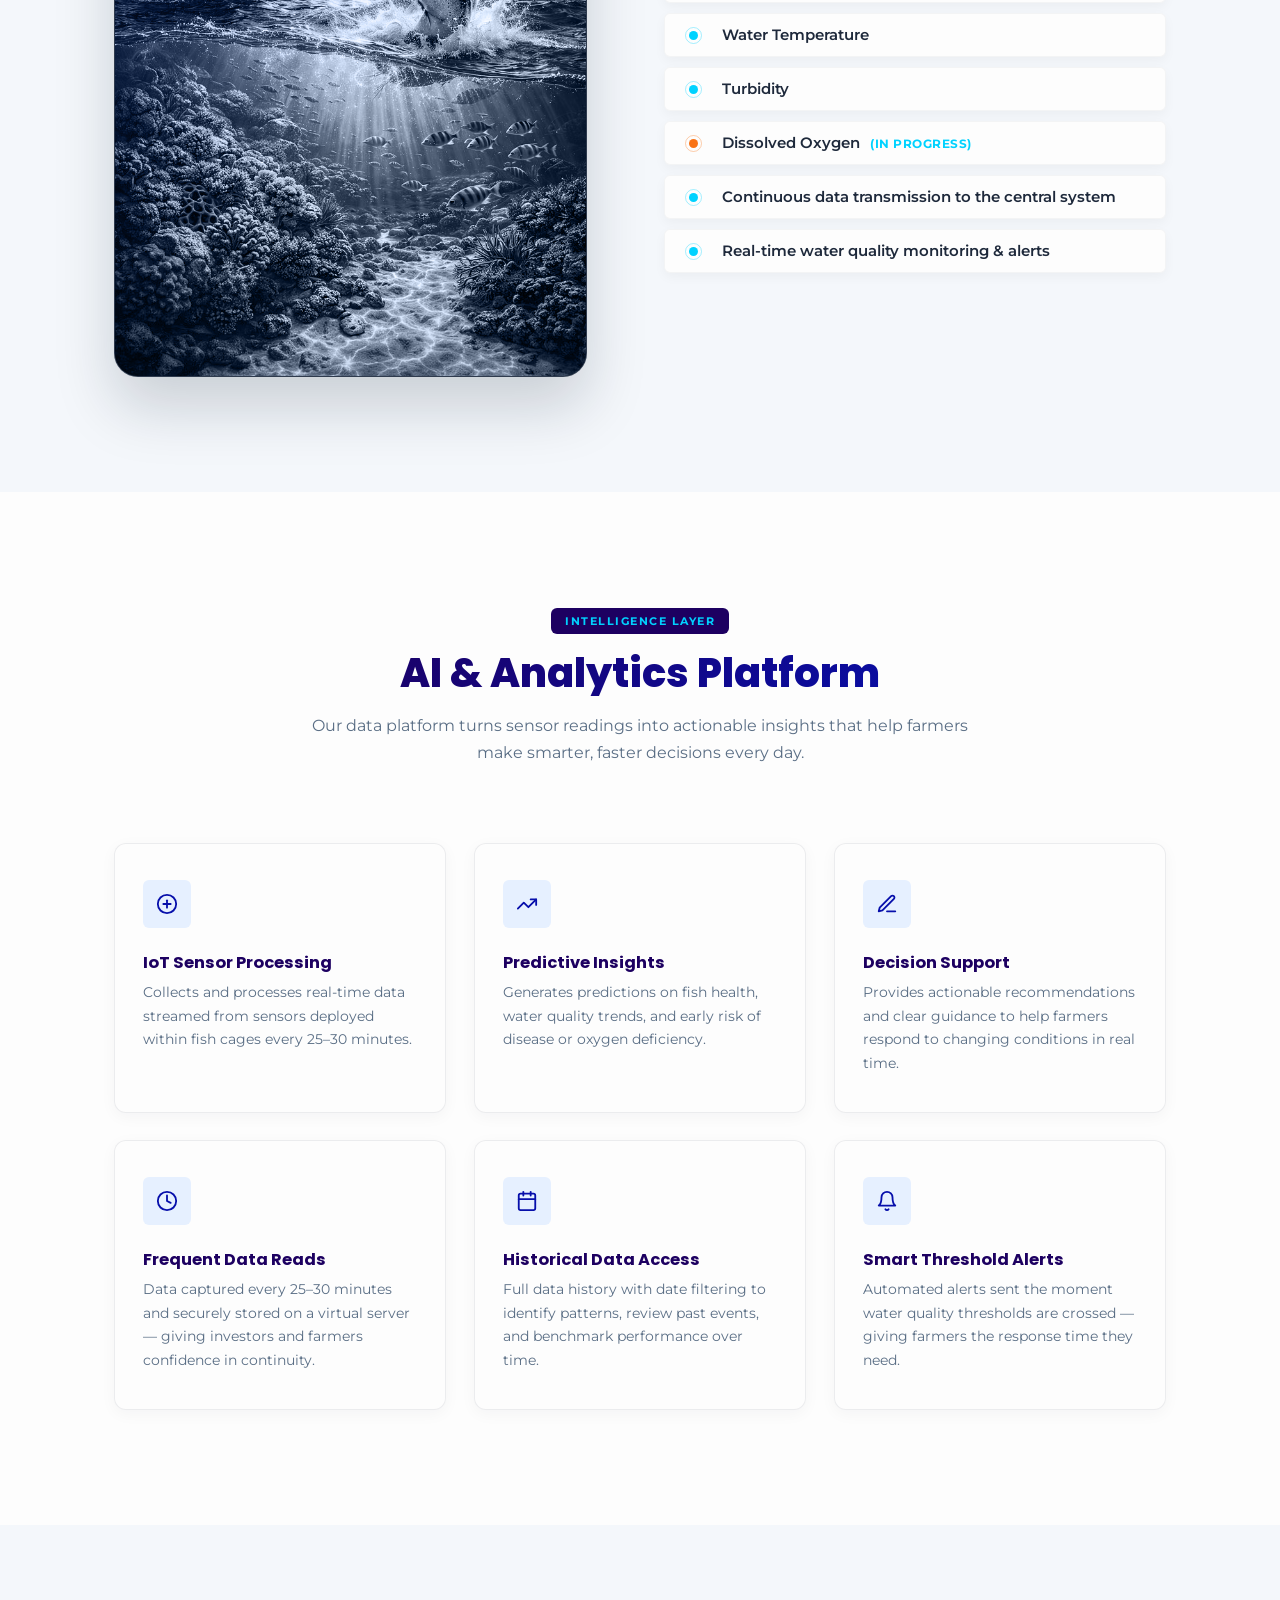
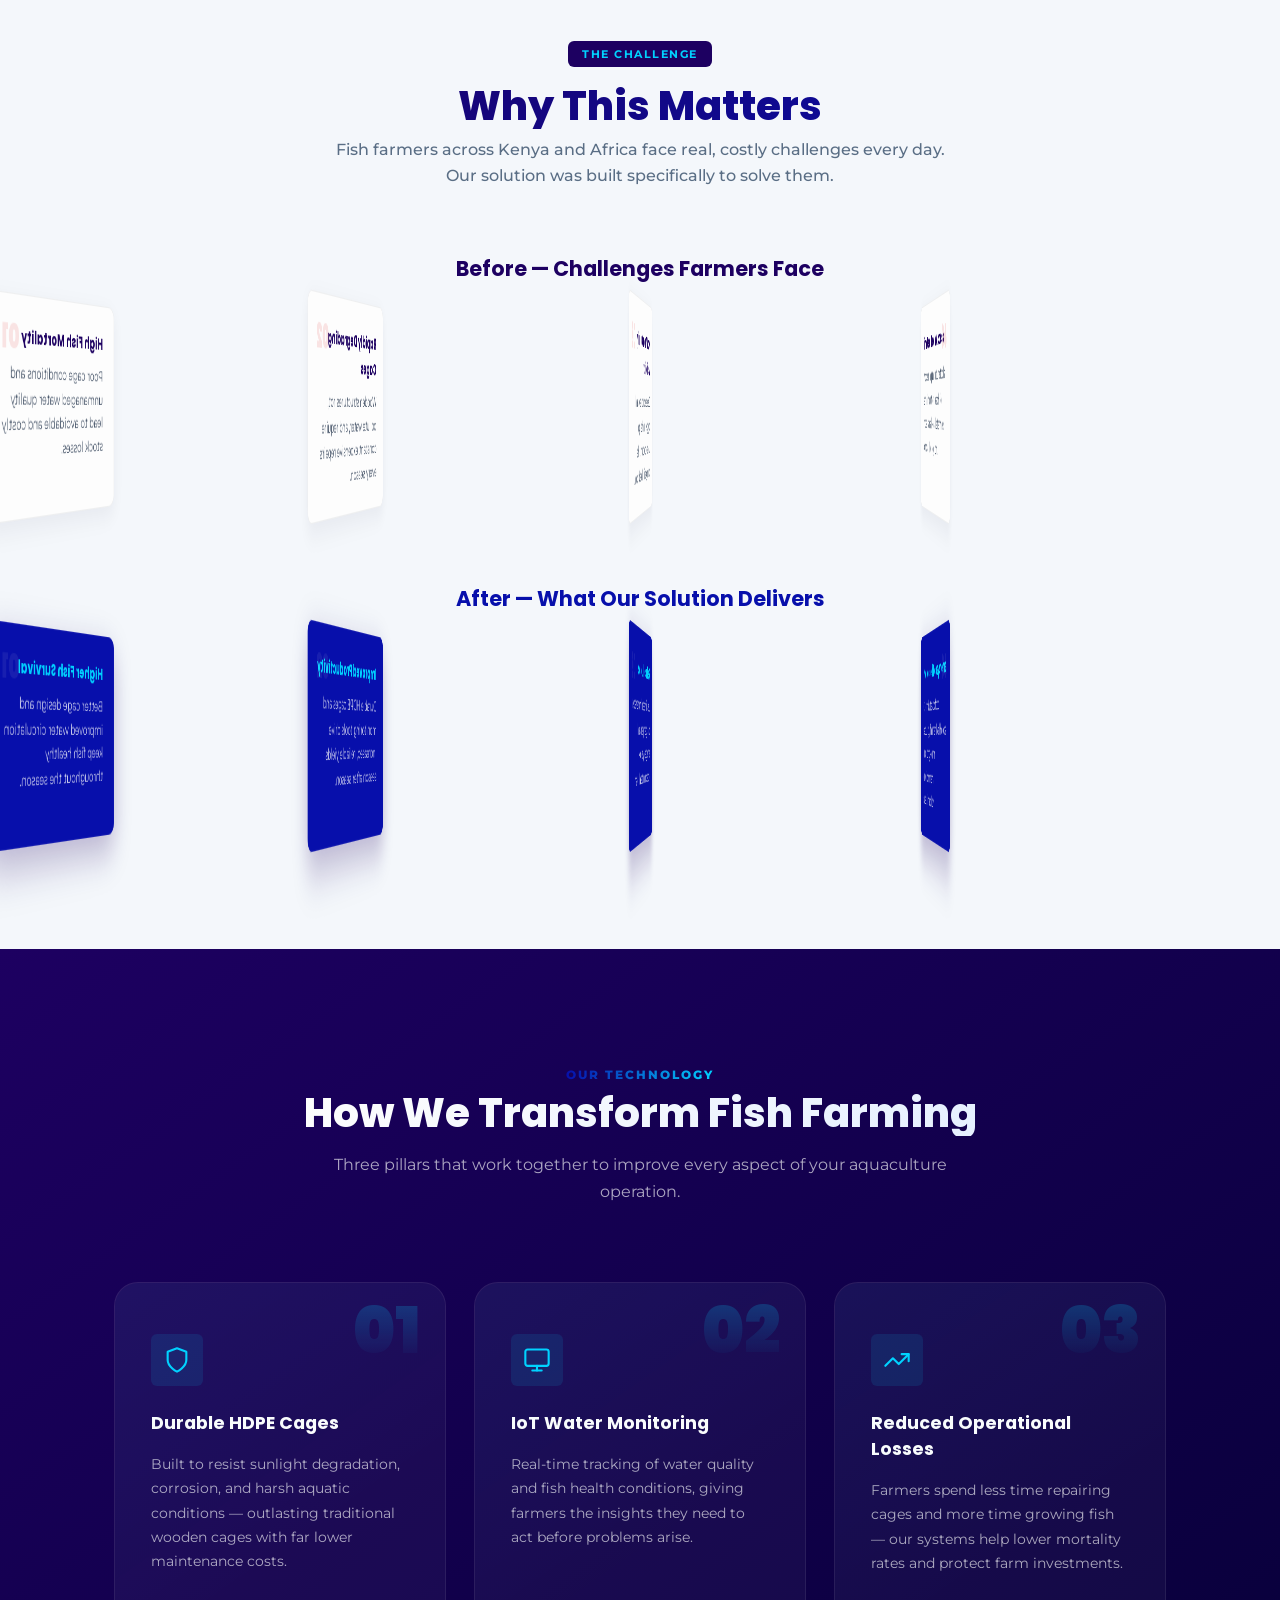
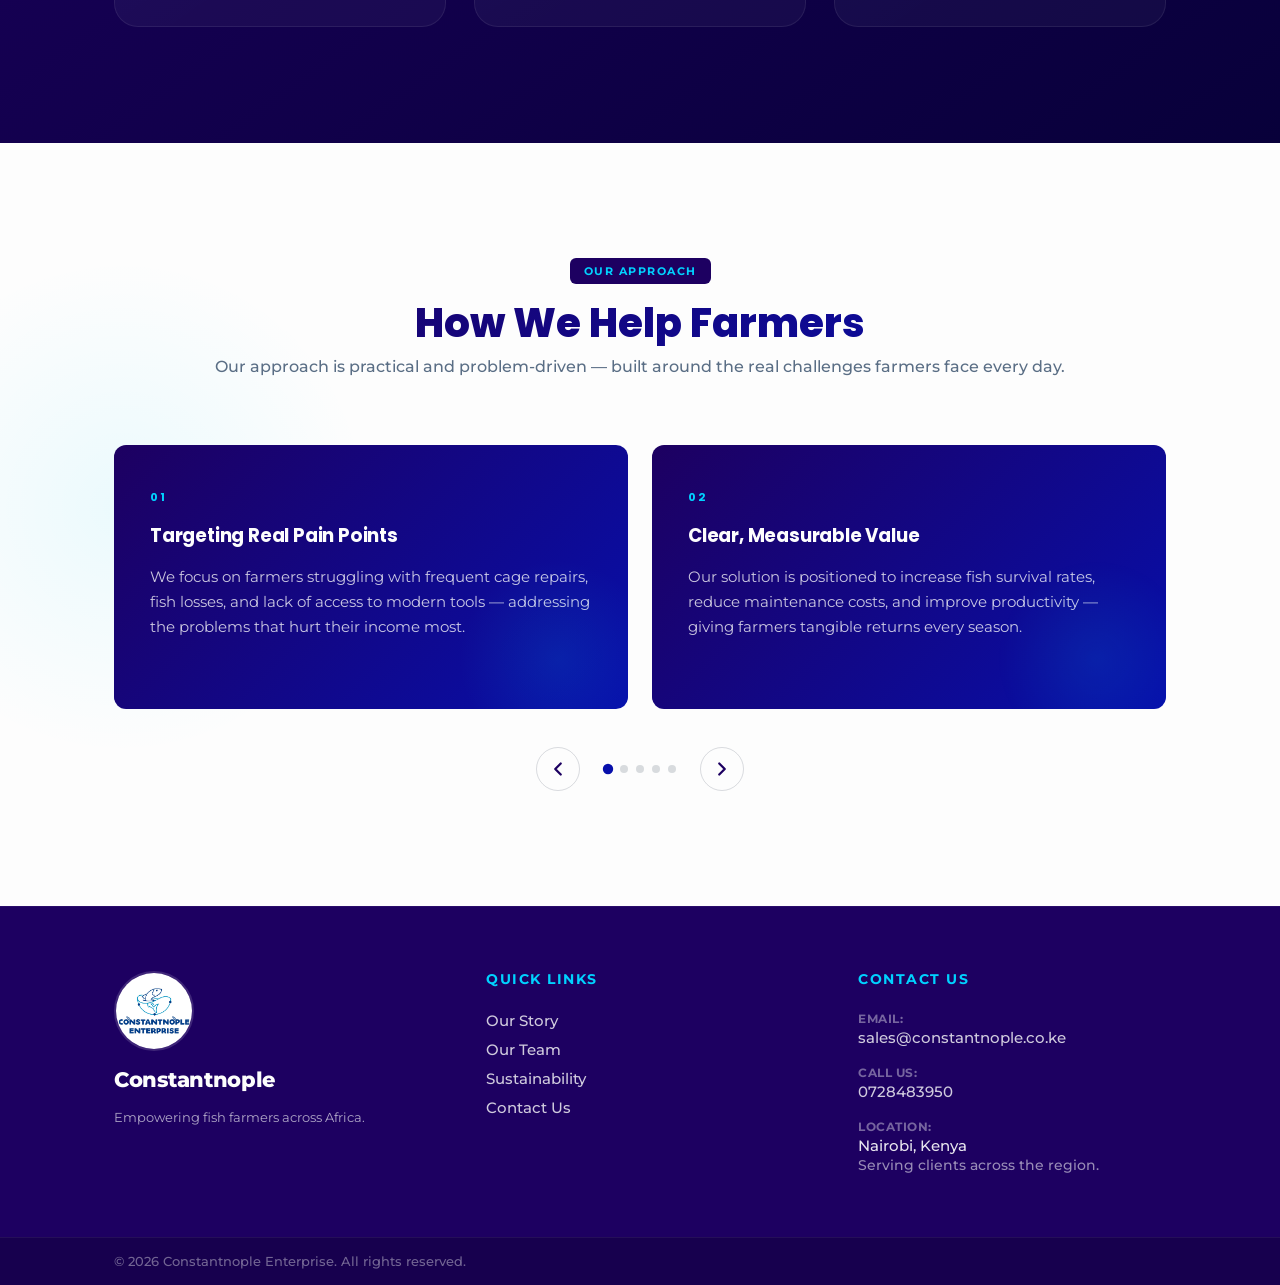
==== commit a33a6266: "SEND SEND NOW" ====
--- a/index.html
+++ b/index.html
@@ -10,21 +10,36 @@
     <link rel="stylesheet" href="assets/css/menus.css" />
   </head>
   <body>
-
     <!-- ============================================================ HEADER -->
     <header class="main-header">
       <div class="header-container">
         <a href="index.html" class="header-brand-block">
-          <img src="assets/imgs/logo.jpg" alt="Constantnople Logo" class="header-logo" />
+          <img
+            src="assets/imgs/logo.jpg"
+            alt="Constantnople Logo"
+            class="header-logo"
+          />
           <span class="header-brand-name">Constantnople</span>
         </a>
         <nav class="header-nav-container">
           <ul class="header-nav-list">
-            <li><a href="index.html"       class="header-nav-link active">Home</a></li>
-            <li><a href="our-history.html" class="header-nav-link">Our Story</a></li>
-            <li><a href="our-team.html"    class="header-nav-link">Our Team</a></li>
-            <li><a href="sustainability.html" class="header-nav-link">Sustainability</a></li>
-            <li><a href="contact.html"     class="header-nav-link">Contact Us</a></li>
+            <li>
+              <a href="index.html" class="header-nav-link active">Home</a>
+            </li>
+            <li>
+              <a href="our-history.html" class="header-nav-link">Our Story</a>
+            </li>
+            <li>
+              <a href="our-team.html" class="header-nav-link">Our Team</a>
+            </li>
+            <li>
+              <a href="sustainability.html" class="header-nav-link"
+                >Sustainability</a
+              >
+            </li>
+            <li>
+              <a href="contact.html" class="header-nav-link">Contact Us</a>
+            </li>
           </ul>
         </nav>
         <button class="mobile-nav-toggle" aria-label="Toggle Navigation Menu">
@@ -36,7 +51,6 @@
     </header>
 
     <main>
-
       <!-- ============================================================ HERO -->
       <section class="hero-section">
         <!-- Depth layers (back to front) -->
@@ -47,9 +61,8 @@
         <div class="hero-glow-c"></div>
         <div class="hero-3d-floor"></div>
 
-        <div class="container" style="position:relative;z-index:2;">
+        <div class="container" style="position: relative; z-index: 2">
           <div class="hero-layout">
-
             <!-- Left: copy -->
             <div class="hero-copy">
               <div class="hero-badge">
@@ -61,13 +74,18 @@
                 <span class="hero-headline-accent">Smart Fish Farming</span>
               </h1>
               <p class="hero-lead">
-                Constantnople delivers durable HDPE fish cage systems paired with IoT monitoring
-                technology — helping fish farmers across Kenya and Africa increase yields, reduce
-                losses, and farm sustainably for long-term food security.
+                Constantnople delivers durable HDPE fish cage systems paired
+                with IoT monitoring technology — helping fish farmers across
+                Kenya and Africa increase yields, reduce losses, and farm
+                sustainably for long-term food security.
               </p>
               <div class="hero-ctas">
-                <a href="#solutions" class="btn-primary-hero">Explore Solutions</a>
-                <a href="contact.html" class="btn-ghost-hero">Contact Us &rarr;</a>
+                <a href="#solutions" class="btn-primary-hero"
+                  >Explore Solutions</a
+                >
+                <a href="contact.html" class="btn-ghost-hero"
+                  >Contact Us &rarr;</a
+                >
               </div>
               <!-- Floating metric pills -->
               <div class="hero-stats-row">
@@ -117,15 +135,19 @@
                 <div class="telem-bar-row">
                   <span class="telem-bar-label">O₂ Saturation</span>
                   <div class="telem-progress-track">
-                    <div class="telem-progress-fill" style="width:82%"></div>
+                    <div class="telem-progress-fill" style="width: 82%"></div>
                   </div>
                   <span class="telem-bar-pct">82%</span>
                 </div>
               </div>
 
               <div class="hero-mini-chips">
-                <div class="mini-chip"><span class="chip-dot chip-green"></span> All Sensors Active</div>
-                <div class="mini-chip"><span class="chip-dot chip-blue"></span> Data Synced 2m ago</div>
+                <div class="mini-chip">
+                  <span class="chip-dot chip-green"></span> All Sensors Active
+                </div>
+                <div class="mini-chip">
+                  <span class="chip-dot chip-blue"></span> Data Synced 2m ago
+                </div>
               </div>
 
               <!-- Floating depth card -->
@@ -134,7 +156,6 @@
                 <span class="depth-card-val">All Optimal ✓</span>
               </div>
             </div>
-
           </div>
         </div>
       </section>
@@ -147,15 +168,27 @@
               <span class="strip-figure">50+</span>
               <span class="strip-label">Fish Farmers Supported</span>
             </div>
-            <div class="stats-strip-item" data-animate="fade-up" data-delay="100">
+            <div
+              class="stats-strip-item"
+              data-animate="fade-up"
+              data-delay="100"
+            >
               <span class="strip-figure">4</span>
               <span class="strip-label">Water Parameters Monitored</span>
             </div>
-            <div class="stats-strip-item" data-animate="fade-up" data-delay="200">
+            <div
+              class="stats-strip-item"
+              data-animate="fade-up"
+              data-delay="200"
+            >
               <span class="strip-figure">24/7</span>
               <span class="strip-label">Real-Time Monitoring</span>
             </div>
-            <div class="stats-strip-item" data-animate="fade-up" data-delay="300">
+            <div
+              class="stats-strip-item"
+              data-animate="fade-up"
+              data-delay="300"
+            >
               <span class="strip-figure">100%</span>
               <span class="strip-label">Kenya-Based Innovation</span>
             </div>
@@ -166,12 +199,15 @@
       <!-- ============================================================ IOT MONITORING -->
       <section class="iot-section scroll-reveal">
         <div class="container iot-flex-layout">
-
           <!-- Left: image -->
           <div class="iot-visual-side">
             <div class="image-premium-frame">
               <div class="glass-ambient-glow"></div>
-              <img src="assets/imgs/fishone.jpg" alt="Aquaculture IoT Monitoring" class="iot-display-img" />
+              <img
+                src="assets/imgs/fishone.jpg"
+                alt="Aquaculture IoT Monitoring"
+                class="iot-display-img"
+              />
             </div>
           </div>
 
@@ -180,82 +216,203 @@
             <div class="fancy-box-badge">IoT Monitoring System</div>
             <h2 data-animate="fade-up">Data Collection Layer</h2>
             <p class="iot-section-desc" data-animate="fade-up" data-delay="100">
-              Sensors installed within cages collect real-time data and stream it continuously
-              to our central monitoring platform.
+              Sensors installed within cages collect real-time data and stream
+              it continuously to our central monitoring platform.
             </p>
             <ul class="iot-parameters-checklist">
-              <li data-animate="fade-up" data-delay="150"><span class="pulse-indicator"></span><strong>pH Levels</strong></li>
-              <li data-animate="fade-up" data-delay="200"><span class="pulse-indicator"></span><strong>Water Temperature</strong></li>
-              <li data-animate="fade-up" data-delay="250"><span class="pulse-indicator"></span><strong>Turbidity</strong></li>
-              <li data-animate="fade-up" data-delay="300"><span class="pulse-indicator orange-alert"></span><strong>Dissolved Oxygen <span class="badge-in-progress">(in progress)</span></strong></li>
-              <li data-animate="fade-up" data-delay="350"><span class="pulse-indicator constant-stream"></span><strong>Continuous data transmission to the central system</strong></li>
-              <li data-animate="fade-up" data-delay="400"><span class="pulse-indicator"></span><strong>Real-time water quality monitoring &amp; alerts</strong></li>
+              <li data-animate="fade-up" data-delay="150">
+                <span class="pulse-indicator"></span><strong>pH Levels</strong>
+              </li>
+              <li data-animate="fade-up" data-delay="200">
+                <span class="pulse-indicator"></span
+                ><strong>Water Temperature</strong>
+              </li>
+              <li data-animate="fade-up" data-delay="250">
+                <span class="pulse-indicator"></span><strong>Turbidity</strong>
+              </li>
+              <li data-animate="fade-up" data-delay="300">
+                <span class="pulse-indicator orange-alert"></span
+                ><strong
+                  >Dissolved Oxygen
+                  <span class="badge-in-progress">(in progress)</span></strong
+                >
+              </li>
+              <li data-animate="fade-up" data-delay="350">
+                <span class="pulse-indicator constant-stream"></span
+                ><strong
+                  >Continuous data transmission to the central system</strong
+                >
+              </li>
+              <li data-animate="fade-up" data-delay="400">
+                <span class="pulse-indicator"></span
+                ><strong
+                  >Real-time water quality monitoring &amp; alerts</strong
+                >
+              </li>
             </ul>
           </div>
-
         </div>
       </section>
 
       <!-- ============================================================ INTELLIGENCE PLATFORM -->
       <section class="analytics-section" id="solutions">
         <div class="container">
-
-          <div class="analytics-clean-header scroll-reveal-up" data-animate="fade-up">
+          <div
+            class="analytics-clean-header scroll-reveal-up"
+            data-animate="fade-up"
+          >
             <span class="fancy-box-badge">Intelligence Layer</span>
             <h2>AI &amp; Analytics Platform</h2>
-            <p class="analytics-lead">Our data platform turns sensor readings into actionable insights that help farmers make smarter, faster decisions every day.</p>
+            <p class="analytics-lead">
+              Our data platform turns sensor readings into actionable insights
+              that help farmers make smarter, faster decisions every day.
+            </p>
           </div>
 
           <div class="analytics-offer-grid">
-
             <div class="offer-card" data-animate="fade-up" data-delay="0">
               <div class="offer-card-icon">
-                <svg width="22" height="22" viewBox="0 0 24 24" fill="none" stroke="currentColor" stroke-width="2" stroke-linecap="round" stroke-linejoin="round"><circle cx="12" cy="12" r="10"/><line x1="12" y1="8" x2="12" y2="16"/><line x1="8" y1="12" x2="16" y2="12"/></svg>
+                <svg
+                  width="22"
+                  height="22"
+                  viewBox="0 0 24 24"
+                  fill="none"
+                  stroke="currentColor"
+                  stroke-width="2"
+                  stroke-linecap="round"
+                  stroke-linejoin="round"
+                >
+                  <circle cx="12" cy="12" r="10" />
+                  <line x1="12" y1="8" x2="12" y2="16" />
+                  <line x1="8" y1="12" x2="16" y2="12" />
+                </svg>
               </div>
               <h3>IoT Sensor Processing</h3>
-              <p>Collects and processes real-time data streamed from sensors deployed within fish cages every 25–30 minutes.</p>
+              <p>
+                Collects and processes real-time data streamed from sensors
+                deployed within fish cages every 25–30 minutes.
+              </p>
             </div>
 
             <div class="offer-card" data-animate="fade-up" data-delay="100">
               <div class="offer-card-icon">
-                <svg width="22" height="22" viewBox="0 0 24 24" fill="none" stroke="currentColor" stroke-width="2" stroke-linecap="round" stroke-linejoin="round"><polyline points="22 7 13.5 15.5 8.5 10.5 2 17"/><polyline points="16 7 22 7 22 13"/></svg>
+                <svg
+                  width="22"
+                  height="22"
+                  viewBox="0 0 24 24"
+                  fill="none"
+                  stroke="currentColor"
+                  stroke-width="2"
+                  stroke-linecap="round"
+                  stroke-linejoin="round"
+                >
+                  <polyline points="22 7 13.5 15.5 8.5 10.5 2 17" />
+                  <polyline points="16 7 22 7 22 13" />
+                </svg>
               </div>
               <h3>Predictive Insights</h3>
-              <p>Generates predictions on fish health, water quality trends, and early risk of disease or oxygen deficiency.</p>
+              <p>
+                Generates predictions on fish health, water quality trends, and
+                early risk of disease or oxygen deficiency.
+              </p>
             </div>
 
             <div class="offer-card" data-animate="fade-up" data-delay="200">
               <div class="offer-card-icon">
-                <svg width="22" height="22" viewBox="0 0 24 24" fill="none" stroke="currentColor" stroke-width="2" stroke-linecap="round" stroke-linejoin="round"><path d="M12 20h9"/><path d="M16.5 3.5a2.121 2.121 0 0 1 3 3L7 19l-4 1 1-4L16.5 3.5z"/></svg>
+                <svg
+                  width="22"
+                  height="22"
+                  viewBox="0 0 24 24"
+                  fill="none"
+                  stroke="currentColor"
+                  stroke-width="2"
+                  stroke-linecap="round"
+                  stroke-linejoin="round"
+                >
+                  <path d="M12 20h9" />
+                  <path
+                    d="M16.5 3.5a2.121 2.121 0 0 1 3 3L7 19l-4 1 1-4L16.5 3.5z"
+                  />
+                </svg>
               </div>
               <h3>Decision Support</h3>
-              <p>Provides actionable recommendations and clear guidance to help farmers respond to changing conditions in real time.</p>
+              <p>
+                Provides actionable recommendations and clear guidance to help
+                farmers respond to changing conditions in real time.
+              </p>
             </div>
 
             <div class="offer-card" data-animate="fade-up" data-delay="100">
               <div class="offer-card-icon">
-                <svg width="22" height="22" viewBox="0 0 24 24" fill="none" stroke="currentColor" stroke-width="2" stroke-linecap="round" stroke-linejoin="round"><circle cx="12" cy="12" r="10"/><polyline points="12 6 12 12 16 14"/></svg>
+                <svg
+                  width="22"
+                  height="22"
+                  viewBox="0 0 24 24"
+                  fill="none"
+                  stroke="currentColor"
+                  stroke-width="2"
+                  stroke-linecap="round"
+                  stroke-linejoin="round"
+                >
+                  <circle cx="12" cy="12" r="10" />
+                  <polyline points="12 6 12 12 16 14" />
+                </svg>
               </div>
               <h3>Frequent Data Reads</h3>
-              <p>Data captured every 25–30 minutes and securely stored on a virtual server — giving investors and farmers confidence in continuity.</p>
+              <p>
+                Data captured every 25–30 minutes and securely stored on a
+                virtual server — giving investors and farmers confidence in
+                continuity.
+              </p>
             </div>
 
             <div class="offer-card" data-animate="fade-up" data-delay="200">
               <div class="offer-card-icon">
-                <svg width="22" height="22" viewBox="0 0 24 24" fill="none" stroke="currentColor" stroke-width="2" stroke-linecap="round" stroke-linejoin="round"><rect x="3" y="4" width="18" height="18" rx="2" ry="2"/><line x1="16" y1="2" x2="16" y2="6"/><line x1="8" y1="2" x2="8" y2="6"/><line x1="3" y1="10" x2="21" y2="10"/></svg>
+                <svg
+                  width="22"
+                  height="22"
+                  viewBox="0 0 24 24"
+                  fill="none"
+                  stroke="currentColor"
+                  stroke-width="2"
+                  stroke-linecap="round"
+                  stroke-linejoin="round"
+                >
+                  <rect x="3" y="4" width="18" height="18" rx="2" ry="2" />
+                  <line x1="16" y1="2" x2="16" y2="6" />
+                  <line x1="8" y1="2" x2="8" y2="6" />
+                  <line x1="3" y1="10" x2="21" y2="10" />
+                </svg>
               </div>
               <h3>Historical Data Access</h3>
-              <p>Full data history with date filtering to identify patterns, review past events, and benchmark performance over time.</p>
+              <p>
+                Full data history with date filtering to identify patterns,
+                review past events, and benchmark performance over time.
+              </p>
             </div>
 
             <div class="offer-card" data-animate="fade-up" data-delay="300">
               <div class="offer-card-icon">
-                <svg width="22" height="22" viewBox="0 0 24 24" fill="none" stroke="currentColor" stroke-width="2" stroke-linecap="round" stroke-linejoin="round"><path d="M18 8A6 6 0 0 0 6 8c0 7-3 9-3 9h18s-3-2-3-9"/><path d="M13.73 21a2 2 0 0 1-3.46 0"/></svg>
+                <svg
+                  width="22"
+                  height="22"
+                  viewBox="0 0 24 24"
+                  fill="none"
+                  stroke="currentColor"
+                  stroke-width="2"
+                  stroke-linecap="round"
+                  stroke-linejoin="round"
+                >
+                  <path d="M18 8A6 6 0 0 0 6 8c0 7-3 9-3 9h18s-3-2-3-9" />
+                  <path d="M13.73 21a2 2 0 0 1-3.46 0" />
+                </svg>
               </div>
               <h3>Smart Threshold Alerts</h3>
-              <p>Automated alerts sent the moment water quality thresholds are crossed — giving farmers the response time they need.</p>
-            </div>
-
+              <p>
+                Automated alerts sent the moment water quality thresholds are
+                crossed — giving farmers the response time they need.
+              </p>
+            </div>
           </div>
         </div>
       </section>
@@ -263,64 +420,97 @@
       <!-- ============================================================ THE CHALLENGE -->
       <section class="challenge-section" id="challenge">
         <div class="container">
-
           <div class="challenge-clean-header" data-animate="fade-up">
             <div class="challenge-mini-badge">The Challenge</div>
             <h2>Why This Matters</h2>
             <p class="challenge-section-lead">
-              Fish farmers across Kenya and Africa face real, costly challenges every day.<br />
+              Fish farmers across Kenya and Africa face real, costly challenges
+              every day.<br />
               Our solution was built specifically to solve them.
             </p>
           </div>
 
-          <div class="cards-timeline-heading heading-before" data-animate="fade-up">Before — Challenges Farmers Face</div>
+          <div
+            class="cards-timeline-heading heading-before"
+            data-animate="fade-up"
+          >
+            Before — Challenges Farmers Face
+          </div>
           <div class="challenge-cards-row row-before">
             <div class="flip-perspective-card card-style-white flip-delay-1">
               <div class="card-num-indicator">01</div>
               <h3>High Fish Mortality</h3>
-              <p>Poor cage conditions and unmanaged water quality lead to avoidable and costly stock losses.</p>
+              <p>
+                Poor cage conditions and unmanaged water quality lead to
+                avoidable and costly stock losses.
+              </p>
             </div>
             <div class="flip-perspective-card card-style-white flip-delay-2">
               <div class="card-num-indicator">02</div>
               <h3>Rapidly Degrading Cages</h3>
-              <p>Wooden structures rot, pollute water, and require constant expensive repairs every season.</p>
+              <p>
+                Wooden structures rot, pollute water, and require constant
+                expensive repairs every season.
+              </p>
             </div>
             <div class="flip-perspective-card card-style-white flip-delay-3">
               <div class="card-num-indicator">03</div>
               <h3>No Water Quality Visibility</h3>
-              <p>Disease outbreaks and oxygen crashes go undetected until the damage is already done.</p>
+              <p>
+                Disease outbreaks and oxygen crashes go undetected until the
+                damage is already done.
+              </p>
             </div>
             <div class="flip-perspective-card card-style-white flip-delay-4">
               <div class="card-num-indicator">04</div>
               <h3>Limited Tech Access</h3>
-              <p>Modern aquaculture tools remain out of reach for most small-scale farmers across the region.</p>
-            </div>
-          </div>
-
-          <div class="cards-timeline-heading heading-after" data-animate="fade-up">After — What Our Solution Delivers</div>
+              <p>
+                Modern aquaculture tools remain out of reach for most
+                small-scale farmers across the region.
+              </p>
+            </div>
+          </div>
+
+          <div
+            class="cards-timeline-heading heading-after"
+            data-animate="fade-up"
+          >
+            After — What Our Solution Delivers
+          </div>
           <div class="challenge-cards-row row-after">
             <div class="flip-perspective-card card-style-dark flip-delay-1">
               <div class="card-num-indicator">01</div>
               <h3>Higher Fish Survival</h3>
-              <p>Better cage design and improved water circulation keep fish healthy throughout the season.</p>
+              <p>
+                Better cage design and improved water circulation keep fish
+                healthy throughout the season.
+              </p>
             </div>
             <div class="flip-perspective-card card-style-dark flip-delay-2">
               <div class="card-num-indicator">02</div>
               <h3>Improved Productivity</h3>
-              <p>Durable HDPE cages and monitoring tools drive increased, reliable yields season after season.</p>
+              <p>
+                Durable HDPE cages and monitoring tools drive increased,
+                reliable yields season after season.
+              </p>
             </div>
             <div class="flip-perspective-card card-style-dark flip-delay-3">
               <div class="card-num-indicator">03</div>
               <h3>Reduced Losses</h3>
-              <p>Less time and money spent on cage repairs and emergency stock replacement each year.</p>
+              <p>
+                Less time and money spent on cage repairs and emergency stock
+                replacement each year.
+              </p>
             </div>
             <div class="flip-perspective-card card-style-dark flip-delay-4">
               <div class="card-num-indicator">04</div>
               <h3>Protected Ecosystems</h3>
-              <p>Contributes to food security, farmer livelihoods, and long-term environmental sustainability.</p>
-            </div>
-          </div>
-
+              <p>
+                Contributes to food security, farmer livelihoods, and long-term
+                environmental sustainability.
+              </p>
+            </div>
+          </div>
         </div>
       </section>
 
@@ -330,36 +520,99 @@
           <div class="fancy-centered-header" data-animate="fade-up">
             <span class="gradient-label">Our Technology</span>
             <h2>How We Transform Fish Farming</h2>
-            <p>Three pillars that work together to improve every aspect of your aquaculture operation.</p>
+            <p>
+              Three pillars that work together to improve every aspect of your
+              aquaculture operation.
+            </p>
           </div>
 
           <div class="glowing-pillars-grid">
-            <div class="fancy-pillar-card" data-animate="fade-up" data-delay="0">
+            <div
+              class="fancy-pillar-card"
+              data-animate="fade-up"
+              data-delay="0"
+            >
               <div class="card-overlay-gradient"></div>
               <div class="pillar-number-glow">01</div>
               <div class="pillar-icon-wrap">
-                <svg width="28" height="28" viewBox="0 0 24 24" fill="none" stroke="currentColor" stroke-width="1.8" stroke-linecap="round" stroke-linejoin="round"><path d="M12 22s8-4 8-10V5l-8-3-8 3v7c0 6 8 10 8 10z"/></svg>
+                <svg
+                  width="28"
+                  height="28"
+                  viewBox="0 0 24 24"
+                  fill="none"
+                  stroke="currentColor"
+                  stroke-width="1.8"
+                  stroke-linecap="round"
+                  stroke-linejoin="round"
+                >
+                  <path d="M12 22s8-4 8-10V5l-8-3-8 3v7c0 6 8 10 8 10z" />
+                </svg>
               </div>
               <h3>Durable HDPE Cages</h3>
-              <p>Built to resist sunlight degradation, corrosion, and harsh aquatic conditions — outlasting traditional wooden cages with far lower maintenance costs.</p>
-            </div>
-            <div class="fancy-pillar-card" data-animate="fade-up" data-delay="150">
+              <p>
+                Built to resist sunlight degradation, corrosion, and harsh
+                aquatic conditions — outlasting traditional wooden cages with
+                far lower maintenance costs.
+              </p>
+            </div>
+            <div
+              class="fancy-pillar-card"
+              data-animate="fade-up"
+              data-delay="150"
+            >
               <div class="card-overlay-gradient"></div>
               <div class="pillar-number-glow">02</div>
               <div class="pillar-icon-wrap">
-                <svg width="28" height="28" viewBox="0 0 24 24" fill="none" stroke="currentColor" stroke-width="1.8" stroke-linecap="round" stroke-linejoin="round"><rect x="2" y="3" width="20" height="14" rx="2"/><line x1="8" y1="21" x2="16" y2="21"/><line x1="12" y1="17" x2="12" y2="21"/></svg>
+                <svg
+                  width="28"
+                  height="28"
+                  viewBox="0 0 24 24"
+                  fill="none"
+                  stroke="currentColor"
+                  stroke-width="1.8"
+                  stroke-linecap="round"
+                  stroke-linejoin="round"
+                >
+                  <rect x="2" y="3" width="20" height="14" rx="2" />
+                  <line x1="8" y1="21" x2="16" y2="21" />
+                  <line x1="12" y1="17" x2="12" y2="21" />
+                </svg>
               </div>
               <h3>IoT Water Monitoring</h3>
-              <p>Real-time tracking of water quality and fish health conditions, giving farmers the insights they need to act before problems arise.</p>
-            </div>
-            <div class="fancy-pillar-card" data-animate="fade-up" data-delay="300">
+              <p>
+                Real-time tracking of water quality and fish health conditions,
+                giving farmers the insights they need to act before problems
+                arise.
+              </p>
+            </div>
+            <div
+              class="fancy-pillar-card"
+              data-animate="fade-up"
+              data-delay="300"
+            >
               <div class="card-overlay-gradient"></div>
               <div class="pillar-number-glow">03</div>
               <div class="pillar-icon-wrap">
-                <svg width="28" height="28" viewBox="0 0 24 24" fill="none" stroke="currentColor" stroke-width="1.8" stroke-linecap="round" stroke-linejoin="round"><polyline points="22 7 13.5 15.5 8.5 10.5 2 17"/><polyline points="16 7 22 7 22 13"/></svg>
+                <svg
+                  width="28"
+                  height="28"
+                  viewBox="0 0 24 24"
+                  fill="none"
+                  stroke="currentColor"
+                  stroke-width="1.8"
+                  stroke-linecap="round"
+                  stroke-linejoin="round"
+                >
+                  <polyline points="22 7 13.5 15.5 8.5 10.5 2 17" />
+                  <polyline points="16 7 22 7 22 13" />
+                </svg>
               </div>
               <h3>Reduced Operational Losses</h3>
-              <p>Farmers spend less time repairing cages and more time growing fish — our systems help lower mortality rates and protect farm investments.</p>
+              <p>
+                Farmers spend less time repairing cages and more time growing
+                fish — our systems help lower mortality rates and protect farm
+                investments.
+              </p>
             </div>
           </div>
         </div>
@@ -368,12 +621,12 @@
       <!-- ============================================================ OUR APPROACH -->
       <section class="approach-section scroll-reveal" id="approach">
         <div class="container">
-
           <div class="approach-glass-header" data-animate="fade-up">
             <span class="challenge-mini-badge">Our Approach</span>
             <h2>How We Help Farmers</h2>
             <p class="challenge-section-lead">
-              Our approach is practical and problem-driven — built around the real challenges farmers face every day.
+              Our approach is practical and problem-driven — built around the
+              real challenges farmers face every day.
             </p>
           </div>
 
@@ -382,44 +635,84 @@
               <div class="approach-glass-card">
                 <div class="approach-card-num">01</div>
                 <h3>Targeting Real Pain Points</h3>
-                <p>We focus on farmers struggling with frequent cage repairs, fish losses, and lack of access to modern tools — addressing the problems that hurt their income most.</p>
+                <p>
+                  We focus on farmers struggling with frequent cage repairs,
+                  fish losses, and lack of access to modern tools — addressing
+                  the problems that hurt their income most.
+                </p>
               </div>
               <div class="approach-glass-card">
                 <div class="approach-card-num">02</div>
                 <h3>Clear, Measurable Value</h3>
-                <p>Our solution is positioned to increase fish survival rates, reduce maintenance costs, and improve productivity — giving farmers tangible returns every season.</p>
+                <p>
+                  Our solution is positioned to increase fish survival rates,
+                  reduce maintenance costs, and improve productivity — giving
+                  farmers tangible returns every season.
+                </p>
               </div>
               <div class="approach-glass-card">
                 <div class="approach-card-num">03</div>
                 <h3>Tested with Early Adopters</h3>
-                <p>We tested our system with real farmers, gathered their feedback to refine the product, and demonstrated real-world results — better cage durability and higher survival rates.</p>
+                <p>
+                  We tested our system with real farmers, gathered their
+                  feedback to refine the product, and demonstrated real-world
+                  results — better cage durability and higher survival rates.
+                </p>
               </div>
               <div class="approach-glass-card">
                 <div class="approach-card-num">04</div>
                 <h3>Building Trust Through Results</h3>
-                <p>Rather than selling technology alone, we show practical improvements, prioritise ease of use, and provide tools that genuinely simplify day-to-day farm management.</p>
+                <p>
+                  Rather than selling technology alone, we show practical
+                  improvements, prioritise ease of use, and provide tools that
+                  genuinely simplify day-to-day farm management.
+                </p>
               </div>
               <div class="approach-glass-card">
                 <div class="approach-card-num">05</div>
                 <h3>Long-Term Farmer Empowerment</h3>
-                <p>Our goal goes beyond selling cages. We support sustainable livelihoods, strengthen food security, and enable farmers to scale their operations over time.</p>
+                <p>
+                  Our goal goes beyond selling cages. We support sustainable
+                  livelihoods, strengthen food security, and enable farmers to
+                  scale their operations over time.
+                </p>
               </div>
             </div>
           </div>
 
           <div class="approach-slider-controls">
             <button class="slider-arrow arrow-prev" aria-label="Previous">
-              <svg viewBox="0 0 24 24" width="22" height="22" fill="none" stroke="currentColor" stroke-width="2.5" stroke-linecap="round" stroke-linejoin="round"><polyline points="15 18 9 12 15 6"/></svg>
+              <svg
+                viewBox="0 0 24 24"
+                width="22"
+                height="22"
+                fill="none"
+                stroke="currentColor"
+                stroke-width="2.5"
+                stroke-linecap="round"
+                stroke-linejoin="round"
+              >
+                <polyline points="15 18 9 12 15 6" />
+              </svg>
             </button>
             <div class="slider-dots" id="sliderDots"></div>
             <button class="slider-arrow arrow-next" aria-label="Next">
-              <svg viewBox="0 0 24 24" width="22" height="22" fill="none" stroke="currentColor" stroke-width="2.5" stroke-linecap="round" stroke-linejoin="round"><polyline points="9 18 15 12 9 6"/></svg>
+              <svg
+                viewBox="0 0 24 24"
+                width="22"
+                height="22"
+                fill="none"
+                stroke="currentColor"
+                stroke-width="2.5"
+                stroke-linecap="round"
+                stroke-linejoin="round"
+              >
+                <polyline points="9 18 15 12 9 6" />
+              </svg>
             </button>
           </div>
-
         </div>
       </section>
-
     </main>
 
     <!-- ============================================================ FOOTER -->
@@ -427,18 +720,40 @@
       <div class="footer-container">
         <div class="footer-area footer-brand-block">
           <div class="footer-logo-identity">
-            <img src="assets/imgs/logo.jpg" alt="Constantnople Logo" class="footer-brand-logo" />
+            <img
+              src="assets/imgs/logo.jpg"
+              alt="Constantnople Logo"
+              class="footer-brand-logo"
+            />
             <span class="footer-brand-name">Constantnople</span>
           </div>
-          <p class="footer-brand-tagline">Empowering fish farmers across Africa.</p>
+          <p class="footer-brand-tagline">
+            Empowering fish farmers across Africa.
+          </p>
         </div>
         <div class="footer-area footer-links-block">
           <h3 class="footer-heading">Quick Links</h3>
           <ul class="footer-links-list">
-            <li><a href="our-history.html"    class="footer-interactive-link">Our Story</a></li>
-            <li><a href="our-team.html"       class="footer-interactive-link">Our Team</a></li>
-            <li><a href="sustainability.html" class="footer-interactive-link">Sustainability</a></li>
-            <li><a href="contact.html"        class="footer-interactive-link">Contact Us</a></li>
+            <li>
+              <a href="our-history.html" class="footer-interactive-link"
+                >Our Story</a
+              >
+            </li>
+            <li>
+              <a href="our-team.html" class="footer-interactive-link"
+                >Our Team</a
+              >
+            </li>
+            <li>
+              <a href="sustainability.html" class="footer-interactive-link"
+                >Sustainability</a
+              >
+            </li>
+            <li>
+              <a href="contact.html" class="footer-interactive-link"
+                >Contact Us</a
+              >
+            </li>
           </ul>
         </div>
         <div class="footer-area footer-contact-block">
@@ -446,11 +761,17 @@
           <div class="footer-contact-matrix">
             <div class="footer-contact-item">
               <span class="contact-label">Email:</span>
-              <a href="mailto:sales@constantnople.co.ke" class="footer-interactive-link">sales@constantnople.co.ke</a>
+              <a
+                href="mailto:sales@constantnople.co.ke"
+                class="footer-interactive-link"
+                >sales@constantnople.co.ke</a
+              >
             </div>
             <div class="footer-contact-item">
               <span class="contact-label">Call us:</span>
-              <a href="tel:0728483950" class="footer-interactive-link">0728483950</a>
+              <a href="tel:0728483950" class="footer-interactive-link"
+                >0728483950</a
+              >
             </div>
             <div class="footer-contact-item">
               <span class="contact-label">Location:</span>
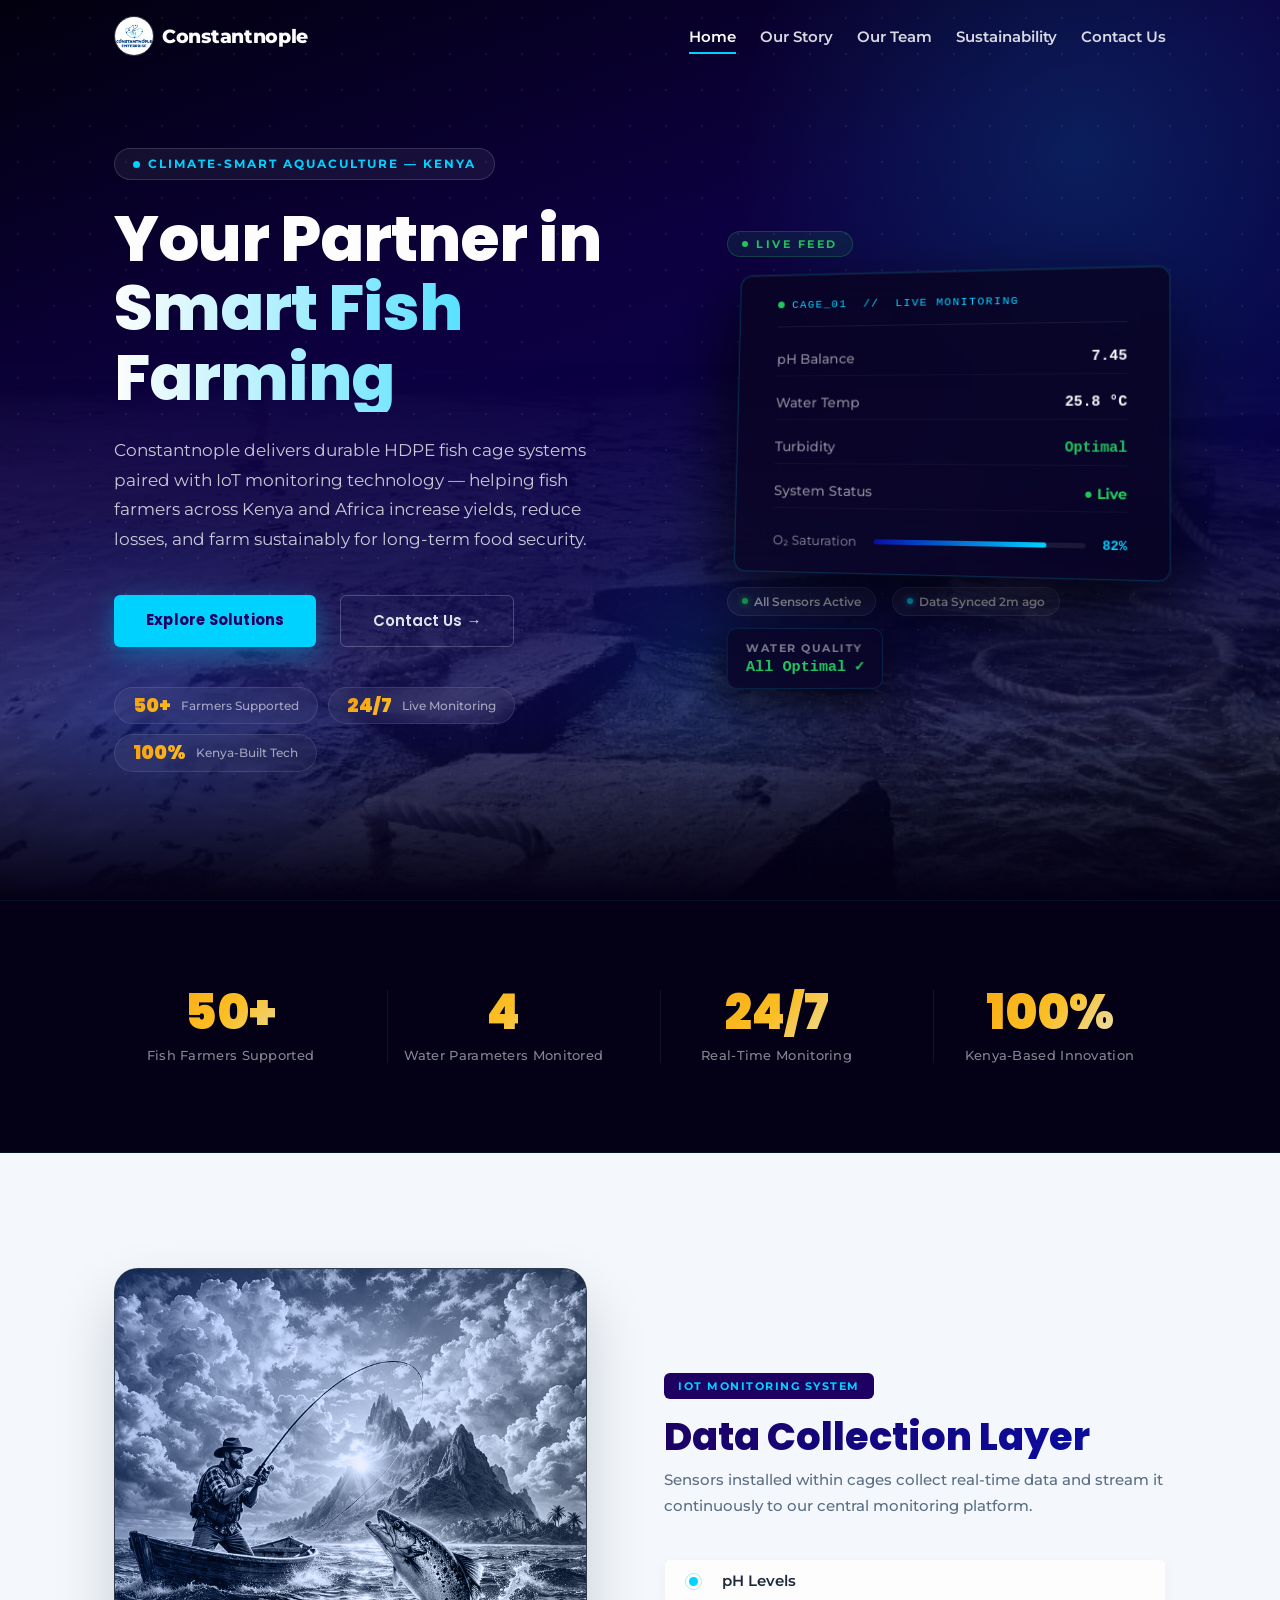
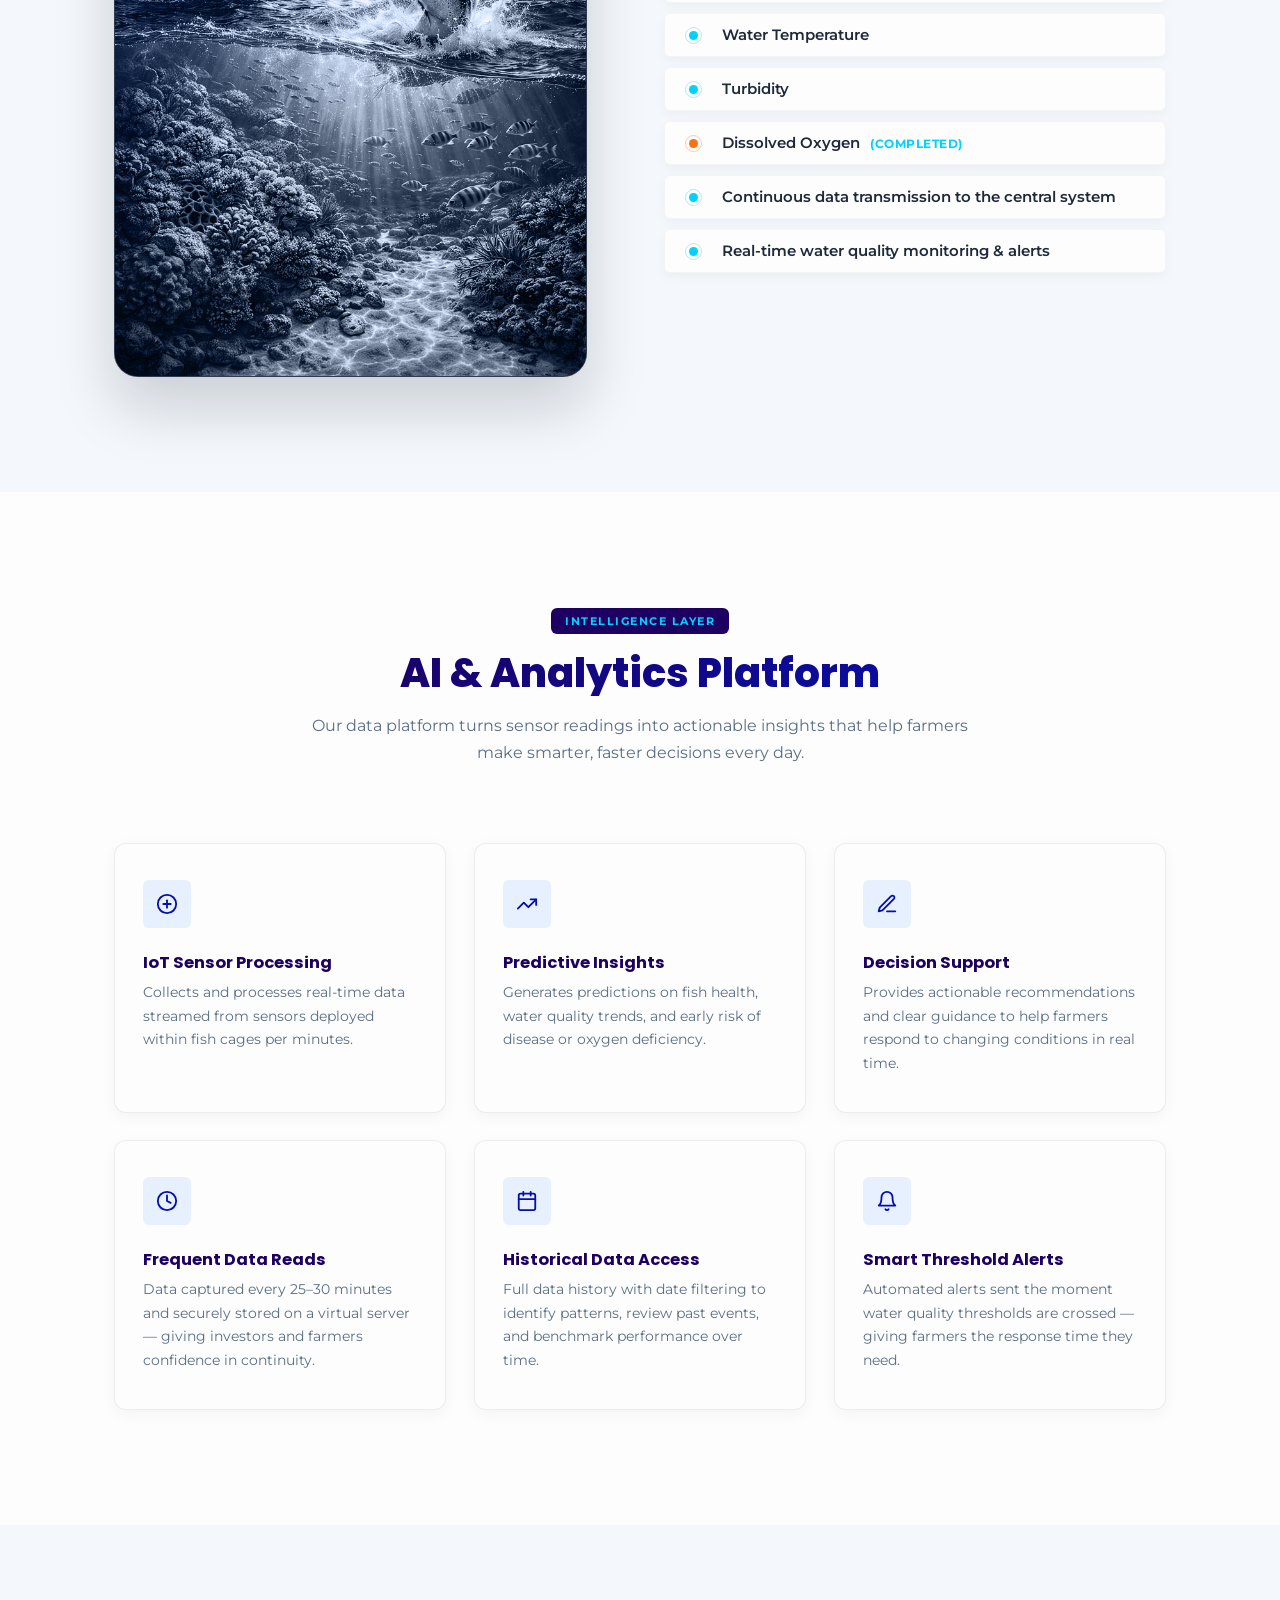
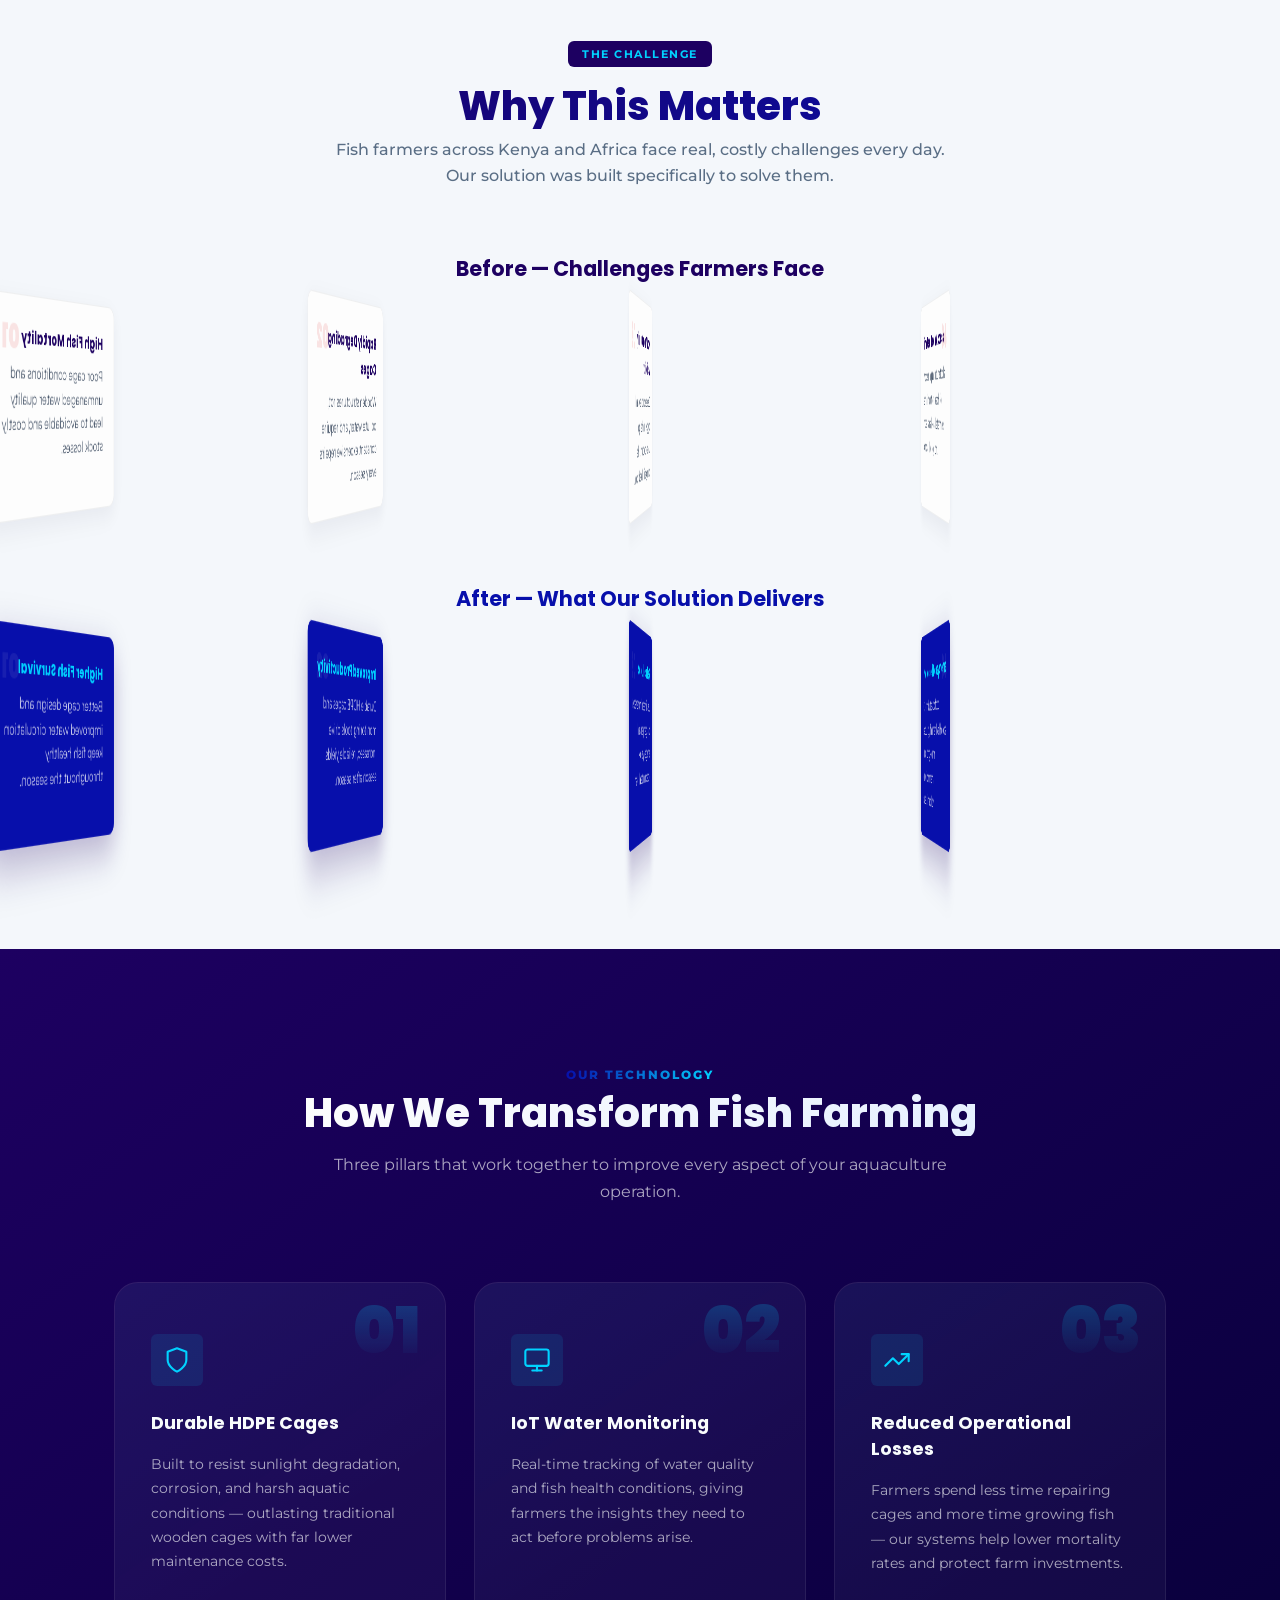
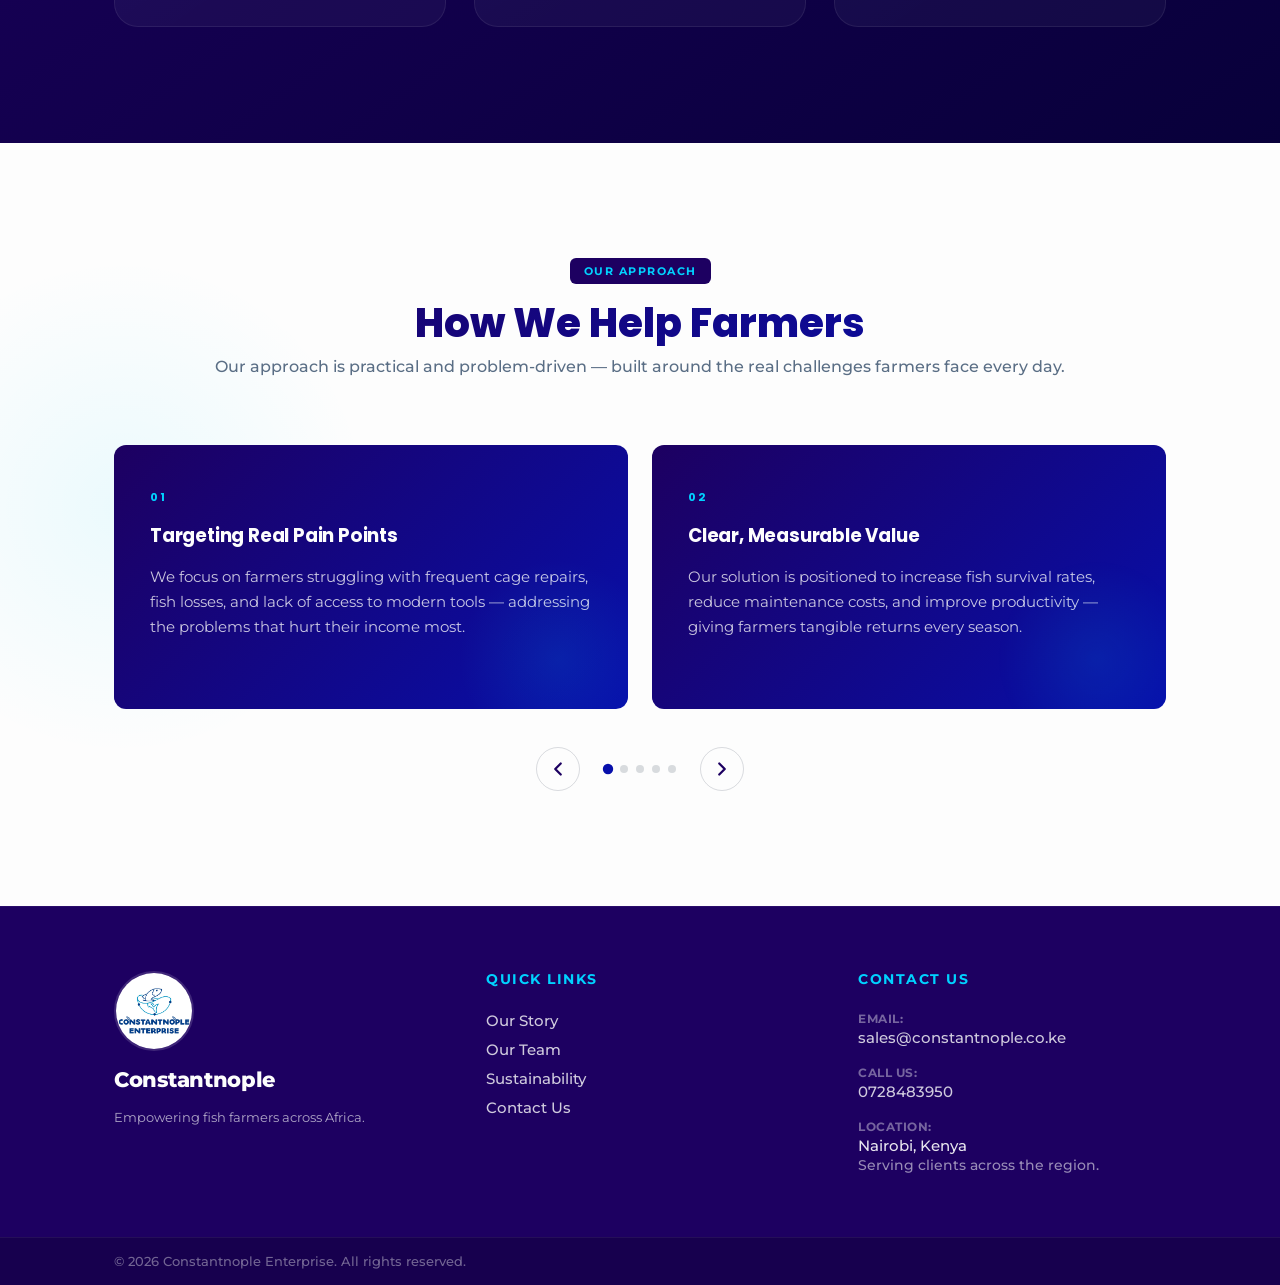
==== commit 660401ae: "send to branch send to branch" ====
--- a/index.html
+++ b/index.html
@@ -234,7 +234,7 @@
                 <span class="pulse-indicator orange-alert"></span
                 ><strong
                   >Dissolved Oxygen
-                  <span class="badge-in-progress">(in progress)</span></strong
+                  <span class="badge-in-progress">(COMPLETED)</span></strong
                 >
               </li>
               <li data-animate="fade-up" data-delay="350">
@@ -290,7 +290,7 @@
               <h3>IoT Sensor Processing</h3>
               <p>
                 Collects and processes real-time data streamed from sensors
-                deployed within fish cages every 25–30 minutes.
+                deployed within fish cages per minutes.
               </p>
             </div>
 
--- a/assets/css/index.css
+++ b/assets/css/index.css
@@ -21,31 +21,59 @@
   will-change: transform, opacity, filter;
 }
 
-[data-animate="fade-up"]    { transform: translateY(50px); }
-[data-animate="fade-left"]  { transform: translateX(-60px); }
-[data-animate="fade-right"] { transform: translateX(60px); }
-[data-animate="fade-in"]    { transform: none; }
-[data-animate="scale-up"]   { transform: scale(0.9); }
+[data-animate="fade-up"] {
+  transform: translateY(50px);
+}
+[data-animate="fade-left"] {
+  transform: translateX(-60px);
+}
+[data-animate="fade-right"] {
+  transform: translateX(60px);
+}
+[data-animate="fade-in"] {
+  transform: none;
+}
+[data-animate="scale-up"] {
+  transform: scale(0.9);
+}
 
 [data-animate].anim-done {
   opacity: 1;
   transform: none !important;
   filter: blur(0) !important;
   transition:
-    opacity  0.9s cubic-bezier(0.16, 1, 0.3, 1),
+    opacity 0.9s cubic-bezier(0.16, 1, 0.3, 1),
     transform 0.9s cubic-bezier(0.16, 1, 0.3, 1),
-    filter   0.7s ease-out;
-}
-
-[data-delay="0"].anim-done   { transition-delay: 0s;    }
-[data-delay="100"].anim-done { transition-delay: 0.1s;  }
-[data-delay="150"].anim-done { transition-delay: 0.15s; }
-[data-delay="200"].anim-done { transition-delay: 0.2s;  }
-[data-delay="250"].anim-done { transition-delay: 0.25s; }
-[data-delay="300"].anim-done { transition-delay: 0.3s;  }
-[data-delay="350"].anim-done { transition-delay: 0.35s; }
-[data-delay="400"].anim-done { transition-delay: 0.4s;  }
-[data-delay="500"].anim-done { transition-delay: 0.5s;  }
+    filter 0.7s ease-out;
+}
+
+[data-delay="0"].anim-done {
+  transition-delay: 0s;
+}
+[data-delay="100"].anim-done {
+  transition-delay: 0.1s;
+}
+[data-delay="150"].anim-done {
+  transition-delay: 0.15s;
+}
+[data-delay="200"].anim-done {
+  transition-delay: 0.2s;
+}
+[data-delay="250"].anim-done {
+  transition-delay: 0.25s;
+}
+[data-delay="300"].anim-done {
+  transition-delay: 0.3s;
+}
+[data-delay="350"].anim-done {
+  transition-delay: 0.35s;
+}
+[data-delay="400"].anim-done {
+  transition-delay: 0.4s;
+}
+[data-delay="500"].anim-done {
+  transition-delay: 0.5s;
+}
 
 /* ═══════════════════════════════════════════════════════════════════════════
    HERO SECTION
@@ -56,7 +84,13 @@
   display: flex;
   align-items: center;
   padding: 120px 0 100px;
-  background: linear-gradient(160deg, #02000e 0%, #0d0040 35%, #07034a 65%, #010210 100%);
+  background: linear-gradient(
+    160deg,
+    #02000e 0%,
+    #0d0040 35%,
+    #07034a 65%,
+    #010210 100%
+  );
   position: relative;
   overflow: hidden;
 }
@@ -65,7 +99,9 @@
 .hero-section::after {
   content: "";
   position: absolute;
-  bottom: 0; left: 0; right: 0;
+  bottom: 0;
+  left: 0;
+  right: 0;
   height: 180px;
   background: linear-gradient(to bottom, transparent 0%, #040015 100%);
   z-index: 1;
@@ -76,9 +112,19 @@
 .hero-bg-image {
   position: absolute;
   inset: 0;
-  background: url('../imgs/fishbackground.jpg') center 72% / cover no-repeat;
-  mask-image: linear-gradient(to top, rgba(0,0,0,0.45) 0%, rgba(0,0,0,0.12) 38%, transparent 60%);
-  -webkit-mask-image: linear-gradient(to top, rgba(0,0,0,0.45) 0%, rgba(0,0,0,0.12) 38%, transparent 60%);
+  background: url("../imgs/constnew.jpg") center 72% / cover no-repeat;
+  mask-image: linear-gradient(
+    to top,
+    rgba(0, 0, 0, 0.45) 0%,
+    rgba(0, 0, 0, 0.12) 38%,
+    transparent 60%
+  );
+  -webkit-mask-image: linear-gradient(
+    to top,
+    rgba(0, 0, 0, 0.45) 0%,
+    rgba(0, 0, 0, 0.12) 38%,
+    transparent 60%
+  );
   z-index: 0;
   pointer-events: none;
 }
@@ -86,20 +132,22 @@
 /* 3D perspective floor grid */
 .hero-3d-floor {
   position: absolute;
-  bottom: 0; left: 0; right: 0;
+  bottom: 0;
+  left: 0;
+  right: 0;
   height: 260px;
   background:
     repeating-linear-gradient(
       90deg,
-      rgba(0,210,255,0.07) 0px,
-      rgba(0,210,255,0.07) 1px,
+      rgba(0, 210, 255, 0.07) 0px,
+      rgba(0, 210, 255, 0.07) 1px,
       transparent 1px,
       transparent 64px
     ),
     repeating-linear-gradient(
       0deg,
-      rgba(0,210,255,0.07) 0px,
-      rgba(0,210,255,0.07) 1px,
+      rgba(0, 210, 255, 0.07) 0px,
+      rgba(0, 210, 255, 0.07) 1px,
       transparent 1px,
       transparent 44px
     );
@@ -115,8 +163,11 @@
 .hero-dot-grid {
   position: absolute;
   inset: 0;
-  background-image:
-    radial-gradient(circle, rgba(255,255,255,0.07) 1px, transparent 1px);
+  background-image: radial-gradient(
+    circle,
+    rgba(255, 255, 255, 0.07) 1px,
+    transparent 1px
+  );
   background-size: 36px 36px;
   pointer-events: none;
   z-index: 0;
@@ -125,26 +176,47 @@
 /* Ambient glow spheres */
 .hero-glow-a {
   position: absolute;
-  width: 700px; height: 700px;
-  background: radial-gradient(circle, rgba(0,210,255,0.14) 0%, transparent 70%);
-  top: -200px; right: -150px;
-  pointer-events: none; z-index: 0;
+  width: 700px;
+  height: 700px;
+  background: radial-gradient(
+    circle,
+    rgba(0, 210, 255, 0.14) 0%,
+    transparent 70%
+  );
+  top: -200px;
+  right: -150px;
+  pointer-events: none;
+  z-index: 0;
 }
 
 .hero-glow-b {
   position: absolute;
-  width: 500px; height: 500px;
-  background: radial-gradient(circle, rgba(27,73,224,0.2) 0%, transparent 70%);
-  bottom: -100px; left: -100px;
-  pointer-events: none; z-index: 0;
+  width: 500px;
+  height: 500px;
+  background: radial-gradient(
+    circle,
+    rgba(27, 73, 224, 0.2) 0%,
+    transparent 70%
+  );
+  bottom: -100px;
+  left: -100px;
+  pointer-events: none;
+  z-index: 0;
 }
 
 .hero-glow-c {
   position: absolute;
-  width: 350px; height: 350px;
-  background: radial-gradient(circle, rgba(0,210,255,0.07) 0%, transparent 70%);
-  bottom: 60px; left: 42%;
-  pointer-events: none; z-index: 0;
+  width: 350px;
+  height: 350px;
+  background: radial-gradient(
+    circle,
+    rgba(0, 210, 255, 0.07) 0%,
+    transparent 70%
+  );
+  bottom: 60px;
+  left: 42%;
+  pointer-events: none;
+  z-index: 0;
 }
 
 /* Hero grid layout */
@@ -163,16 +235,22 @@
 }
 
 @keyframes heroSlideIn {
-  from { opacity: 0; transform: translateY(40px); }
-  to   { opacity: 1; transform: translateY(0); }
+  from {
+    opacity: 0;
+    transform: translateY(40px);
+  }
+  to {
+    opacity: 1;
+    transform: translateY(0);
+  }
 }
 
 .hero-badge {
   display: inline-flex;
   align-items: center;
   gap: 8px;
-  background: rgba(255,255,255,0.06);
-  border: 1px solid rgba(255,255,255,0.14);
+  background: rgba(255, 255, 255, 0.06);
+  border: 1px solid rgba(255, 255, 255, 0.14);
   color: var(--clr-accent-blue);
   font-size: 0.73rem;
   font-weight: 700;
@@ -184,7 +262,8 @@
 }
 
 .pulse-dot {
-  width: 7px; height: 7px;
+  width: 7px;
+  height: 7px;
   background: var(--clr-accent-blue);
   border-radius: 50%;
   flex-shrink: 0;
@@ -192,8 +271,17 @@
 }
 
 @keyframes pulse {
-  0%,100% { transform: scale(0.9); opacity: 0.6; box-shadow: 0 0 8px var(--clr-accent-blue); }
-  50%      { transform: scale(1.3); opacity: 1;   box-shadow: 0 0 16px var(--clr-accent-blue); }
+  0%,
+  100% {
+    transform: scale(0.9);
+    opacity: 0.6;
+    box-shadow: 0 0 8px var(--clr-accent-blue);
+  }
+  50% {
+    transform: scale(1.3);
+    opacity: 1;
+    box-shadow: 0 0 16px var(--clr-accent-blue);
+  }
 }
 
 .hero-headline {
@@ -208,7 +296,11 @@
 
 .hero-headline-accent {
   display: block;
-  background: linear-gradient(90deg, var(--clr-white) 0%, var(--clr-accent-blue) 100%);
+  background: linear-gradient(
+    90deg,
+    var(--clr-white) 0%,
+    var(--clr-accent-blue) 100%
+  );
   -webkit-background-clip: text;
   -webkit-text-fill-color: transparent;
   background-clip: text;
@@ -217,7 +309,7 @@
 .hero-lead {
   font-size: clamp(0.9rem, 1.5vw, 1.05rem);
   line-height: 1.78;
-  color: rgba(253,253,253,0.78);
+  color: rgba(253, 253, 253, 0.78);
   margin-bottom: var(--space-lg);
   max-width: 520px;
 }
@@ -240,25 +332,25 @@
   border-radius: var(--radius-sm);
   transition: var(--transition-smooth);
   letter-spacing: 0.2px;
-  box-shadow: 0 8px 24px rgba(0,210,255,0.35);
+  box-shadow: 0 8px 24px rgba(0, 210, 255, 0.35);
 }
 
 .btn-primary-hero:hover {
   background: var(--clr-white);
   transform: translateY(-3px);
-  box-shadow: 0 12px 32px rgba(0,210,255,0.5);
+  box-shadow: 0 12px 32px rgba(0, 210, 255, 0.5);
 }
 
 .btn-ghost-hero {
   display: inline-block;
   padding: 14px 32px;
   background: transparent;
-  color: rgba(253,253,253,0.88);
+  color: rgba(253, 253, 253, 0.88);
   font-family: var(--ff-heading);
   font-weight: 600;
   font-size: 0.93rem;
   text-decoration: none;
-  border: 1.5px solid rgba(255,255,255,0.22);
+  border: 1.5px solid rgba(255, 255, 255, 0.22);
   border-radius: var(--radius-sm);
   transition: var(--transition-smooth);
 }
@@ -266,7 +358,7 @@
 .btn-ghost-hero:hover {
   border-color: var(--clr-accent-blue);
   color: var(--clr-accent-blue);
-  background: rgba(0,210,255,0.05);
+  background: rgba(0, 210, 255, 0.05);
 }
 
 /* Hero metric stat pills */
@@ -281,8 +373,8 @@
   display: flex;
   align-items: center;
   gap: 10px;
-  background: rgba(255,255,255,0.05);
-  border: 1px solid rgba(255,255,255,0.1);
+  background: rgba(255, 255, 255, 0.05);
+  border: 1px solid rgba(255, 255, 255, 0.1);
   border-radius: 50px;
   padding: 8px 18px;
   backdrop-filter: blur(12px);
@@ -291,8 +383,8 @@
 }
 
 .hero-stat-pill:hover {
-  background: rgba(255,255,255,0.09);
-  border-color: rgba(0,210,255,0.25);
+  background: rgba(255, 255, 255, 0.09);
+  border-color: rgba(0, 210, 255, 0.25);
 }
 
 .hero-stat-figure {
@@ -309,7 +401,7 @@
 .hero-stat-label {
   font-size: 0.75rem;
   font-weight: 500;
-  color: rgba(253,253,253,0.58);
+  color: rgba(253, 253, 253, 0.58);
   line-height: 1.3;
 }
 
@@ -327,8 +419,8 @@
   display: inline-flex;
   align-items: center;
   gap: 8px;
-  background: rgba(34,197,94,0.1);
-  border: 1px solid rgba(34,197,94,0.25);
+  background: rgba(34, 197, 94, 0.1);
+  border: 1px solid rgba(34, 197, 94, 0.25);
   color: #22c55e;
   font-size: 0.68rem;
   font-weight: 700;
@@ -340,7 +432,8 @@
 }
 
 .panel-depth-dot {
-  width: 6px; height: 6px;
+  width: 6px;
+  height: 6px;
   background: #22c55e;
   border-radius: 50%;
   animation: pulse 2s infinite;
@@ -352,15 +445,17 @@
   display: flex;
   flex-direction: column;
   gap: 2px;
-  background: rgba(10,5,40,0.88);
+  background: rgba(10, 5, 40, 0.88);
   backdrop-filter: blur(18px);
   -webkit-backdrop-filter: blur(18px);
-  border: 1px solid rgba(0,210,255,0.14);
+  border: 1px solid rgba(0, 210, 255, 0.14);
   border-radius: 10px;
   padding: 12px 18px;
   width: fit-content;
   transform: perspective(800px) rotateY(5deg);
-  box-shadow: 0 16px 40px rgba(0,0,0,0.5), -8px 8px 30px rgba(0,0,0,0.25);
+  box-shadow:
+    0 16px 40px rgba(0, 0, 0, 0.5),
+    -8px 8px 30px rgba(0, 0, 0, 0.25);
   animation: float3d 5s ease-in-out infinite;
 }
 
@@ -369,7 +464,7 @@
   font-weight: 700;
   text-transform: uppercase;
   letter-spacing: 1.5px;
-  color: rgba(253,253,253,0.45);
+  color: rgba(253, 253, 253, 0.45);
 }
 
 .depth-card-val {
@@ -380,8 +475,13 @@
 }
 
 @keyframes float3d {
-  0%,100% { transform: perspective(800px) rotateY(5deg) translateY(0px); }
-  50%      { transform: perspective(800px) rotateY(5deg) translateY(-8px); }
+  0%,
+  100% {
+    transform: perspective(800px) rotateY(5deg) translateY(0px);
+  }
+  50% {
+    transform: perspective(800px) rotateY(5deg) translateY(-8px);
+  }
 }
 
 /* 3D Telemetry Panel */
@@ -389,20 +489,20 @@
   background: rgba(8, 3, 32, 0.82);
   backdrop-filter: blur(24px);
   -webkit-backdrop-filter: blur(24px);
-  border: 1px solid rgba(0,210,255,0.18);
+  border: 1px solid rgba(0, 210, 255, 0.18);
   border-radius: var(--radius-md);
   padding: var(--space-md) var(--space-lg);
   box-shadow:
-    0 50px 100px rgba(0,0,0,0.6),
-    0 0 0 1px rgba(0,210,255,0.07),
-    -16px 16px 50px rgba(0,0,0,0.35),
-    inset 0 1px 0 rgba(255,255,255,0.05);
+    0 50px 100px rgba(0, 0, 0, 0.6),
+    0 0 0 1px rgba(0, 210, 255, 0.07),
+    -16px 16px 50px rgba(0, 0, 0, 0.35),
+    inset 0 1px 0 rgba(255, 255, 255, 0.05);
 }
 
 .hero-panel-3d {
   transform: perspective(1100px) rotateY(-10deg) rotateX(4deg);
   transform-style: preserve-3d;
-  transition: transform 0.7s cubic-bezier(0.16,1,0.3,1);
+  transition: transform 0.7s cubic-bezier(0.16, 1, 0.3, 1);
 }
 
 .hero-panel-3d:hover {
@@ -416,14 +516,15 @@
   letter-spacing: 1.5px;
   padding-bottom: var(--space-sm);
   margin-bottom: var(--space-sm);
-  border-bottom: 1px solid rgba(255,255,255,0.07);
+  border-bottom: 1px solid rgba(255, 255, 255, 0.07);
   display: flex;
   align-items: center;
   gap: 8px;
 }
 
 .telem-live-dot {
-  width: 7px; height: 7px;
+  width: 7px;
+  height: 7px;
   background: #22c55e;
   border-radius: 50%;
   animation: pulse 2s infinite;
@@ -442,13 +543,25 @@
   align-items: center;
   font-size: 0.9rem;
   padding: 8px 0;
-  border-bottom: 1px solid rgba(255,255,255,0.04);
-}
-
-.telem-label { color: rgba(253,253,253,0.55); font-weight: 500; }
-.telem-value { color: var(--clr-white); font-weight: 700; font-family: monospace; }
-.telem-ok    { color: #22c55e; }
-.telem-live  { color: #22c55e; font-family: inherit; }
+  border-bottom: 1px solid rgba(255, 255, 255, 0.04);
+}
+
+.telem-label {
+  color: rgba(253, 253, 253, 0.55);
+  font-weight: 500;
+}
+.telem-value {
+  color: var(--clr-white);
+  font-weight: 700;
+  font-family: monospace;
+}
+.telem-ok {
+  color: #22c55e;
+}
+.telem-live {
+  color: #22c55e;
+  font-family: inherit;
+}
 
 .telem-bar-row {
   display: flex;
@@ -457,23 +570,35 @@
   font-size: 0.82rem;
 }
 
-.telem-bar-label { color: rgba(253,253,253,0.55); white-space: nowrap; min-width: 90px; }
+.telem-bar-label {
+  color: rgba(253, 253, 253, 0.55);
+  white-space: nowrap;
+  min-width: 90px;
+}
 
 .telem-progress-track {
   flex: 1;
   height: 5px;
-  background: rgba(255,255,255,0.08);
+  background: rgba(255, 255, 255, 0.08);
   border-radius: 3px;
   overflow: hidden;
 }
 
 .telem-progress-fill {
   height: 100%;
-  background: linear-gradient(90deg, var(--clr-royal-blue), var(--clr-accent-blue));
+  background: linear-gradient(
+    90deg,
+    var(--clr-royal-blue),
+    var(--clr-accent-blue)
+  );
   border-radius: 3px;
 }
 
-.telem-bar-pct { color: var(--clr-accent-blue); font-weight: 700; font-family: monospace; }
+.telem-bar-pct {
+  color: var(--clr-accent-blue);
+  font-weight: 700;
+  font-family: monospace;
+}
 
 /* Mini chips below panel */
 .hero-mini-chips {
@@ -486,9 +611,9 @@
   display: inline-flex;
   align-items: center;
   gap: 6px;
-  background: rgba(255,255,255,0.06);
-  border: 1px solid rgba(255,255,255,0.1);
-  color: rgba(253,253,253,0.75);
+  background: rgba(255, 255, 255, 0.06);
+  border: 1px solid rgba(255, 255, 255, 0.1);
+  color: rgba(253, 253, 253, 0.75);
   font-size: 0.77rem;
   font-weight: 600;
   padding: 6px 14px;
@@ -496,13 +621,20 @@
 }
 
 .chip-dot {
-  width: 6px; height: 6px;
+  width: 6px;
+  height: 6px;
   border-radius: 50%;
   flex-shrink: 0;
 }
 
-.chip-green { background: #22c55e; box-shadow: 0 0 6px #22c55e; }
-.chip-blue  { background: var(--clr-accent-blue); box-shadow: 0 0 6px var(--clr-accent-blue); }
+.chip-green {
+  background: #22c55e;
+  box-shadow: 0 0 6px #22c55e;
+}
+.chip-blue {
+  background: var(--clr-accent-blue);
+  box-shadow: 0 0 6px var(--clr-accent-blue);
+}
 
 /* ═══════════════════════════════════════════════════════════════════════════
    STATS STRIP
@@ -511,8 +643,8 @@
 .stats-strip {
   background: #040015;
   padding: clamp(40px, 5vw, 64px) 0;
-  border-top: 1px solid rgba(0,210,255,0.08);
-  border-bottom: 1px solid rgba(0,210,255,0.08);
+  border-top: 1px solid rgba(0, 210, 255, 0.08);
+  border-bottom: 1px solid rgba(0, 210, 255, 0.08);
 }
 
 .stats-strip-grid {
@@ -530,9 +662,11 @@
 .stats-strip-item + .stats-strip-item::before {
   content: "";
   position: absolute;
-  left: 0; top: 20%; height: 60%;
+  left: 0;
+  top: 20%;
+  height: 60%;
   width: 1px;
-  background: rgba(255,255,255,0.07);
+  background: rgba(255, 255, 255, 0.07);
 }
 
 .strip-figure {
@@ -550,7 +684,7 @@
 
 .strip-label {
   font-size: 0.82rem;
-  color: rgba(253,253,253,0.52);
+  color: rgba(253, 253, 253, 0.52);
   font-weight: 500;
   letter-spacing: 0.3px;
 }
@@ -582,9 +716,9 @@
   position: relative;
   border-radius: var(--radius-lg);
   overflow: hidden;
-  box-shadow: 0 30px 60px rgba(10,25,47,0.18);
+  box-shadow: 0 30px 60px rgba(10, 25, 47, 0.18);
   background: #0a192f;
-  border: 1px solid rgba(255,255,255,0.15);
+  border: 1px solid rgba(255, 255, 255, 0.15);
 }
 
 .iot-display-img {
@@ -604,7 +738,11 @@
 .glass-ambient-glow {
   position: absolute;
   inset: 0;
-  background: linear-gradient(135deg, rgba(27,73,224,0.18) 0%, transparent 60%);
+  background: linear-gradient(
+    135deg,
+    rgba(27, 73, 224, 0.18) 0%,
+    transparent 60%
+  );
   z-index: 2;
   pointer-events: none;
 }
@@ -635,7 +773,11 @@
   font-weight: 800;
   line-height: 1.15;
   margin-bottom: var(--space-xs);
-  background: linear-gradient(135deg, var(--clr-dark-blue) 0%, var(--clr-royal-blue) 100%);
+  background: linear-gradient(
+    135deg,
+    var(--clr-dark-blue) 0%,
+    var(--clr-royal-blue) 100%
+  );
   -webkit-background-clip: text;
   -webkit-text-fill-color: transparent;
   background-clip: text;
@@ -665,16 +807,16 @@
   background: var(--clr-white);
   padding: 12px var(--space-md);
   border-radius: var(--radius-sm);
-  box-shadow: 0 4px 12px rgba(0,0,0,0.04);
-  border: 1px solid rgba(10,25,47,0.04);
+  box-shadow: 0 4px 12px rgba(0, 0, 0, 0.04);
+  border: 1px solid rgba(10, 25, 47, 0.04);
   transition: var(--transition-smooth);
   font-size: 0.93rem;
 }
 
 .iot-parameters-checklist li:hover {
   transform: translateX(5px);
-  border-color: rgba(27,73,224,0.15);
-  box-shadow: 0 8px 20px rgba(27,73,224,0.08);
+  border-color: rgba(27, 73, 224, 0.15);
+  box-shadow: 0 8px 20px rgba(27, 73, 224, 0.08);
 }
 
 .iot-parameters-checklist strong {
@@ -684,7 +826,8 @@
 }
 
 .pulse-indicator {
-  width: 9px; height: 9px;
+  width: 9px;
+  height: 9px;
   background: var(--clr-accent-blue);
   border-radius: 50%;
   flex-shrink: 0;
@@ -700,8 +843,12 @@
   opacity: 0.35;
 }
 
-.orange-alert { background: #f97316; }
-.orange-alert::after { border-color: #f97316; }
+.orange-alert {
+  background: #f97316;
+}
+.orange-alert::after {
+  border-color: #f97316;
+}
 
 .badge-in-progress {
   font-size: 0.72rem;
@@ -713,18 +860,23 @@
 }
 
 /* IoT scroll reveal activation */
-.iot-section.scroll-reveal { opacity: 1; transform: none; }
+.iot-section.scroll-reveal {
+  opacity: 1;
+  transform: none;
+}
 
 .iot-section.scroll-reveal.in-view .iot-visual-side,
 .iot-section.scroll-reveal.in-view .iot-details-side {
   opacity: 1;
   transform: translateX(0);
   transition:
-    opacity  0.95s cubic-bezier(0.16,1,0.3,1),
-    transform 0.95s cubic-bezier(0.16,1,0.3,1);
-}
-
-.iot-section.scroll-reveal.in-view .iot-details-side { transition-delay: 0.12s; }
+    opacity 0.95s cubic-bezier(0.16, 1, 0.3, 1),
+    transform 0.95s cubic-bezier(0.16, 1, 0.3, 1);
+}
+
+.iot-section.scroll-reveal.in-view .iot-details-side {
+  transition-delay: 0.12s;
+}
 
 /* ═══════════════════════════════════════════════════════════════════════════
    ANALYTICS / INTELLIGENCE SECTION
@@ -747,7 +899,11 @@
   font-weight: 800;
   line-height: 1.15;
   margin-bottom: var(--space-sm);
-  background: linear-gradient(135deg, var(--clr-dark-blue), var(--clr-royal-blue));
+  background: linear-gradient(
+    135deg,
+    var(--clr-dark-blue),
+    var(--clr-royal-blue)
+  );
   -webkit-background-clip: text;
   -webkit-text-fill-color: transparent;
   background-clip: text;
@@ -767,10 +923,10 @@
 
 .offer-card {
   background: var(--clr-white);
-  border: 1px solid rgba(10,25,47,0.07);
+  border: 1px solid rgba(10, 25, 47, 0.07);
   border-radius: var(--radius-md);
   padding: clamp(24px, 3vw, 36px) clamp(20px, 2.5vw, 28px);
-  box-shadow: 0 4px 16px rgba(10,25,47,0.04);
+  box-shadow: 0 4px 16px rgba(10, 25, 47, 0.04);
   transition: var(--transition-smooth);
   position: relative;
   overflow: hidden;
@@ -779,23 +935,32 @@
 .offer-card::before {
   content: "";
   position: absolute;
-  top: 0; left: 0; right: 0;
+  top: 0;
+  left: 0;
+  right: 0;
   height: 3px;
-  background: linear-gradient(90deg, var(--clr-royal-blue), var(--clr-accent-blue));
+  background: linear-gradient(
+    90deg,
+    var(--clr-royal-blue),
+    var(--clr-accent-blue)
+  );
   opacity: 0;
   transition: opacity 0.35s ease;
 }
 
 .offer-card:hover {
   transform: translateY(-8px);
-  box-shadow: 0 20px 40px rgba(27,73,224,0.1);
-  border-color: rgba(27,73,224,0.12);
-}
-
-.offer-card:hover::before { opacity: 1; }
+  box-shadow: 0 20px 40px rgba(27, 73, 224, 0.1);
+  border-color: rgba(27, 73, 224, 0.12);
+}
+
+.offer-card:hover::before {
+  opacity: 1;
+}
 
 .offer-card-icon {
-  width: 48px; height: 48px;
+  width: 48px;
+  height: 48px;
   background: var(--clr-light-blue);
   border-radius: var(--radius-sm);
   display: flex;
@@ -856,7 +1021,11 @@
   font-weight: 800;
   line-height: 1.15;
   margin-bottom: var(--space-xs);
-  background: linear-gradient(135deg, var(--clr-dark-blue), var(--clr-royal-blue));
+  background: linear-gradient(
+    135deg,
+    var(--clr-dark-blue),
+    var(--clr-royal-blue)
+  );
   -webkit-background-clip: text;
   -webkit-text-fill-color: transparent;
   background-clip: text;
@@ -877,8 +1046,13 @@
   text-align: center;
 }
 
-.heading-before { color: var(--clr-dark-blue); }
-.heading-after  { color: var(--clr-royal-blue); margin-top: clamp(48px, 6vw, 80px); }
+.heading-before {
+  color: var(--clr-dark-blue);
+}
+.heading-after {
+  color: var(--clr-royal-blue);
+  margin-top: clamp(48px, 6vw, 80px);
+}
 
 .challenge-cards-row {
   display: grid;
@@ -898,19 +1072,19 @@
   transform-origin: left center;
   will-change: transform, opacity;
   transition:
-    transform 0.5s cubic-bezier(0.25,1,0.5,1),
+    transform 0.5s cubic-bezier(0.25, 1, 0.5, 1),
     box-shadow 0.4s ease;
 }
 
 .flip-perspective-card:hover {
   transform: translateY(-6px) scale(1.02);
-  box-shadow: 0 24px 48px rgba(10,25,47,0.15);
+  box-shadow: 0 24px 48px rgba(10, 25, 47, 0.15);
 }
 
 .card-style-white {
   background: var(--clr-white);
-  border: 1px solid rgba(10,25,47,0.06);
-  box-shadow: 0 8px 24px rgba(10,25,47,0.06);
+  border: 1px solid rgba(10, 25, 47, 0.06);
+  box-shadow: 0 8px 24px rgba(10, 25, 47, 0.06);
 }
 
 .card-style-white h3 {
@@ -926,12 +1100,14 @@
   color: #475569;
 }
 
-.card-style-white .card-num-indicator { color: rgba(220,38,38,0.12); }
+.card-style-white .card-num-indicator {
+  color: rgba(220, 38, 38, 0.12);
+}
 
 .card-style-dark {
   background: var(--clr-royal-blue);
-  border: 1px solid rgba(255,255,255,0.06);
-  box-shadow: 0 16px 40px rgba(29,0,97,0.28);
+  border: 1px solid rgba(255, 255, 255, 0.06);
+  box-shadow: 0 16px 40px rgba(29, 0, 97, 0.28);
 }
 
 .card-style-dark h3 {
@@ -944,10 +1120,12 @@
 .card-style-dark p {
   font-size: 0.88rem;
   line-height: 1.6;
-  color: rgba(253,253,253,0.8);
-}
-
-.card-style-dark .card-num-indicator { color: rgba(255,255,255,0.07); }
+  color: rgba(253, 253, 253, 0.8);
+}
+
+.card-style-dark .card-num-indicator {
+  color: rgba(255, 255, 255, 0.07);
+}
 
 .card-num-indicator {
   position: absolute;
@@ -963,19 +1141,35 @@
   opacity: 1;
   transform: rotateY(0deg);
   transition:
-    opacity  1.2s cubic-bezier(0.16,1,0.3,1),
-    transform 1.2s cubic-bezier(0.16,1,0.3,1);
-}
-
-.challenge-section.in-view .flip-delay-1 { transition-delay: 0.1s; }
-.challenge-section.in-view .flip-delay-2 { transition-delay: 0.25s; }
-.challenge-section.in-view .flip-delay-3 { transition-delay: 0.4s; }
-.challenge-section.in-view .flip-delay-4 { transition-delay: 0.55s; }
-
-.challenge-section.in-view .row-after .flip-delay-1 { transition-delay: 0.65s; }
-.challenge-section.in-view .row-after .flip-delay-2 { transition-delay: 0.78s; }
-.challenge-section.in-view .row-after .flip-delay-3 { transition-delay: 0.9s; }
-.challenge-section.in-view .row-after .flip-delay-4 { transition-delay: 1.02s; }
+    opacity 1.2s cubic-bezier(0.16, 1, 0.3, 1),
+    transform 1.2s cubic-bezier(0.16, 1, 0.3, 1);
+}
+
+.challenge-section.in-view .flip-delay-1 {
+  transition-delay: 0.1s;
+}
+.challenge-section.in-view .flip-delay-2 {
+  transition-delay: 0.25s;
+}
+.challenge-section.in-view .flip-delay-3 {
+  transition-delay: 0.4s;
+}
+.challenge-section.in-view .flip-delay-4 {
+  transition-delay: 0.55s;
+}
+
+.challenge-section.in-view .row-after .flip-delay-1 {
+  transition-delay: 0.65s;
+}
+.challenge-section.in-view .row-after .flip-delay-2 {
+  transition-delay: 0.78s;
+}
+.challenge-section.in-view .row-after .flip-delay-3 {
+  transition-delay: 0.9s;
+}
+.challenge-section.in-view .row-after .flip-delay-4 {
+  transition-delay: 1.02s;
+}
 
 /* ═══════════════════════════════════════════════════════════════════════════
    TECHNOLOGY PILLARS
@@ -998,7 +1192,11 @@
   font-weight: 800;
   text-transform: uppercase;
   letter-spacing: 2px;
-  background: linear-gradient(90deg, var(--clr-royal-blue), var(--clr-accent-blue));
+  background: linear-gradient(
+    90deg,
+    var(--clr-royal-blue),
+    var(--clr-accent-blue)
+  );
   -webkit-background-clip: text;
   -webkit-text-fill-color: transparent;
   background-clip: text;
@@ -1018,7 +1216,7 @@
 }
 
 .fancy-centered-header p {
-  color: rgba(253,253,253,0.65);
+  color: rgba(253, 253, 253, 0.65);
   font-size: 0.97rem;
   line-height: 1.72;
 }
@@ -1030,8 +1228,8 @@
 }
 
 .fancy-pillar-card {
-  background: rgba(255,255,255,0.04);
-  border: 1px solid rgba(255,255,255,0.08);
+  background: rgba(255, 255, 255, 0.04);
+  border: 1px solid rgba(255, 255, 255, 0.08);
   border-radius: var(--radius-lg);
   padding: clamp(32px, 4vw, 52px) clamp(24px, 3vw, 36px);
   position: relative;
@@ -1040,16 +1238,20 @@
 }
 
 .fancy-pillar-card:hover {
-  background: rgba(255,255,255,0.07);
-  border-color: rgba(0,210,255,0.2);
-  box-shadow: 0 0 40px rgba(0,210,255,0.06);
+  background: rgba(255, 255, 255, 0.07);
+  border-color: rgba(0, 210, 255, 0.2);
+  box-shadow: 0 0 40px rgba(0, 210, 255, 0.06);
   transform: translateY(-6px);
 }
 
 .card-overlay-gradient {
   position: absolute;
   inset: 0;
-  background: linear-gradient(145deg, rgba(0,210,255,0.04) 0%, transparent 70%);
+  background: linear-gradient(
+    145deg,
+    rgba(0, 210, 255, 0.04) 0%,
+    transparent 70%
+  );
   pointer-events: none;
 }
 
@@ -1057,7 +1259,11 @@
   font-family: var(--ff-heading);
   font-size: 4rem;
   font-weight: 900;
-  background: linear-gradient(180deg, rgba(0,210,255,0.22) 0%, transparent 100%);
+  background: linear-gradient(
+    180deg,
+    rgba(0, 210, 255, 0.22) 0%,
+    transparent 100%
+  );
   -webkit-background-clip: text;
   -webkit-text-fill-color: transparent;
   background-clip: text;
@@ -1068,8 +1274,9 @@
 }
 
 .pillar-icon-wrap {
-  width: 52px; height: 52px;
-  background: rgba(0,210,255,0.1);
+  width: 52px;
+  height: 52px;
+  background: rgba(0, 210, 255, 0.1);
   border-radius: var(--radius-sm);
   display: flex;
   align-items: center;
@@ -1087,7 +1294,7 @@
 }
 
 .fancy-pillar-card p {
-  color: rgba(253,253,253,0.65);
+  color: rgba(253, 253, 253, 0.65);
   font-size: 0.9rem;
   line-height: 1.68;
 }
@@ -1103,8 +1310,8 @@
   opacity: 1;
   transform: translateY(0);
   transition:
-    opacity  0.9s cubic-bezier(0.16,1,0.3,1),
-    transform 0.9s cubic-bezier(0.16,1,0.3,1);
+    opacity 0.9s cubic-bezier(0.16, 1, 0.3, 1),
+    transform 0.9s cubic-bezier(0.16, 1, 0.3, 1);
 }
 
 /* ═══════════════════════════════════════════════════════════════════════════
@@ -1121,9 +1328,15 @@
 .approach-section::before {
   content: "";
   position: absolute;
-  width: 500px; height: 500px;
-  background: radial-gradient(circle, rgba(0,210,255,0.07) 0%, transparent 70%);
-  top: 15%; left: -10%;
+  width: 500px;
+  height: 500px;
+  background: radial-gradient(
+    circle,
+    rgba(0, 210, 255, 0.07) 0%,
+    transparent 70%
+  );
+  top: 15%;
+  left: -10%;
   pointer-events: none;
 }
 
@@ -1138,7 +1351,11 @@
   font-weight: 800;
   line-height: 1.15;
   margin-bottom: var(--space-xs);
-  background: linear-gradient(135deg, var(--clr-dark-blue), var(--clr-royal-blue));
+  background: linear-gradient(
+    135deg,
+    var(--clr-dark-blue),
+    var(--clr-royal-blue)
+  );
   -webkit-background-clip: text;
   -webkit-text-fill-color: transparent;
   background-clip: text;
@@ -1153,7 +1370,7 @@
 .approach-slider-track {
   display: flex;
   gap: clamp(16px, 2vw, 24px);
-  transition: transform 0.65s cubic-bezier(0.16,1,0.3,1);
+  transition: transform 0.65s cubic-bezier(0.16, 1, 0.3, 1);
   will-change: transform;
 }
 
@@ -1161,24 +1378,36 @@
   flex: 0 0 calc(50% - 12px);
   padding: clamp(28px, 3.5vw, 44px) clamp(24px, 3vw, 36px);
   border-radius: var(--radius-md);
-  background: linear-gradient(135deg, var(--clr-dark-blue) 0%, var(--clr-royal-blue) 100%);
+  background: linear-gradient(
+    135deg,
+    var(--clr-dark-blue) 0%,
+    var(--clr-royal-blue) 100%
+  );
   position: relative;
   overflow: hidden;
-  transition: transform 0.4s ease, box-shadow 0.4s ease;
+  transition:
+    transform 0.4s ease,
+    box-shadow 0.4s ease;
 }
 
 .approach-glass-card::before {
   content: "";
   position: absolute;
-  width: 200px; height: 200px;
-  background: radial-gradient(circle, rgba(0,210,255,0.1) 0%, transparent 70%);
-  bottom: -50px; right: -30px;
+  width: 200px;
+  height: 200px;
+  background: radial-gradient(
+    circle,
+    rgba(0, 210, 255, 0.1) 0%,
+    transparent 70%
+  );
+  bottom: -50px;
+  right: -30px;
   pointer-events: none;
 }
 
 .approach-glass-card:hover {
   transform: translateY(-5px);
-  box-shadow: 0 30px 60px rgba(0,210,255,0.12);
+  box-shadow: 0 30px 60px rgba(0, 210, 255, 0.12);
 }
 
 .approach-card-num {
@@ -1203,7 +1432,7 @@
 .approach-glass-card p {
   font-size: 0.93rem;
   line-height: 1.68;
-  color: rgba(253,253,253,0.78);
+  color: rgba(253, 253, 253, 0.78);
 }
 
 /* Slider controls */
@@ -1216,10 +1445,11 @@
 }
 
 .slider-arrow {
-  width: 44px; height: 44px;
+  width: 44px;
+  height: 44px;
   border-radius: 50%;
   background: transparent;
-  border: 1.5px solid rgba(10,25,47,0.15);
+  border: 1.5px solid rgba(10, 25, 47, 0.15);
   color: var(--clr-dark-blue);
   display: flex;
   align-items: center;
@@ -1232,7 +1462,7 @@
   background: var(--clr-royal-blue);
   color: var(--clr-white);
   border-color: var(--clr-royal-blue);
-  box-shadow: 0 0 20px rgba(27,73,224,0.3);
+  box-shadow: 0 0 20px rgba(27, 73, 224, 0.3);
 }
 
 .slider-dots {
@@ -1242,9 +1472,10 @@
 }
 
 .slider-dot {
-  width: 8px; height: 8px;
+  width: 8px;
+  height: 8px;
   border-radius: 50%;
-  background: rgba(10,25,47,0.15);
+  background: rgba(10, 25, 47, 0.15);
   border: none;
   cursor: pointer;
   transition: var(--transition-smooth);
@@ -1266,8 +1497,8 @@
   opacity: 1;
   transform: translateY(0);
   transition:
-    opacity  1.2s cubic-bezier(0.16,1,0.3,1),
-    transform 1.2s cubic-bezier(0.16,1,0.3,1);
+    opacity 1.2s cubic-bezier(0.16, 1, 0.3, 1),
+    transform 1.2s cubic-bezier(0.16, 1, 0.3, 1);
 }
 
 /* ═══════════════════════════════════════════════════════════════════════════
@@ -1284,12 +1515,15 @@
   opacity: 1;
   transform: translateY(0);
   transition:
-    opacity  0.9s cubic-bezier(0.25,1,0.5,1),
-    transform 0.9s cubic-bezier(0.25,1,0.5,1);
+    opacity 0.9s cubic-bezier(0.25, 1, 0.5, 1),
+    transform 0.9s cubic-bezier(0.25, 1, 0.5, 1);
 }
 
 /* IoT is special — overrides the base scroll-reveal to only animate children */
-.iot-section.scroll-reveal { opacity: 1; transform: none; }
+.iot-section.scroll-reveal {
+  opacity: 1;
+  transform: none;
+}
 
 .scroll-reveal-up,
 .reveal-from-left,
@@ -1300,24 +1534,44 @@
   filter: blur(4px);
   will-change: transform, opacity, filter;
   transition:
-    opacity  0.85s cubic-bezier(0.16,1,0.3,1),
-    transform 0.85s cubic-bezier(0.16,1,0.3,1),
-    filter   0.65s ease-out;
-}
-
-.scroll-reveal-up  { transform: translateY(40px); }
-.reveal-from-left  { transform: translateX(-70px); }
-.reveal-from-right { transform: translateX(70px); }
-.reveal-from-up    { transform: translateY(-50px); }
-.reveal-from-down  { transform: translateY(50px); }
+    opacity 0.85s cubic-bezier(0.16, 1, 0.3, 1),
+    transform 0.85s cubic-bezier(0.16, 1, 0.3, 1),
+    filter 0.65s ease-out;
+}
+
+.scroll-reveal-up {
+  transform: translateY(40px);
+}
+.reveal-from-left {
+  transform: translateX(-70px);
+}
+.reveal-from-right {
+  transform: translateX(70px);
+}
+.reveal-from-up {
+  transform: translateY(-50px);
+}
+.reveal-from-down {
+  transform: translateY(50px);
+}
 
 .in-view .scroll-reveal-up,
 .in-view .reveal-from-left,
 .in-view .reveal-from-right,
 .in-view .reveal-from-up,
-.in-view .reveal-from-down { opacity: 1; transform: translate(0,0); filter: blur(0); }
-
-.in-view .reveal-from-left  { transition-delay: 0.1s; }
+.in-view .reveal-from-down {
+  opacity: 1;
+  transform: translate(0, 0);
+  filter: blur(0);
+}
+
+.in-view .reveal-from-left {
+  transition-delay: 0.1s;
+}
 .in-view .reveal-from-up,
-.in-view .reveal-from-down  { transition-delay: 0.2s; }
-.in-view .reveal-from-right { transition-delay: 0.3s; }
+.in-view .reveal-from-down {
+  transition-delay: 0.2s;
+}
+.in-view .reveal-from-right {
+  transition-delay: 0.3s;
+}
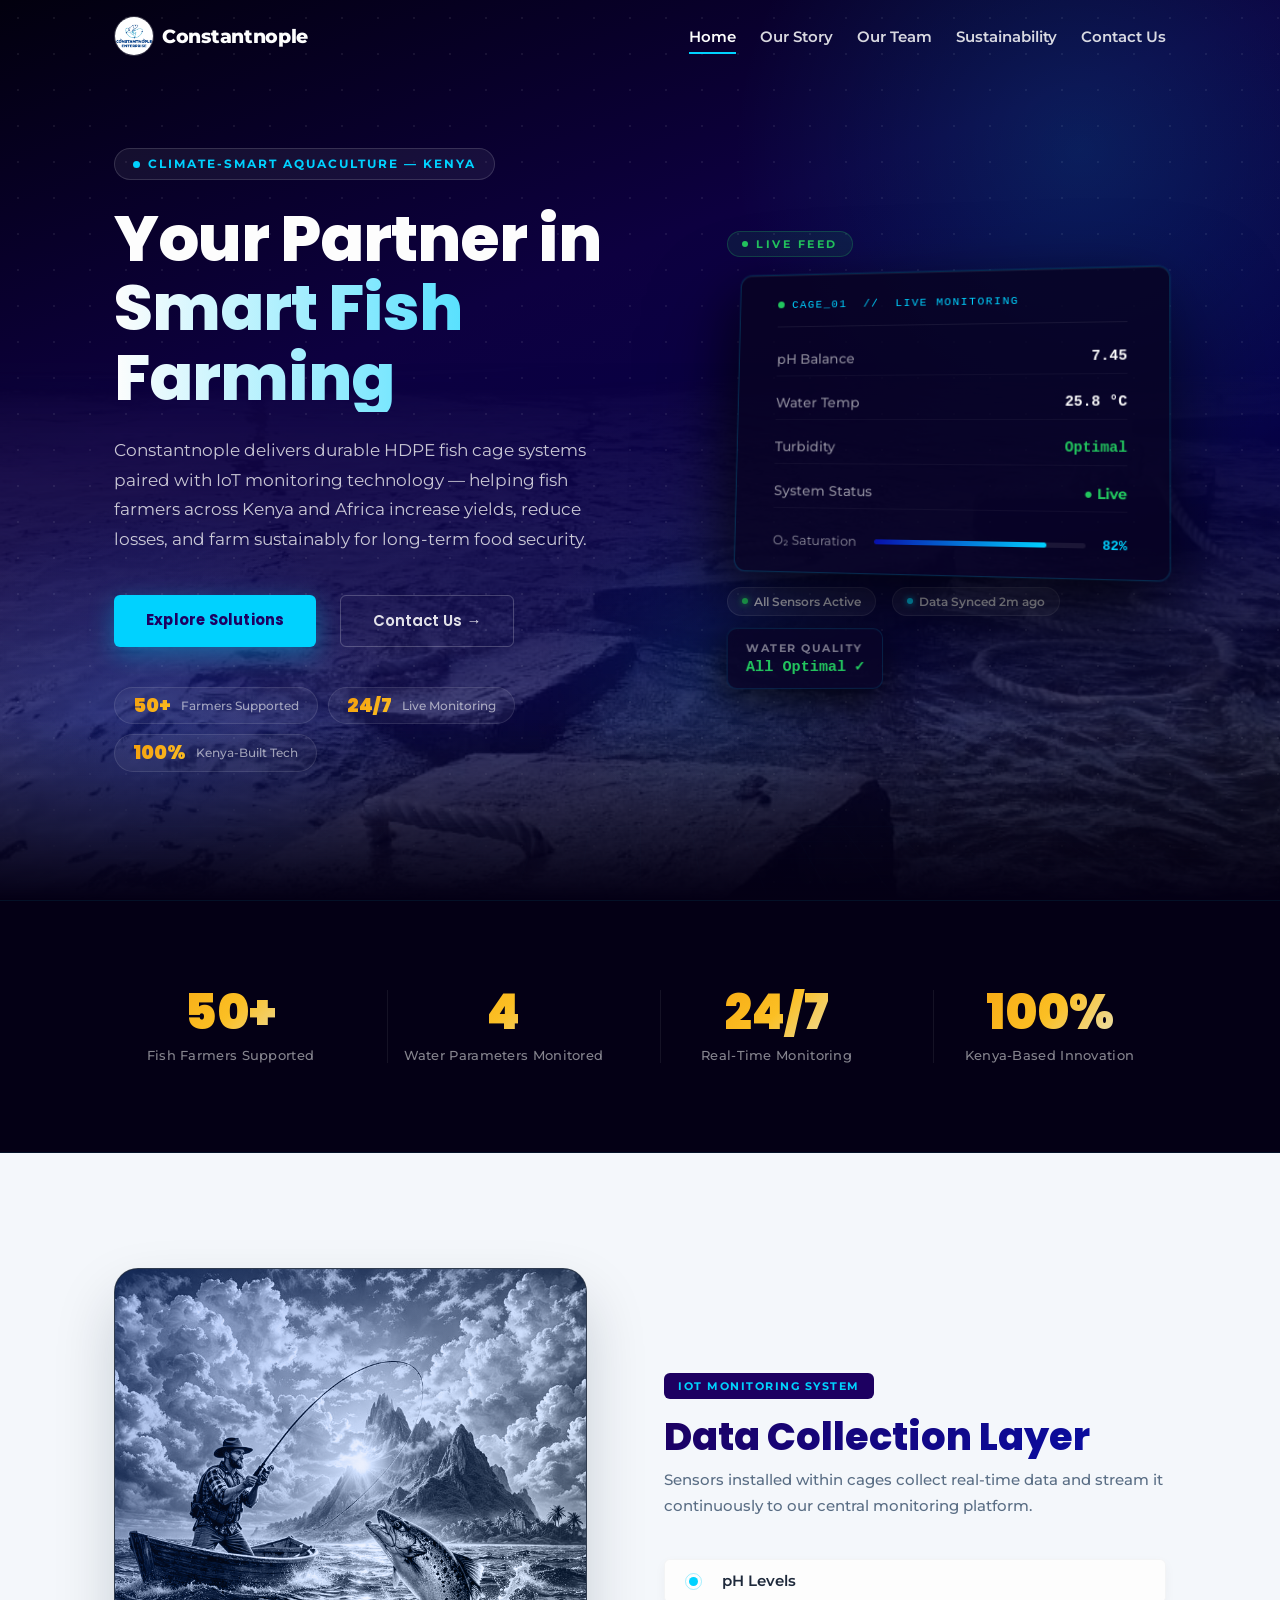
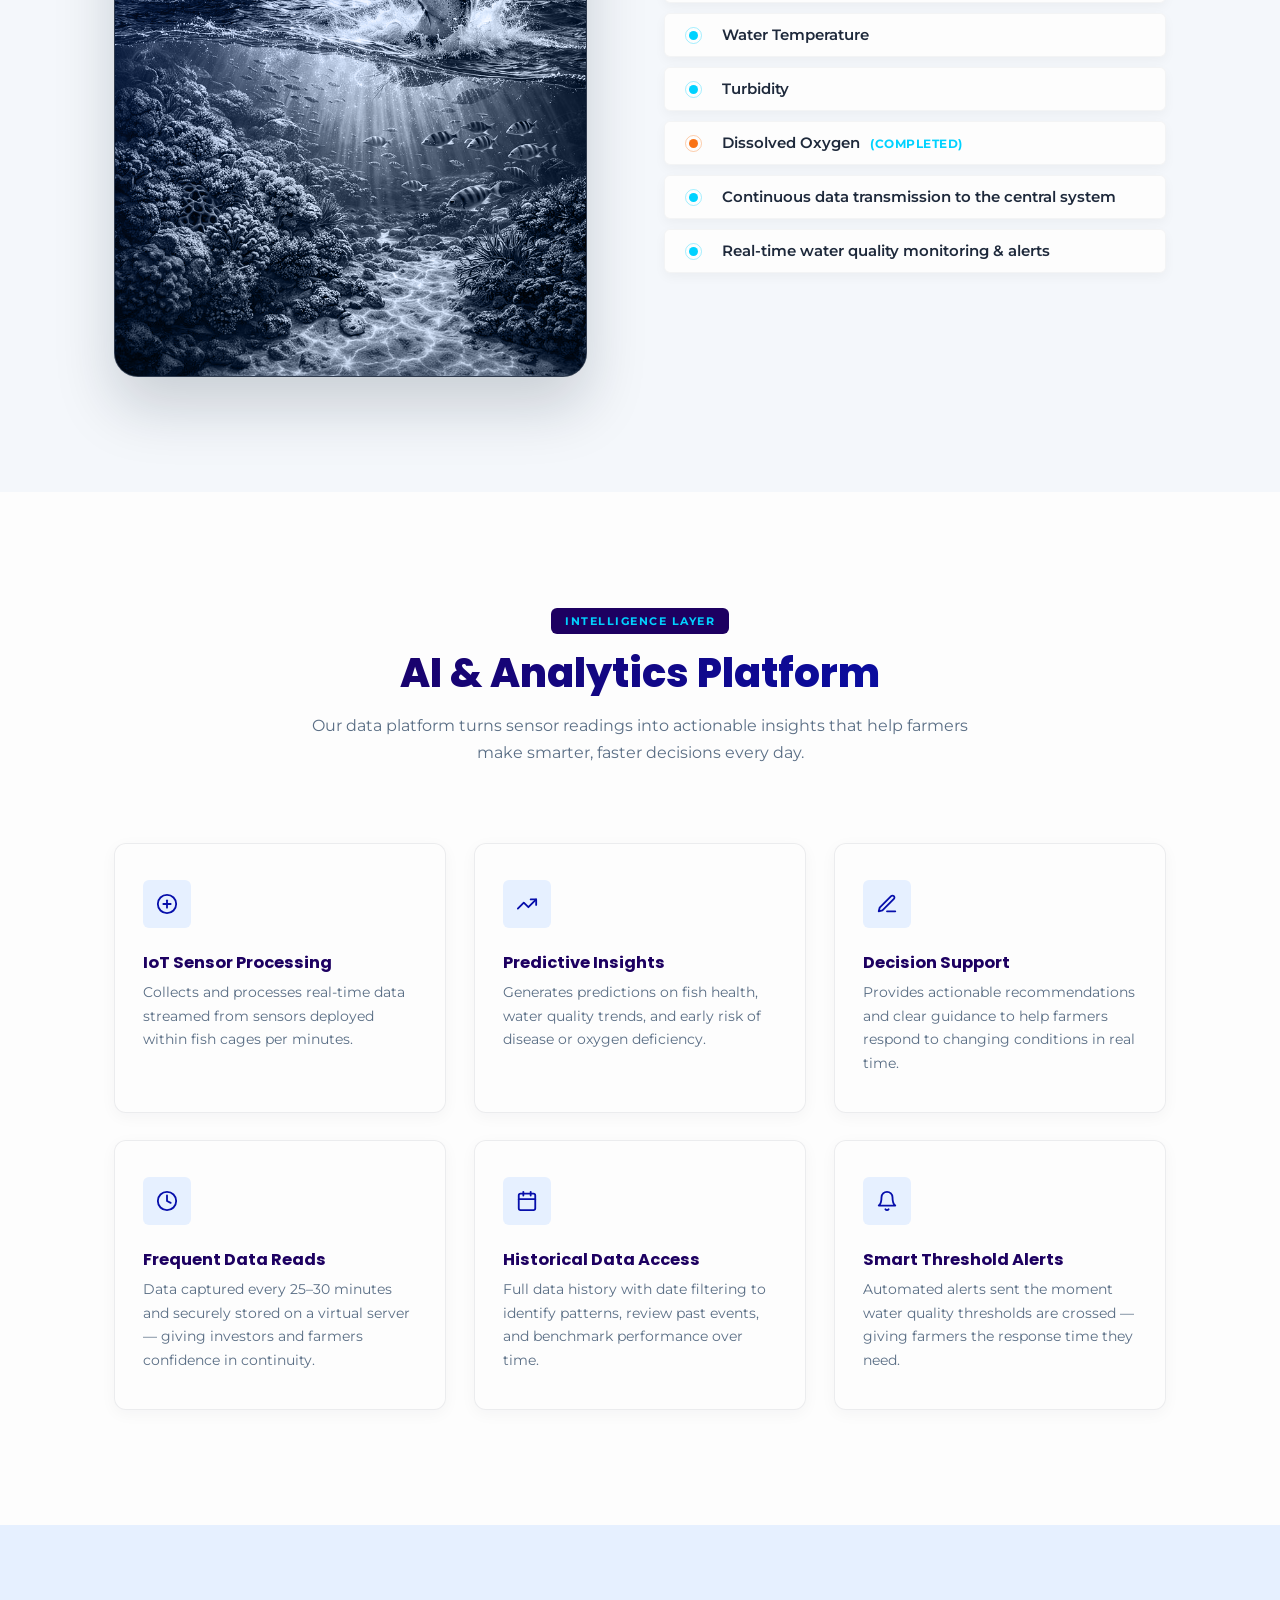
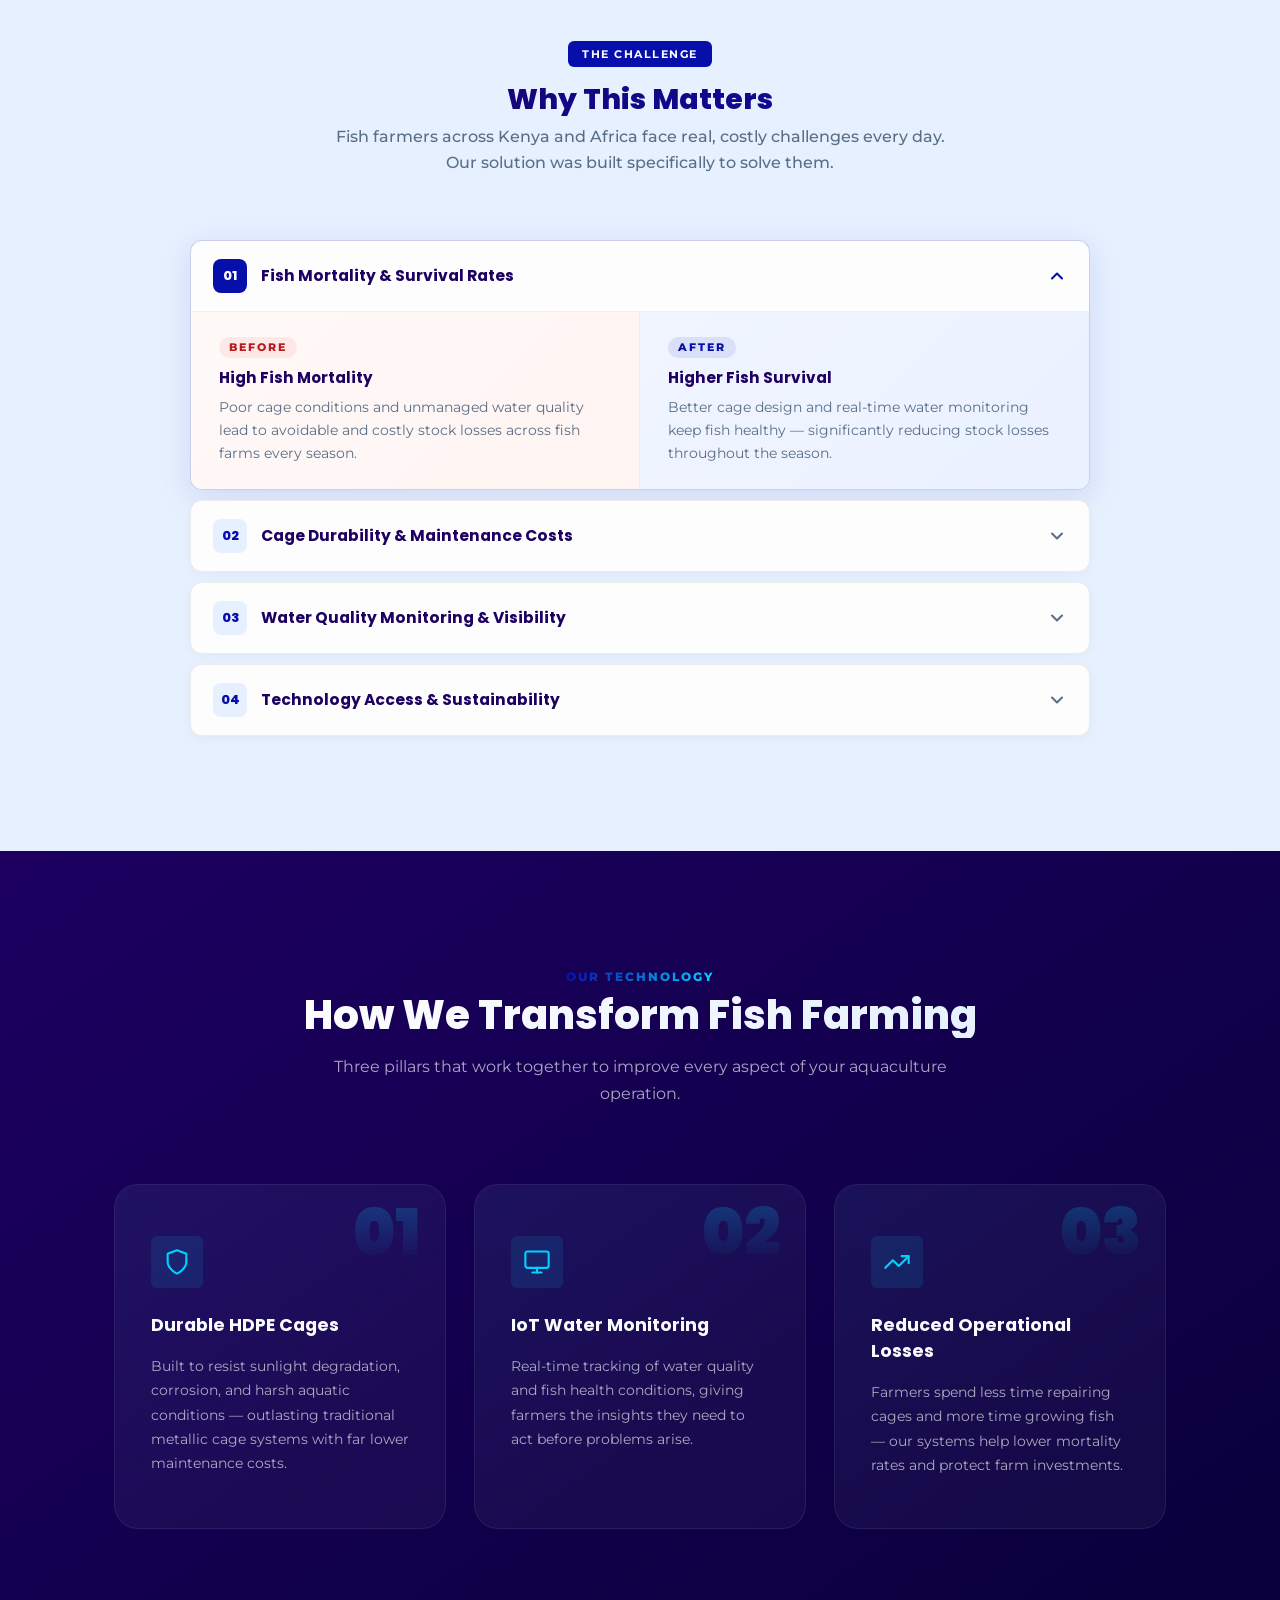
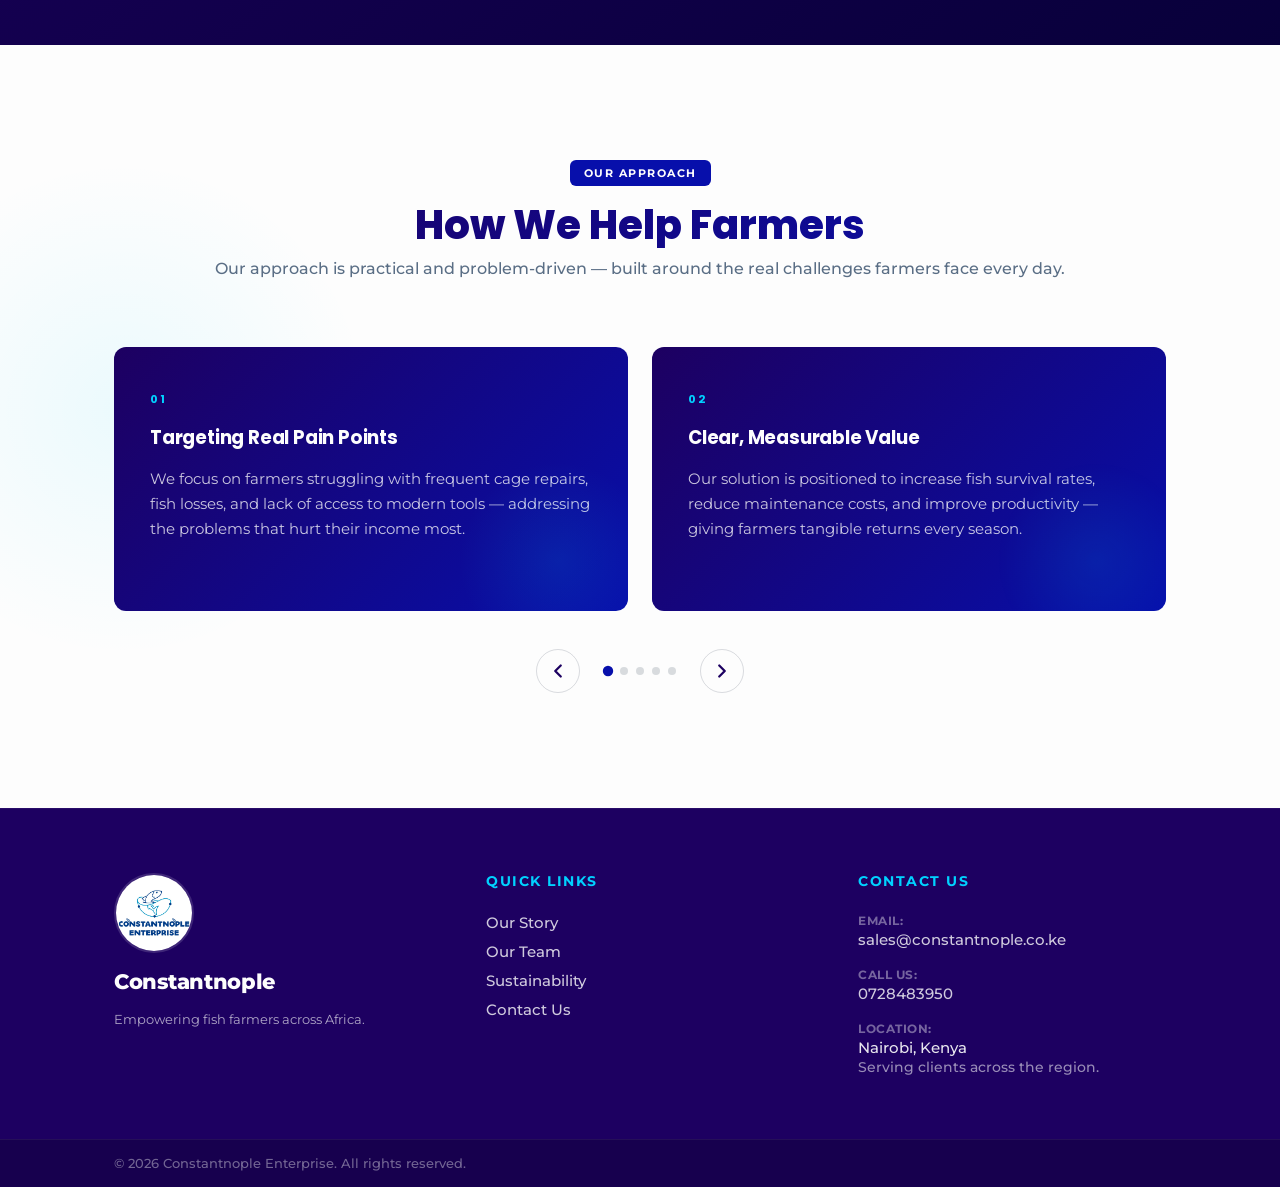
==== commit 5c15a42d: "changes made on all webpage changes made on all webpage" ====
--- a/index.html
+++ b/index.html
@@ -430,86 +430,104 @@
             </p>
           </div>
 
-          <div
-            class="cards-timeline-heading heading-before"
-            data-animate="fade-up"
-          >
-            Before — Challenges Farmers Face
-          </div>
-          <div class="challenge-cards-row row-before">
-            <div class="flip-perspective-card card-style-white flip-delay-1">
-              <div class="card-num-indicator">01</div>
-              <h3>High Fish Mortality</h3>
-              <p>
-                Poor cage conditions and unmanaged water quality lead to
-                avoidable and costly stock losses.
-              </p>
-            </div>
-            <div class="flip-perspective-card card-style-white flip-delay-2">
-              <div class="card-num-indicator">02</div>
-              <h3>Rapidly Degrading Cages</h3>
-              <p>
-                Wooden structures rot, pollute water, and require constant
-                expensive repairs every season.
-              </p>
-            </div>
-            <div class="flip-perspective-card card-style-white flip-delay-3">
-              <div class="card-num-indicator">03</div>
-              <h3>No Water Quality Visibility</h3>
-              <p>
-                Disease outbreaks and oxygen crashes go undetected until the
-                damage is already done.
-              </p>
-            </div>
-            <div class="flip-perspective-card card-style-white flip-delay-4">
-              <div class="card-num-indicator">04</div>
-              <h3>Limited Tech Access</h3>
-              <p>
-                Modern aquaculture tools remain out of reach for most
-                small-scale farmers across the region.
-              </p>
-            </div>
-          </div>
-
-          <div
-            class="cards-timeline-heading heading-after"
-            data-animate="fade-up"
-          >
-            After — What Our Solution Delivers
-          </div>
-          <div class="challenge-cards-row row-after">
-            <div class="flip-perspective-card card-style-dark flip-delay-1">
-              <div class="card-num-indicator">01</div>
-              <h3>Higher Fish Survival</h3>
-              <p>
-                Better cage design and improved water circulation keep fish
-                healthy throughout the season.
-              </p>
-            </div>
-            <div class="flip-perspective-card card-style-dark flip-delay-2">
-              <div class="card-num-indicator">02</div>
-              <h3>Improved Productivity</h3>
-              <p>
-                Durable HDPE cages and monitoring tools drive increased,
-                reliable yields season after season.
-              </p>
-            </div>
-            <div class="flip-perspective-card card-style-dark flip-delay-3">
-              <div class="card-num-indicator">03</div>
-              <h3>Reduced Losses</h3>
-              <p>
-                Less time and money spent on cage repairs and emergency stock
-                replacement each year.
-              </p>
-            </div>
-            <div class="flip-perspective-card card-style-dark flip-delay-4">
-              <div class="card-num-indicator">04</div>
-              <h3>Protected Ecosystems</h3>
-              <p>
-                Contributes to food security, farmer livelihoods, and long-term
-                environmental sustainability.
-              </p>
-            </div>
+          <div class="wtm-accordion" data-animate="fade-up">
+
+            <div class="wtm-item active">
+              <button class="wtm-trigger" aria-expanded="true">
+                <div class="wtm-trigger-left">
+                  <span class="wtm-num">01</span>
+                  <span class="wtm-trigger-title">Fish Mortality &amp; Survival Rates</span>
+                </div>
+                <svg class="wtm-chevron" width="20" height="20" viewBox="0 0 24 24" fill="none" stroke="currentColor" stroke-width="2.5" stroke-linecap="round" stroke-linejoin="round"><polyline points="6 9 12 15 18 9"/></svg>
+              </button>
+              <div class="wtm-panel">
+                <div class="wtm-split">
+                  <div class="wtm-col wtm-before">
+                    <span class="wtm-side-label before-label">Before</span>
+                    <h3>High Fish Mortality</h3>
+                    <p>Poor cage conditions and unmanaged water quality lead to avoidable and costly stock losses across fish farms every season.</p>
+                  </div>
+                  <div class="wtm-col wtm-after">
+                    <span class="wtm-side-label after-label">After</span>
+                    <h3>Higher Fish Survival</h3>
+                    <p>Better cage design and real-time water monitoring keep fish healthy — significantly reducing stock losses throughout the season.</p>
+                  </div>
+                </div>
+              </div>
+            </div>
+
+            <div class="wtm-item">
+              <button class="wtm-trigger" aria-expanded="false">
+                <div class="wtm-trigger-left">
+                  <span class="wtm-num">02</span>
+                  <span class="wtm-trigger-title">Cage Durability &amp; Maintenance Costs</span>
+                </div>
+                <svg class="wtm-chevron" width="20" height="20" viewBox="0 0 24 24" fill="none" stroke="currentColor" stroke-width="2.5" stroke-linecap="round" stroke-linejoin="round"><polyline points="6 9 12 15 18 9"/></svg>
+              </button>
+              <div class="wtm-panel">
+                <div class="wtm-split">
+                  <div class="wtm-col wtm-before">
+                    <span class="wtm-side-label before-label">Before</span>
+                    <h3>Rapidly Degrading Cages</h3>
+                    <p>Metallic cage structures corrode, pollute water, and require constant expensive repairs every season — draining farmer resources.</p>
+                  </div>
+                  <div class="wtm-col wtm-after">
+                    <span class="wtm-side-label after-label">After</span>
+                    <h3>Durable HDPE Cages</h3>
+                    <p>HDPE cages resist corrosion, UV degradation, and harsh aquatic conditions — lasting years with minimal maintenance needed.</p>
+                  </div>
+                </div>
+              </div>
+            </div>
+
+            <div class="wtm-item">
+              <button class="wtm-trigger" aria-expanded="false">
+                <div class="wtm-trigger-left">
+                  <span class="wtm-num">03</span>
+                  <span class="wtm-trigger-title">Water Quality Monitoring &amp; Visibility</span>
+                </div>
+                <svg class="wtm-chevron" width="20" height="20" viewBox="0 0 24 24" fill="none" stroke="currentColor" stroke-width="2.5" stroke-linecap="round" stroke-linejoin="round"><polyline points="6 9 12 15 18 9"/></svg>
+              </button>
+              <div class="wtm-panel">
+                <div class="wtm-split">
+                  <div class="wtm-col wtm-before">
+                    <span class="wtm-side-label before-label">Before</span>
+                    <h3>No Water Quality Visibility</h3>
+                    <p>Disease outbreaks and oxygen crashes go undetected until damage is done — by then, fish are already dying and losses are severe.</p>
+                  </div>
+                  <div class="wtm-col wtm-after">
+                    <span class="wtm-side-label after-label">After</span>
+                    <h3>Real-Time IoT Monitoring</h3>
+                    <p>IoT sensors send water quality data every minute, giving farmers instant alerts and the power to act before problems escalate.</p>
+                  </div>
+                </div>
+              </div>
+            </div>
+
+            <div class="wtm-item">
+              <button class="wtm-trigger" aria-expanded="false">
+                <div class="wtm-trigger-left">
+                  <span class="wtm-num">04</span>
+                  <span class="wtm-trigger-title">Technology Access &amp; Sustainability</span>
+                </div>
+                <svg class="wtm-chevron" width="20" height="20" viewBox="0 0 24 24" fill="none" stroke="currentColor" stroke-width="2.5" stroke-linecap="round" stroke-linejoin="round"><polyline points="6 9 12 15 18 9"/></svg>
+              </button>
+              <div class="wtm-panel">
+                <div class="wtm-split">
+                  <div class="wtm-col wtm-before">
+                    <span class="wtm-side-label before-label">Before</span>
+                    <h3>Limited Tech Access</h3>
+                    <p>Modern aquaculture tools remain out of reach for most small-scale farmers across Africa — leaving them to operate without data or insight.</p>
+                  </div>
+                  <div class="wtm-col wtm-after">
+                    <span class="wtm-side-label after-label">After</span>
+                    <h3>Affordable Smart Farming</h3>
+                    <p>Our integrated platform brings professional-grade monitoring and durable HDPE cage technology within reach for every African fish farmer.</p>
+                  </div>
+                </div>
+              </div>
+            </div>
+
           </div>
         </div>
       </section>
@@ -551,7 +569,7 @@
               <h3>Durable HDPE Cages</h3>
               <p>
                 Built to resist sunlight degradation, corrosion, and harsh
-                aquatic conditions — outlasting traditional wooden cages with
+                aquatic conditions — outlasting traditional metallic cage systems with
                 far lower maintenance costs.
               </p>
             </div>
@@ -790,5 +808,24 @@
 
     <script src="assets/js/index.js"></script>
     <script src="assets/js/menu.js"></script>
+    <script>
+      (function () {
+        var items = document.querySelectorAll('.wtm-item');
+        items.forEach(function (item) {
+          var trigger = item.querySelector('.wtm-trigger');
+          trigger.addEventListener('click', function () {
+            var isActive = item.classList.contains('active');
+            items.forEach(function (i) {
+              i.classList.remove('active');
+              i.querySelector('.wtm-trigger').setAttribute('aria-expanded', 'false');
+            });
+            if (!isActive) {
+              item.classList.add('active');
+              trigger.setAttribute('aria-expanded', 'true');
+            }
+          });
+        });
+      })();
+    </script>
   </body>
 </html>
--- a/assets/css/index.css
+++ b/assets/css/index.css
@@ -992,7 +992,7 @@
 
 .challenge-section {
   padding: clamp(72px, 9vw, 120px) 0;
-  background: #f4f7fb;
+  background: var(--clr-light-blue);
   overflow: hidden;
 }
 
@@ -1004,8 +1004,8 @@
 
 .challenge-mini-badge {
   display: inline-block;
-  background: var(--clr-dark-blue);
-  color: var(--clr-accent-blue);
+  background: var(--clr-royal-blue);
+  color: var(--clr-white);
   font-size: 0.7rem;
   font-weight: 700;
   text-transform: uppercase;
@@ -1017,7 +1017,7 @@
 
 .challenge-clean-header h2 {
   font-family: var(--ff-heading);
-  font-size: clamp(1.9rem, 3.5vw, 2.5rem);
+  font-size: clamp(1.2rem, 2.5vw, 1.8rem);
   font-weight: 800;
   line-height: 1.15;
   margin-bottom: var(--space-xs);
@@ -1136,39 +1136,165 @@
   font-weight: 900;
 }
 
-/* Flip animation triggers */
-.challenge-section.in-view .flip-perspective-card {
-  opacity: 1;
-  transform: rotateY(0deg);
-  transition:
-    opacity 1.2s cubic-bezier(0.16, 1, 0.3, 1),
-    transform 1.2s cubic-bezier(0.16, 1, 0.3, 1);
-}
-
-.challenge-section.in-view .flip-delay-1 {
-  transition-delay: 0.1s;
-}
-.challenge-section.in-view .flip-delay-2 {
-  transition-delay: 0.25s;
-}
-.challenge-section.in-view .flip-delay-3 {
-  transition-delay: 0.4s;
-}
-.challenge-section.in-view .flip-delay-4 {
-  transition-delay: 0.55s;
-}
-
-.challenge-section.in-view .row-after .flip-delay-1 {
-  transition-delay: 0.65s;
-}
-.challenge-section.in-view .row-after .flip-delay-2 {
-  transition-delay: 0.78s;
-}
-.challenge-section.in-view .row-after .flip-delay-3 {
-  transition-delay: 0.9s;
-}
-.challenge-section.in-view .row-after .flip-delay-4 {
-  transition-delay: 1.02s;
+/* WTM ACCORDION (Why This Matters — side-by-side Before / After)
+   ═══════════════════════════════════════════════════════════════════════════ */
+
+.wtm-accordion {
+  display: flex;
+  flex-direction: column;
+  gap: 10px;
+  max-width: 900px;
+  margin: 0 auto;
+}
+
+.wtm-item {
+  border: 1.5px solid rgba(10, 25, 47, 0.07);
+  border-radius: var(--radius-md);
+  background: var(--clr-white);
+  overflow: hidden;
+  box-shadow: 0 2px 12px rgba(10, 25, 47, 0.04);
+  transition: box-shadow 0.3s ease, border-color 0.3s ease;
+}
+
+.wtm-item.active {
+  box-shadow: 0 8px 32px rgba(7, 15, 171, 0.1);
+  border-color: rgba(7, 15, 171, 0.2);
+}
+
+.wtm-trigger {
+  display: flex;
+  align-items: center;
+  justify-content: space-between;
+  width: 100%;
+  padding: 18px 22px;
+  background: none;
+  border: none;
+  cursor: pointer;
+  text-align: left;
+  gap: 14px;
+  transition: background 0.25s ease;
+}
+
+.wtm-trigger:hover { background: rgba(7, 15, 171, 0.025); }
+
+.wtm-trigger-left {
+  display: flex;
+  align-items: center;
+  gap: 14px;
+  flex: 1;
+  min-width: 0;
+}
+
+.wtm-num {
+  font-family: var(--ff-heading);
+  font-size: 0.8rem;
+  font-weight: 800;
+  color: var(--clr-royal-blue);
+  background: var(--clr-light-blue);
+  min-width: 34px;
+  height: 34px;
+  border-radius: 8px;
+  display: flex;
+  align-items: center;
+  justify-content: center;
+  flex-shrink: 0;
+  transition: background 0.25s ease, color 0.25s ease;
+}
+
+.wtm-item.active .wtm-num {
+  background: var(--clr-royal-blue);
+  color: var(--clr-white);
+}
+
+.wtm-trigger-title {
+  font-family: var(--ff-heading);
+  font-size: 0.97rem;
+  font-weight: 700;
+  color: var(--clr-dark-blue);
+  line-height: 1.3;
+}
+
+.wtm-chevron {
+  color: var(--text-secondary);
+  transition: transform 0.4s cubic-bezier(0.34, 1.56, 0.64, 1), color 0.25s ease;
+  flex-shrink: 0;
+}
+
+.wtm-item.active .wtm-chevron {
+  transform: rotate(180deg);
+  color: var(--clr-royal-blue);
+}
+
+.wtm-panel {
+  max-height: 0;
+  overflow: hidden;
+  transition: max-height 0.45s cubic-bezier(0.16, 1, 0.3, 1);
+}
+
+.wtm-item.active .wtm-panel { max-height: 380px; }
+
+.wtm-split {
+  display: grid;
+  grid-template-columns: 1fr 1fr;
+  border-top: 1.5px solid rgba(10, 25, 47, 0.06);
+}
+
+.wtm-col { padding: 24px 28px; }
+
+.wtm-before {
+  background: linear-gradient(135deg, #fff9f8 0%, #fff4f2 100%);
+  border-right: 1.5px solid rgba(10, 25, 47, 0.06);
+}
+
+.wtm-after {
+  background: linear-gradient(135deg, #f0f5ff 0%, #eaf1ff 100%);
+}
+
+.wtm-side-label {
+  font-size: 0.67rem;
+  font-weight: 800;
+  text-transform: uppercase;
+  letter-spacing: 2px;
+  margin-bottom: 10px;
+  display: inline-block;
+  padding: 4px 10px;
+  border-radius: 50px;
+}
+
+.before-label {
+  background: rgba(220, 38, 38, 0.08);
+  color: #b91c1c;
+}
+
+.after-label {
+  background: rgba(7, 15, 171, 0.09);
+  color: var(--clr-royal-blue);
+}
+
+.wtm-col h3 {
+  font-family: var(--ff-heading);
+  font-size: 0.95rem;
+  font-weight: 700;
+  color: var(--clr-dark-blue);
+  margin-bottom: 8px;
+  line-height: 1.3;
+}
+
+.wtm-col p {
+  font-size: 0.87rem;
+  line-height: 1.65;
+  color: var(--text-secondary);
+  margin: 0;
+}
+
+@media (max-width: 640px) {
+  .wtm-split { grid-template-columns: 1fr; }
+  .wtm-before {
+    border-right: none;
+    border-bottom: 1.5px solid rgba(10, 25, 47, 0.06);
+  }
+  .wtm-item.active .wtm-panel { max-height: 650px; }
+  .wtm-col { padding: 20px 20px; }
 }
 
 /* ═══════════════════════════════════════════════════════════════════════════
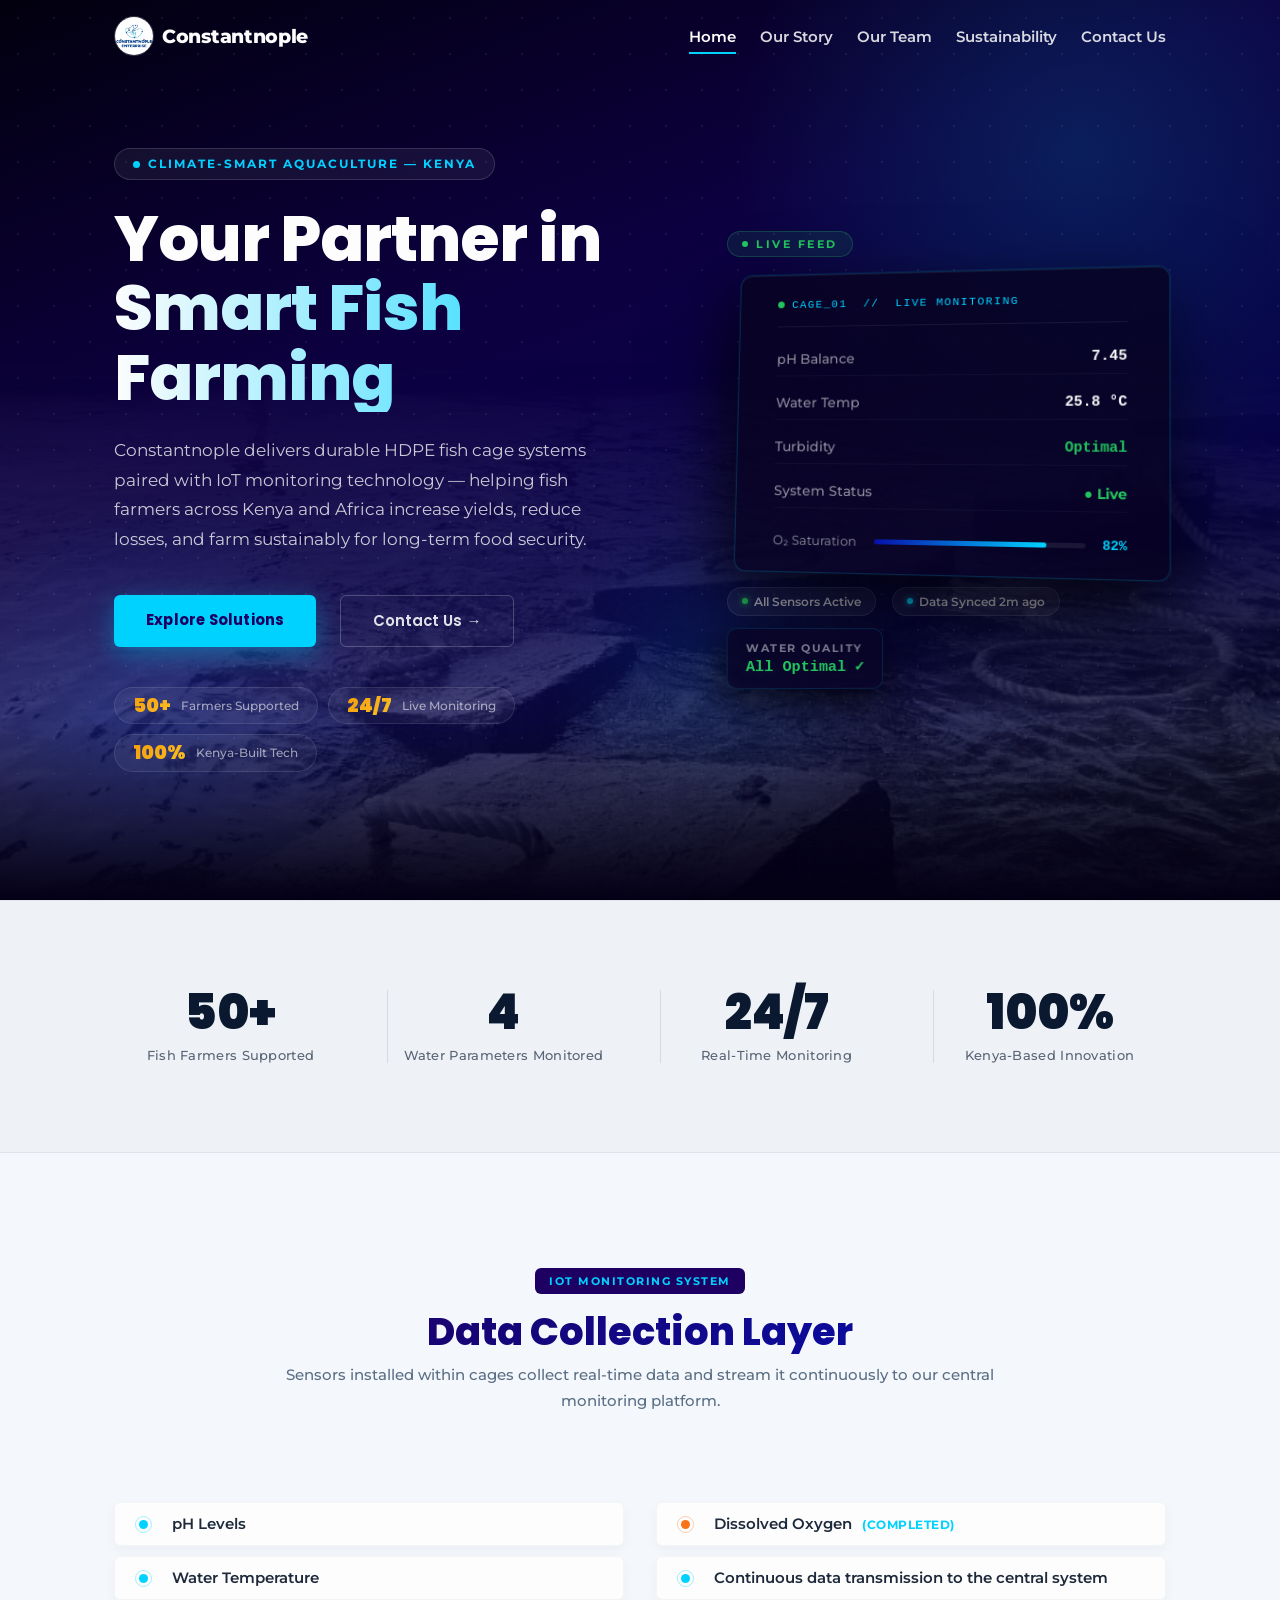
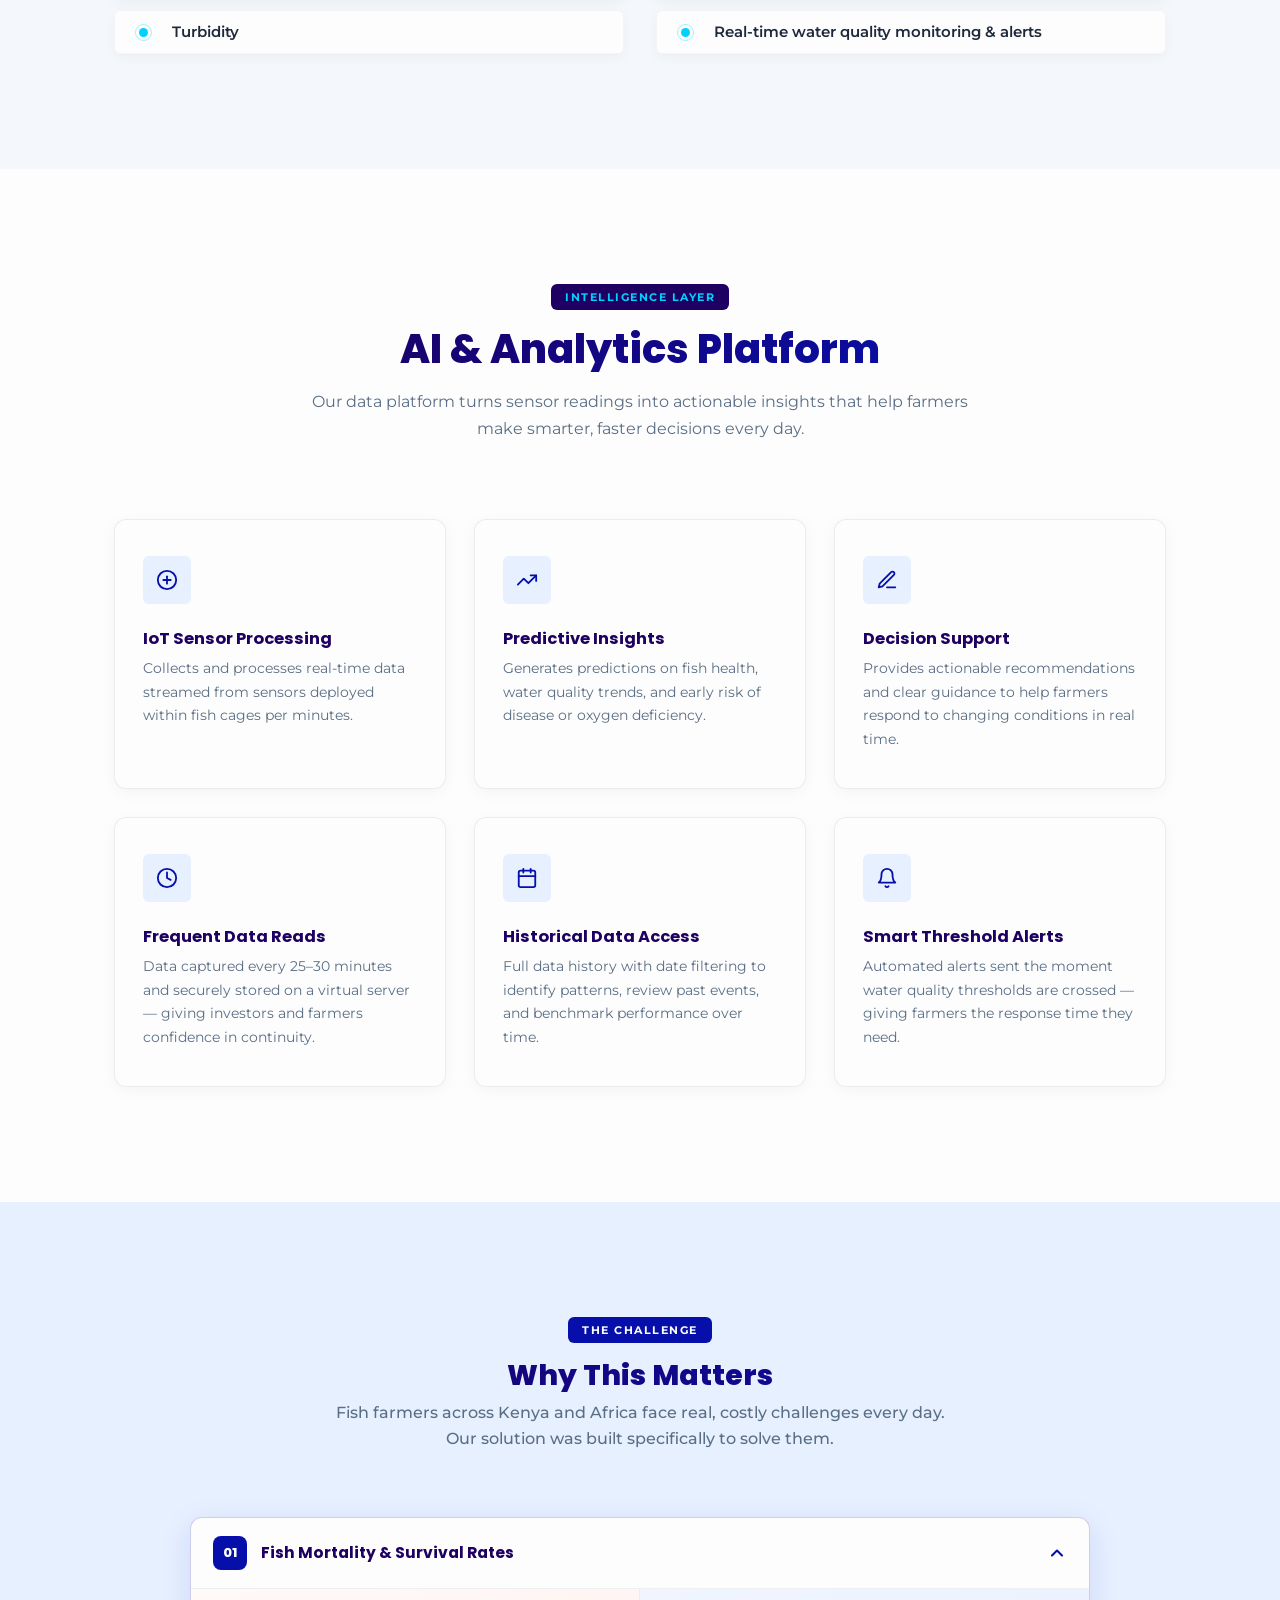
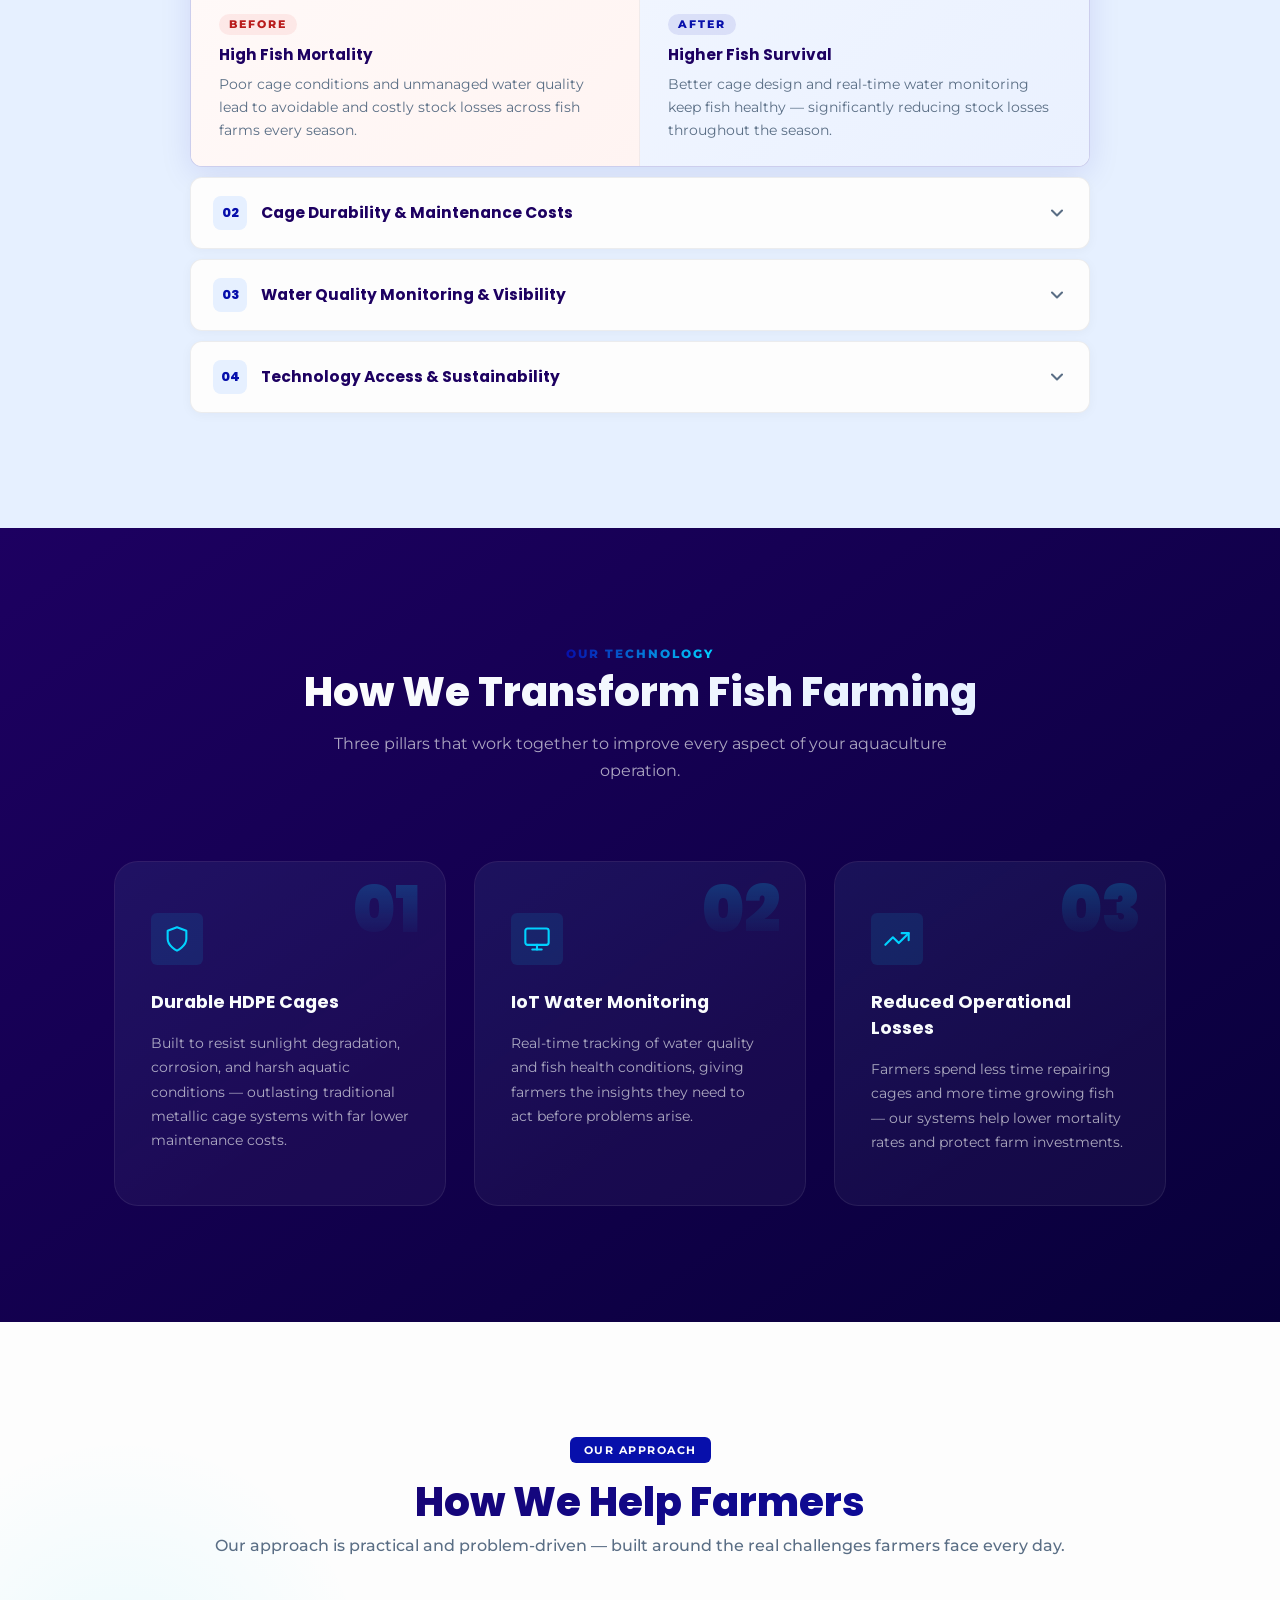
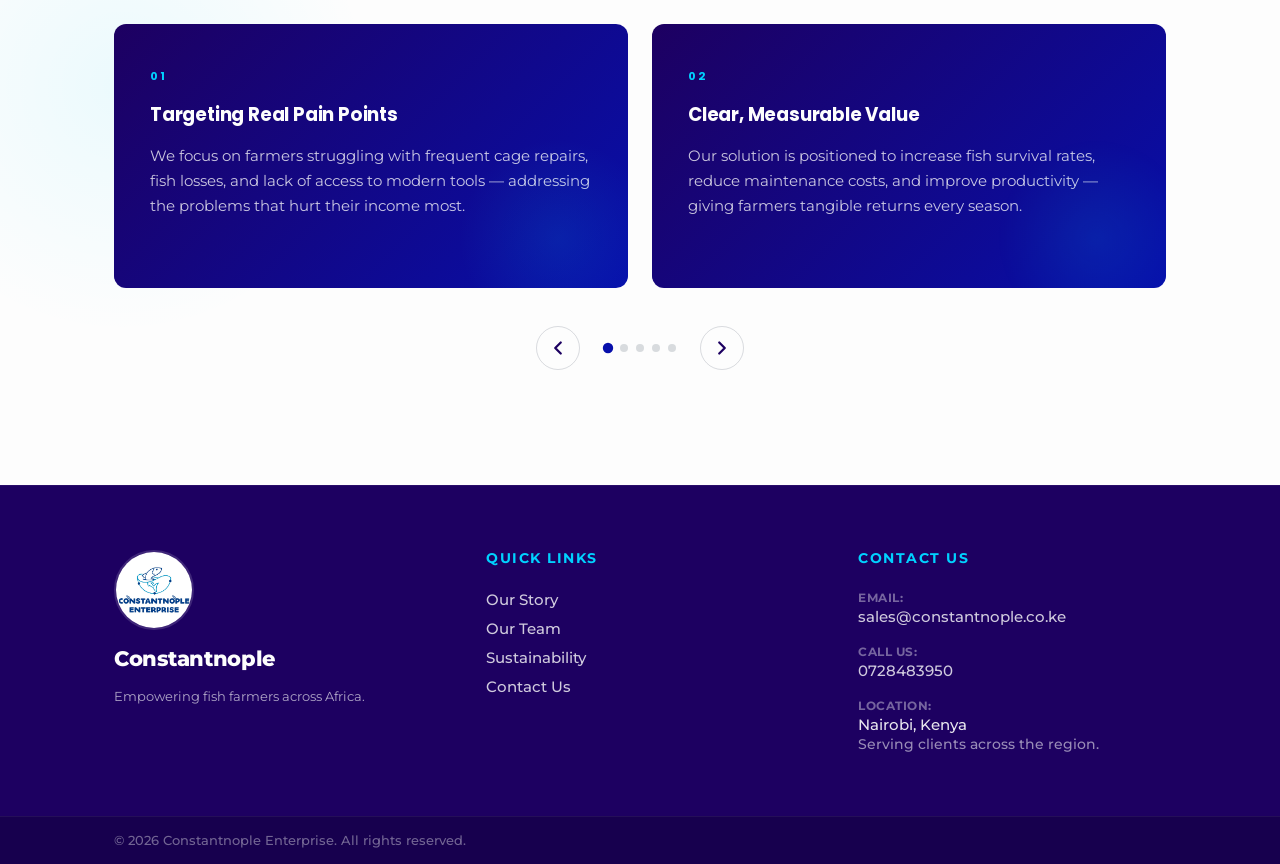
==== commit 62c542fc: "hero section of home page hero section of home page" ====
--- a/index.html
+++ b/index.html
@@ -198,27 +198,17 @@
 
       <!-- ============================================================ IOT MONITORING -->
       <section class="iot-section scroll-reveal">
-        <div class="container iot-flex-layout">
-          <!-- Left: image -->
-          <div class="iot-visual-side">
-            <div class="image-premium-frame">
-              <div class="glass-ambient-glow"></div>
-              <img
-                src="assets/imgs/fishone.jpg"
-                alt="Aquaculture IoT Monitoring"
-                class="iot-display-img"
-              />
-            </div>
-          </div>
-
-          <!-- Right: content -->
-          <div class="iot-details-side">
+        <div class="container iot-content-layout">
+          <div class="iot-header">
             <div class="fancy-box-badge">IoT Monitoring System</div>
             <h2 data-animate="fade-up">Data Collection Layer</h2>
             <p class="iot-section-desc" data-animate="fade-up" data-delay="100">
               Sensors installed within cages collect real-time data and stream
               it continuously to our central monitoring platform.
             </p>
+          </div>
+
+          <div class="iot-parameters-grid">
             <ul class="iot-parameters-checklist">
               <li data-animate="fade-up" data-delay="150">
                 <span class="pulse-indicator"></span><strong>pH Levels</strong>
@@ -230,6 +220,9 @@
               <li data-animate="fade-up" data-delay="250">
                 <span class="pulse-indicator"></span><strong>Turbidity</strong>
               </li>
+            </ul>
+
+            <ul class="iot-parameters-checklist">
               <li data-animate="fade-up" data-delay="300">
                 <span class="pulse-indicator orange-alert"></span
                 ><strong
@@ -431,26 +424,47 @@
           </div>
 
           <div class="wtm-accordion" data-animate="fade-up">
-
             <div class="wtm-item active">
               <button class="wtm-trigger" aria-expanded="true">
                 <div class="wtm-trigger-left">
                   <span class="wtm-num">01</span>
-                  <span class="wtm-trigger-title">Fish Mortality &amp; Survival Rates</span>
-                </div>
-                <svg class="wtm-chevron" width="20" height="20" viewBox="0 0 24 24" fill="none" stroke="currentColor" stroke-width="2.5" stroke-linecap="round" stroke-linejoin="round"><polyline points="6 9 12 15 18 9"/></svg>
+                  <span class="wtm-trigger-title"
+                    >Fish Mortality &amp; Survival Rates</span
+                  >
+                </div>
+                <svg
+                  class="wtm-chevron"
+                  width="20"
+                  height="20"
+                  viewBox="0 0 24 24"
+                  fill="none"
+                  stroke="currentColor"
+                  stroke-width="2.5"
+                  stroke-linecap="round"
+                  stroke-linejoin="round"
+                >
+                  <polyline points="6 9 12 15 18 9" />
+                </svg>
               </button>
               <div class="wtm-panel">
                 <div class="wtm-split">
                   <div class="wtm-col wtm-before">
                     <span class="wtm-side-label before-label">Before</span>
                     <h3>High Fish Mortality</h3>
-                    <p>Poor cage conditions and unmanaged water quality lead to avoidable and costly stock losses across fish farms every season.</p>
+                    <p>
+                      Poor cage conditions and unmanaged water quality lead to
+                      avoidable and costly stock losses across fish farms every
+                      season.
+                    </p>
                   </div>
                   <div class="wtm-col wtm-after">
                     <span class="wtm-side-label after-label">After</span>
                     <h3>Higher Fish Survival</h3>
-                    <p>Better cage design and real-time water monitoring keep fish healthy — significantly reducing stock losses throughout the season.</p>
+                    <p>
+                      Better cage design and real-time water monitoring keep
+                      fish healthy — significantly reducing stock losses
+                      throughout the season.
+                    </p>
                   </div>
                 </div>
               </div>
@@ -460,21 +474,43 @@
               <button class="wtm-trigger" aria-expanded="false">
                 <div class="wtm-trigger-left">
                   <span class="wtm-num">02</span>
-                  <span class="wtm-trigger-title">Cage Durability &amp; Maintenance Costs</span>
-                </div>
-                <svg class="wtm-chevron" width="20" height="20" viewBox="0 0 24 24" fill="none" stroke="currentColor" stroke-width="2.5" stroke-linecap="round" stroke-linejoin="round"><polyline points="6 9 12 15 18 9"/></svg>
+                  <span class="wtm-trigger-title"
+                    >Cage Durability &amp; Maintenance Costs</span
+                  >
+                </div>
+                <svg
+                  class="wtm-chevron"
+                  width="20"
+                  height="20"
+                  viewBox="0 0 24 24"
+                  fill="none"
+                  stroke="currentColor"
+                  stroke-width="2.5"
+                  stroke-linecap="round"
+                  stroke-linejoin="round"
+                >
+                  <polyline points="6 9 12 15 18 9" />
+                </svg>
               </button>
               <div class="wtm-panel">
                 <div class="wtm-split">
                   <div class="wtm-col wtm-before">
                     <span class="wtm-side-label before-label">Before</span>
                     <h3>Rapidly Degrading Cages</h3>
-                    <p>Metallic cage structures corrode, pollute water, and require constant expensive repairs every season — draining farmer resources.</p>
+                    <p>
+                      Metallic cage structures corrode, pollute water, and
+                      require constant expensive repairs every season — draining
+                      farmer resources.
+                    </p>
                   </div>
                   <div class="wtm-col wtm-after">
                     <span class="wtm-side-label after-label">After</span>
                     <h3>Durable HDPE Cages</h3>
-                    <p>HDPE cages resist corrosion, UV degradation, and harsh aquatic conditions — lasting years with minimal maintenance needed.</p>
+                    <p>
+                      HDPE cages resist corrosion, UV degradation, and harsh
+                      aquatic conditions — lasting years with minimal
+                      maintenance needed.
+                    </p>
                   </div>
                 </div>
               </div>
@@ -484,21 +520,43 @@
               <button class="wtm-trigger" aria-expanded="false">
                 <div class="wtm-trigger-left">
                   <span class="wtm-num">03</span>
-                  <span class="wtm-trigger-title">Water Quality Monitoring &amp; Visibility</span>
-                </div>
-                <svg class="wtm-chevron" width="20" height="20" viewBox="0 0 24 24" fill="none" stroke="currentColor" stroke-width="2.5" stroke-linecap="round" stroke-linejoin="round"><polyline points="6 9 12 15 18 9"/></svg>
+                  <span class="wtm-trigger-title"
+                    >Water Quality Monitoring &amp; Visibility</span
+                  >
+                </div>
+                <svg
+                  class="wtm-chevron"
+                  width="20"
+                  height="20"
+                  viewBox="0 0 24 24"
+                  fill="none"
+                  stroke="currentColor"
+                  stroke-width="2.5"
+                  stroke-linecap="round"
+                  stroke-linejoin="round"
+                >
+                  <polyline points="6 9 12 15 18 9" />
+                </svg>
               </button>
               <div class="wtm-panel">
                 <div class="wtm-split">
                   <div class="wtm-col wtm-before">
                     <span class="wtm-side-label before-label">Before</span>
                     <h3>No Water Quality Visibility</h3>
-                    <p>Disease outbreaks and oxygen crashes go undetected until damage is done — by then, fish are already dying and losses are severe.</p>
+                    <p>
+                      Disease outbreaks and oxygen crashes go undetected until
+                      damage is done — by then, fish are already dying and
+                      losses are severe.
+                    </p>
                   </div>
                   <div class="wtm-col wtm-after">
                     <span class="wtm-side-label after-label">After</span>
                     <h3>Real-Time IoT Monitoring</h3>
-                    <p>IoT sensors send water quality data every minute, giving farmers instant alerts and the power to act before problems escalate.</p>
+                    <p>
+                      IoT sensors send water quality data every minute, giving
+                      farmers instant alerts and the power to act before
+                      problems escalate.
+                    </p>
                   </div>
                 </div>
               </div>
@@ -508,26 +566,47 @@
               <button class="wtm-trigger" aria-expanded="false">
                 <div class="wtm-trigger-left">
                   <span class="wtm-num">04</span>
-                  <span class="wtm-trigger-title">Technology Access &amp; Sustainability</span>
-                </div>
-                <svg class="wtm-chevron" width="20" height="20" viewBox="0 0 24 24" fill="none" stroke="currentColor" stroke-width="2.5" stroke-linecap="round" stroke-linejoin="round"><polyline points="6 9 12 15 18 9"/></svg>
+                  <span class="wtm-trigger-title"
+                    >Technology Access &amp; Sustainability</span
+                  >
+                </div>
+                <svg
+                  class="wtm-chevron"
+                  width="20"
+                  height="20"
+                  viewBox="0 0 24 24"
+                  fill="none"
+                  stroke="currentColor"
+                  stroke-width="2.5"
+                  stroke-linecap="round"
+                  stroke-linejoin="round"
+                >
+                  <polyline points="6 9 12 15 18 9" />
+                </svg>
               </button>
               <div class="wtm-panel">
                 <div class="wtm-split">
                   <div class="wtm-col wtm-before">
                     <span class="wtm-side-label before-label">Before</span>
                     <h3>Limited Tech Access</h3>
-                    <p>Modern aquaculture tools remain out of reach for most small-scale farmers across Africa — leaving them to operate without data or insight.</p>
+                    <p>
+                      Modern aquaculture tools remain out of reach for most
+                      small-scale farmers across Africa — leaving them to
+                      operate without data or insight.
+                    </p>
                   </div>
                   <div class="wtm-col wtm-after">
                     <span class="wtm-side-label after-label">After</span>
                     <h3>Affordable Smart Farming</h3>
-                    <p>Our integrated platform brings professional-grade monitoring and durable HDPE cage technology within reach for every African fish farmer.</p>
-                  </div>
-                </div>
-              </div>
-            </div>
-
+                    <p>
+                      Our integrated platform brings professional-grade
+                      monitoring and durable HDPE cage technology within reach
+                      for every African fish farmer.
+                    </p>
+                  </div>
+                </div>
+              </div>
+            </div>
           </div>
         </div>
       </section>
@@ -569,8 +648,8 @@
               <h3>Durable HDPE Cages</h3>
               <p>
                 Built to resist sunlight degradation, corrosion, and harsh
-                aquatic conditions — outlasting traditional metallic cage systems with
-                far lower maintenance costs.
+                aquatic conditions — outlasting traditional metallic cage
+                systems with far lower maintenance costs.
               </p>
             </div>
             <div
@@ -810,18 +889,21 @@
     <script src="assets/js/menu.js"></script>
     <script>
       (function () {
-        var items = document.querySelectorAll('.wtm-item');
+        var items = document.querySelectorAll(".wtm-item");
         items.forEach(function (item) {
-          var trigger = item.querySelector('.wtm-trigger');
-          trigger.addEventListener('click', function () {
-            var isActive = item.classList.contains('active');
+          var trigger = item.querySelector(".wtm-trigger");
+          trigger.addEventListener("click", function () {
+            var isActive = item.classList.contains("active");
             items.forEach(function (i) {
-              i.classList.remove('active');
-              i.querySelector('.wtm-trigger').setAttribute('aria-expanded', 'false');
+              i.classList.remove("active");
+              i.querySelector(".wtm-trigger").setAttribute(
+                "aria-expanded",
+                "false",
+              );
             });
             if (!isActive) {
-              item.classList.add('active');
-              trigger.setAttribute('aria-expanded', 'true');
+              item.classList.add("active");
+              trigger.setAttribute("aria-expanded", "true");
             }
           });
         });
--- a/assets/css/index.css
+++ b/assets/css/index.css
@@ -641,10 +641,10 @@
    ═══════════════════════════════════════════════════════════════════════════ */
 
 .stats-strip {
-  background: #040015;
+  background: #eef1f6;
   padding: clamp(40px, 5vw, 64px) 0;
-  border-top: 1px solid rgba(0, 210, 255, 0.08);
-  border-bottom: 1px solid rgba(0, 210, 255, 0.08);
+  border-top: 1px solid rgba(10, 25, 47, 0.06);
+  border-bottom: 1px solid rgba(10, 25, 47, 0.06);
 }
 
 .stats-strip-grid {
@@ -666,7 +666,7 @@
   top: 20%;
   height: 60%;
   width: 1px;
-  background: rgba(255, 255, 255, 0.07);
+  background: rgba(10, 25, 47, 0.1);
 }
 
 .strip-figure {
@@ -674,17 +674,14 @@
   font-family: var(--ff-heading);
   font-size: clamp(2rem, 4vw, 3rem);
   font-weight: 900;
-  background: linear-gradient(135deg, #f59e0b, #fbbf24, #e0f2fe);
-  -webkit-background-clip: text;
-  -webkit-text-fill-color: transparent;
-  background-clip: text;
+  color: #0a192f;
   line-height: 1;
   margin-bottom: 8px;
 }
 
 .strip-label {
   font-size: 0.82rem;
-  color: rgba(253, 253, 253, 0.52);
+  color: rgba(10, 25, 47, 0.65);
   font-weight: 500;
   letter-spacing: 0.3px;
 }
@@ -699,59 +696,22 @@
   overflow: hidden;
 }
 
-.iot-flex-layout {
-  display: flex;
-  align-items: center;
-  gap: clamp(40px, 6vw, 96px);
-}
-
-.iot-visual-side {
-  flex: 0 0 45%;
-  opacity: 0;
-  transform: translateX(-70px);
-  will-change: transform, opacity;
-}
-
-.image-premium-frame {
-  position: relative;
-  border-radius: var(--radius-lg);
-  overflow: hidden;
-  box-shadow: 0 30px 60px rgba(10, 25, 47, 0.18);
-  background: #0a192f;
-  border: 1px solid rgba(255, 255, 255, 0.15);
-}
-
-.iot-display-img {
-  width: 100%;
-  height: auto;
-  object-fit: cover;
-  display: block;
-  mix-blend-mode: luminosity;
-  transition: var(--transition-smooth);
-}
-
-.image-premium-frame:hover .iot-display-img {
-  mix-blend-mode: normal;
-  transform: scale(1.03);
-}
-
-.glass-ambient-glow {
-  position: absolute;
-  inset: 0;
-  background: linear-gradient(
-    135deg,
-    rgba(27, 73, 224, 0.18) 0%,
-    transparent 60%
-  );
-  z-index: 2;
-  pointer-events: none;
-}
-
-.iot-details-side {
-  flex: 1;
-  opacity: 0;
-  transform: translateX(70px);
-  will-change: transform, opacity;
+.iot-content-layout {
+  display: flex;
+  flex-direction: column;
+  gap: clamp(32px, 5vw, 48px);
+}
+
+.iot-header {
+  max-width: 720px;
+  text-align: center;
+  margin: 0 auto;
+}
+
+.iot-parameters-grid {
+  display: grid;
+  grid-template-columns: 1fr 1fr;
+  gap: clamp(20px, 3vw, 32px);
 }
 
 .fancy-box-badge {
@@ -767,7 +727,7 @@
   margin-bottom: var(--space-sm);
 }
 
-.iot-details-side h2 {
+.iot-header h2 {
   font-family: var(--ff-heading);
   font-size: clamp(1.8rem, 3vw, 2.4rem);
   font-weight: 800;
@@ -859,23 +819,10 @@
   margin-left: 6px;
 }
 
-/* IoT scroll reveal activation */
+/* IoT scroll reveal activation — children animate individually via [data-animate] */
 .iot-section.scroll-reveal {
   opacity: 1;
   transform: none;
-}
-
-.iot-section.scroll-reveal.in-view .iot-visual-side,
-.iot-section.scroll-reveal.in-view .iot-details-side {
-  opacity: 1;
-  transform: translateX(0);
-  transition:
-    opacity 0.95s cubic-bezier(0.16, 1, 0.3, 1),
-    transform 0.95s cubic-bezier(0.16, 1, 0.3, 1);
-}
-
-.iot-section.scroll-reveal.in-view .iot-details-side {
-  transition-delay: 0.12s;
 }
 
 /* ═══════════════════════════════════════════════════════════════════════════
--- a/assets/css/indexres.css
+++ b/assets/css/indexres.css
@@ -73,13 +73,8 @@
   }
 
   /* IoT */
-  .iot-flex-layout {
-    flex-direction: column;
-  }
-
-  .iot-visual-side {
-    flex: none;
-    width: 100%;
+  .iot-parameters-grid {
+    grid-template-columns: 1fr;
   }
 
   /* Analytics */
